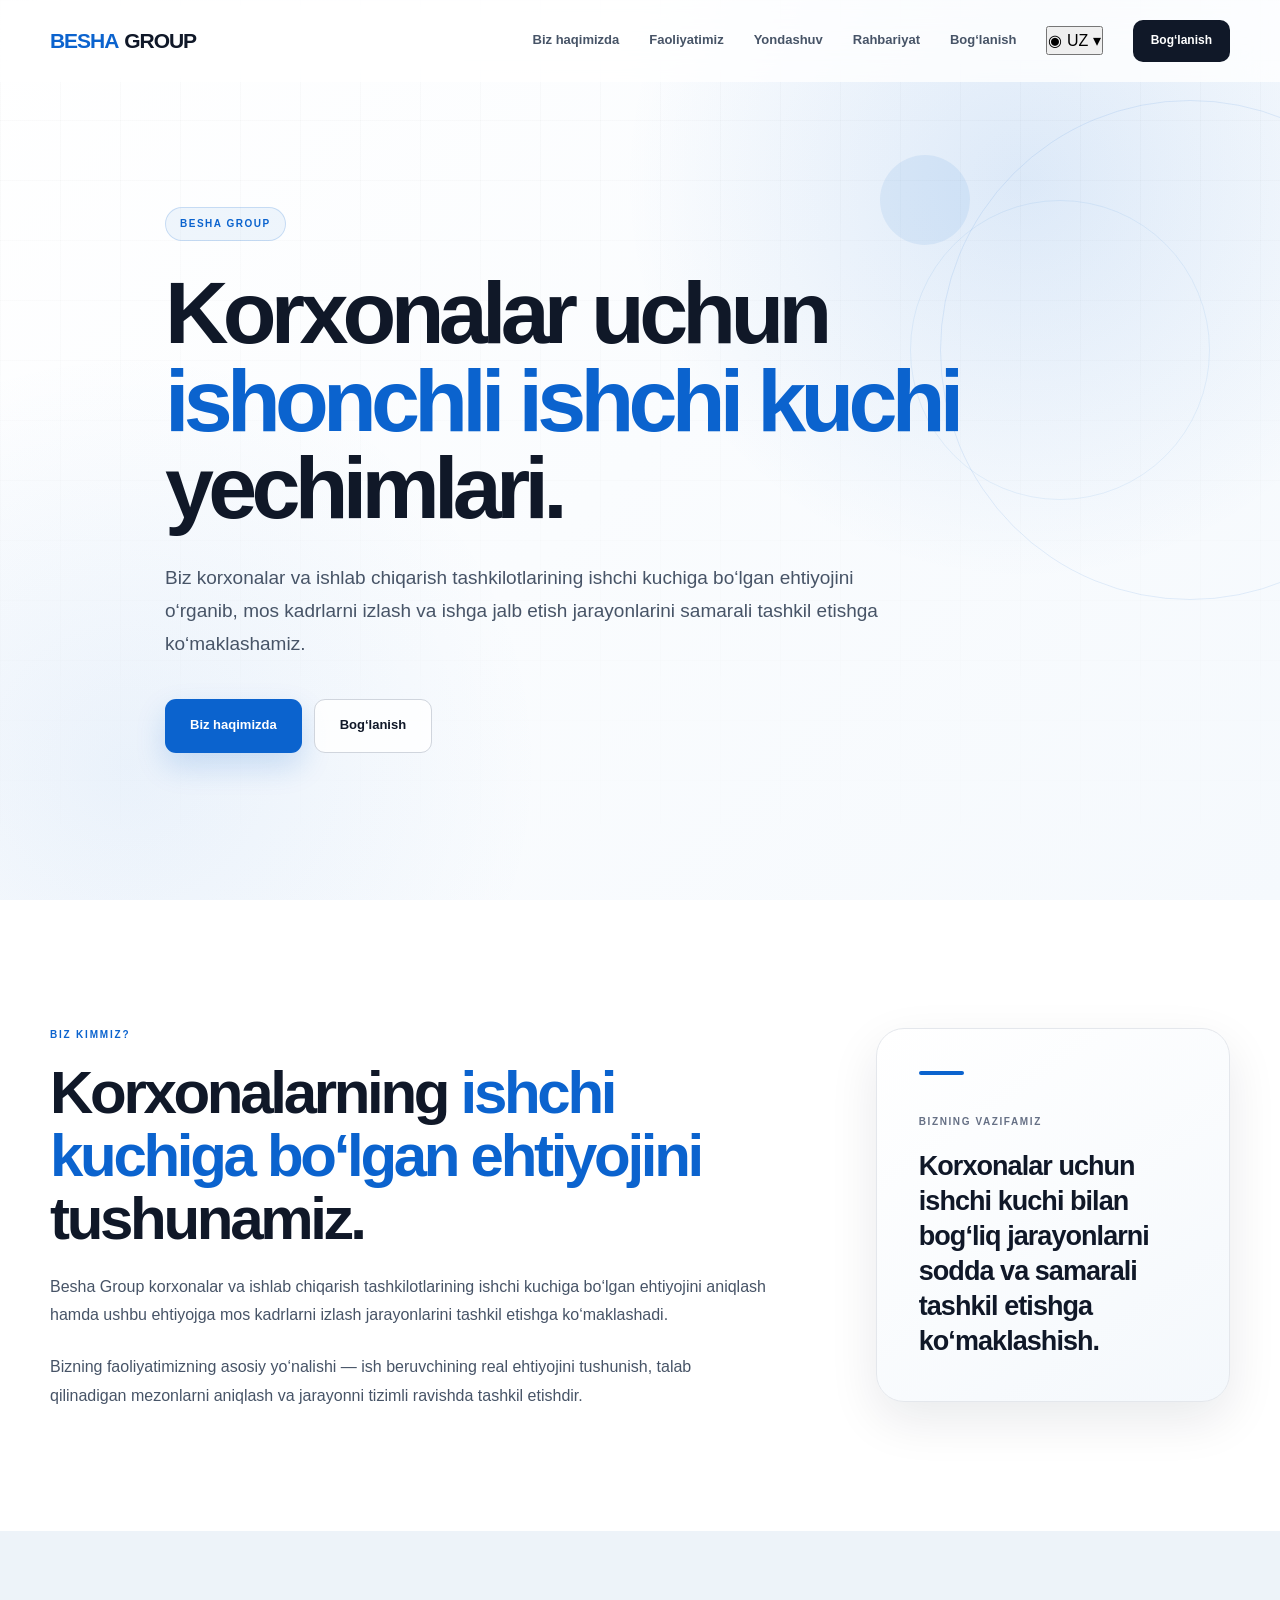
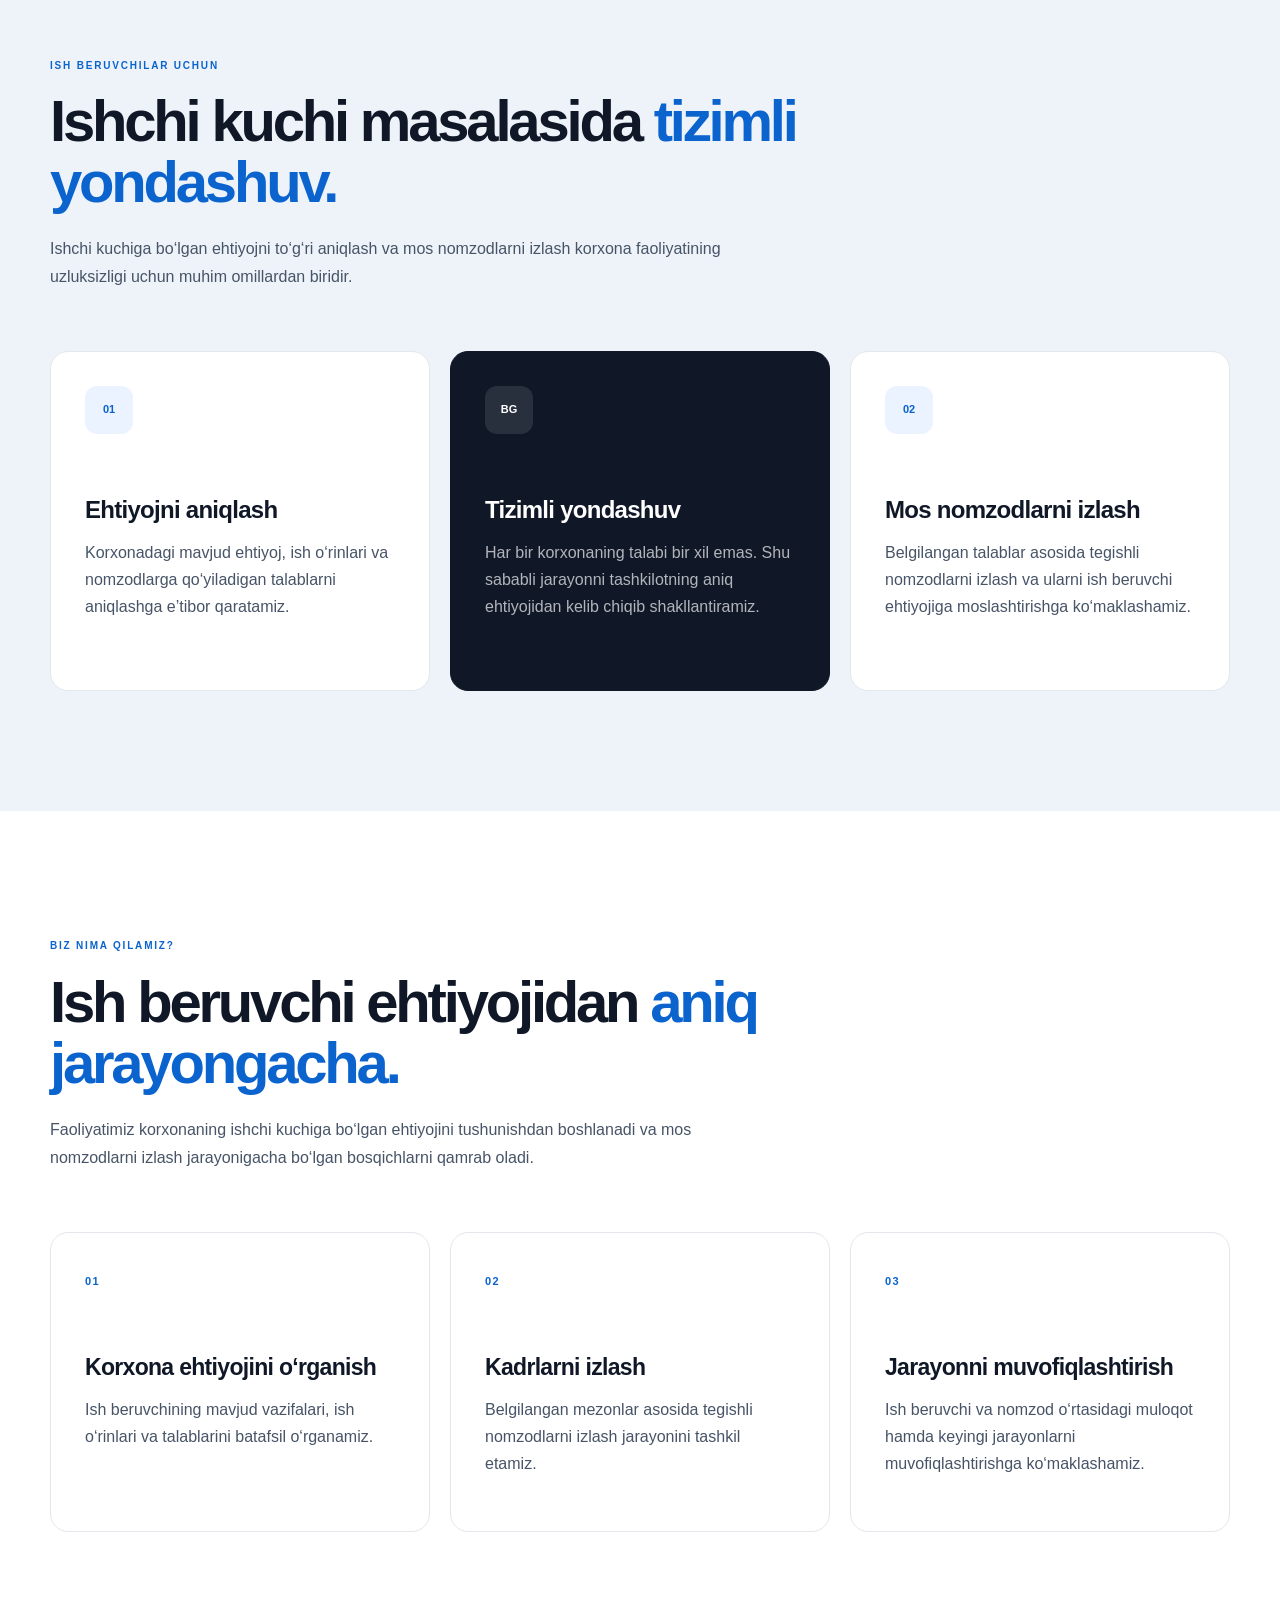
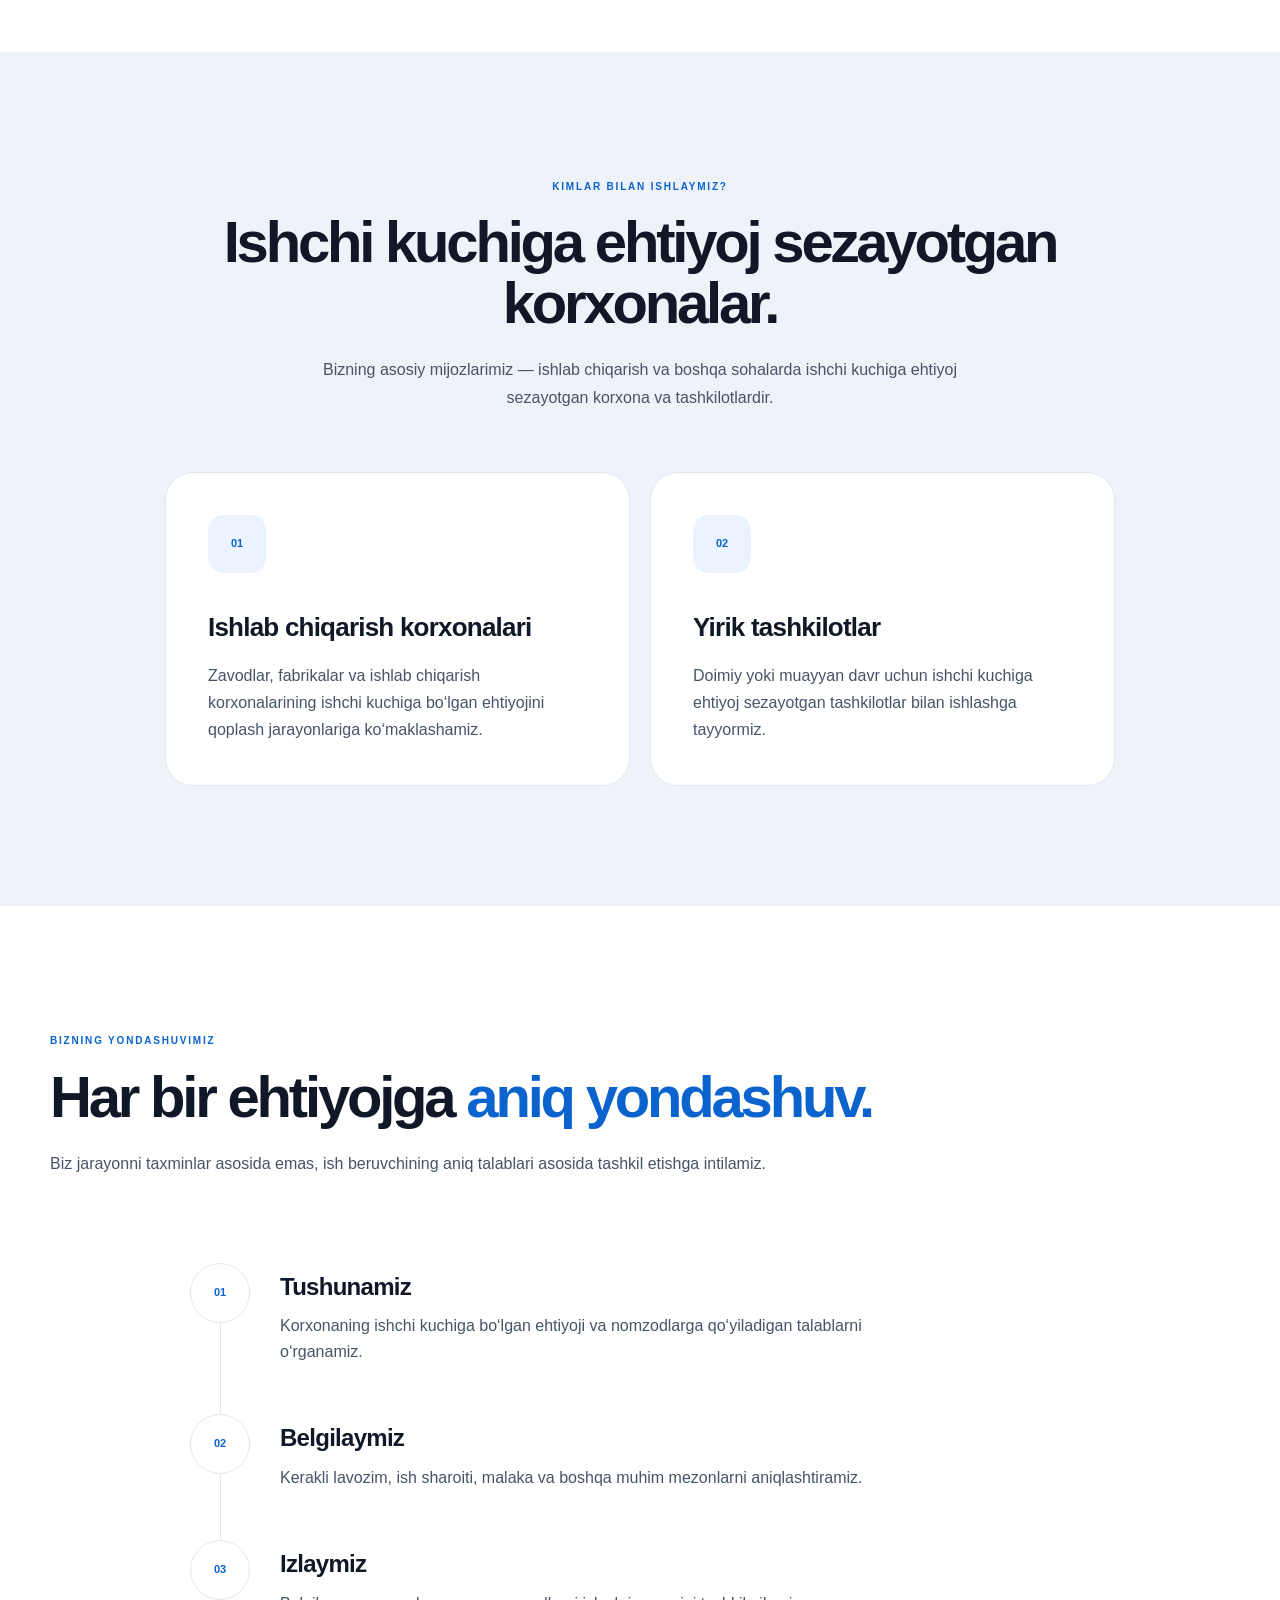
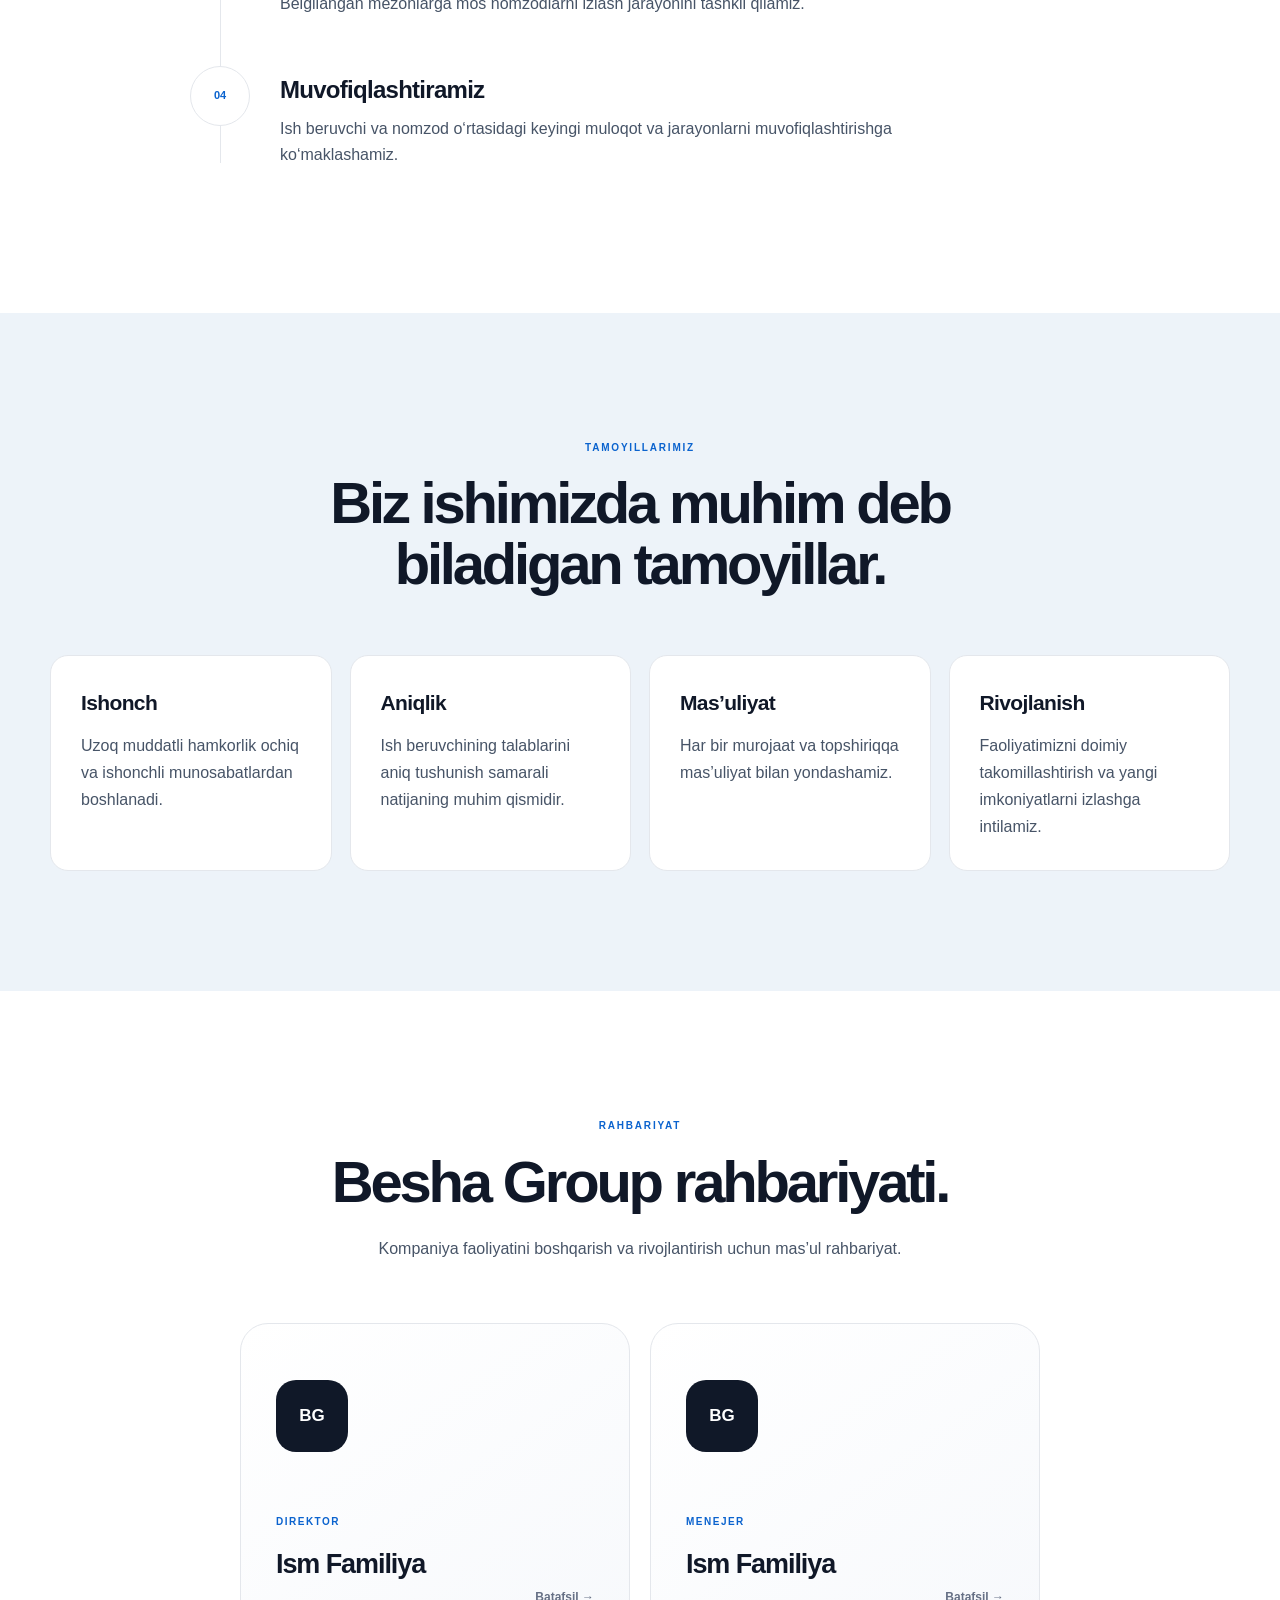
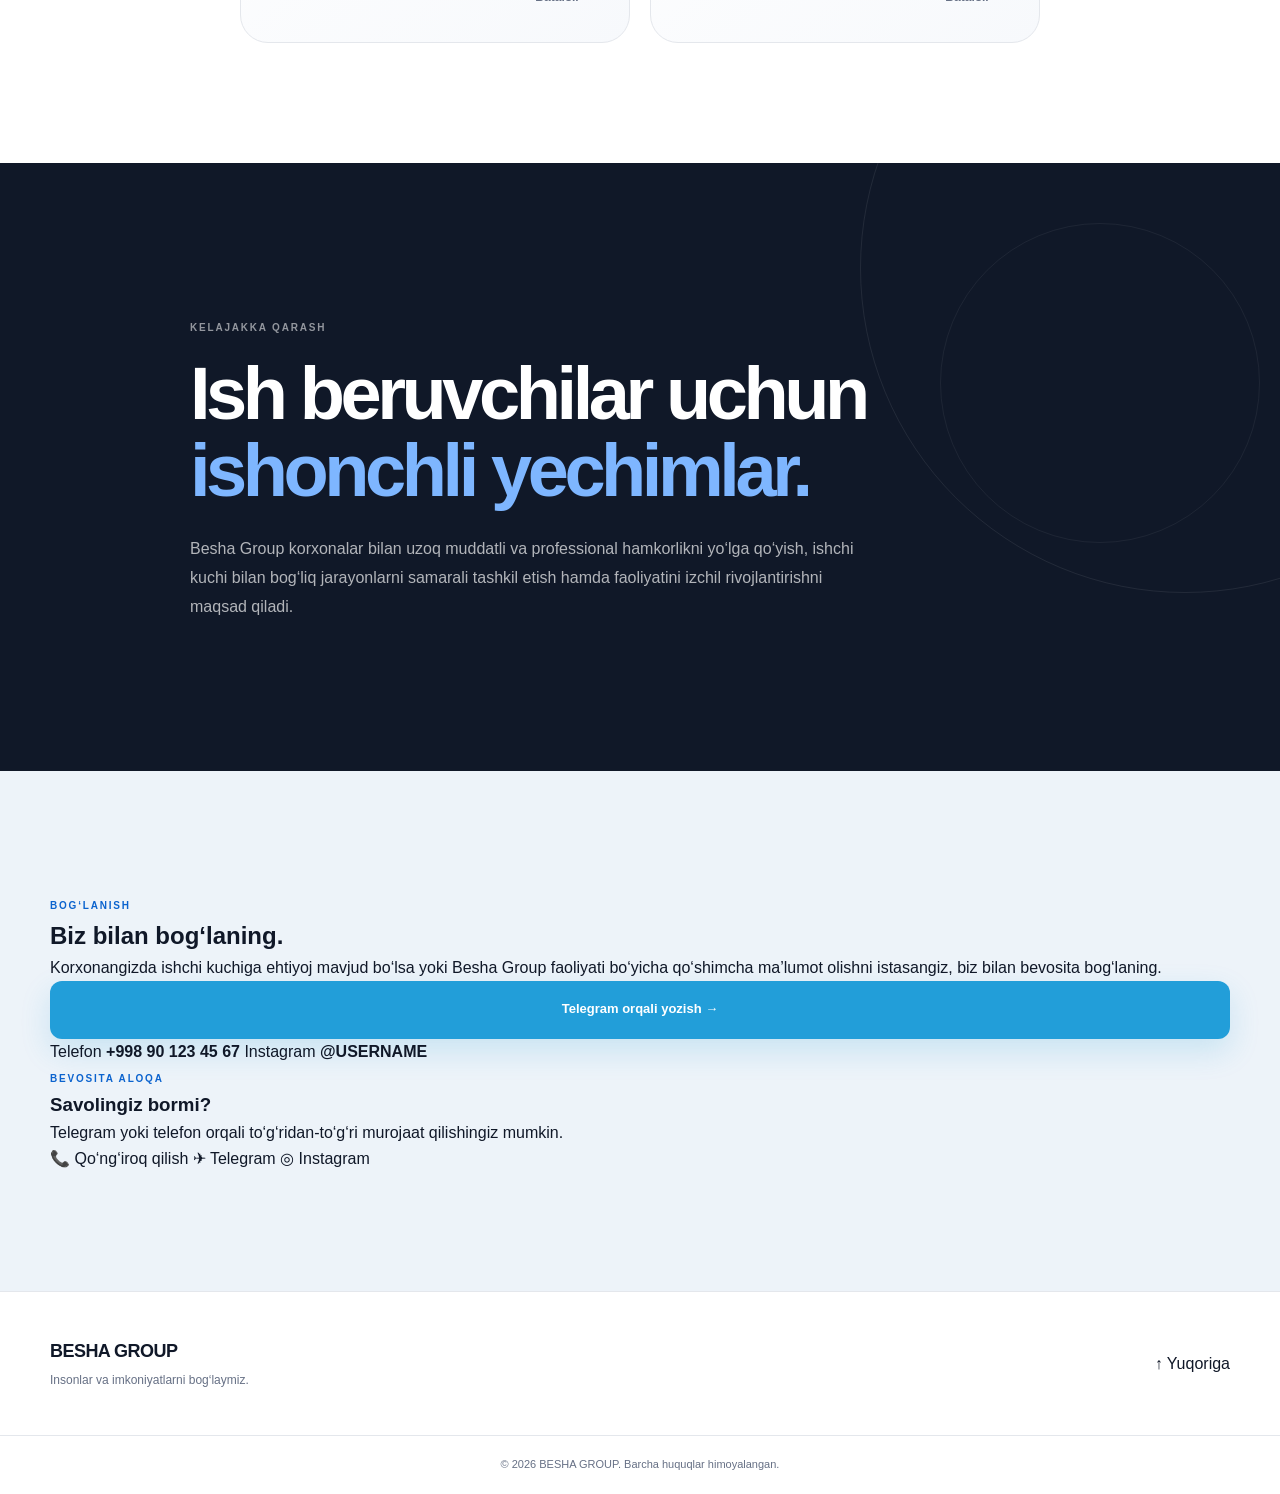
==== index.html @ d8822288 "Update index.html" ====
<!DOCTYPE html>
<html lang="uz">

<head>

    <meta charset="UTF-8">

    <meta name="viewport"
          content="width=device-width, initial-scale=1.0">

    <title>Besha Group — Insonlar va imkoniyatlarni bog‘laymiz</title>

    <meta name="description"
          content="Besha Group — korxonalar va ishlab chiqarish tashkilotlari uchun ishchi kuchi bilan ta’minlash va kadrlar bilan bog‘liq jarayonlarni samarali tashkil etishga ko‘maklashuvchi kompaniya.">

    <meta name="keywords"
          content="Besha Group, ishchi kuchi, kadrlar, korxonalar, zavodlar, ishlab chiqarish, Uzbekistan">

    <meta name="author"
          content="Besha Group">


    <!-- Open Graph -->

    <meta property="og:title"
          content="Besha Group — Insonlar va imkoniyatlarni bog‘laymiz">

    <meta property="og:description"
          content="Korxonalar uchun ishchi kuchi va kadrlar bilan bog‘liq jarayonlarni samarali tashkil etishga ko‘maklashamiz.">

    <meta property="og:type"
          content="website">


    <!-- CSS -->

    <link rel="stylesheet"
          href="style.css">


</head>


<body>


<!-- =========================================================
     INTRO
========================================================= -->

<div class="intro"
     id="intro">

    <div class="intro-content">

        <div class="intro-logo">

            <span>BESHA</span>

            <strong>GROUP</strong>

        </div>

        <p>
            INSONLAR VA IMKONIYATLARNI BOG‘LAYMIZ
        </p>

    </div>

</div>



<!-- =========================================================
     HEADER
========================================================= -->

<header class="header">

    <div class="container nav">


        <!-- LOGO -->

        <a href="#home"
           class="logo"
           aria-label="Besha Group">

            <span>BESHA</span>

            GROUP

        </a>



        <!-- NAVIGATION -->

        <nav class="menu"
             id="menu"
             aria-label="Asosiy menyu">

            <a href="#about"
               data-lang="nav.about">

                Biz haqimizda

            </a>

            <a href="#services"
               data-lang="nav.services">

                Faoliyatimiz

            </a>

            <a href="#approach"
               data-lang="nav.approach">

                Yondashuv

            </a>

            <a href="#team"
               data-lang="nav.team">

                Rahbariyat

            </a>

            <a href="#contact"
               data-lang="nav.contact">

                Bog‘lanish

            </a>

        </nav>



        <!-- LANGUAGE -->

        <div class="language-selector">

            <button
                type="button"
                class="language-btn"
                aria-label="Tilni tanlash">

                ◉

                <span data-current-language>
                    UZ
                </span>

                <span>
                    ▾
                </span>

            </button>


            <div class="language-dropdown">

                <button
                    type="button"
                    data-language="uz">

                    O‘zbekcha

                    <strong>
                        UZ
                    </strong>

                </button>


                <button
                    type="button"
                    data-language="en">

                    English

                    <strong>
                        EN
                    </strong>

                </button>


                <button
                    type="button"
                    data-language="ru">

                    Русский

                    <strong>
                        RU
                    </strong>

                </button>

            </div>

        </div>



        <!-- HEADER CONTACT -->

        <a href="#contact"
           class="nav-btn"
           data-lang="button.contact">

            Bog‘lanish

        </a>



        <!-- MOBILE MENU -->

        <button
            type="button"
            class="menu-btn"
            onclick="toggleMenu()"
            aria-label="Menyuni ochish">

            ☰

        </button>


    </div>

</header>



<main>


<!-- =========================================================
     HERO
========================================================= -->

<section class="hero"
         id="home">


    <div class="hero-shape shape-1"></div>

    <div class="hero-shape shape-2"></div>

    <div class="hero-shape shape-3"></div>


    <div class="container hero-content">


        <div class="hero-tag">

            BESHA GROUP

        </div>


        <h1>

            Korxonalar uchun

            <span>
                ishonchli ishchi kuchi
            </span>

            yechimlari.

        </h1>


        <p>

            Biz korxonalar va ishlab chiqarish tashkilotlarining
            ishchi kuchiga bo‘lgan ehtiyojini o‘rganib,
            mos kadrlarni izlash va ishga jalb etish jarayonlarini
            samarali tashkil etishga ko‘maklashamiz.

        </p>


        <div class="hero-actions">


            <a href="#about"
               class="primary-btn">

                Biz haqimizda

            </a>


            <a href="#contact"
               class="secondary-btn">

                Bog‘lanish

            </a>


        </div>


    </div>

</section>



<!-- =========================================================
     ABOUT
========================================================= -->

<section class="section about"
         id="about">


    <div class="container about-grid">


        <div class="reveal">


            <span class="section-label">

                BIZ KIMMIZ?

            </span>


            <h2>

                Korxonalarning

                <span>
                    ishchi kuchiga bo‘lgan
                    ehtiyojini
                </span>

                tushunamiz.

            </h2>


            <p>

                Besha Group korxonalar va ishlab chiqarish
                tashkilotlarining ishchi kuchiga bo‘lgan
                ehtiyojini aniqlash hamda ushbu ehtiyojga
                mos kadrlarni izlash jarayonlarini tashkil
                etishga ko‘maklashadi.

            </p>


            <p>

                Bizning faoliyatimizning asosiy yo‘nalishi —
                ish beruvchining real ehtiyojini tushunish,
                talab qilinadigan mezonlarni aniqlash va
                jarayonni tizimli ravishda tashkil etishdir.

            </p>


        </div>



        <div class="about-highlight reveal">


            <div class="highlight-line"></div>


            <span>
                BIZNING VAZIFAMIZ
            </span>


            <h3>

                Korxonalar uchun
                ishchi kuchi bilan
                bog‘liq jarayonlarni
                sodda va samarali
                tashkil etishga
                ko‘maklashish.

            </h3>


        </div>


    </div>

</section>



<!-- =========================================================
     WHY BESHA
========================================================= -->

<section class="section problem-section">


    <div class="container">


        <div class="section-heading reveal">


            <span class="section-label">

                ISH BERUVCHILAR UCHUN

            </span>


            <h2>

                Ishchi kuchi masalasida

                <span>
                    tizimli yondashuv.
                </span>

            </h2>


            <p>

                Ishchi kuchiga bo‘lgan ehtiyojni to‘g‘ri
                aniqlash va mos nomzodlarni izlash korxona
                faoliyatining uzluksizligi uchun muhim
                omillardan biridir.

            </p>


        </div>



        <div class="problem-grid">


            <div class="problem-card reveal">


                <div class="card-number">
                    01
                </div>


                <h3>

                    Ehtiyojni aniqlash

                </h3>


                <p>

                    Korxonadagi mavjud ehtiyoj,
                    ish o‘rinlari va nomzodlarga
                    qo‘yiladigan talablarni
                    aniqlashga e’tibor qaratamiz.

                </p>


            </div>



            <div class="solution-card reveal">


                <div class="card-number">
                    BG
                </div>


                <h3>

                    Tizimli yondashuv

                </h3>


                <p>

                    Har bir korxonaning talabi
                    bir xil emas. Shu sababli
                    jarayonni tashkilotning
                    aniq ehtiyojidan kelib
                    chiqib shakllantiramiz.

                </p>


            </div>



            <div class="problem-card reveal">


                <div class="card-number">
                    02
                </div>


                <h3>

                    Mos nomzodlarni izlash

                </h3>


                <p>

                    Belgilangan talablar asosida
                    tegishli nomzodlarni izlash
                    va ularni ish beruvchi
                    ehtiyojiga moslashtirishga
                    ko‘maklashamiz.

                </p>


            </div>


        </div>


    </div>

</section>



<!-- =========================================================
     SERVICES
========================================================= -->

<section class="section services"
         id="services">


    <div class="container">


        <div class="section-heading reveal">


            <span class="section-label">

                BIZ NIMA QILAMIZ?

            </span>


            <h2>

                Ish beruvchi ehtiyojidan

                <span>
                    aniq jarayongacha.
                </span>

            </h2>


            <p>

                Faoliyatimiz korxonaning ishchi kuchiga
                bo‘lgan ehtiyojini tushunishdan boshlanadi
                va mos nomzodlarni izlash jarayonigacha
                bo‘lgan bosqichlarni qamrab oladi.

            </p>


        </div>



        <div class="service-grid">


            <article class="service-card reveal">


                <span>
                    01
                </span>


                <h3>

                    Korxona ehtiyojini o‘rganish

                </h3>


                <p>

                    Ish beruvchining mavjud vazifalari,
                    ish o‘rinlari va talablarini
                    batafsil o‘rganamiz.

                </p>


            </article>



            <article class="service-card reveal">


                <span>
                    02
                </span>


                <h3>

                    Kadrlarni izlash

                </h3>


                <p>

                    Belgilangan mezonlar asosida
                    tegishli nomzodlarni izlash
                    jarayonini tashkil etamiz.

                </p>


            </article>



            <article class="service-card reveal">


                <span>
                    03
                </span>


                <h3>

                    Jarayonni muvofiqlashtirish

                </h3>


                <p>

                    Ish beruvchi va nomzod o‘rtasidagi
                    muloqot hamda keyingi jarayonlarni
                    muvofiqlashtirishga ko‘maklashamiz.

                </p>


            </article>


        </div>


    </div>

</section>



<!-- =========================================================
     FOR WHOM
========================================================= -->

<section class="section audience">


    <div class="container">


        <div class="section-heading center reveal">


            <span class="section-label">

                KIMLAR BILAN ISHLAYMIZ?

            </span>


            <h2>

                Ishchi kuchiga ehtiyoj
                sezayotgan korxonalar.

            </h2>


            <p>

                Bizning asosiy mijozlarimiz —
                ishlab chiqarish va boshqa sohalarda
                ishchi kuchiga ehtiyoj sezayotgan
                korxona va tashkilotlardir.

            </p>


        </div>



        <div class="audience-grid">


            <div class="audience-card reveal">


                <div class="audience-icon">
                    01
                </div>


                <h3>

                    Ishlab chiqarish korxonalari

                </h3>


                <p>

                    Zavodlar, fabrikalar va ishlab chiqarish
                    korxonalarining ishchi kuchiga bo‘lgan
                    ehtiyojini qoplash jarayonlariga
                    ko‘maklashamiz.

                </p>


            </div>



            <div class="audience-card reveal">


                <div class="audience-icon">
                    02
                </div>


                <h3>

                    Yirik tashkilotlar

                </h3>


                <p>

                    Doimiy yoki muayyan davr uchun
                    ishchi kuchiga ehtiyoj sezayotgan
                    tashkilotlar bilan ishlashga tayyormiz.

                </p>


            </div>


        </div>


    </div>

</section>



<!-- =========================================================
     APPROACH
========================================================= -->

<section class="section approach"
         id="approach">


    <div class="container">


        <div class="section-heading reveal">


            <span class="section-label">

                BIZNING YONDASHUVIMIZ

            </span>


            <h2>

                Har bir ehtiyojga

                <span>
                    aniq yondashuv.
                </span>

            </h2>


            <p>

                Biz jarayonni taxminlar asosida emas,
                ish beruvchining aniq talablari asosida
                tashkil etishga intilamiz.

            </p>


        </div>



        <div class="process">


            <div class="process-item reveal">


                <span>
                    01
                </span>


                <div>

                    <h3>
                        Tushunamiz
                    </h3>


                    <p>

                        Korxonaning ishchi kuchiga bo‘lgan
                        ehtiyoji va nomzodlarga qo‘yiladigan
                        talablarni o‘rganamiz.

                    </p>

                </div>


            </div>



            <div class="process-item reveal">


                <span>
                    02
                </span>


                <div>

                    <h3>
                        Belgilaymiz
                    </h3>


                    <p>

                        Kerakli lavozim, ish sharoiti,
                        malaka va boshqa muhim mezonlarni
                        aniqlashtiramiz.

                    </p>

                </div>


            </div>



            <div class="process-item reveal">


                <span>
                    03
                </span>


                <div>

                    <h3>
                        Izlaymiz
                    </h3>


                    <p>

                        Belgilangan mezonlarga mos
                        nomzodlarni izlash jarayonini
                        tashkil qilamiz.

                    </p>

                </div>


            </div>



            <div class="process-item reveal">


                <span>
                    04
                </span>


                <div>

                    <h3>
                        Muvofiqlashtiramiz
                    </h3>


                    <p>

                        Ish beruvchi va nomzod o‘rtasidagi
                        keyingi muloqot va jarayonlarni
                        muvofiqlashtirishga ko‘maklashamiz.

                    </p>

                </div>


            </div>


        </div>


    </div>

</section>



<!-- =========================================================
     VALUES
========================================================= -->

<section class="section values">


    <div class="container">


        <div class="section-heading center reveal">


            <span class="section-label">

                TAMOYILLARIMIZ

            </span>


            <h2>

                Biz ishimizda
                muhim deb biladigan
                tamoyillar.

            </h2>


        </div>



        <div class="values-grid">


            <div class="value reveal">


                <h3>
                    Ishonch
                </h3>


                <p>

                    Uzoq muddatli hamkorlik ochiq
                    va ishonchli munosabatlardan
                    boshlanadi.

                </p>


            </div>



            <div class="value reveal">


                <h3>
                    Aniqlik
                </h3>


                <p>

                    Ish beruvchining talablarini
                    aniq tushunish samarali
                    natijaning muhim qismidir.

                </p>


            </div>



            <div class="value reveal">


                <h3>
                    Mas’uliyat
                </h3>


                <p>

                    Har bir murojaat va topshiriqqa
                    mas’uliyat bilan yondashamiz.

                </p>


            </div>



            <div class="value reveal">


                <h3>
                    Rivojlanish
                </h3>


                <p>

                    Faoliyatimizni doimiy takomillashtirish
                    va yangi imkoniyatlarni izlashga
                    intilamiz.

                </p>


            </div>


        </div>


    </div>

</section>



<!-- =========================================================
     MANAGEMENT
========================================================= -->

<section class="section team"
         id="team">


    <div class="container">


        <div class="section-heading center reveal">


            <span class="section-label">

                RAHBARIYAT

            </span>


            <h2>

                Besha Group
                rahbariyati.

            </h2>


            <p>

                Kompaniya faoliyatini boshqarish va
                rivojlantirish uchun mas’ul rahbariyat.

            </p>


        </div>



        <div class="team-grid">


            <button
                type="button"
                class="person-card reveal"
                onclick="openPerson('director')">


                <div class="person-icon">

                    BG

                </div>


                <span class="person-role">

                    DIREKTOR

                </span>


                <h3>

                    Ism Familiya

                </h3>


                <span class="person-more">

                    Batafsil →

                </span>


            </button>



            <button
                type="button"
                class="person-card reveal"
                onclick="openPerson('manager')">


                <div class="person-icon">

                    BG

                </div>


                <span class="person-role">

                    MENEJER

                </span>


                <h3>

                    Ism Familiya

                </h3>


                <span class="person-more">

                    Batafsil →

                </span>


            </button>


        </div>


    </div>

</section>



<!-- =========================================================
     FUTURE
========================================================= -->

<section class="future">


    <div class="container future-content reveal">


        <span>

            KELAJAKKA QARASH

        </span>


        <h2>

            Ish beruvchilar uchun

            <br>

            <strong>
                ishonchli yechimlar.
            </strong>

        </h2>


        <p>

            Besha Group korxonalar bilan uzoq muddatli
            va professional hamkorlikni yo‘lga qo‘yish,
            ishchi kuchi bilan bog‘liq jarayonlarni
            samarali tashkil etish hamda faoliyatini
            izchil rivojlantirishni maqsad qiladi.

        </p>


    </div>

</section>



<!-- =========================================================
     CONTACT
========================================================= -->

<section class="section contact"
         id="contact">


    <div class="container">


        <div class="contact-box reveal">


            <div>


                <span class="section-label">

                    BOG‘LANISH

                </span>


                <h2>

                    Biz bilan
                    bog‘laning.

                </h2>


                <p>

                    Korxonangizda ishchi kuchiga ehtiyoj
                    mavjud bo‘lsa yoki Besha Group faoliyati
                    bo‘yicha qo‘shimcha ma’lumot olishni
                    istasangiz, biz bilan bevosita bog‘laning.

                </p>


            </div>



            <div class="contact-actions">


                <!-- TELEGRAM -->

                <a
                    href="https://t.me/USERNAME"
                    target="_blank"
                    rel="noopener noreferrer"
                    class="telegram-btn">


                    Telegram orqali yozish →

                </a>


                <!-- PHONE -->

                <a
                    href="tel:+998901234567"
                    class="contact-phone">


                    <span>
                        Telefon
                    </span>


                    <strong>
                        +998 90 123 45 67
                    </strong>


                </a>


                <!-- INSTAGRAM -->

                <a
                    href="https://instagram.com/USERNAME"
                    target="_blank"
                    rel="noopener noreferrer"
                    class="contact-instagram">


                    <span>
                        Instagram
                    </span>


                    <strong>
                        @USERNAME
                    </strong>


                </a>


            </div>


        </div>



        <!-- DIRECT CONTACT -->

        <div class="contact-direct reveal">


            <div>


                <span class="section-label">

                    BEVOSITA ALOQA

                </span>


                <h3>

                    Savolingiz bormi?

                </h3>


                <p>

                    Telegram yoki telefon orqali
                    to‘g‘ridan-to‘g‘ri murojaat qilishingiz
                    mumkin.

                </p>


            </div>



            <div class="direct-links">


                <a
                    href="tel:+998901234567">


                    📞

                    <span>

                        Qo‘ng‘iroq qilish

                    </span>


                </a>



                <a
                    href="https://t.me/USERNAME"
                    target="_blank"
                    rel="noopener noreferrer">


                    ✈

                    <span>

                        Telegram

                    </span>


                </a>



                <a
                    href="https://instagram.com/USERNAME"
                    target="_blank"
                    rel="noopener noreferrer">


                    ◎

                    <span>

                        Instagram

                    </span>


                </a>


            </div>


        </div>


    </div>

</section>



</main>



<!-- =========================================================
     PERSON MODAL
========================================================= -->

<div
    class="person-modal"
    id="personModal"
    aria-hidden="true">


    <div class="person-modal-box">


        <button
            type="button"
            class="person-close"
            onclick="closePerson()"
            aria-label="Yopish">

            ×

        </button>



        <div class="person-modal-content">


            <span
                class="modal-role"
                id="personModalRole">

                DIREKTOR

            </span>


            <h2
                id="personModalName">

                Ism Familiya

            </h2>


            <div class="person-line"></div>


            <p
                id="personModalText">

                Bu yerda rahbariyat a’zosi haqida
                batafsil ma’lumot beriladi.

            </p>


            <div class="person-details">


                <div>


                    <span>
                        Lavozimi
                    </span>


                    <strong
                        id="personModalPosition">

                        Direktor

                    </strong>


                </div>


            </div>


        </div>


    </div>

</div>



<!-- =========================================================
     FOOTER
========================================================= -->

<footer>


    <div class="container footer">


        <div>


            <h3>
                BESHA GROUP
            </h3>


            <p>
                Insonlar va imkoniyatlarni bog‘laymiz.
            </p>


        </div>


        <a href="#home">

            ↑ Yuqoriga

        </a>


    </div>



    <div class="copyright">

        © 2026 BESHA GROUP.
        Barcha huquqlar himoyalangan.

    </div>


</footer>



<!-- =========================================================
     JAVASCRIPT
========================================================= -->

<script src="script.js"></script>


</body>

</html>
---- style.css ----
/* ============================================================
   BESHA GROUP
   CORPORATE WEBSITE
   STYLE.CSS
   Version 2.0
============================================================ */


/* ============================================================
   ROOT
============================================================ */

:root {

    --bg: #f5f8fc;
    --white: #ffffff;
    --soft: #edf3f9;

    --text: #101828;
    --text-soft: #475467;
    --muted: #667085;

    --primary: #0b63ce;
    --primary-dark: #084b9b;
    --primary-light: #eaf3ff;

    --telegram: #229ed9;
    --instagram: #d62976;

    --border: #e4e7ec;
    --border-dark: #d0d5dd;

    --success: #067647;
    --danger: #b42318;

    --shadow-sm:
        0 5px 20px rgba(16, 24, 40, 0.06);

    --shadow:
        0 18px 50px rgba(16, 24, 40, 0.09);

    --shadow-lg:
        0 30px 90px rgba(16, 24, 40, 0.16);

    --radius-sm: 10px;
    --radius: 18px;
    --radius-lg: 28px;

    --container: 1180px;

    --header-height: 82px;

    --transition:
        .3s cubic-bezier(.4, 0, .2, 1);

}


/* ============================================================
   RESET
============================================================ */

*,
*::before,
*::after {

    box-sizing: border-box;

    margin: 0;
    padding: 0;

}


html {

    scroll-behavior: smooth;

    scroll-padding-top: 100px;

}


body {

    font-family:
        Inter,
        -apple-system,
        BlinkMacSystemFont,
        "Segoe UI",
        Roboto,
        Helvetica,
        Arial,
        sans-serif;

    background:
        var(--bg);

    color:
        var(--text);

    line-height:
        1.6;

    overflow-x:
        hidden;

    -webkit-font-smoothing:
        antialiased;

}


body.modal-open {

    overflow:
        hidden;

}


a {

    color:
        inherit;

    text-decoration:
        none;

}


button,
input,
textarea,
select {

    font:
        inherit;

}


button {

    cursor:
        pointer;

}


img {

    max-width:
        100%;

    display:
        block;

}


::selection {

    background:
        rgba(11, 99, 206, .18);

    color:
        var(--text);

}


/* ============================================================
   CONTAINER
============================================================ */

.container {

    width:
        min(
            calc(100% - 48px),
            var(--container)
        );

    margin:
        0 auto;

}


/* ============================================================
   INTRO
============================================================ */

.intro {

    position:
        fixed;

    inset:
        0;

    z-index:
        9999;

    display:
        flex;

    align-items:
        center;

    justify-content:
        center;

    background:

        radial-gradient(
            circle at 50% 45%,
            rgba(11, 99, 206, .12),
            transparent 35%
        ),

        #ffffff;

    transition:
        opacity .8s ease,
        visibility .8s ease;

}


.intro-hidden {

    opacity:
        0;

    visibility:
        hidden;

    pointer-events:
        none;

}


.intro-content {

    text-align:
        center;

    animation:
        introContent
        1s
        cubic-bezier(.16, 1, .3, 1)
        forwards;

}


.intro-logo {

    display:
        flex;

    align-items:
        center;

    justify-content:
        center;

    gap:
        8px;

    font-size:
        clamp(42px, 7vw, 82px);

    font-weight:
        800;

    letter-spacing:
        -.06em;

    line-height:
        1;

}


.intro-logo span {

    color:
        var(--text);

}


.intro-logo strong {

    color:
        var(--primary);

    font-weight:
        800;

}


.intro-content > p {

    margin-top:
        18px;

    color:
        var(--muted);

    font-size:
        11px;

    font-weight:
        800;

    letter-spacing:
        .2em;

}


@keyframes introContent {

    0% {

        opacity:
            0;

        transform:
            translateY(25px)
            scale(.96);

    }

    100% {

        opacity:
            1;

        transform:
            translateY(0)
            scale(1);

    }

}


/* ============================================================
   HEADER
============================================================ */

.header {

    position:
        fixed;

    top:
        0;

    left:
        0;

    right:
        0;

    z-index:
        1000;

    height:
        var(--header-height);

    background:
        rgba(255, 255, 255, .78);

    backdrop-filter:
        blur(20px);

    -webkit-backdrop-filter:
        blur(20px);

    border-bottom:
        1px solid transparent;

    transition:
        background var(--transition),
        border-color var(--transition),
        box-shadow var(--transition);

}


.header.scrolled {

    background:
        rgba(255, 255, 255, .96);

    border-color:
        var(--border);

    box-shadow:
        0 8px 35px rgba(16, 24, 40, .06);

}


.nav {

    height:
        100%;

    display:
        flex;

    align-items:
        center;

    gap:
        30px;

}


.logo {

    display:
        inline-flex;

    align-items:
        center;

    gap:
        6px;

    flex-shrink:
        0;

    color:
        var(--text);

    font-size:
        21px;

    font-weight:
        800;

    letter-spacing:
        -.05em;

}


.logo span {

    color:
        var(--primary);

}


.logo strong {

    font-weight:
        800;

}


/* ============================================================
   NAVIGATION
============================================================ */

.menu {

    display:
        flex;

    align-items:
        center;

    gap:
        30px;

    margin-left:
        auto;

}


.menu a {

    position:
        relative;

    color:
        var(--text-soft);

    font-size:
        13px;

    font-weight:
        650;

    transition:
        color var(--transition);

}


.menu a::after {

    content:
        "";

    position:
        absolute;

    left:
        0;

    bottom:
        -9px;

    width:
        0;

    height:
        2px;

    border-radius:
        5px;

    background:
        var(--primary);

    transition:
        width var(--transition);

}


.menu a:hover,
.menu a.active {

    color:
        var(--primary);

}


.menu a:hover::after,
.menu a.active::after {

    width:
        100%;

}


/* ============================================================
   NAV RIGHT
============================================================ */

.nav-right {

    display:
        flex;

    align-items:
        center;

    gap:
        12px;

}


/* ============================================================
   LANGUAGE SELECTOR
============================================================ */

.language-selector {

    position:
        relative;

}


.language-button {

    display:
        flex;

    align-items:
        center;

    justify-content:
        center;

    gap:
        7px;

    min-width:
        62px;

    height:
        42px;

    padding:
        0 12px;

    border:
        1px solid var(--border);

    border-radius:
        10px;

    background:
        rgba(255,255,255,.9);

    color:
        var(--text);

    font-size:
        12px;

    font-weight:
        800;

    transition:
        border-color var(--transition),
        background var(--transition),
        box-shadow var(--transition);

}


.language-button:hover {

    border-color:
        rgba(11,99,206,.3);

    background:
        var(--primary-light);

}


.language-arrow {

    font-size:
        12px;

    transition:
        transform var(--transition);

}


.language-selector.open
.language-arrow {

    transform:
        rotate(180deg);

}


.language-dropdown {

    position:
        absolute;

    top:
        calc(100% + 10px);

    right:
        0;

    width:
        190px;

    padding:
        7px;

    border:
        1px solid var(--border);

    border-radius:
        14px;

    background:
        rgba(255,255,255,.98);

    box-shadow:
        var(--shadow);

    opacity:
        0;

    visibility:
        hidden;

    pointer-events:
        none;

    transform:
        translateY(-8px);

    transition:
        opacity var(--transition),
        visibility var(--transition),
        transform var(--transition);

}


.language-selector.open
.language-dropdown {

    opacity:
        1;

    visibility:
        visible;

    pointer-events:
        auto;

    transform:
        translateY(0);

}


.language-dropdown button {

    width:
        100%;

    display:
        flex;

    align-items:
        center;

    justify-content:
        space-between;

    padding:
        11px 12px;

    border:
        0;

    border-radius:
        9px;

    background:
        transparent;

    color:
        var(--text-soft);

    text-align:
        left;

    font-size:
        13px;

    transition:
        background var(--transition),
        color var(--transition);

}


.language-dropdown button:hover {

    background:
        var(--primary-light);

    color:
        var(--primary);

}


.language-dropdown button strong {

    color:
        var(--muted);

    font-size:
        11px;

}


.language-dropdown button.active {

    background:
        var(--primary-light);

    color:
        var(--primary);

}


/* ============================================================
   HEADER BUTTON
============================================================ */

.nav-btn {

    min-height:
        42px;

    display:
        inline-flex;

    align-items:
        center;

    justify-content:
        center;

    padding:
        0 18px;

    border-radius:
        10px;

    background:
        var(--text);

    color:
        #ffffff;

    font-size:
        12px;

    font-weight:
        800;

    transition:
        transform var(--transition),
        background var(--transition),
        box-shadow var(--transition);

}


.nav-btn:hover {

    transform:
        translateY(-2px);

    background:
        var(--primary);

    box-shadow:
        0 10px 25px rgba(11,99,206,.18);

}


/* ============================================================
   MOBILE MENU BUTTON
============================================================ */

.menu-btn {

    display:
        none;

    width:
        43px;

    height:
        43px;

    border:
        1px solid var(--border);

    border-radius:
        10px;

    background:
        #ffffff;

    align-items:
        center;

    justify-content:
        center;

    flex-direction:
        column;

    gap:
        5px;

}


.menu-btn span {

    width:
        19px;

    height:
        2px;

    border-radius:
        4px;

    background:
        var(--text);

    transition:
        transform var(--transition),
        opacity var(--transition);

}


.menu-btn.open span:nth-child(1) {

    transform:
        translateY(7px)
        rotate(45deg);

}


.menu-btn.open span:nth-child(2) {

    opacity:
        0;

}


.menu-btn.open span:nth-child(3) {

    transform:
        translateY(-7px)
        rotate(-45deg);

}


/* ============================================================
   HERO
============================================================ */

.hero {

    position:
        relative;

    min-height:
        min(900px, 100vh);

    display:
        flex;

    align-items:
        center;

    overflow:
        hidden;

    padding:
        170px 0 110px;

    background:

        radial-gradient(
            circle at 80% 20%,
            rgba(11,99,206,.12),
            transparent 32%
        ),

        radial-gradient(
            circle at 10% 85%,
            rgba(11,99,206,.07),
            transparent 30%
        ),

        linear-gradient(
            135deg,
            #ffffff 0%,
            #f5f9fd 100%
        );

}


.hero::before {

    content:
        "";

    position:
        absolute;

    inset:
        0;

    pointer-events:
        none;

    background-image:

        linear-gradient(
            rgba(16,24,40,.025) 1px,
            transparent 1px
        ),

        linear-gradient(
            90deg,
            rgba(16,24,40,.025) 1px,
            transparent 1px
        );

    background-size:
        60px 60px;

    mask-image:
        linear-gradient(
            to bottom,
            black,
            transparent
        );

}


.hero-content {

    position:
        relative;

    z-index:
        2;

    max-width:
        950px;

}


.hero-tag {

    display:
        inline-flex;

    align-items:
        center;

    min-height:
        34px;

    padding:
        0 14px;

    border:
        1px solid rgba(11,99,206,.18);

    border-radius:
        999px;

    background:
        rgba(11,99,206,.06);

    color:
        var(--primary);

    font-size:
        10px;

    font-weight:
        850;

    letter-spacing:
        .15em;

}


.hero h1 {

    max-width:
        920px;

    margin-top:
        28px;

    font-size:
        clamp(50px, 7vw, 88px);

    font-weight:
        800;

    line-height:
        .99;

    letter-spacing:
        -.065em;

}


.hero h1 span {

    color:
        var(--primary);

}


.hero p {

    max-width:
        750px;

    margin-top:
        30px;

    color:
        var(--text-soft);

    font-size:
        clamp(16px, 2vw, 19px);

    line-height:
        1.75;

}


.hero-actions {

    display:
        flex;

    align-items:
        center;

    flex-wrap:
        wrap;

    gap:
        12px;

    margin-top:
        38px;

}


.primary-btn,
.secondary-btn {

    min-height:
        54px;

    display:
        inline-flex;

    align-items:
        center;

    justify-content:
        center;

    padding:
        0 25px;

    border-radius:
        11px;

    font-size:
        13px;

    font-weight:
        800;

    transition:
        transform var(--transition),
        background var(--transition),
        border-color var(--transition),
        box-shadow var(--transition);

}


.primary-btn {

    background:
        var(--primary);

    color:
        #ffffff;

    box-shadow:
        0 13px 30px rgba(11,99,206,.18);

}


.primary-btn:hover {

    transform:
        translateY(-3px);

    background:
        var(--primary-dark);

    box-shadow:
        0 18px 38px rgba(11,99,206,.25);

}


.secondary-btn {

    border:
        1px solid var(--border-dark);

    background:
        rgba(255,255,255,.85);

    color:
        var(--text);

}


.secondary-btn:hover {

    transform:
        translateY(-3px);

    border-color:
        var(--primary);

    color:
        var(--primary);

}


.hero-contact-mini {

    display:
        flex;

    align-items:
        center;

    gap:
        10px;

    margin-top:
        28px;

    color:
        var(--muted);

    font-size:
        12px;

}


.hero-contact-mini a {

    color:
        var(--text);

    font-weight:
        800;

}


.hero-contact-mini a:hover {

    color:
        var(--primary);

}


/* ============================================================
   HERO SHAPES
============================================================ */

.hero-shape {

    position:
        absolute;

    border-radius:
        50%;

    pointer-events:
        none;

}


.shape-1 {

    width:
        500px;

    height:
        500px;

    right:
        -160px;

    top:
        100px;

    border:
        1px solid rgba(11,99,206,.10);

    animation:
        floatShape 9s ease-in-out infinite;

}


.shape-2 {

    width:
        300px;

    height:
        300px;

    right:
        70px;

    top:
        200px;

    border:
        1px solid rgba(11,99,206,.08);

    animation:
        floatShape 7s ease-in-out infinite reverse;

}


.shape-3 {

    width:
        90px;

    height:
        90px;

    right:
        310px;

    top:
        155px;

    background:
        rgba(11,99,206,.08);

    animation:
        floatShape 6s ease-in-out infinite;

}


@keyframes floatShape {

    0%,
    100% {

        transform:
            translateY(0)
            rotate(0);

    }

    50% {

        transform:
            translateY(-20px)
            rotate(5deg);

    }

}


/* ============================================================
   SECTION
============================================================ */

.section {

    position:
        relative;

    padding:
        120px 0;

}


.section-label {

    display:
        inline-block;

    color:
        var(--primary);

    font-size:
        10px;

    font-weight:
        850;

    letter-spacing:
        .18em;

}


.section-heading {

    max-width:
        850px;

    margin-bottom:
        60px;

}


.section-heading.center {

    margin-left:
        auto;

    margin-right:
        auto;

    text-align:
        center;

}


.section-heading h2 {

    margin-top:
        15px;

    font-size:
        clamp(35px, 5vw, 58px);

    font-weight:
        800;

    line-height:
        1.05;

    letter-spacing:
        -.055em;

}


.section-heading h2 span {

    color:
        var(--primary);

}


.section-heading p {

    max-width:
        720px;

    margin-top:
        22px;

    color:
        var(--text-soft);

    font-size:
        16px;

    line-height:
        1.75;

}


.section-heading.center p {

    margin-left:
        auto;

    margin-right:
        auto;

}


/* ============================================================
   ABOUT
============================================================ */

.about {

    background:
        #ffffff;

}


.about-grid {

    display:
        grid;

    grid-template-columns:
        minmax(0,1.35fr)
        minmax(300px,.65fr);

    gap:
        90px;

    align-items:
        center;

}


.about .reveal > h2 {

    max-width:
        760px;

    margin-top:
        15px;

    font-size:
        clamp(38px,5vw,60px);

    line-height:
        1.05;

    letter-spacing:
        -.055em;

}


.about .reveal > h2 span {

    color:
        var(--primary);

}


.about .reveal > p {

    max-width:
        720px;

    margin-top:
        23px;

    color:
        var(--text-soft);

    font-size:
        16px;

    line-height:
        1.8;

}


.about-highlight {

    padding:
        42px;

    border:
        1px solid var(--border);

    border-radius:
        var(--radius-lg);

    background:
        linear-gradient(
            145deg,
            #ffffff,
            #f4f8fc
        );

    box-shadow:
        var(--shadow);

}


.highlight-line {

    width:
        45px;

    height:
        4px;

    margin-bottom:
        32px;

    border-radius:
        4px;

    background:
        var(--primary);

}


.about-highlight > span {

    color:
        var(--muted);

    font-size:
        10px;

    font-weight:
        850;

    letter-spacing:
        .16em;

}


.about-highlight h3 {

    margin-top:
        16px;

    font-size:
        27px;

    line-height:
        1.3;

    letter-spacing:
        -.035em;

}


/* ============================================================
   PROBLEM / WHY
============================================================ */

.problem-section {

    background:
        var(--soft);

}


.problem-grid {

    display:
        grid;

    grid-template-columns:
        repeat(3,1fr);

    gap:
        20px;

}


.problem-card,
.solution-card {

    min-height:
        340px;

    padding:
        34px;

    border:
        1px solid var(--border);

    border-radius:
        var(--radius);

    background:
        #ffffff;

    transition:
        transform var(--transition),
        box-shadow var(--transition),
        border-color var(--transition);

}


.problem-card:hover,
.solution-card:hover {

    transform:
        translateY(-7px);

    box-shadow:
        var(--shadow);

}


.solution-card {

    background:
        var(--text);

    border-color:
        var(--text);

    color:
        #ffffff;

}


.card-number {

    width:
        48px;

    height:
        48px;

    display:
        flex;

    align-items:
        center;

    justify-content:
        center;

    margin-bottom:
        62px;

    border-radius:
        12px;

    background:
        var(--primary-light);

    color:
        var(--primary);

    font-size:
        11px;

    font-weight:
        850;

}


.solution-card .card-number {

    background:
        rgba(255,255,255,.1);

    color:
        #ffffff;

}


.problem-card h3,
.solution-card h3 {

    font-size:
        24px;

    line-height:
        1.2;

    letter-spacing:
        -.03em;

}


.problem-card p,
.solution-card p {

    margin-top:
        14px;

    color:
        var(--text-soft);

    line-height:
        1.7;

}


.solution-card p {

    color:
        rgba(255,255,255,.68);

}


/* ============================================================
   SERVICES
============================================================ */

.services {

    background:
        #ffffff;

}


.service-grid {

    display:
        grid;

    grid-template-columns:
        repeat(3,1fr);

    gap:
        20px;

}


.service-card {

    position:
        relative;

    min-height:
        300px;

    padding:
        34px;

    border:
        1px solid var(--border);

    border-radius:
        var(--radius);

    background:
        #ffffff;

    overflow:
        hidden;

    transition:
        transform var(--transition),
        box-shadow var(--transition),
        border-color var(--transition);

}


.service-card::before {

    content:
        "";

    position:
        absolute;

    top:
        0;

    left:
        0;

    width:
        100%;

    height:
        3px;

    background:
        var(--primary);

    transform:
        scaleX(0);

    transform-origin:
        left;

    transition:
        transform var(--transition);

}


.service-card:hover {

    transform:
        translateY(-7px);

    border-color:
        rgba(11,99,206,.2);

    box-shadow:
        var(--shadow);

}


.service-card:hover::before {

    transform:
        scaleX(1);

}


.service-card > span {

    color:
        var(--primary);

    font-size:
        11px;

    font-weight:
        850;

    letter-spacing:
        .12em;

}


.service-card h3 {

    margin-top:
        62px;

    font-size:
        23px;

    line-height:
        1.2;

    letter-spacing:
        -.03em;

}


.service-card p {

    margin-top:
        14px;

    color:
        var(--text-soft);

    line-height:
        1.7;

}


/* ============================================================
   AUDIENCE
============================================================ */

.audience {

    background:
        var(--soft);

}


.audience-grid {

    display:
        grid;

    grid-template-columns:
        repeat(2,1fr);

    gap:
        20px;

    max-width:
        950px;

    margin:
        0 auto;

}


.audience-card {

    padding:
        42px;

    border:
        1px solid var(--border);

    border-radius:
        var(--radius-lg);

    background:
        #ffffff;

    transition:
        transform var(--transition),
        box-shadow var(--transition);

}


.audience-card:hover {

    transform:
        translateY(-7px);

    box-shadow:
        var(--shadow);

}


.audience-icon {

    width:
        58px;

    height:
        58px;

    display:
        flex;

    align-items:
        center;

    justify-content:
        center;

    border-radius:
        15px;

    background:
        var(--primary-light);

    color:
        var(--primary);

    font-size:
        11px;

    font-weight:
        850;

}


.audience-card h3 {

    margin-top:
        34px;

    font-size:
        26px;

    letter-spacing:
        -.03em;

}


.audience-card p {

    margin-top:
        13px;

    color:
        var(--text-soft);

    line-height:
        1.7;

}


/* ============================================================
   APPROACH
============================================================ */

.approach {

    background:
        #ffffff;

}


.process {

    position:
        relative;

    max-width:
        900px;

    margin:
        0 auto;

}


.process::before {

    content:
        "";

    position:
        absolute;

    left:
        30px;

    top:
        30px;

    bottom:
        30px;

    width:
        1px;

    background:
        var(--border);

}


.process-item {

    position:
        relative;

    display:
        grid;

    grid-template-columns:
        62px 1fr;

    gap:
        28px;

    padding:
        25px 0;

}


.process-item > span {

    position:
        relative;

    z-index:
        2;

    width:
        60px;

    height:
        60px;

    display:
        flex;

    align-items:
        center;

    justify-content:
        center;

    border:
        1px solid var(--border);

    border-radius:
        50%;

    background:
        #ffffff;

    color:
        var(--primary);

    font-size:
        11px;

    font-weight:
        850;

}


.process-item h3 {

    padding-top:
        5px;

    font-size:
        24px;

    letter-spacing:
        -.03em;

}


.process-item p {

    max-width:
        650px;

    margin-top:
        7px;

    color:
        var(--text-soft);

}


/* ============================================================
   VALUES
============================================================ */

.values {

    background:
        var(--soft);

}


.values-grid {

    display:
        grid;

    grid-template-columns:
        repeat(4,1fr);

    gap:
        18px;

}


.value {

    padding:
        30px;

    border:
        1px solid var(--border);

    border-radius:
        var(--radius);

    background:
        #ffffff;

    transition:
        transform var(--transition),
        box-shadow var(--transition);

}


.value:hover {

    transform:
        translateY(-6px);

    box-shadow:
        var(--shadow-sm);

}


.value h3 {

    font-size:
        21px;

    letter-spacing:
        -.03em;

}


.value p {

    margin-top:
        12px;

    color:
        var(--text-soft);

    line-height:
        1.7;

}


/* ============================================================
   TEAM
============================================================ */

.team {

    background:
        #ffffff;

}


.team-grid {

    display:
        grid;

    grid-template-columns:
        repeat(2,1fr);

    gap:
        20px;

    max-width:
        800px;

    margin:
        0 auto;

}


.person-card {

    position:
        relative;

    min-height:
        320px;

    padding:
        35px;

    text-align:
        left;

    border:
        1px solid var(--border);

    border-radius:
        var(--radius-lg);

    background:
        linear-gradient(
            145deg,
            #ffffff,
            #f7f9fc
        );

    color:
        var(--text);

    transition:
        transform var(--transition),
        box-shadow var(--transition),
        border-color var(--transition);

}


.person-card:hover {

    transform:
        translateY(-7px);

    border-color:
        rgba(11,99,206,.2);

    box-shadow:
        var(--shadow);

}


.person-icon {

    width:
        72px;

    height:
        72px;

    display:
        flex;

    align-items:
        center;

    justify-content:
        center;

    margin-bottom:
        55px;

    border-radius:
        20px;

    background:
        var(--text);

    color:
        #ffffff;

    font-size:
        17px;

    font-weight:
        850;

}


.person-role {

    color:
        var(--primary);

    font-size:
        10px;

    font-weight:
        850;

    letter-spacing:
        .15em;

}


.person-card h3 {

    margin-top:
        10px;

    font-size:
        27px;

    letter-spacing:
        -.04em;

}


.person-more {

    position:
        absolute;

    right:
        35px;

    bottom:
        35px;

    color:
        var(--muted);

    font-size:
        12px;

    font-weight:
        750;

}


.person-card:hover .person-more {

    color:
        var(--primary);

}


/* ============================================================
   FUTURE
============================================================ */

.future {

    position:
        relative;

    overflow:
        hidden;

    padding:
        150px 0;

    background:
        var(--text);

    color:
        #ffffff;

}


.future::before {

    content:
        "";

    position:
        absolute;

    width:
        650px;

    height:
        650px;

    right:
        -230px;

    top:
        -220px;

    border:
        1px solid rgba(255,255,255,.08);

    border-radius:
        50%;

}


.future::after {

    content:
        "";

    position:
        absolute;

    width:
        320px;

    height:
        320px;

    right:
        20px;

    top:
        60px;

    border:
        1px solid rgba(255,255,255,.06);

    border-radius:
        50%;

}


.future-content {

    position:
        relative;

    z-index:
        2;

    max-width:
        900px;

}


.future-content > span {

    color:
        rgba(255,255,255,.55);

    font-size:
        10px;

    font-weight:
        850;

    letter-spacing:
        .18em;

}


.future h2 {

    margin-top:
        18px;

    font-size:
        clamp(42px,6vw,74px);

    line-height:
        1.03;

    letter-spacing:
        -.06em;

}


.future h2 strong {

    color:
        #7eb6ff;

    font-weight:
        800;

}


.future p {

    max-width:
        680px;

    margin-top:
        26px;

    color:
        rgba(255,255,255,.68);

    font-size:
        16px;

    line-height:
        1.8;

}


/* ============================================================
   CONTACT
============================================================ */

.contact {

    background:
        var(--soft);

}


.contact-grid {

    display:
        grid;

    grid-template-columns:
        repeat(3,1fr);

    gap:
        18px;

}


.contact-card {

    position:
        relative;

    display:
        block;

    min-height:
        260px;

    padding:
        32px;

    border:
        1px solid var(--border);

    border-radius:
        var(--radius-lg);

    background:
        #ffffff;

    overflow:
        hidden;

    transition:
        transform var(--transition),
        box-shadow var(--transition),
        border-color var(--transition);

}


.contact-card::before {

    content:
        "";

    position:
        absolute;

    top:
        0;

    left:
        0;

    width:
        100%;

    height:
        4px;

    background:
        var(--primary);

    transform:
        scaleX(0);

    transform-origin:
        left;

    transition:
        transform var(--transition);

}


.contact-card:hover {

    transform:
        translateY(-7px);

    box-shadow:
        var(--shadow);

}


.contact-card:hover::before {

    transform:
        scaleX(1);

}


.contact-card-icon {

    width:
        52px;

    height:
        52px;

    display:
        flex;

    align-items:
        center;

    justify-content:
        center;

    margin-bottom:
        35px;

    border-radius:
        14px;

    background:
        var(--primary-light);

    color:
        var(--primary);

    font-size:
        13px;

    font-weight:
        850;

}


.contact-card > span {

    color:
        var(--primary);

    font-size:
        10px;

    font-weight:
        850;

    letter-spacing:
        .14em;

}


.contact-card h3 {

    margin-top:
        10px;

    font-size:
        22px;

    letter-spacing:
        -.025em;

}


.contact-card p {

    margin-top:
        10px;

    color:
        var(--muted);

    font-size:
        13px;

}


.telegram-contact:hover {

    border-color:
        rgba(34,158,217,.35);

}


.telegram-contact .contact-card-icon {

    background:
        rgba(34,158,217,.1);

    color:
        var(--telegram);

}


.instagram-contact:hover {

    border-color:
        rgba(214,41,118,.25);

}


.instagram-contact .contact-card-icon {

    background:
        rgba(214,41,118,.08);

    color:
        var(--instagram);

}


/* ============================================================
   FINAL CONTACT
============================================================ */

.contact-final {

    display:
        grid;

    grid-template-columns:
        minmax(0,1fr)
        280px;

    gap:
        50px;

    align-items:
        center;

    margin-top:
        22px;

    padding:
        45px;

    border:
        1px solid var(--border);

    border-radius:
        var(--radius-lg);

    background:
        var(--text);

    color:
        #ffffff;

}


.contact-final > div > span {

    color:
        #7eb6ff;

    font-size:
        10px;

    font-weight:
        850;

    letter-spacing:
        .16em;

}


.contact-final h3 {

    max-width:
        700px;

    margin-top:
        12px;

    font-size:
        clamp(28px,4vw,42px);

    line-height:
        1.08;

    letter-spacing:
        -.045em;

}


.contact-final p {

    max-width:
        650px;

    margin-top:
        15px;

    color:
        rgba(255,255,255,.65);

    line-height:
        1.7;

}


.telegram-btn {

    min-height:
        58px;

    display:
        flex;

    align-items:
        center;

    justify-content:
        center;

    padding:
        0 24px;

    border-radius:
        12px;

    background:
        var(--telegram);

    color:
        #ffffff;

    font-size:
        13px;

    font-weight:
        850;

    text-align:
        center;

    box-shadow:
        0 12px 30px rgba(34,158,217,.18);

    transition:
        transform var(--transition),
        box-shadow var(--transition);

}


.telegram-btn:hover {

    transform:
        translateY(-3px);

    box-shadow:
        0 18px 38px rgba(34,158,217,.27);

}


/* ============================================================
   PERSON MODAL
============================================================ */

.person-modal {

    position:
        fixed;

    inset:
        0;

    z-index:
        3000;

    display:
        flex;

    align-items:
        center;

    justify-content:
        center;

    padding:
        20px;

    background:
        rgba(16,24,40,.58);

    backdrop-filter:
        blur(8px);

    -webkit-backdrop-filter:
        blur(8px);

    opacity:
        0;

    visibility:
        hidden;

    pointer-events:
        none;

    transition:
        opacity var(--transition),
        visibility var(--transition);

}


.person-modal.open {

    opacity:
        1;

    visibility:
        visible;

    pointer-events:
        auto;

}


.person-modal-box {

    position:
        relative;

    width:
        min(600px,100%);

    max-height:
        calc(100vh - 40px);

    overflow-y:
        auto;

    border-radius:
        var(--radius-lg);

    background:
        #ffffff;

    box-shadow:
        var(--shadow-lg);

    transform:
        translateY(25px)
        scale(.97);

    transition:
        transform var(--transition);

}


.person-modal.open
.person-modal-box {

    transform:
        translateY(0)
        scale(1);

}


.person-close {

    position:
        absolute;

    top:
        18px;

    right:
        18px;

    width:
        42px;

    height:
        42px;

    display:
        flex;

    align-items:
        center;

    justify-content:
        center;

    border:
        1px solid var(--border);

    border-radius:
        10px;

    background:
        #ffffff;

    color:
        var(--text);

    font-size:
        25px;

}


.person-close:hover {

    background:
        var(--text);

    color:
        #ffffff;

}


.person-modal-content {

    padding:
        55px;

}


.modal-role {

    color:
        var(--primary);

    font-size:
        10px;

    font-weight:
        850;

    letter-spacing:
        .16em;

}


.person-modal-content h2 {

    margin-top:
        12px;

    font-size:
        clamp(34px,5vw,48px);

    line-height:
        1.05;

    letter-spacing:
        -.05em;

}


.person-line {

    width:
        50px;

    height:
        3px;

    margin:
        25px 0;

    border-radius:
        3px;

    background:
        var(--primary);

}


.person-modal-content > p {

    color:
        var(--text-soft);

    font-size:
        15px;

    line-height:
        1.8;

}


.person-details {

    margin-top:
        35px;

    padding-top:
        25px;

    border-top:
        1px solid var(--border);

}


.person-details span {

    display:
        block;

    color:
        var(--muted);

    font-size:
        10px;

    font-weight:
        750;

    text-transform:
        uppercase;

    letter-spacing:
        .08em;

}


.person-details strong {

    display:
        block;

    margin-top:
        5px;

    font-size:
        16px;

}


/* ============================================================
   FOOTER
============================================================ */

footer {

    background:
        #ffffff;

    border-top:
        1px solid var(--border);

}


.footer {

    display:
        flex;

    align-items:
        center;

    justify-content:
        space-between;

    gap:
        30px;

    padding:
        45px 0;

}


.footer h3 {

    font-size:
        18px;

    letter-spacing:
        -.03em;

}


.footer p {

    margin-top:
        5px;

    color:
        var(--muted);

    font-size:
        12px;

}


.footer-links {

    display:
        flex;

    align-items:
        center;

    gap:
        25px;

}


.footer-links a,
.footer-top {

    color:
        var(--text-soft);

    font-size:
        12px;

    font-weight:
        700;

    transition:
        color var(--transition);

}


.footer-links a:hover,
.footer-top:hover {

    color:
        var(--primary);

}


.copyright {

    padding:
        20px 24px;

    border-top:
        1px solid var(--border);

    color:
        var(--muted);

    font-size:
        11px;

    text-align:
        center;

}


/* ============================================================
   REVEAL
============================================================ */

.reveal {

    opacity:
        0;

    transform:
        translateY(28px);

    transition:
        opacity .8s ease,
        transform .8s cubic-bezier(.16,1,.3,1);

}


.reveal.visible {

    opacity:
        1;

    transform:
        translateY(0);

}


/* ============================================================
   STAGGER
============================================================ */

.problem-card:nth-child(2),
.service-card:nth-child(2),
.audience-card:nth-child(2),
.value:nth-child(2),
.person-card:nth-child(2),
.contact-card:nth-child(2) {

    transition-delay:
        .08s;

}


.problem-card:nth-child(3),
.service-card:nth-child(3),
.value:nth-child(3),
.contact-card:nth-child(3) {

    transition-delay:
        .16s;

}


.service-card:nth-child(4),
.value:nth-child(4) {

    transition-delay:
        .24s;

}


/* ============================================================
   SCROLLBAR
============================================================ */

::-webkit-scrollbar {

    width:
        9px;

}


::-webkit-scrollbar-track {

    background:
        #f1f3f5;

}


::-webkit-scrollbar-thumb {

    background:
        #c8ced6;

    border-radius:
        20px;

}


::-webkit-scrollbar-thumb:hover {

    background:
        #aeb6c1;

}


/* ============================================================
   TABLET
============================================================ */

@media (max-width: 1050px) {

    :root {

        --header-height:
            76px;

    }


    .menu {

        gap:
            18px;

    }


    .menu a {

        font-size:
            12px;

    }


    .about-grid {

        gap:
            55px;

    }


    .values-grid {

        grid-template-columns:
            repeat(2,1fr);

    }


    .contact-final {

        grid-template-columns:
            1fr 240px;

    }

}


/* ============================================================
   MOBILE NAV
============================================================ */

@media (max-width: 900px) {

    .menu-btn {

        display:
            flex;

    }


    .nav-btn {

        display:
            none;

    }


    .menu {

        position:
            absolute;

        top:
            calc(100% + 8px);

        left:
            24px;

        right:
            24px;

        display:
            flex;

        flex-direction:
            column;

        gap:
            2px;

        padding:
            9px;

        border:
            1px solid var(--border);

        border-radius:
            16px;

        background:
            rgba(255,255,255,.98);

        box-shadow:
            var(--shadow);

        opacity:
            0;

        visibility:
            hidden;

        pointer-events:
            none;

        transform:
            translateY(-10px);

        transition:
            opacity var(--transition),
            visibility var(--transition),
            transform var(--transition);

    }


    .menu.open {

        opacity:
            1;

        visibility:
            visible;

        pointer-events:
            auto;

        transform:
            translateY(0);

    }


    .menu a {

        padding:
            13px;

        border-radius:
            9px;

    }


    .menu a:hover {

        background:
            var(--primary-light);

    }


    .menu a::after {

        display:
            none;

    }


    .about-grid {

        grid-template-columns:
            1fr;

    }


    .problem-grid,
    .service-grid {

        grid-template-columns:
            1fr 1fr;

    }


    .contact-grid {

        grid-template-columns:
            1fr 1fr;

    }


    .contact-card:last-child {

        grid-column:
            1 / -1;

    }


    .contact-final {

        grid-template-columns:
            1fr;

    }

}


/* ============================================================
   MOBILE
============================================================ */

@media (max-width: 650px) {

    :root {

        --header-height:
            70px;

    }


    .container {

        width:
            min(
                calc(100% - 32px),
                var(--container)
            );

    }


    .section {

        padding:
            85px 0;

    }


    .hero {

        min-height:
            auto;

        padding:
            140px 0 90px;

    }


    .hero h1 {

        font-size:
            clamp(42px,13vw,64px);

    }


    .hero p {

        margin-top:
            24px;

        font-size:
            15px;

    }


    .hero-actions {

        flex-direction:
            column;

        align-items:
            stretch;

    }


    .primary-btn,
    .secondary-btn {

        width:
            100%;

    }


    .hero-contact-mini {

        flex-wrap:
            wrap;

    }


    .shape-1 {

        width:
            320px;

        height:
            320px;

        right:
            -180px;

    }


    .shape-2 {

        width:
            200px;

        height:
            200px;

        right:
            -50px;

    }


    .shape-3 {

        display:
            none;

    }


    .section-heading {

        margin-bottom:
            40px;

    }


    .section-heading h2 {

        font-size:
            clamp(33px,10vw,48px);

    }


    .about .reveal > h2 {

        font-size:
            clamp(35px,10vw,49px);

    }


    .about-highlight {

        padding:
            30px;

    }


    .about-highlight h3 {

        font-size:
            24px;

    }


    .problem-grid,
    .service-grid,
    .contact-grid {

        grid-template-columns:
            1fr;

    }


    .contact-card:last-child {

        grid-column:
            auto;

    }


    .problem-card,
    .solution-card,
    .service-card {

        min-height:
            auto;

        padding:
            28px;

    }


    .card-number {

        margin-bottom:
            45px;

    }


    .audience-grid {

        grid-template-columns:
            1fr;

    }


    .audience-card {

        padding:
            30px;

    }


    .process::before {

        left:
            25px;

    }


    .process-item {

        grid-template-columns:
            50px 1fr;

        gap:
            20px;

    }


    .process-item > span {

        width:
            50px;

        height:
            50px;

    }


    .process-item h3 {

        font-size:
            21px;

    }


    .values-grid {

        grid-template-columns:
            1fr;

    }


    .team-grid {

        grid-template-columns:
            1fr;

    }


    .person-card {

        min-height:
            290px;

    }


    .future {

        padding:
            100px 0;

    }


    .future h2 {

        font-size:
            clamp(38px,11vw,55px);

    }


    .future p {

        font-size:
            15px;

    }


    .contact-final {

        padding:
            32px 25px;

    }


    .telegram-btn {

        width:
            100%;

    }


    .person-modal {

        padding:
            15px;

    }


    .person-modal-content {

        padding:
            40px 25px;

    }


    .footer {

        flex-direction:
            column;

        align-items:
            flex-start;

        padding:
            35px 0;

    }


    .footer-links {

        flex-wrap:
            wrap;

        gap:
            15px 20px;

    }

}


/* ============================================================
   SMALL MOBILE
============================================================ */

@media (max-width: 400px) {

    .container {

        width:
            calc(100% - 26px);

    }


    .logo {

        font-size:
            18px;

    }


    .language-button {

        min-width:
            55px;

        padding:
            0 9px;

    }


    .language-dropdown {

        right:
            -10px;

    }


    .menu {

        left:
            13px;

        right:
            13px;

    }


    .hero {

        padding-top:
            125px;

    }


    .hero h1 {

        font-size:
            40px;

    }


    .hero-tag {

        font-size:
            9px;

    }


    .section-heading h2 {

        font-size:
            33px;

    }


    .contact-card {

        padding:
            27px;

    }


    .contact-final {

        padding:
            28px 20px;

    }

}


/* ============================================================
   REDUCED MOTION
============================================================ */

@media (prefers-reduced-motion: reduce) {

    html {

        scroll-behavior:
            auto;

    }


    *,
    *::before,
    *::after {

        animation-duration:
            .01ms !important;

        animation-iteration-count:
            1 !important;

        transition-duration:
            .01ms !important;

        scroll-behavior:
            auto !important;

    }


    .reveal {

        opacity:
            1;

        transform:
            none;

    }

}


/* ============================================================
   PRINT
============================================================ */

@media print {

    .header,
    .intro,
    .menu-btn,
    .language-selector,
    .nav-btn,
    .hero-actions,
    .person-modal,
    .telegram-btn {

        display:
            none !important;

    }


    body {

        background:
            #ffffff;

        color:
            #000000;

    }


    .section,
    .hero,
    .future {

        padding:
            30px 0;

        background:
            #ffffff;

    }


    .reveal {

        opacity:
            1;

        transform:
            none;

    }

}/* ============================================================
   BESHA GROUP
   CORPORATE WEBSITE
   STYLE.CSS
   Version 2.0
============================================================ */


/* ============================================================
   ROOT
============================================================ */

:root {

    --bg: #f5f8fc;
    --white: #ffffff;
    --soft: #edf3f9;

    --text: #101828;
    --text-soft: #475467;
    --muted: #667085;

    --primary: #0b63ce;
    --primary-dark: #084b9b;
    --primary-light: #eaf3ff;

    --telegram: #229ed9;
    --instagram: #d62976;

    --border: #e4e7ec;
    --border-dark: #d0d5dd;

    --success: #067647;
    --danger: #b42318;

    --shadow-sm:
        0 5px 20px rgba(16, 24, 40, 0.06);

    --shadow:
        0 18px 50px rgba(16, 24, 40, 0.09);

    --shadow-lg:
        0 30px 90px rgba(16, 24, 40, 0.16);

    --radius-sm: 10px;
    --radius: 18px;
    --radius-lg: 28px;

    --container: 1180px;

    --header-height: 82px;

    --transition:
        .3s cubic-bezier(.4, 0, .2, 1);

}


/* ============================================================
   RESET
============================================================ */

*,
*::before,
*::after {

    box-sizing: border-box;

    margin: 0;
    padding: 0;

}


html {

    scroll-behavior: smooth;

    scroll-padding-top: 100px;

}


body {

    font-family:
        Inter,
        -apple-system,
        BlinkMacSystemFont,
        "Segoe UI",
        Roboto,
        Helvetica,
        Arial,
        sans-serif;

    background:
        var(--bg);

    color:
        var(--text);

    line-height:
        1.6;

    overflow-x:
        hidden;

    -webkit-font-smoothing:
        antialiased;

}


body.modal-open {

    overflow:
        hidden;

}


a {

    color:
        inherit;

    text-decoration:
        none;

}


button,
input,
textarea,
select {

    font:
        inherit;

}


button {

    cursor:
        pointer;

}


img {

    max-width:
        100%;

    display:
        block;

}


::selection {

    background:
        rgba(11, 99, 206, .18);

    color:
        var(--text);

}


/* ============================================================
   CONTAINER
============================================================ */

.container {

    width:
        min(
            calc(100% - 48px),
            var(--container)
        );

    margin:
        0 auto;

}


/* ============================================================
   INTRO
============================================================ */

.intro {

    position:
        fixed;

    inset:
        0;

    z-index:
        9999;

    display:
        flex;

    align-items:
        center;

    justify-content:
        center;

    background:

        radial-gradient(
            circle at 50% 45%,
            rgba(11, 99, 206, .12),
            transparent 35%
        ),

        #ffffff;

    transition:
        opacity .8s ease,
        visibility .8s ease;

}


.intro-hidden {

    opacity:
        0;

    visibility:
        hidden;

    pointer-events:
        none;

}


.intro-content {

    text-align:
        center;

    animation:
        introContent
        1s
        cubic-bezier(.16, 1, .3, 1)
        forwards;

}


.intro-logo {

    display:
        flex;

    align-items:
        center;

    justify-content:
        center;

    gap:
        8px;

    font-size:
        clamp(42px, 7vw, 82px);

    font-weight:
        800;

    letter-spacing:
        -.06em;

    line-height:
        1;

}


.intro-logo span {

    color:
        var(--text);

}


.intro-logo strong {

    color:
        var(--primary);

    font-weight:
        800;

}


.intro-content > p {

    margin-top:
        18px;

    color:
        var(--muted);

    font-size:
        11px;

    font-weight:
        800;

    letter-spacing:
        .2em;

}


@keyframes introContent {

    0% {

        opacity:
            0;

        transform:
            translateY(25px)
            scale(.96);

    }

    100% {

        opacity:
            1;

        transform:
            translateY(0)
            scale(1);

    }

}


/* ============================================================
   HEADER
============================================================ */

.header {

    position:
        fixed;

    top:
        0;

    left:
        0;

    right:
        0;

    z-index:
        1000;

    height:
        var(--header-height);

    background:
        rgba(255, 255, 255, .78);

    backdrop-filter:
        blur(20px);

    -webkit-backdrop-filter:
        blur(20px);

    border-bottom:
        1px solid transparent;

    transition:
        background var(--transition),
        border-color var(--transition),
        box-shadow var(--transition);

}


.header.scrolled {

    background:
        rgba(255, 255, 255, .96);

    border-color:
        var(--border);

    box-shadow:
        0 8px 35px rgba(16, 24, 40, .06);

}


.nav {

    height:
        100%;

    display:
        flex;

    align-items:
        center;

    gap:
        30px;

}


.logo {

    display:
        inline-flex;

    align-items:
        center;

    gap:
        6px;

    flex-shrink:
        0;

    color:
        var(--text);

    font-size:
        21px;

    font-weight:
        800;

    letter-spacing:
        -.05em;

}


.logo span {

    color:
        var(--primary);

}


.logo strong {

    font-weight:
        800;

}


/* ============================================================
   NAVIGATION
============================================================ */

.menu {

    display:
        flex;

    align-items:
        center;

    gap:
        30px;

    margin-left:
        auto;

}


.menu a {

    position:
        relative;

    color:
        var(--text-soft);

    font-size:
        13px;

    font-weight:
        650;

    transition:
        color var(--transition);

}


.menu a::after {

    content:
        "";

    position:
        absolute;

    left:
        0;

    bottom:
        -9px;

    width:
        0;

    height:
        2px;

    border-radius:
        5px;

    background:
        var(--primary);

    transition:
        width var(--transition);

}


.menu a:hover,
.menu a.active {

    color:
        var(--primary);

}


.menu a:hover::after,
.menu a.active::after {

    width:
        100%;

}


/* ============================================================
   NAV RIGHT
============================================================ */

.nav-right {

    display:
        flex;

    align-items:
        center;

    gap:
        12px;

}


/* ============================================================
   LANGUAGE SELECTOR
============================================================ */

.language-selector {

    position:
        relative;

}


.language-button {

    display:
        flex;

    align-items:
        center;

    justify-content:
        center;

    gap:
        7px;

    min-width:
        62px;

    height:
        42px;

    padding:
        0 12px;

    border:
        1px solid var(--border);

    border-radius:
        10px;

    background:
        rgba(255,255,255,.9);

    color:
        var(--text);

    font-size:
        12px;

    font-weight:
        800;

    transition:
        border-color var(--transition),
        background var(--transition),
        box-shadow var(--transition);

}


.language-button:hover {

    border-color:
        rgba(11,99,206,.3);

    background:
        var(--primary-light);

}


.language-arrow {

    font-size:
        12px;

    transition:
        transform var(--transition);

}


.language-selector.open
.language-arrow {

    transform:
        rotate(180deg);

}


.language-dropdown {

    position:
        absolute;

    top:
        calc(100% + 10px);

    right:
        0;

    width:
        190px;

    padding:
        7px;

    border:
        1px solid var(--border);

    border-radius:
        14px;

    background:
        rgba(255,255,255,.98);

    box-shadow:
        var(--shadow);

    opacity:
        0;

    visibility:
        hidden;

    pointer-events:
        none;

    transform:
        translateY(-8px);

    transition:
        opacity var(--transition),
        visibility var(--transition),
        transform var(--transition);

}


.language-selector.open
.language-dropdown {

    opacity:
        1;

    visibility:
        visible;

    pointer-events:
        auto;

    transform:
        translateY(0);

}


.language-dropdown button {

    width:
        100%;

    display:
        flex;

    align-items:
        center;

    justify-content:
        space-between;

    padding:
        11px 12px;

    border:
        0;

    border-radius:
        9px;

    background:
        transparent;

    color:
        var(--text-soft);

    text-align:
        left;

    font-size:
        13px;

    transition:
        background var(--transition),
        color var(--transition);

}


.language-dropdown button:hover {

    background:
        var(--primary-light);

    color:
        var(--primary);

}


.language-dropdown button strong {

    color:
        var(--muted);

    font-size:
        11px;

}


.language-dropdown button.active {

    background:
        var(--primary-light);

    color:
        var(--primary);

}


/* ============================================================
   HEADER BUTTON
============================================================ */

.nav-btn {

    min-height:
        42px;

    display:
        inline-flex;

    align-items:
        center;

    justify-content:
        center;

    padding:
        0 18px;

    border-radius:
        10px;

    background:
        var(--text);

    color:
        #ffffff;

    font-size:
        12px;

    font-weight:
        800;

    transition:
        transform var(--transition),
        background var(--transition),
        box-shadow var(--transition);

}


.nav-btn:hover {

    transform:
        translateY(-2px);

    background:
        var(--primary);

    box-shadow:
        0 10px 25px rgba(11,99,206,.18);

}


/* ============================================================
   MOBILE MENU BUTTON
============================================================ */

.menu-btn {

    display:
        none;

    width:
        43px;

    height:
        43px;

    border:
        1px solid var(--border);

    border-radius:
        10px;

    background:
        #ffffff;

    align-items:
        center;

    justify-content:
        center;

    flex-direction:
        column;

    gap:
        5px;

}


.menu-btn span {

    width:
        19px;

    height:
        2px;

    border-radius:
        4px;

    background:
        var(--text);

    transition:
        transform var(--transition),
        opacity var(--transition);

}


.menu-btn.open span:nth-child(1) {

    transform:
        translateY(7px)
        rotate(45deg);

}


.menu-btn.open span:nth-child(2) {

    opacity:
        0;

}


.menu-btn.open span:nth-child(3) {

    transform:
        translateY(-7px)
        rotate(-45deg);

}


/* ============================================================
   HERO
============================================================ */

.hero {

    position:
        relative;

    min-height:
        min(900px, 100vh);

    display:
        flex;

    align-items:
        center;

    overflow:
        hidden;

    padding:
        170px 0 110px;

    background:

        radial-gradient(
            circle at 80% 20%,
            rgba(11,99,206,.12),
            transparent 32%
        ),

        radial-gradient(
            circle at 10% 85%,
            rgba(11,99,206,.07),
            transparent 30%
        ),

        linear-gradient(
            135deg,
            #ffffff 0%,
            #f5f9fd 100%
        );

}


.hero::before {

    content:
        "";

    position:
        absolute;

    inset:
        0;

    pointer-events:
        none;

    background-image:

        linear-gradient(
            rgba(16,24,40,.025) 1px,
            transparent 1px
        ),

        linear-gradient(
            90deg,
            rgba(16,24,40,.025) 1px,
            transparent 1px
        );

    background-size:
        60px 60px;

    mask-image:
        linear-gradient(
            to bottom,
            black,
            transparent
        );

}


.hero-content {

    position:
        relative;

    z-index:
        2;

    max-width:
        950px;

}


.hero-tag {

    display:
        inline-flex;

    align-items:
        center;

    min-height:
        34px;

    padding:
        0 14px;

    border:
        1px solid rgba(11,99,206,.18);

    border-radius:
        999px;

    background:
        rgba(11,99,206,.06);

    color:
        var(--primary);

    font-size:
        10px;

    font-weight:
        850;

    letter-spacing:
        .15em;

}


.hero h1 {

    max-width:
        920px;

    margin-top:
        28px;

    font-size:
        clamp(50px, 7vw, 88px);

    font-weight:
        800;

    line-height:
        .99;

    letter-spacing:
        -.065em;

}


.hero h1 span {

    color:
        var(--primary);

}


.hero p {

    max-width:
        750px;

    margin-top:
        30px;

    color:
        var(--text-soft);

    font-size:
        clamp(16px, 2vw, 19px);

    line-height:
        1.75;

}


.hero-actions {

    display:
        flex;

    align-items:
        center;

    flex-wrap:
        wrap;

    gap:
        12px;

    margin-top:
        38px;

}


.primary-btn,
.secondary-btn {

    min-height:
        54px;

    display:
        inline-flex;

    align-items:
        center;

    justify-content:
        center;

    padding:
        0 25px;

    border-radius:
        11px;

    font-size:
        13px;

    font-weight:
        800;

    transition:
        transform var(--transition),
        background var(--transition),
        border-color var(--transition),
        box-shadow var(--transition);

}


.primary-btn {

    background:
        var(--primary);

    color:
        #ffffff;

    box-shadow:
        0 13px 30px rgba(11,99,206,.18);

}


.primary-btn:hover {

    transform:
        translateY(-3px);

    background:
        var(--primary-dark);

    box-shadow:
        0 18px 38px rgba(11,99,206,.25);

}


.secondary-btn {

    border:
        1px solid var(--border-dark);

    background:
        rgba(255,255,255,.85);

    color:
        var(--text);

}


.secondary-btn:hover {

    transform:
        translateY(-3px);

    border-color:
        var(--primary);

    color:
        var(--primary);

}


.hero-contact-mini {

    display:
        flex;

    align-items:
        center;

    gap:
        10px;

    margin-top:
        28px;

    color:
        var(--muted);

    font-size:
        12px;

}


.hero-contact-mini a {

    color:
        var(--text);

    font-weight:
        800;

}


.hero-contact-mini a:hover {

    color:
        var(--primary);

}


/* ============================================================
   HERO SHAPES
============================================================ */

.hero-shape {

    position:
        absolute;

    border-radius:
        50%;

    pointer-events:
        none;

}


.shape-1 {

    width:
        500px;

    height:
        500px;

    right:
        -160px;

    top:
        100px;

    border:
        1px solid rgba(11,99,206,.10);

    animation:
        floatShape 9s ease-in-out infinite;

}


.shape-2 {

    width:
        300px;

    height:
        300px;

    right:
        70px;

    top:
        200px;

    border:
        1px solid rgba(11,99,206,.08);

    animation:
        floatShape 7s ease-in-out infinite reverse;

}


.shape-3 {

    width:
        90px;

    height:
        90px;

    right:
        310px;

    top:
        155px;

    background:
        rgba(11,99,206,.08);

    animation:
        floatShape 6s ease-in-out infinite;

}


@keyframes floatShape {

    0%,
    100% {

        transform:
            translateY(0)
            rotate(0);

    }

    50% {

        transform:
            translateY(-20px)
            rotate(5deg);

    }

}


/* ============================================================
   SECTION
============================================================ */

.section {

    position:
        relative;

    padding:
        120px 0;

}


.section-label {

    display:
        inline-block;

    color:
        var(--primary);

    font-size:
        10px;

    font-weight:
        850;

    letter-spacing:
        .18em;

}


.section-heading {

    max-width:
        850px;

    margin-bottom:
        60px;

}


.section-heading.center {

    margin-left:
        auto;

    margin-right:
        auto;

    text-align:
        center;

}


.section-heading h2 {

    margin-top:
        15px;

    font-size:
        clamp(35px, 5vw, 58px);

    font-weight:
        800;

    line-height:
        1.05;

    letter-spacing:
        -.055em;

}


.section-heading h2 span {

    color:
        var(--primary);

}


.section-heading p {

    max-width:
        720px;

    margin-top:
        22px;

    color:
        var(--text-soft);

    font-size:
        16px;

    line-height:
        1.75;

}


.section-heading.center p {

    margin-left:
        auto;

    margin-right:
        auto;

}


/* ============================================================
   ABOUT
============================================================ */

.about {

    background:
        #ffffff;

}


.about-grid {

    display:
        grid;

    grid-template-columns:
        minmax(0,1.35fr)
        minmax(300px,.65fr);

    gap:
        90px;

    align-items:
        center;

}


.about .reveal > h2 {

    max-width:
        760px;

    margin-top:
        15px;

    font-size:
        clamp(38px,5vw,60px);

    line-height:
        1.05;

    letter-spacing:
        -.055em;

}


.about .reveal > h2 span {

    color:
        var(--primary);

}


.about .reveal > p {

    max-width:
        720px;

    margin-top:
        23px;

    color:
        var(--text-soft);

    font-size:
        16px;

    line-height:
        1.8;

}


.about-highlight {

    padding:
        42px;

    border:
        1px solid var(--border);

    border-radius:
        var(--radius-lg);

    background:
        linear-gradient(
            145deg,
            #ffffff,
            #f4f8fc
        );

    box-shadow:
        var(--shadow);

}


.highlight-line {

    width:
        45px;

    height:
        4px;

    margin-bottom:
        32px;

    border-radius:
        4px;

    background:
        var(--primary);

}


.about-highlight > span {

    color:
        var(--muted);

    font-size:
        10px;

    font-weight:
        850;

    letter-spacing:
        .16em;

}


.about-highlight h3 {

    margin-top:
        16px;

    font-size:
        27px;

    line-height:
        1.3;

    letter-spacing:
        -.035em;

}


/* ============================================================
   PROBLEM / WHY
============================================================ */

.problem-section {

    background:
        var(--soft);

}


.problem-grid {

    display:
        grid;

    grid-template-columns:
        repeat(3,1fr);

    gap:
        20px;

}


.problem-card,
.solution-card {

    min-height:
        340px;

    padding:
        34px;

    border:
        1px solid var(--border);

    border-radius:
        var(--radius);

    background:
        #ffffff;

    transition:
        transform var(--transition),
        box-shadow var(--transition),
        border-color var(--transition);

}


.problem-card:hover,
.solution-card:hover {

    transform:
        translateY(-7px);

    box-shadow:
        var(--shadow);

}


.solution-card {

    background:
        var(--text);

    border-color:
        var(--text);

    color:
        #ffffff;

}


.card-number {

    width:
        48px;

    height:
        48px;

    display:
        flex;

    align-items:
        center;

    justify-content:
        center;

    margin-bottom:
        62px;

    border-radius:
        12px;

    background:
        var(--primary-light);

    color:
        var(--primary);

    font-size:
        11px;

    font-weight:
        850;

}


.solution-card .card-number {

    background:
        rgba(255,255,255,.1);

    color:
        #ffffff;

}


.problem-card h3,
.solution-card h3 {

    font-size:
        24px;

    line-height:
        1.2;

    letter-spacing:
        -.03em;

}


.problem-card p,
.solution-card p {

    margin-top:
        14px;

    color:
        var(--text-soft);

    line-height:
        1.7;

}


.solution-card p {

    color:
        rgba(255,255,255,.68);

}


/* ============================================================
   SERVICES
============================================================ */

.services {

    background:
        #ffffff;

}


.service-grid {

    display:
        grid;

    grid-template-columns:
        repeat(3,1fr);

    gap:
        20px;

}


.service-card {

    position:
        relative;

    min-height:
        300px;

    padding:
        34px;

    border:
        1px solid var(--border);

    border-radius:
        var(--radius);

    background:
        #ffffff;

    overflow:
        hidden;

    transition:
        transform var(--transition),
        box-shadow var(--transition),
        border-color var(--transition);

}


.service-card::before {

    content:
        "";

    position:
        absolute;

    top:
        0;

    left:
        0;

    width:
        100%;

    height:
        3px;

    background:
        var(--primary);

    transform:
        scaleX(0);

    transform-origin:
        left;

    transition:
        transform var(--transition);

}


.service-card:hover {

    transform:
        translateY(-7px);

    border-color:
        rgba(11,99,206,.2);

    box-shadow:
        var(--shadow);

}


.service-card:hover::before {

    transform:
        scaleX(1);

}


.service-card > span {

    color:
        var(--primary);

    font-size:
        11px;

    font-weight:
        850;

    letter-spacing:
        .12em;

}


.service-card h3 {

    margin-top:
        62px;

    font-size:
        23px;

    line-height:
        1.2;

    letter-spacing:
        -.03em;

}


.service-card p {

    margin-top:
        14px;

    color:
        var(--text-soft);

    line-height:
        1.7;

}


/* ============================================================
   AUDIENCE
============================================================ */

.audience {

    background:
        var(--soft);

}


.audience-grid {

    display:
        grid;

    grid-template-columns:
        repeat(2,1fr);

    gap:
        20px;

    max-width:
        950px;

    margin:
        0 auto;

}


.audience-card {

    padding:
        42px;

    border:
        1px solid var(--border);

    border-radius:
        var(--radius-lg);

    background:
        #ffffff;

    transition:
        transform var(--transition),
        box-shadow var(--transition);

}


.audience-card:hover {

    transform:
        translateY(-7px);

    box-shadow:
        var(--shadow);

}


.audience-icon {

    width:
        58px;

    height:
        58px;

    display:
        flex;

    align-items:
        center;

    justify-content:
        center;

    border-radius:
        15px;

    background:
        var(--primary-light);

    color:
        var(--primary);

    font-size:
        11px;

    font-weight:
        850;

}


.audience-card h3 {

    margin-top:
        34px;

    font-size:
        26px;

    letter-spacing:
        -.03em;

}


.audience-card p {

    margin-top:
        13px;

    color:
        var(--text-soft);

    line-height:
        1.7;

}


/* ============================================================
   APPROACH
============================================================ */

.approach {

    background:
        #ffffff;

}


.process {

    position:
        relative;

    max-width:
        900px;

    margin:
        0 auto;

}


.process::before {

    content:
        "";

    position:
        absolute;

    left:
        30px;

    top:
        30px;

    bottom:
        30px;

    width:
        1px;

    background:
        var(--border);

}


.process-item {

    position:
        relative;

    display:
        grid;

    grid-template-columns:
        62px 1fr;

    gap:
        28px;

    padding:
        25px 0;

}


.process-item > span {

    position:
        relative;

    z-index:
        2;

    width:
        60px;

    height:
        60px;

    display:
        flex;

    align-items:
        center;

    justify-content:
        center;

    border:
        1px solid var(--border);

    border-radius:
        50%;

    background:
        #ffffff;

    color:
        var(--primary);

    font-size:
        11px;

    font-weight:
        850;

}


.process-item h3 {

    padding-top:
        5px;

    font-size:
        24px;

    letter-spacing:
        -.03em;

}


.process-item p {

    max-width:
        650px;

    margin-top:
        7px;

    color:
        var(--text-soft);

}


/* ============================================================
   VALUES
============================================================ */

.values {

    background:
        var(--soft);

}


.values-grid {

    display:
        grid;

    grid-template-columns:
        repeat(4,1fr);

    gap:
        18px;

}


.value {

    padding:
        30px;

    border:
        1px solid var(--border);

    border-radius:
        var(--radius);

    background:
        #ffffff;

    transition:
        transform var(--transition),
        box-shadow var(--transition);

}


.value:hover {

    transform:
        translateY(-6px);

    box-shadow:
        var(--shadow-sm);

}


.value h3 {

    font-size:
        21px;

    letter-spacing:
        -.03em;

}


.value p {

    margin-top:
        12px;

    color:
        var(--text-soft);

    line-height:
        1.7;

}


/* ============================================================
   TEAM
============================================================ */

.team {

    background:
        #ffffff;

}


.team-grid {

    display:
        grid;

    grid-template-columns:
        repeat(2,1fr);

    gap:
        20px;

    max-width:
        800px;

    margin:
        0 auto;

}


.person-card {

    position:
        relative;

    min-height:
        320px;

    padding:
        35px;

    text-align:
        left;

    border:
        1px solid var(--border);

    border-radius:
        var(--radius-lg);

    background:
        linear-gradient(
            145deg,
            #ffffff,
            #f7f9fc
        );

    color:
        var(--text);

    transition:
        transform var(--transition),
        box-shadow var(--transition),
        border-color var(--transition);

}


.person-card:hover {

    transform:
        translateY(-7px);

    border-color:
        rgba(11,99,206,.2);

    box-shadow:
        var(--shadow);

}


.person-icon {

    width:
        72px;

    height:
        72px;

    display:
        flex;

    align-items:
        center;

    justify-content:
        center;

    margin-bottom:
        55px;

    border-radius:
        20px;

    background:
        var(--text);

    color:
        #ffffff;

    font-size:
        17px;

    font-weight:
        850;

}


.person-role {

    color:
        var(--primary);

    font-size:
        10px;

    font-weight:
        850;

    letter-spacing:
        .15em;

}


.person-card h3 {

    margin-top:
        10px;

    font-size:
        27px;

    letter-spacing:
        -.04em;

}


.person-more {

    position:
        absolute;

    right:
        35px;

    bottom:
        35px;

    color:
        var(--muted);

    font-size:
        12px;

    font-weight:
        750;

}


.person-card:hover .person-more {

    color:
        var(--primary);

}


/* ============================================================
   FUTURE
============================================================ */

.future {

    position:
        relative;

    overflow:
        hidden;

    padding:
        150px 0;

    background:
        var(--text);

    color:
        #ffffff;

}


.future::before {

    content:
        "";

    position:
        absolute;

    width:
        650px;

    height:
        650px;

    right:
        -230px;

    top:
        -220px;

    border:
        1px solid rgba(255,255,255,.08);

    border-radius:
        50%;

}


.future::after {

    content:
        "";

    position:
        absolute;

    width:
        320px;

    height:
        320px;

    right:
        20px;

    top:
        60px;

    border:
        1px solid rgba(255,255,255,.06);

    border-radius:
        50%;

}


.future-content {

    position:
        relative;

    z-index:
        2;

    max-width:
        900px;

}


.future-content > span {

    color:
        rgba(255,255,255,.55);

    font-size:
        10px;

    font-weight:
        850;

    letter-spacing:
        .18em;

}


.future h2 {

    margin-top:
        18px;

    font-size:
        clamp(42px,6vw,74px);

    line-height:
        1.03;

    letter-spacing:
        -.06em;

}


.future h2 strong {

    color:
        #7eb6ff;

    font-weight:
        800;

}


.future p {

    max-width:
        680px;

    margin-top:
        26px;

    color:
        rgba(255,255,255,.68);

    font-size:
        16px;

    line-height:
        1.8;

}


/* ============================================================
   CONTACT
============================================================ */

.contact {

    background:
        var(--soft);

}


.contact-grid {

    display:
        grid;

    grid-template-columns:
        repeat(3,1fr);

    gap:
        18px;

}


.contact-card {

    position:
        relative;

    display:
        block;

    min-height:
        260px;

    padding:
        32px;

    border:
        1px solid var(--border);

    border-radius:
        var(--radius-lg);

    background:
        #ffffff;

    overflow:
        hidden;

    transition:
        transform var(--transition),
        box-shadow var(--transition),
        border-color var(--transition);

}


.contact-card::before {

    content:
        "";

    position:
        absolute;

    top:
        0;

    left:
        0;

    width:
        100%;

    height:
        4px;

    background:
        var(--primary);

    transform:
        scaleX(0);

    transform-origin:
        left;

    transition:
        transform var(--transition);

}


.contact-card:hover {

    transform:
        translateY(-7px);

    box-shadow:
        var(--shadow);

}


.contact-card:hover::before {

    transform:
        scaleX(1);

}


.contact-card-icon {

    width:
        52px;

    height:
        52px;

    display:
        flex;

    align-items:
        center;

    justify-content:
        center;

    margin-bottom:
        35px;

    border-radius:
        14px;

    background:
        var(--primary-light);

    color:
        var(--primary);

    font-size:
        13px;

    font-weight:
        850;

}


.contact-card > span {

    color:
        var(--primary);

    font-size:
        10px;

    font-weight:
        850;

    letter-spacing:
        .14em;

}


.contact-card h3 {

    margin-top:
        10px;

    font-size:
        22px;

    letter-spacing:
        -.025em;

}


.contact-card p {

    margin-top:
        10px;

    color:
        var(--muted);

    font-size:
        13px;

}


.telegram-contact:hover {

    border-color:
        rgba(34,158,217,.35);

}


.telegram-contact .contact-card-icon {

    background:
        rgba(34,158,217,.1);

    color:
        var(--telegram);

}


.instagram-contact:hover {

    border-color:
        rgba(214,41,118,.25);

}


.instagram-contact .contact-card-icon {

    background:
        rgba(214,41,118,.08);

    color:
        var(--instagram);

}


/* ============================================================
   FINAL CONTACT
============================================================ */

.contact-final {

    display:
        grid;

    grid-template-columns:
        minmax(0,1fr)
        280px;

    gap:
        50px;

    align-items:
        center;

    margin-top:
        22px;

    padding:
        45px;

    border:
        1px solid var(--border);

    border-radius:
        var(--radius-lg);

    background:
        var(--text);

    color:
        #ffffff;

}


.contact-final > div > span {

    color:
        #7eb6ff;

    font-size:
        10px;

    font-weight:
        850;

    letter-spacing:
        .16em;

}


.contact-final h3 {

    max-width:
        700px;

    margin-top:
        12px;

    font-size:
        clamp(28px,4vw,42px);

    line-height:
        1.08;

    letter-spacing:
        -.045em;

}


.contact-final p {

    max-width:
        650px;

    margin-top:
        15px;

    color:
        rgba(255,255,255,.65);

    line-height:
        1.7;

}


.telegram-btn {

    min-height:
        58px;

    display:
        flex;

    align-items:
        center;

    justify-content:
        center;

    padding:
        0 24px;

    border-radius:
        12px;

    background:
        var(--telegram);

    color:
        #ffffff;

    font-size:
        13px;

    font-weight:
        850;

    text-align:
        center;

    box-shadow:
        0 12px 30px rgba(34,158,217,.18);

    transition:
        transform var(--transition),
        box-shadow var(--transition);

}


.telegram-btn:hover {

    transform:
        translateY(-3px);

    box-shadow:
        0 18px 38px rgba(34,158,217,.27);

}


/* ============================================================
   PERSON MODAL
============================================================ */

.person-modal {

    position:
        fixed;

    inset:
        0;

    z-index:
        3000;

    display:
        flex;

    align-items:
        center;

    justify-content:
        center;

    padding:
        20px;

    background:
        rgba(16,24,40,.58);

    backdrop-filter:
        blur(8px);

    -webkit-backdrop-filter:
        blur(8px);

    opacity:
        0;

    visibility:
        hidden;

    pointer-events:
        none;

    transition:
        opacity var(--transition),
        visibility var(--transition);

}


.person-modal.open {

    opacity:
        1;

    visibility:
        visible;

    pointer-events:
        auto;

}


.person-modal-box {

    position:
        relative;

    width:
        min(600px,100%);

    max-height:
        calc(100vh - 40px);

    overflow-y:
        auto;

    border-radius:
        var(--radius-lg);

    background:
        #ffffff;

    box-shadow:
        var(--shadow-lg);

    transform:
        translateY(25px)
        scale(.97);

    transition:
        transform var(--transition);

}


.person-modal.open
.person-modal-box {

    transform:
        translateY(0)
        scale(1);

}


.person-close {

    position:
        absolute;

    top:
        18px;

    right:
        18px;

    width:
        42px;

    height:
        42px;

    display:
        flex;

    align-items:
        center;

    justify-content:
        center;

    border:
        1px solid var(--border);

    border-radius:
        10px;

    background:
        #ffffff;

    color:
        var(--text);

    font-size:
        25px;

}


.person-close:hover {

    background:
        var(--text);

    color:
        #ffffff;

}


.person-modal-content {

    padding:
        55px;

}


.modal-role {

    color:
        var(--primary);

    font-size:
        10px;

    font-weight:
        850;

    letter-spacing:
        .16em;

}


.person-modal-content h2 {

    margin-top:
        12px;

    font-size:
        clamp(34px,5vw,48px);

    line-height:
        1.05;

    letter-spacing:
        -.05em;

}


.person-line {

    width:
        50px;

    height:
        3px;

    margin:
        25px 0;

    border-radius:
        3px;

    background:
        var(--primary);

}


.person-modal-content > p {

    color:
        var(--text-soft);

    font-size:
        15px;

    line-height:
        1.8;

}


.person-details {

    margin-top:
        35px;

    padding-top:
        25px;

    border-top:
        1px solid var(--border);

}


.person-details span {

    display:
        block;

    color:
        var(--muted);

    font-size:
        10px;

    font-weight:
        750;

    text-transform:
        uppercase;

    letter-spacing:
        .08em;

}


.person-details strong {

    display:
        block;

    margin-top:
        5px;

    font-size:
        16px;

}


/* ============================================================
   FOOTER
============================================================ */

footer {

    background:
        #ffffff;

    border-top:
        1px solid var(--border);

}


.footer {

    display:
        flex;

    align-items:
        center;

    justify-content:
        space-between;

    gap:
        30px;

    padding:
        45px 0;

}


.footer h3 {

    font-size:
        18px;

    letter-spacing:
        -.03em;

}


.footer p {

    margin-top:
        5px;

    color:
        var(--muted);

    font-size:
        12px;

}


.footer-links {

    display:
        flex;

    align-items:
        center;

    gap:
        25px;

}


.footer-links a,
.footer-top {

    color:
        var(--text-soft);

    font-size:
        12px;

    font-weight:
        700;

    transition:
        color var(--transition);

}


.footer-links a:hover,
.footer-top:hover {

    color:
        var(--primary);

}


.copyright {

    padding:
        20px 24px;

    border-top:
        1px solid var(--border);

    color:
        var(--muted);

    font-size:
        11px;

    text-align:
        center;

}


/* ============================================================
   REVEAL
============================================================ */

.reveal {

    opacity:
        0;

    transform:
        translateY(28px);

    transition:
        opacity .8s ease,
        transform .8s cubic-bezier(.16,1,.3,1);

}


.reveal.visible {

    opacity:
        1;

    transform:
        translateY(0);

}


/* ============================================================
   STAGGER
============================================================ */

.problem-card:nth-child(2),
.service-card:nth-child(2),
.audience-card:nth-child(2),
.value:nth-child(2),
.person-card:nth-child(2),
.contact-card:nth-child(2) {

    transition-delay:
        .08s;

}


.problem-card:nth-child(3),
.service-card:nth-child(3),
.value:nth-child(3),
.contact-card:nth-child(3) {

    transition-delay:
        .16s;

}


.service-card:nth-child(4),
.value:nth-child(4) {

    transition-delay:
        .24s;

}


/* ============================================================
   SCROLLBAR
============================================================ */

::-webkit-scrollbar {

    width:
        9px;

}


::-webkit-scrollbar-track {

    background:
        #f1f3f5;

}


::-webkit-scrollbar-thumb {

    background:
        #c8ced6;

    border-radius:
        20px;

}


::-webkit-scrollbar-thumb:hover {

    background:
        #aeb6c1;

}


/* ============================================================
   TABLET
============================================================ */

@media (max-width: 1050px) {

    :root {

        --header-height:
            76px;

    }


    .menu {

        gap:
            18px;

    }


    .menu a {

        font-size:
            12px;

    }


    .about-grid {

        gap:
            55px;

    }


    .values-grid {

        grid-template-columns:
            repeat(2,1fr);

    }


    .contact-final {

        grid-template-columns:
            1fr 240px;

    }

}


/* ============================================================
   MOBILE NAV
============================================================ */

@media (max-width: 900px) {

    .menu-btn {

        display:
            flex;

    }


    .nav-btn {

        display:
            none;

    }


    .menu {

        position:
            absolute;

        top:
            calc(100% + 8px);

        left:
            24px;

        right:
            24px;

        display:
            flex;

        flex-direction:
            column;

        gap:
            2px;

        padding:
            9px;

        border:
            1px solid var(--border);

        border-radius:
            16px;

        background:
            rgba(255,255,255,.98);

        box-shadow:
            var(--shadow);

        opacity:
            0;

        visibility:
            hidden;

        pointer-events:
            none;

        transform:
            translateY(-10px);

        transition:
            opacity var(--transition),
            visibility var(--transition),
            transform var(--transition);

    }


    .menu.open {

        opacity:
            1;

        visibility:
            visible;

        pointer-events:
            auto;

        transform:
            translateY(0);

    }


    .menu a {

        padding:
            13px;

        border-radius:
            9px;

    }


    .menu a:hover {

        background:
            var(--primary-light);

    }


    .menu a::after {

        display:
            none;

    }


    .about-grid {

        grid-template-columns:
            1fr;

    }


    .problem-grid,
    .service-grid {

        grid-template-columns:
            1fr 1fr;

    }


    .contact-grid {

        grid-template-columns:
            1fr 1fr;

    }


    .contact-card:last-child {

        grid-column:
            1 / -1;

    }


    .contact-final {

        grid-template-columns:
            1fr;

    }

}


/* ============================================================
   MOBILE
============================================================ */

@media (max-width: 650px) {

    :root {

        --header-height:
            70px;

    }


    .container {

        width:
            min(
                calc(100% - 32px),
                var(--container)
            );

    }


    .section {

        padding:
            85px 0;

    }


    .hero {

        min-height:
            auto;

        padding:
            140px 0 90px;

    }


    .hero h1 {

        font-size:
            clamp(42px,13vw,64px);

    }


    .hero p {

        margin-top:
            24px;

        font-size:
            15px;

    }


    .hero-actions {

        flex-direction:
            column;

        align-items:
            stretch;

    }


    .primary-btn,
    .secondary-btn {

        width:
            100%;

    }


    .hero-contact-mini {

        flex-wrap:
            wrap;

    }


    .shape-1 {

        width:
            320px;

        height:
            320px;

        right:
            -180px;

    }


    .shape-2 {

        width:
            200px;

        height:
            200px;

        right:
            -50px;

    }


    .shape-3 {

        display:
            none;

    }


    .section-heading {

        margin-bottom:
            40px;

    }


    .section-heading h2 {

        font-size:
            clamp(33px,10vw,48px);

    }


    .about .reveal > h2 {

        font-size:
            clamp(35px,10vw,49px);

    }


    .about-highlight {

        padding:
            30px;

    }


    .about-highlight h3 {

        font-size:
            24px;

    }


    .problem-grid,
    .service-grid,
    .contact-grid {

        grid-template-columns:
            1fr;

    }


    .contact-card:last-child {

        grid-column:
            auto;

    }


    .problem-card,
    .solution-card,
    .service-card {

        min-height:
            auto;

        padding:
            28px;

    }


    .card-number {

        margin-bottom:
            45px;

    }


    .audience-grid {

        grid-template-columns:
            1fr;

    }


    .audience-card {

        padding:
            30px;

    }


    .process::before {

        left:
            25px;

    }


    .process-item {

        grid-template-columns:
            50px 1fr;

        gap:
            20px;

    }


    .process-item > span {

        width:
            50px;

        height:
            50px;

    }


    .process-item h3 {

        font-size:
            21px;

    }


    .values-grid {

        grid-template-columns:
            1fr;

    }


    .team-grid {

        grid-template-columns:
            1fr;

    }


    .person-card {

        min-height:
            290px;

    }


    .future {

        padding:
            100px 0;

    }


    .future h2 {

        font-size:
            clamp(38px,11vw,55px);

    }


    .future p {

        font-size:
            15px;

    }


    .contact-final {

        padding:
            32px 25px;

    }


    .telegram-btn {

        width:
            100%;

    }


    .person-modal {

        padding:
            15px;

    }


    .person-modal-content {

        padding:
            40px 25px;

    }


    .footer {

        flex-direction:
            column;

        align-items:
            flex-start;

        padding:
            35px 0;

    }


    .footer-links {

        flex-wrap:
            wrap;

        gap:
            15px 20px;

    }

}


/* ============================================================
   SMALL MOBILE
============================================================ */

@media (max-width: 400px) {

    .container {

        width:
            calc(100% - 26px);

    }


    .logo {

        font-size:
            18px;

    }


    .language-button {

        min-width:
            55px;

        padding:
            0 9px;

    }


    .language-dropdown {

        right:
            -10px;

    }


    .menu {

        left:
            13px;

        right:
            13px;

    }


    .hero {

        padding-top:
            125px;

    }


    .hero h1 {

        font-size:
            40px;

    }


    .hero-tag {

        font-size:
            9px;

    }


    .section-heading h2 {

        font-size:
            33px;

    }


    .contact-card {

        padding:
            27px;

    }


    .contact-final {

        padding:
            28px 20px;

    }

}


/* ============================================================
   REDUCED MOTION
============================================================ */

@media (prefers-reduced-motion: reduce) {

    html {

        scroll-behavior:
            auto;

    }


    *,
    *::before,
    *::after {

        animation-duration:
            .01ms !important;

        animation-iteration-count:
            1 !important;

        transition-duration:
            .01ms !important;

        scroll-behavior:
            auto !important;

    }


    .reveal {

        opacity:
            1;

        transform:
            none;

    }

}


/* ============================================================
   PRINT
============================================================ */

@media print {

    .header,
    .intro,
    .menu-btn,
    .language-selector,
    .nav-btn,
    .hero-actions,
    .person-modal,
    .telegram-btn {

        display:
            none !important;

    }


    body {

        background:
            #ffffff;

        color:
            #000000;

    }


    .section,
    .hero,
    .future {

        padding:
            30px 0;

        background:
            #ffffff;

    }


    .reveal {

        opacity:
            1;

        transform:
            none;

    }

}
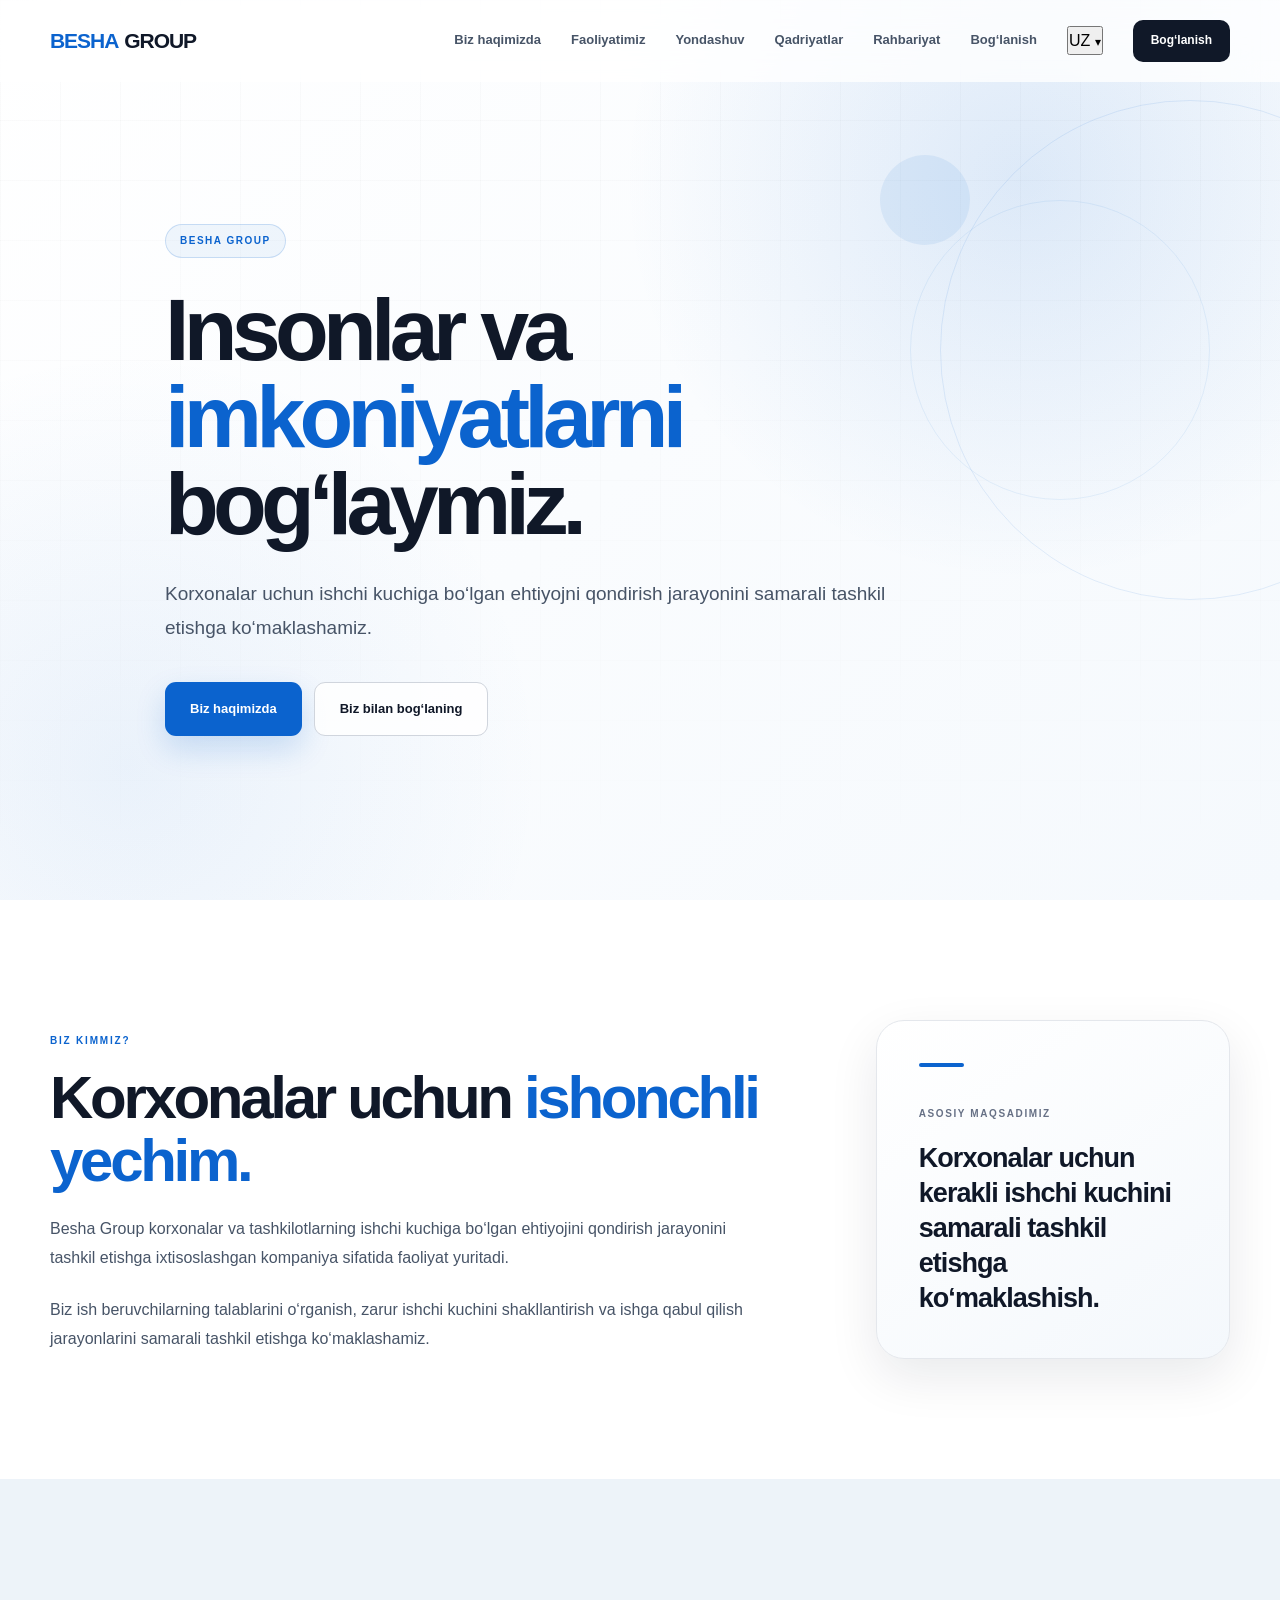
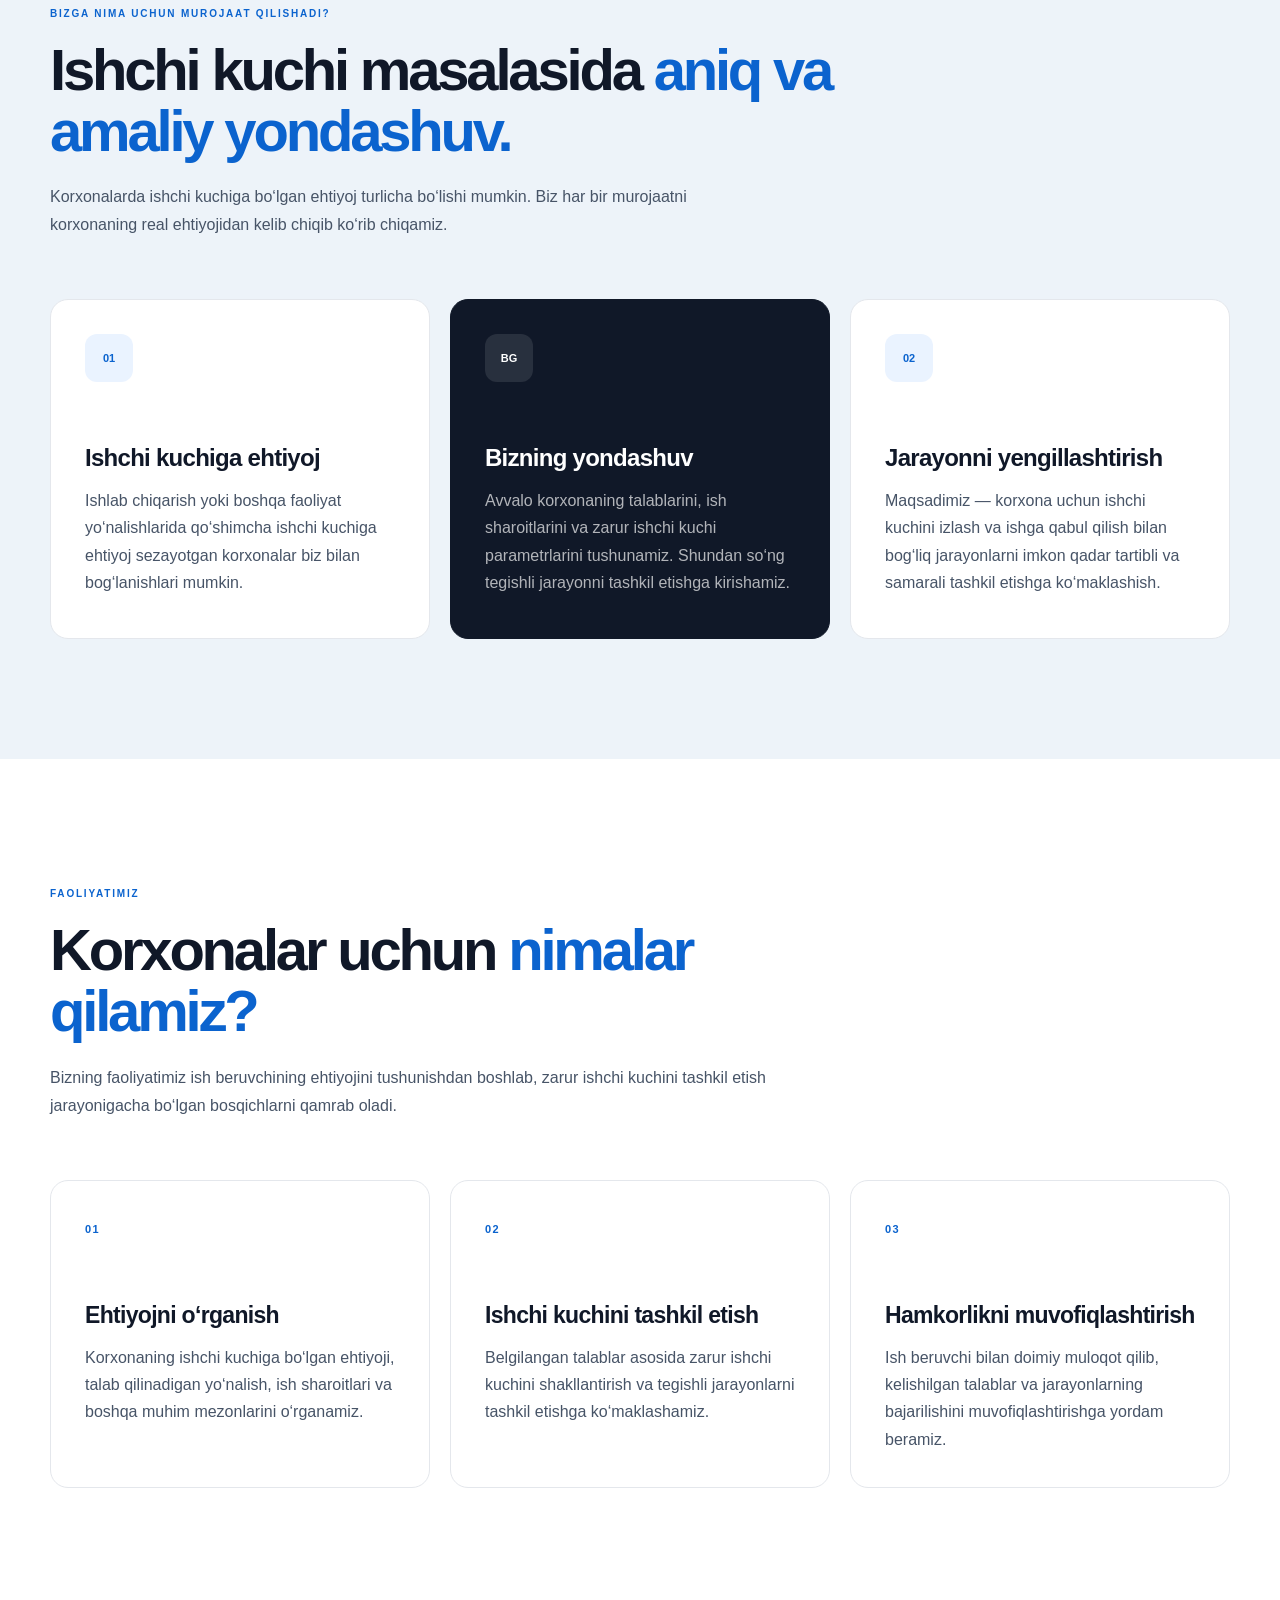
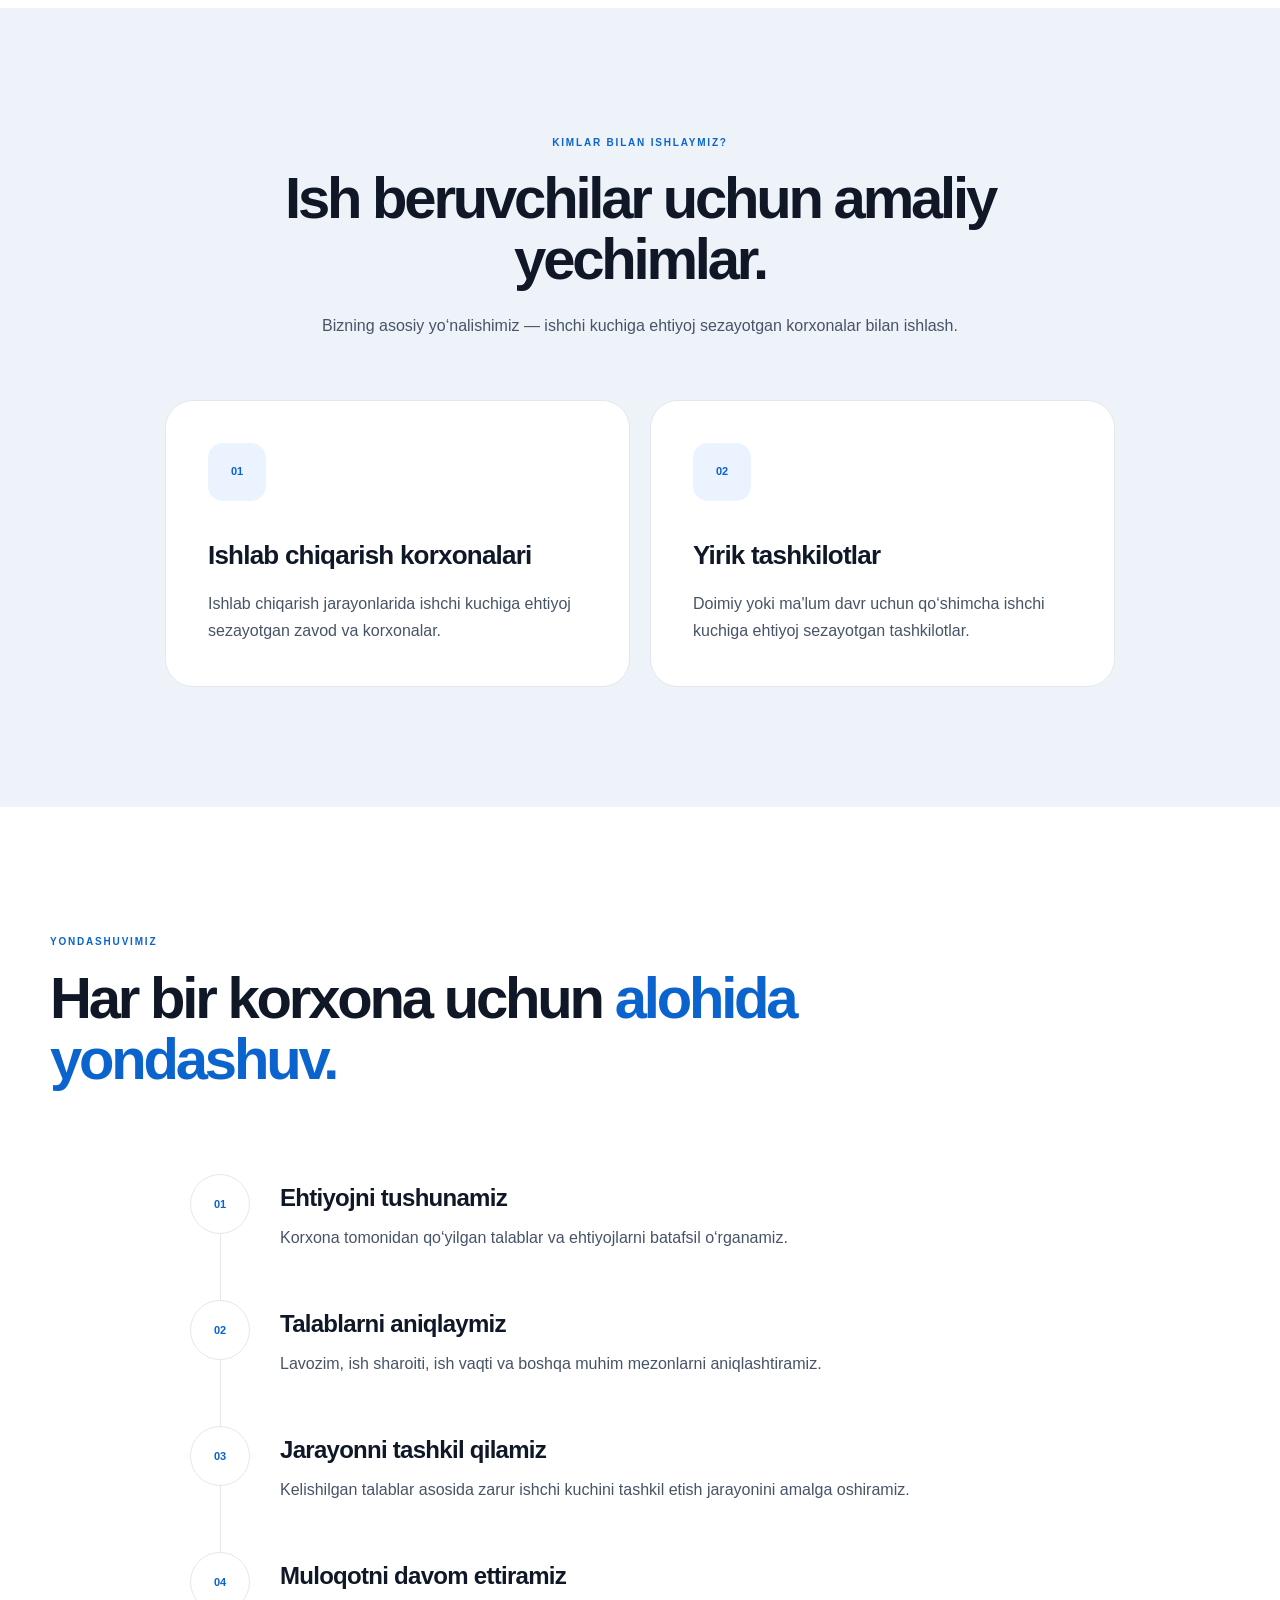
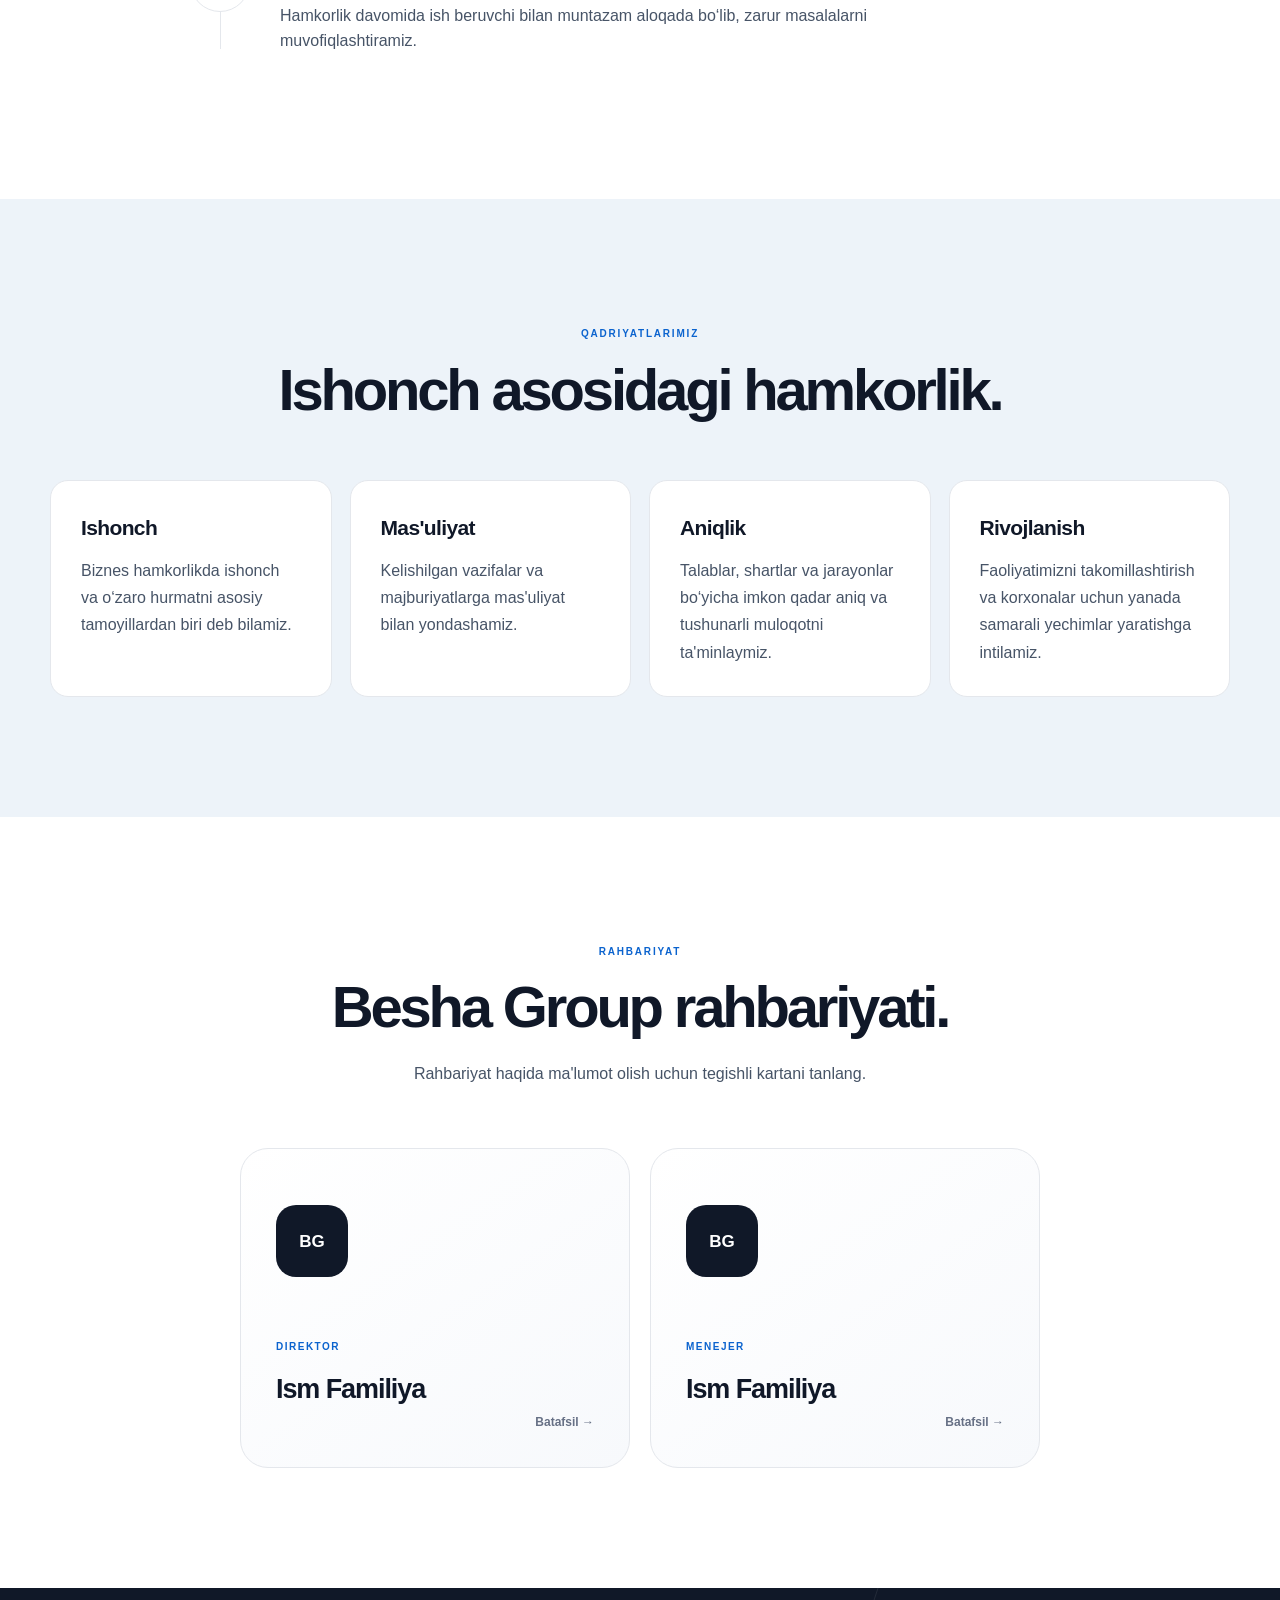
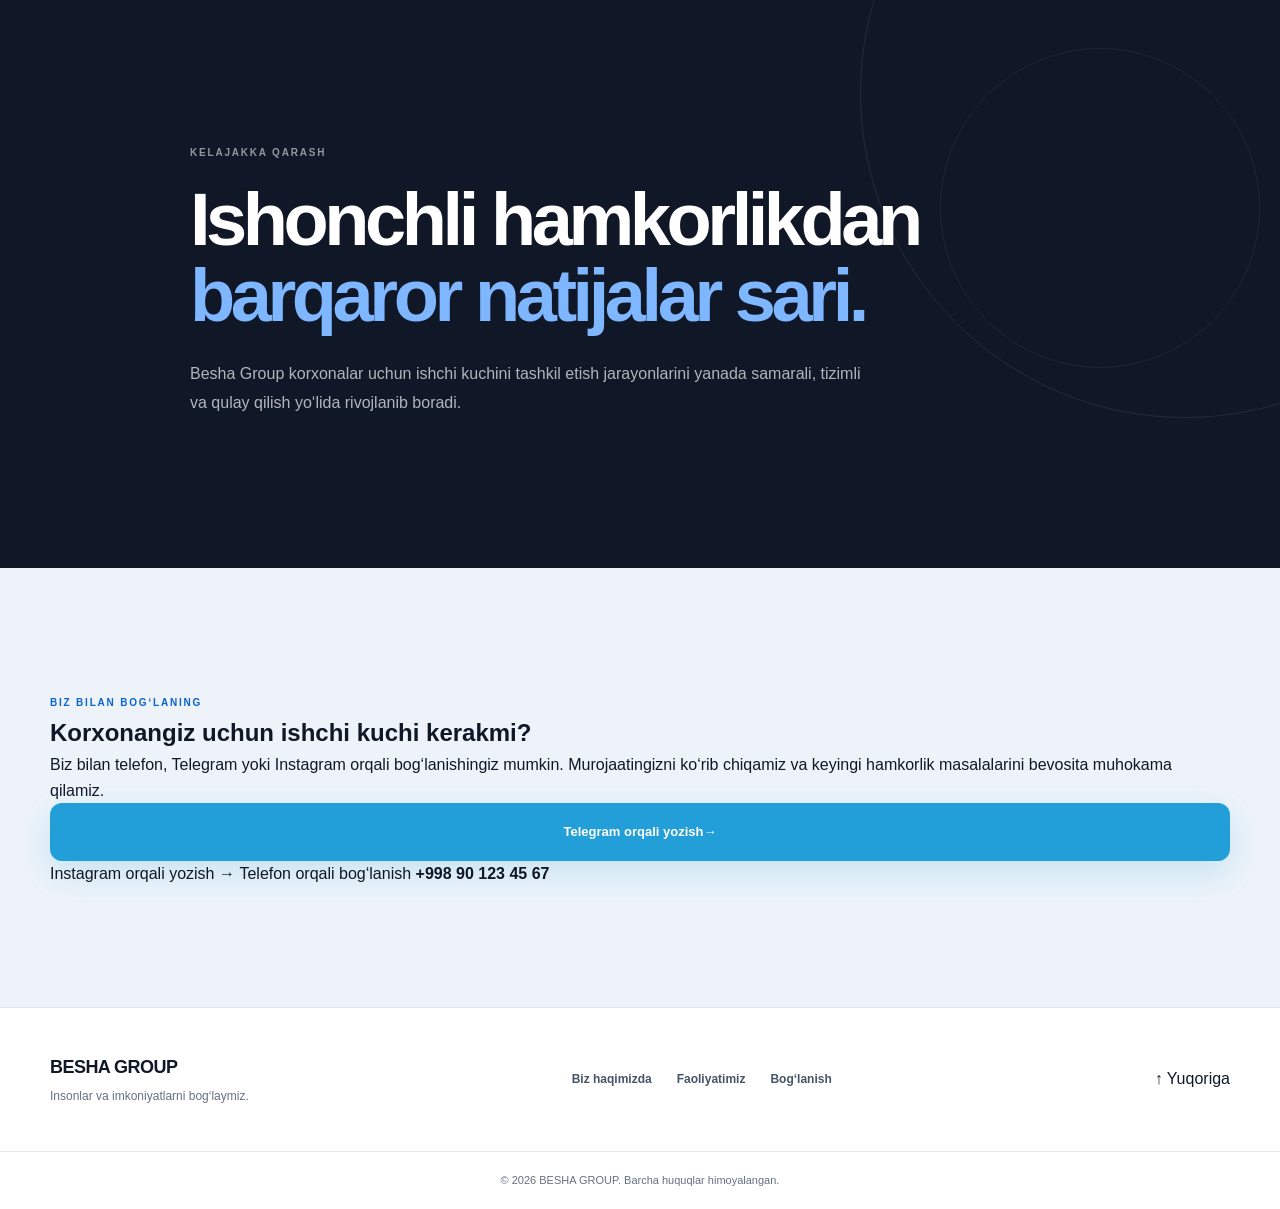
==== commit 75d3ea81: "Update index.html" ====
--- a/index.html
+++ b/index.html
@@ -2,1653 +2,1353 @@
 <html lang="uz">
 
 <head>
-
     <meta charset="UTF-8">
-
-    <meta name="viewport"
-          content="width=device-width, initial-scale=1.0">
+    <meta name="viewport" content="width=device-width, initial-scale=1.0">
 
     <title>Besha Group — Insonlar va imkoniyatlarni bog‘laymiz</title>
 
     <meta name="description"
-          content="Besha Group — korxonalar va ishlab chiqarish tashkilotlari uchun ishchi kuchi bilan ta’minlash va kadrlar bilan bog‘liq jarayonlarni samarali tashkil etishga ko‘maklashuvchi kompaniya.">
+        content="Besha Group — korxonalar uchun ishchi kuchi bilan ta'minlash va ishga qabul qilish jarayonlarini tashkil etishga ko‘maklashuvchi kompaniya.">
 
     <meta name="keywords"
-          content="Besha Group, ishchi kuchi, kadrlar, korxonalar, zavodlar, ishlab chiqarish, Uzbekistan">
-
-    <meta name="author"
-          content="Besha Group">
-
-
-    <!-- Open Graph -->
-
-    <meta property="og:title"
-          content="Besha Group — Insonlar va imkoniyatlarni bog‘laymiz">
-
-    <meta property="og:description"
-          content="Korxonalar uchun ishchi kuchi va kadrlar bilan bog‘liq jarayonlarni samarali tashkil etishga ko‘maklashamiz.">
-
-    <meta property="og:type"
-          content="website">
-
-
-    <!-- CSS -->
-
-    <link rel="stylesheet"
-          href="style.css">
-
-
+        content="Besha Group, ishchi kuchi, recruitment, staffing, Uzbekistan, factory workers">
+
+    <meta name="author" content="Besha Group">
+
+    <link rel="stylesheet" href="style.css">
 </head>
 
-
 <body>
 
-
-<!-- =========================================================
-     INTRO
-========================================================= -->
-
-<div class="intro"
-     id="intro">
-
-    <div class="intro-content">
-
-        <div class="intro-logo">
-
-            <span>BESHA</span>
-
-            <strong>GROUP</strong>
+    <!-- =====================================================
+         INTRO
+    ====================================================== -->
+
+    <div class="intro" id="intro">
+
+        <div class="intro-content">
+
+            <div class="intro-logo">
+                <span>BESHA</span>
+                <strong>GROUP</strong>
+            </div>
+
+            <p>INSONLAR VA IMKONIYATLARNI BOG‘LAYMIZ</p>
 
         </div>
 
-        <p>
-            INSONLAR VA IMKONIYATLARNI BOG‘LAYMIZ
-        </p>
-
     </div>
 
-</div>
-
-
-
-<!-- =========================================================
-     HEADER
-========================================================= -->
-
-<header class="header">
-
-    <div class="container nav">
-
-
-        <!-- LOGO -->
-
-        <a href="#home"
-           class="logo"
-           aria-label="Besha Group">
-
-            <span>BESHA</span>
-
-            GROUP
-
-        </a>
-
-
-
-        <!-- NAVIGATION -->
-
-        <nav class="menu"
-             id="menu"
-             aria-label="Asosiy menyu">
-
-            <a href="#about"
-               data-lang="nav.about">
-
-                Biz haqimizda
-
+
+    <!-- =====================================================
+         HEADER
+    ====================================================== -->
+
+    <header class="header">
+
+        <div class="container nav">
+
+            <!-- LOGO -->
+
+            <a href="#home" class="logo">
+                <span>BESHA</span> GROUP
             </a>
 
-            <a href="#services"
-               data-lang="nav.services">
-
-                Faoliyatimiz
+
+            <!-- NAVIGATION -->
+
+            <nav class="menu" id="menu">
+
+                <a href="#about">
+                    Biz haqimizda
+                </a>
+
+                <a href="#services">
+                    Faoliyatimiz
+                </a>
+
+                <a href="#approach">
+                    Yondashuv
+                </a>
+
+                <a href="#values">
+                    Qadriyatlar
+                </a>
+
+                <a href="#team">
+                    Rahbariyat
+                </a>
+
+                <a href="#contact">
+                    Bog‘lanish
+                </a>
+
+            </nav>
+
+
+            <!-- LANGUAGE -->
+
+            <div class="language-switcher">
+
+                <button
+                    type="button"
+                    class="language-current"
+                    id="languageButton"
+                    aria-expanded="false"
+                    aria-haspopup="true">
+
+                    <span id="currentLanguage">
+                        UZ
+                    </span>
+
+                    <span class="language-arrow">
+                        ▾
+                    </span>
+
+                </button>
+
+
+                <div
+                    class="language-dropdown"
+                    id="languageDropdown">
+
+                    <button
+                        type="button"
+                        class="language-option active"
+                        data-lang="uz">
+
+                        <span>
+                            O‘zbekcha
+                        </span>
+
+                        <strong>
+                            UZ
+                        </strong>
+
+                    </button>
+
+
+                    <button
+                        type="button"
+                        class="language-option"
+                        data-lang="en">
+
+                        <span>
+                            English
+                        </span>
+
+                        <strong>
+                            EN
+                        </strong>
+
+                    </button>
+
+
+                    <button
+                        type="button"
+                        class="language-option"
+                        data-lang="ru">
+
+                        <span>
+                            Русский
+                        </span>
+
+                        <strong>
+                            RU
+                        </strong>
+
+                    </button>
+
+                </div>
+
+            </div>
+
+
+            <!-- HEADER BUTTON -->
+
+            <a
+                href="#contact"
+                class="nav-btn">
+
+                Bog‘lanish
 
             </a>
 
-            <a href="#approach"
-               data-lang="nav.approach">
-
-                Yondashuv
-
-            </a>
-
-            <a href="#team"
-               data-lang="nav.team">
-
-                Rahbariyat
-
-            </a>
-
-            <a href="#contact"
-               data-lang="nav.contact">
-
-                Bog‘lanish
-
-            </a>
-
-        </nav>
-
-
-
-        <!-- LANGUAGE -->
-
-        <div class="language-selector">
+
+            <!-- MOBILE MENU -->
 
             <button
                 type="button"
-                class="language-btn"
-                aria-label="Tilni tanlash">
-
-                ◉
-
-                <span data-current-language>
-                    UZ
+                class="menu-btn"
+                id="menuButton"
+                aria-label="Menyu">
+
+                <span></span>
+                <span></span>
+                <span></span>
+
+            </button>
+
+        </div>
+
+    </header>
+
+
+    <!-- =====================================================
+         MAIN
+    ====================================================== -->
+
+    <main>
+
+
+        <!-- =================================================
+             HERO
+        ================================================== -->
+
+        <section
+            class="hero"
+            id="home">
+
+            <div class="hero-shape shape-1"></div>
+            <div class="hero-shape shape-2"></div>
+            <div class="hero-shape shape-3"></div>
+
+
+            <div class="container hero-content">
+
+                <div class="hero-tag">
+                    BESHA GROUP
+                </div>
+
+
+                <h1>
+
+                    Insonlar va
+                    <span>imkoniyatlarni</span>
+                    bog‘laymiz.
+
+                </h1>
+
+
+                <p>
+
+                    Korxonalar uchun ishchi kuchiga bo‘lgan
+                    ehtiyojni qondirish jarayonini samarali
+                    tashkil etishga ko‘maklashamiz.
+
+                </p>
+
+
+                <div class="hero-actions">
+
+                    <a
+                        href="#about"
+                        class="primary-btn">
+
+                        Biz haqimizda
+
+                    </a>
+
+
+                    <a
+                        href="#contact"
+                        class="secondary-btn">
+
+                        Biz bilan bog‘laning
+
+                    </a>
+
+                </div>
+
+            </div>
+
+        </section>
+
+
+
+        <!-- =================================================
+             ABOUT
+        ================================================== -->
+
+        <section
+            class="section about"
+            id="about">
+
+            <div class="container about-grid">
+
+
+                <div class="reveal">
+
+                    <span class="section-label">
+                        BIZ KIMMIZ?
+                    </span>
+
+
+                    <h2>
+
+                        Korxonalar uchun
+                        <span>ishonchli yechim.</span>
+
+                    </h2>
+
+
+                    <p>
+
+                        Besha Group korxonalar va tashkilotlarning
+                        ishchi kuchiga bo‘lgan ehtiyojini qondirish
+                        jarayonini tashkil etishga ixtisoslashgan
+                        kompaniya sifatida faoliyat yuritadi.
+
+                    </p>
+
+
+                    <p>
+
+                        Biz ish beruvchilarning talablarini o‘rganish,
+                        zarur ishchi kuchini shakllantirish va
+                        ishga qabul qilish jarayonlarini samarali
+                        tashkil etishga ko‘maklashamiz.
+
+                    </p>
+
+                </div>
+
+
+                <div
+                    class="about-highlight reveal">
+
+                    <div class="highlight-line"></div>
+
+
+                    <span>
+                        ASOSIY MAQSADIMIZ
+                    </span>
+
+
+                    <h3>
+
+                        Korxonalar uchun
+                        kerakli ishchi kuchini
+                        samarali tashkil etishga
+                        ko‘maklashish.
+
+                    </h3>
+
+                </div>
+
+            </div>
+
+        </section>
+
+
+
+        <!-- =================================================
+             WHY BESHA
+        ================================================== -->
+
+        <section
+            class="section problem-section">
+
+            <div class="container">
+
+
+                <div class="section-heading reveal">
+
+                    <span class="section-label">
+                        BIZGA NIMA UCHUN MUROJAAT QILISHADI?
+                    </span>
+
+
+                    <h2>
+
+                        Ishchi kuchi masalasida
+                        <span>aniq va amaliy yondashuv.</span>
+
+                    </h2>
+
+
+                    <p>
+
+                        Korxonalarda ishchi kuchiga bo‘lgan ehtiyoj
+                        turlicha bo‘lishi mumkin. Biz har bir
+                        murojaatni korxonaning real ehtiyojidan
+                        kelib chiqib ko‘rib chiqamiz.
+
+                    </p>
+
+                </div>
+
+
+
+                <div class="problem-grid">
+
+
+                    <div class="problem-card reveal">
+
+                        <div class="card-number">
+                            01
+                        </div>
+
+
+                        <h3>
+                            Ishchi kuchiga ehtiyoj
+                        </h3>
+
+
+                        <p>
+
+                            Ishlab chiqarish yoki boshqa faoliyat
+                            yo‘nalishlarida qo‘shimcha ishchi kuchiga
+                            ehtiyoj sezayotgan korxonalar biz bilan
+                            bog‘lanishlari mumkin.
+
+                        </p>
+
+                    </div>
+
+
+
+                    <div class="solution-card reveal">
+
+                        <div class="card-number">
+                            BG
+                        </div>
+
+
+                        <h3>
+                            Bizning yondashuv
+                        </h3>
+
+
+                        <p>
+
+                            Avvalo korxonaning talablarini,
+                            ish sharoitlarini va zarur ishchi
+                            kuchi parametrlarini tushunamiz.
+                            Shundan so‘ng tegishli jarayonni
+                            tashkil etishga kirishamiz.
+
+                        </p>
+
+                    </div>
+
+
+
+                    <div class="problem-card reveal">
+
+                        <div class="card-number">
+                            02
+                        </div>
+
+
+                        <h3>
+                            Jarayonni yengillashtirish
+                        </h3>
+
+
+                        <p>
+
+                            Maqsadimiz — korxona uchun ishchi
+                            kuchini izlash va ishga qabul qilish
+                            bilan bog‘liq jarayonlarni imkon qadar
+                            tartibli va samarali tashkil etishga
+                            ko‘maklashish.
+
+                        </p>
+
+                    </div>
+
+                </div>
+
+            </div>
+
+        </section>
+
+
+
+        <!-- =================================================
+             SERVICES
+        ================================================== -->
+
+        <section
+            class="section services"
+            id="services">
+
+            <div class="container">
+
+
+                <div class="section-heading reveal">
+
+                    <span class="section-label">
+                        FAOLIYATIMIZ
+                    </span>
+
+
+                    <h2>
+
+                        Korxonalar uchun
+                        <span>nimalar qilamiz?</span>
+
+                    </h2>
+
+
+                    <p>
+
+                        Bizning faoliyatimiz ish beruvchining
+                        ehtiyojini tushunishdan boshlab, zarur
+                        ishchi kuchini tashkil etish jarayonigacha
+                        bo‘lgan bosqichlarni qamrab oladi.
+
+                    </p>
+
+                </div>
+
+
+
+                <div class="service-grid">
+
+
+                    <article
+                        class="service-card reveal">
+
+                        <span>
+                            01
+                        </span>
+
+
+                        <h3>
+                            Ehtiyojni o‘rganish
+                        </h3>
+
+
+                        <p>
+
+                            Korxonaning ishchi kuchiga bo‘lgan
+                            ehtiyoji, talab qilinadigan yo‘nalish,
+                            ish sharoitlari va boshqa muhim
+                            mezonlarini o‘rganamiz.
+
+                        </p>
+
+                    </article>
+
+
+
+                    <article
+                        class="service-card reveal">
+
+                        <span>
+                            02
+                        </span>
+
+
+                        <h3>
+                            Ishchi kuchini tashkil etish
+                        </h3>
+
+
+                        <p>
+
+                            Belgilangan talablar asosida zarur
+                            ishchi kuchini shakllantirish va
+                            tegishli jarayonlarni tashkil etishga
+                            ko‘maklashamiz.
+
+                        </p>
+
+                    </article>
+
+
+
+                    <article
+                        class="service-card reveal">
+
+                        <span>
+                            03
+                        </span>
+
+
+                        <h3>
+                            Hamkorlikni muvofiqlashtirish
+                        </h3>
+
+
+                        <p>
+
+                            Ish beruvchi bilan doimiy muloqot
+                            qilib, kelishilgan talablar va
+                            jarayonlarning bajarilishini
+                            muvofiqlashtirishga yordam beramiz.
+
+                        </p>
+
+                    </article>
+
+                </div>
+
+            </div>
+
+        </section>
+
+
+
+        <!-- =================================================
+             WHO WE WORK WITH
+        ================================================== -->
+
+        <section class="section audience">
+
+            <div class="container">
+
+
+                <div
+                    class="section-heading center reveal">
+
+                    <span class="section-label">
+                        KIMLAR BILAN ISHLAYMIZ?
+                    </span>
+
+
+                    <h2>
+
+                        Ish beruvchilar uchun
+                        amaliy yechimlar.
+
+                    </h2>
+
+
+                    <p>
+
+                        Bizning asosiy yo‘nalishimiz —
+                        ishchi kuchiga ehtiyoj sezayotgan
+                        korxonalar bilan ishlash.
+
+                    </p>
+
+                </div>
+
+
+
+                <div class="audience-grid">
+
+
+                    <div class="audience-card reveal">
+
+                        <div class="audience-icon">
+                            01
+                        </div>
+
+
+                        <h3>
+                            Ishlab chiqarish korxonalari
+                        </h3>
+
+
+                        <p>
+
+                            Ishlab chiqarish jarayonlarida
+                            ishchi kuchiga ehtiyoj sezayotgan
+                            zavod va korxonalar.
+
+                        </p>
+
+                    </div>
+
+
+
+                    <div class="audience-card reveal">
+
+                        <div class="audience-icon">
+                            02
+                        </div>
+
+
+                        <h3>
+                            Yirik tashkilotlar
+                        </h3>
+
+
+                        <p>
+
+                            Doimiy yoki ma'lum davr uchun
+                            qo‘shimcha ishchi kuchiga ehtiyoj
+                            sezayotgan tashkilotlar.
+
+                        </p>
+
+                    </div>
+
+                </div>
+
+            </div>
+
+        </section>
+
+
+
+        <!-- =================================================
+             APPROACH
+        ================================================== -->
+
+        <section
+            class="section approach"
+            id="approach">
+
+            <div class="container">
+
+
+                <div class="section-heading reveal">
+
+                    <span class="section-label">
+                        YONDASHUVIMIZ
+                    </span>
+
+
+                    <h2>
+
+                        Har bir korxona uchun
+                        <span>alohida yondashuv.</span>
+
+                    </h2>
+
+                </div>
+
+
+
+                <div class="process">
+
+
+                    <div class="process-item reveal">
+
+                        <span>
+                            01
+                        </span>
+
+
+                        <div>
+
+                            <h3>
+                                Ehtiyojni tushunamiz
+                            </h3>
+
+
+                            <p>
+
+                                Korxona tomonidan qo‘yilgan
+                                talablar va ehtiyojlarni
+                                batafsil o‘rganamiz.
+
+                            </p>
+
+                        </div>
+
+                    </div>
+
+
+
+                    <div class="process-item reveal">
+
+                        <span>
+                            02
+                        </span>
+
+
+                        <div>
+
+                            <h3>
+                                Talablarni aniqlaymiz
+                            </h3>
+
+
+                            <p>
+
+                                Lavozim, ish sharoiti, ish vaqti
+                                va boshqa muhim mezonlarni
+                                aniqlashtiramiz.
+
+                            </p>
+
+                        </div>
+
+                    </div>
+
+
+
+                    <div class="process-item reveal">
+
+                        <span>
+                            03
+                        </span>
+
+
+                        <div>
+
+                            <h3>
+                                Jarayonni tashkil qilamiz
+                            </h3>
+
+
+                            <p>
+
+                                Kelishilgan talablar asosida
+                                zarur ishchi kuchini tashkil
+                                etish jarayonini amalga oshiramiz.
+
+                            </p>
+
+                        </div>
+
+                    </div>
+
+
+
+                    <div class="process-item reveal">
+
+                        <span>
+                            04
+                        </span>
+
+
+                        <div>
+
+                            <h3>
+                                Muloqotni davom ettiramiz
+                            </h3>
+
+
+                            <p>
+
+                                Hamkorlik davomida ish beruvchi
+                                bilan muntazam aloqada bo‘lib,
+                                zarur masalalarni muvofiqlashtiramiz.
+
+                            </p>
+
+                        </div>
+
+                    </div>
+
+                </div>
+
+            </div>
+
+        </section>
+
+
+
+        <!-- =================================================
+             VALUES
+        ================================================== -->
+
+        <section
+            class="section values"
+            id="values">
+
+            <div class="container">
+
+
+                <div
+                    class="section-heading center reveal">
+
+                    <span class="section-label">
+                        QADRIYATLARIMIZ
+                    </span>
+
+
+                    <h2>
+                        Ishonch asosidagi hamkorlik.
+                    </h2>
+
+                </div>
+
+
+
+                <div class="values-grid">
+
+
+                    <div class="value reveal">
+
+                        <h3>
+                            Ishonch
+                        </h3>
+
+
+                        <p>
+
+                            Biznes hamkorlikda ishonch va
+                            o‘zaro hurmatni asosiy tamoyillardan
+                            biri deb bilamiz.
+
+                        </p>
+
+                    </div>
+
+
+
+                    <div class="value reveal">
+
+                        <h3>
+                            Mas'uliyat
+                        </h3>
+
+
+                        <p>
+
+                            Kelishilgan vazifalar va
+                            majburiyatlarga mas'uliyat bilan
+                            yondashamiz.
+
+                        </p>
+
+                    </div>
+
+
+
+                    <div class="value reveal">
+
+                        <h3>
+                            Aniqlik
+                        </h3>
+
+
+                        <p>
+
+                            Talablar, shartlar va jarayonlar
+                            bo‘yicha imkon qadar aniq va
+                            tushunarli muloqotni ta'minlaymiz.
+
+                        </p>
+
+                    </div>
+
+
+
+                    <div class="value reveal">
+
+                        <h3>
+                            Rivojlanish
+                        </h3>
+
+
+                        <p>
+
+                            Faoliyatimizni takomillashtirish
+                            va korxonalar uchun yanada samarali
+                            yechimlar yaratishga intilamiz.
+
+                        </p>
+
+                    </div>
+
+                </div>
+
+            </div>
+
+        </section>
+
+
+
+        <!-- =================================================
+             MANAGEMENT
+        ================================================== -->
+
+        <section
+            class="section team"
+            id="team">
+
+            <div class="container">
+
+
+                <div
+                    class="section-heading center reveal">
+
+                    <span class="section-label">
+                        RAHBARIYAT
+                    </span>
+
+
+                    <h2>
+                        Besha Group rahbariyati.
+                    </h2>
+
+
+                    <p>
+
+                        Rahbariyat haqida ma'lumot olish
+                        uchun tegishli kartani tanlang.
+
+                    </p>
+
+                </div>
+
+
+
+                <div class="team-grid">
+
+
+                    <button
+                        type="button"
+                        class="person-card reveal"
+                        onclick="openPerson('director')">
+
+
+                        <div class="person-icon">
+                            BG
+                        </div>
+
+
+                        <span class="person-role">
+                            DIREKTOR
+                        </span>
+
+
+                        <h3>
+                            Ism Familiya
+                        </h3>
+
+
+                        <span class="person-more">
+                            Batafsil →
+                        </span>
+
+                    </button>
+
+
+
+                    <button
+                        type="button"
+                        class="person-card reveal"
+                        onclick="openPerson('manager')">
+
+
+                        <div class="person-icon">
+                            BG
+                        </div>
+
+
+                        <span class="person-role">
+                            MENEJER
+                        </span>
+
+
+                        <h3>
+                            Ism Familiya
+                        </h3>
+
+
+                        <span class="person-more">
+                            Batafsil →
+                        </span>
+
+                    </button>
+
+                </div>
+
+            </div>
+
+        </section>
+
+
+
+        <!-- =================================================
+             FUTURE
+        ================================================== -->
+
+        <section class="future">
+
+            <div
+                class="container future-content reveal">
+
+
+                <span>
+                    KELAJAKKA QARASH
                 </span>
 
-                <span>
-                    ▾
-                </span>
-
-            </button>
-
-
-            <div class="language-dropdown">
-
-                <button
-                    type="button"
-                    data-language="uz">
-
-                    O‘zbekcha
+
+                <h2>
+
+                    Ishonchli hamkorlikdan
+                    <br>
 
                     <strong>
-                        UZ
+                        barqaror natijalar sari.
                     </strong>
 
-                </button>
-
-
-                <button
-                    type="button"
-                    data-language="en">
-
-                    English
-
-                    <strong>
-                        EN
-                    </strong>
-
-                </button>
-
-
-                <button
-                    type="button"
-                    data-language="ru">
-
-                    Русский
-
-                    <strong>
-                        RU
-                    </strong>
-
-                </button>
-
-            </div>
-
-        </div>
-
-
-
-        <!-- HEADER CONTACT -->
-
-        <a href="#contact"
-           class="nav-btn"
-           data-lang="button.contact">
-
-            Bog‘lanish
-
-        </a>
-
-
-
-        <!-- MOBILE MENU -->
-
-        <button
-            type="button"
-            class="menu-btn"
-            onclick="toggleMenu()"
-            aria-label="Menyuni ochish">
-
-            ☰
-
-        </button>
-
-
-    </div>
-
-</header>
-
-
-
-<main>
-
-
-<!-- =========================================================
-     HERO
-========================================================= -->
-
-<section class="hero"
-         id="home">
-
-
-    <div class="hero-shape shape-1"></div>
-
-    <div class="hero-shape shape-2"></div>
-
-    <div class="hero-shape shape-3"></div>
-
-
-    <div class="container hero-content">
-
-
-        <div class="hero-tag">
-
-            BESHA GROUP
-
-        </div>
-
-
-        <h1>
-
-            Korxonalar uchun
-
-            <span>
-                ishonchli ishchi kuchi
-            </span>
-
-            yechimlari.
-
-        </h1>
-
-
-        <p>
-
-            Biz korxonalar va ishlab chiqarish tashkilotlarining
-            ishchi kuchiga bo‘lgan ehtiyojini o‘rganib,
-            mos kadrlarni izlash va ishga jalb etish jarayonlarini
-            samarali tashkil etishga ko‘maklashamiz.
-
-        </p>
-
-
-        <div class="hero-actions">
-
-
-            <a href="#about"
-               class="primary-btn">
-
-                Biz haqimizda
-
-            </a>
-
-
-            <a href="#contact"
-               class="secondary-btn">
-
-                Bog‘lanish
-
-            </a>
-
-
-        </div>
-
-
-    </div>
-
-</section>
-
-
-
-<!-- =========================================================
-     ABOUT
-========================================================= -->
-
-<section class="section about"
-         id="about">
-
-
-    <div class="container about-grid">
-
-
-        <div class="reveal">
-
-
-            <span class="section-label">
-
-                BIZ KIMMIZ?
-
-            </span>
-
-
-            <h2>
-
-                Korxonalarning
-
-                <span>
-                    ishchi kuchiga bo‘lgan
-                    ehtiyojini
-                </span>
-
-                tushunamiz.
-
-            </h2>
-
-
-            <p>
-
-                Besha Group korxonalar va ishlab chiqarish
-                tashkilotlarining ishchi kuchiga bo‘lgan
-                ehtiyojini aniqlash hamda ushbu ehtiyojga
-                mos kadrlarni izlash jarayonlarini tashkil
-                etishga ko‘maklashadi.
-
-            </p>
-
-
-            <p>
-
-                Bizning faoliyatimizning asosiy yo‘nalishi —
-                ish beruvchining real ehtiyojini tushunish,
-                talab qilinadigan mezonlarni aniqlash va
-                jarayonni tizimli ravishda tashkil etishdir.
-
-            </p>
-
-
-        </div>
-
-
-
-        <div class="about-highlight reveal">
-
-
-            <div class="highlight-line"></div>
-
-
-            <span>
-                BIZNING VAZIFAMIZ
-            </span>
-
-
-            <h3>
-
-                Korxonalar uchun
-                ishchi kuchi bilan
-                bog‘liq jarayonlarni
-                sodda va samarali
-                tashkil etishga
-                ko‘maklashish.
-
-            </h3>
-
-
-        </div>
-
-
-    </div>
-
-</section>
-
-
-
-<!-- =========================================================
-     WHY BESHA
-========================================================= -->
-
-<section class="section problem-section">
-
-
-    <div class="container">
-
-
-        <div class="section-heading reveal">
-
-
-            <span class="section-label">
-
-                ISH BERUVCHILAR UCHUN
-
-            </span>
-
-
-            <h2>
-
-                Ishchi kuchi masalasida
-
-                <span>
-                    tizimli yondashuv.
-                </span>
-
-            </h2>
-
-
-            <p>
-
-                Ishchi kuchiga bo‘lgan ehtiyojni to‘g‘ri
-                aniqlash va mos nomzodlarni izlash korxona
-                faoliyatining uzluksizligi uchun muhim
-                omillardan biridir.
-
-            </p>
-
-
-        </div>
-
-
-
-        <div class="problem-grid">
-
-
-            <div class="problem-card reveal">
-
-
-                <div class="card-number">
-                    01
-                </div>
-
-
-                <h3>
-
-                    Ehtiyojni aniqlash
-
-                </h3>
+                </h2>
 
 
                 <p>
 
-                    Korxonadagi mavjud ehtiyoj,
-                    ish o‘rinlari va nomzodlarga
-                    qo‘yiladigan talablarni
-                    aniqlashga e’tibor qaratamiz.
+                    Besha Group korxonalar uchun ishchi
+                    kuchini tashkil etish jarayonlarini
+                    yanada samarali, tizimli va qulay
+                    qilish yo‘lida rivojlanib boradi.
 
                 </p>
 
-
-            </div>
-
-
-
-            <div class="solution-card reveal">
-
-
-                <div class="card-number">
-                    BG
-                </div>
-
-
-                <h3>
-
-                    Tizimli yondashuv
-
-                </h3>
-
-
-                <p>
-
-                    Har bir korxonaning talabi
-                    bir xil emas. Shu sababli
-                    jarayonni tashkilotning
-                    aniq ehtiyojidan kelib
-                    chiqib shakllantiramiz.
-
-                </p>
-
-
-            </div>
-
-
-
-            <div class="problem-card reveal">
-
-
-                <div class="card-number">
-                    02
-                </div>
-
-
-                <h3>
-
-                    Mos nomzodlarni izlash
-
-                </h3>
-
-
-                <p>
-
-                    Belgilangan talablar asosida
-                    tegishli nomzodlarni izlash
-                    va ularni ish beruvchi
-                    ehtiyojiga moslashtirishga
-                    ko‘maklashamiz.
-
-                </p>
-
-
-            </div>
-
-
-        </div>
-
-
-    </div>
-
-</section>
-
-
-
-<!-- =========================================================
-     SERVICES
-========================================================= -->
-
-<section class="section services"
-         id="services">
-
-
-    <div class="container">
-
-
-        <div class="section-heading reveal">
-
-
-            <span class="section-label">
-
-                BIZ NIMA QILAMIZ?
-
-            </span>
-
-
-            <h2>
-
-                Ish beruvchi ehtiyojidan
-
-                <span>
-                    aniq jarayongacha.
-                </span>
-
-            </h2>
-
-
-            <p>
-
-                Faoliyatimiz korxonaning ishchi kuchiga
-                bo‘lgan ehtiyojini tushunishdan boshlanadi
-                va mos nomzodlarni izlash jarayonigacha
-                bo‘lgan bosqichlarni qamrab oladi.
-
-            </p>
-
-
-        </div>
-
-
-
-        <div class="service-grid">
-
-
-            <article class="service-card reveal">
-
-
-                <span>
-                    01
-                </span>
-
-
-                <h3>
-
-                    Korxona ehtiyojini o‘rganish
-
-                </h3>
-
-
-                <p>
-
-                    Ish beruvchining mavjud vazifalari,
-                    ish o‘rinlari va talablarini
-                    batafsil o‘rganamiz.
-
-                </p>
-
-
-            </article>
-
-
-
-            <article class="service-card reveal">
-
-
-                <span>
-                    02
-                </span>
-
-
-                <h3>
-
-                    Kadrlarni izlash
-
-                </h3>
-
-
-                <p>
-
-                    Belgilangan mezonlar asosida
-                    tegishli nomzodlarni izlash
-                    jarayonini tashkil etamiz.
-
-                </p>
-
-
-            </article>
-
-
-
-            <article class="service-card reveal">
-
-
-                <span>
-                    03
-                </span>
-
-
-                <h3>
-
-                    Jarayonni muvofiqlashtirish
-
-                </h3>
-
-
-                <p>
-
-                    Ish beruvchi va nomzod o‘rtasidagi
-                    muloqot hamda keyingi jarayonlarni
-                    muvofiqlashtirishga ko‘maklashamiz.
-
-                </p>
-
-
-            </article>
-
-
-        </div>
-
-
-    </div>
-
-</section>
-
-
-
-<!-- =========================================================
-     FOR WHOM
-========================================================= -->
-
-<section class="section audience">
-
-
-    <div class="container">
-
-
-        <div class="section-heading center reveal">
-
-
-            <span class="section-label">
-
-                KIMLAR BILAN ISHLAYMIZ?
-
-            </span>
-
-
-            <h2>
-
-                Ishchi kuchiga ehtiyoj
-                sezayotgan korxonalar.
-
-            </h2>
-
-
-            <p>
-
-                Bizning asosiy mijozlarimiz —
-                ishlab chiqarish va boshqa sohalarda
-                ishchi kuchiga ehtiyoj sezayotgan
-                korxona va tashkilotlardir.
-
-            </p>
-
-
-        </div>
-
-
-
-        <div class="audience-grid">
-
-
-            <div class="audience-card reveal">
-
-
-                <div class="audience-icon">
-                    01
-                </div>
-
-
-                <h3>
-
-                    Ishlab chiqarish korxonalari
-
-                </h3>
-
-
-                <p>
-
-                    Zavodlar, fabrikalar va ishlab chiqarish
-                    korxonalarining ishchi kuchiga bo‘lgan
-                    ehtiyojini qoplash jarayonlariga
-                    ko‘maklashamiz.
-
-                </p>
-
-
-            </div>
-
-
-
-            <div class="audience-card reveal">
-
-
-                <div class="audience-icon">
-                    02
-                </div>
-
-
-                <h3>
-
-                    Yirik tashkilotlar
-
-                </h3>
-
-
-                <p>
-
-                    Doimiy yoki muayyan davr uchun
-                    ishchi kuchiga ehtiyoj sezayotgan
-                    tashkilotlar bilan ishlashga tayyormiz.
-
-                </p>
-
-
-            </div>
-
-
-        </div>
-
-
-    </div>
-
-</section>
-
-
-
-<!-- =========================================================
-     APPROACH
-========================================================= -->
-
-<section class="section approach"
-         id="approach">
-
-
-    <div class="container">
-
-
-        <div class="section-heading reveal">
-
-
-            <span class="section-label">
-
-                BIZNING YONDASHUVIMIZ
-
-            </span>
-
-
-            <h2>
-
-                Har bir ehtiyojga
-
-                <span>
-                    aniq yondashuv.
-                </span>
-
-            </h2>
-
-
-            <p>
-
-                Biz jarayonni taxminlar asosida emas,
-                ish beruvchining aniq talablari asosida
-                tashkil etishga intilamiz.
-
-            </p>
-
-
-        </div>
-
-
-
-        <div class="process">
-
-
-            <div class="process-item reveal">
-
-
-                <span>
-                    01
-                </span>
-
-
-                <div>
-
-                    <h3>
-                        Tushunamiz
-                    </h3>
-
-
-                    <p>
-
-                        Korxonaning ishchi kuchiga bo‘lgan
-                        ehtiyoji va nomzodlarga qo‘yiladigan
-                        talablarni o‘rganamiz.
-
-                    </p>
-
-                </div>
-
-
-            </div>
-
-
-
-            <div class="process-item reveal">
-
-
-                <span>
-                    02
-                </span>
-
-
-                <div>
-
-                    <h3>
-                        Belgilaymiz
-                    </h3>
-
-
-                    <p>
-
-                        Kerakli lavozim, ish sharoiti,
-                        malaka va boshqa muhim mezonlarni
-                        aniqlashtiramiz.
-
-                    </p>
-
-                </div>
-
-
-            </div>
-
-
-
-            <div class="process-item reveal">
-
-
-                <span>
-                    03
-                </span>
-
-
-                <div>
-
-                    <h3>
-                        Izlaymiz
-                    </h3>
-
-
-                    <p>
-
-                        Belgilangan mezonlarga mos
-                        nomzodlarni izlash jarayonini
-                        tashkil qilamiz.
-
-                    </p>
-
-                </div>
-
-
-            </div>
-
-
-
-            <div class="process-item reveal">
-
-
-                <span>
-                    04
-                </span>
-
-
-                <div>
-
-                    <h3>
-                        Muvofiqlashtiramiz
-                    </h3>
-
-
-                    <p>
-
-                        Ish beruvchi va nomzod o‘rtasidagi
-                        keyingi muloqot va jarayonlarni
-                        muvofiqlashtirishga ko‘maklashamiz.
-
-                    </p>
-
-                </div>
-
-
-            </div>
-
-
-        </div>
-
-
-    </div>
-
-</section>
-
-
-
-<!-- =========================================================
-     VALUES
-========================================================= -->
-
-<section class="section values">
-
-
-    <div class="container">
-
-
-        <div class="section-heading center reveal">
-
-
-            <span class="section-label">
-
-                TAMOYILLARIMIZ
-
-            </span>
-
-
-            <h2>
-
-                Biz ishimizda
-                muhim deb biladigan
-                tamoyillar.
-
-            </h2>
-
-
-        </div>
-
-
-
-        <div class="values-grid">
-
-
-            <div class="value reveal">
-
-
-                <h3>
-                    Ishonch
-                </h3>
-
-
-                <p>
-
-                    Uzoq muddatli hamkorlik ochiq
-                    va ishonchli munosabatlardan
-                    boshlanadi.
-
-                </p>
-
-
-            </div>
-
-
-
-            <div class="value reveal">
-
-
-                <h3>
-                    Aniqlik
-                </h3>
-
-
-                <p>
-
-                    Ish beruvchining talablarini
-                    aniq tushunish samarali
-                    natijaning muhim qismidir.
-
-                </p>
-
-
-            </div>
-
-
-
-            <div class="value reveal">
-
-
-                <h3>
-                    Mas’uliyat
-                </h3>
-
-
-                <p>
-
-                    Har bir murojaat va topshiriqqa
-                    mas’uliyat bilan yondashamiz.
-
-                </p>
-
-
-            </div>
-
-
-
-            <div class="value reveal">
-
-
-                <h3>
-                    Rivojlanish
-                </h3>
-
-
-                <p>
-
-                    Faoliyatimizni doimiy takomillashtirish
-                    va yangi imkoniyatlarni izlashga
-                    intilamiz.
-
-                </p>
-
-
-            </div>
-
-
-        </div>
-
-
-    </div>
-
-</section>
-
-
-
-<!-- =========================================================
-     MANAGEMENT
-========================================================= -->
-
-<section class="section team"
-         id="team">
-
-
-    <div class="container">
-
-
-        <div class="section-heading center reveal">
-
-
-            <span class="section-label">
-
-                RAHBARIYAT
-
-            </span>
-
-
-            <h2>
-
-                Besha Group
-                rahbariyati.
-
-            </h2>
-
-
-            <p>
-
-                Kompaniya faoliyatini boshqarish va
-                rivojlantirish uchun mas’ul rahbariyat.
-
-            </p>
-
-
-        </div>
-
-
-
-        <div class="team-grid">
+            </div>
+
+        </section>
+
+
+
+        <!-- =================================================
+             CONTACT
+        ================================================== -->
+
+        <section
+            class="section contact"
+            id="contact">
+
+            <div class="container">
+
+
+                <div class="contact-box reveal">
+
+
+                    <div>
+
+                        <span class="section-label">
+                            BIZ BILAN BOG‘LANING
+                        </span>
+
+
+                        <h2>
+                            Korxonangiz uchun
+                            ishchi kuchi kerakmi?
+                        </h2>
+
+
+                        <p>
+
+                            Biz bilan telefon, Telegram yoki
+                            Instagram orqali bog‘lanishingiz mumkin.
+                            Murojaatingizni ko‘rib chiqamiz va
+                            keyingi hamkorlik masalalarini
+                            bevosita muhokama qilamiz.
+
+                        </p>
+
+                    </div>
+
+
+                    <div class="contact-actions">
+
+
+                        <!-- TELEGRAM -->
+
+                        <a
+                            href="https://t.me/USERNAME?text=Assalomu%20alaykum.%20Siz%20bilan%20ishlamoqchimiz.%20Bizga%20telefon%20qiling."
+                            target="_blank"
+                            rel="noopener noreferrer"
+                            class="telegram-btn">
+
+                            <span>
+                                Telegram orqali yozish
+                            </span>
+
+                            <strong>
+                                →
+                            </strong>
+
+                        </a>
+
+
+                        <!-- INSTAGRAM -->
+
+                        <a
+                            href="https://instagram.com/USERNAME"
+                            target="_blank"
+                            rel="noopener noreferrer"
+                            class="instagram-btn">
+
+                            <span>
+                                Instagram orqali yozish
+                            </span>
+
+                            <strong>
+                                →
+                            </strong>
+
+                        </a>
+
+
+                        <!-- PHONE -->
+
+                        <a
+                            href="tel:+998901234567"
+                            class="phone-btn">
+
+                            <span>
+                                Telefon orqali bog‘lanish
+                            </span>
+
+                            <strong>
+                                +998 90 123 45 67
+                            </strong>
+
+                        </a>
+
+                    </div>
+
+                </div>
+
+            </div>
+
+        </section>
+
+    </main>
+
+
+
+    <!-- =====================================================
+         PERSON MODAL
+    ====================================================== -->
+
+    <div
+        class="person-modal"
+        id="personModal"
+        aria-hidden="true">
+
+
+        <div class="person-modal-box">
 
 
             <button
                 type="button"
-                class="person-card reveal"
-                onclick="openPerson('director')">
-
-
-                <div class="person-icon">
-
-                    BG
-
-                </div>
-
-
-                <span class="person-role">
+                class="person-close"
+                onclick="closePerson()"
+                aria-label="Yopish">
+
+                ×
+
+            </button>
+
+
+            <div class="person-modal-content">
+
+
+                <span
+                    class="modal-role"
+                    id="personModalRole">
 
                     DIREKTOR
 
                 </span>
 
 
+                <h2 id="personModalName">
+
+                    Ism Familiya
+
+                </h2>
+
+
+                <div class="person-line"></div>
+
+
+                <p id="personModalText">
+
+                    Rahbariyat a'zosi haqida
+                    batafsil ma'lumot.
+
+                </p>
+
+
+                <div class="person-details">
+
+
+                    <div>
+
+                        <span>
+                            Lavozimi
+                        </span>
+
+
+                        <strong
+                            id="personModalPosition">
+
+                            Direktor
+
+                        </strong>
+
+                    </div>
+
+                </div>
+
+            </div>
+
+        </div>
+
+    </div>
+
+
+
+    <!-- =====================================================
+         FOOTER
+    ====================================================== -->
+
+    <footer>
+
+        <div class="container footer">
+
+
+            <div>
+
                 <h3>
-
-                    Ism Familiya
-
+                    BESHA GROUP
                 </h3>
 
 
-                <span class="person-more">
-
-                    Batafsil →
-
-                </span>
-
-
-            </button>
-
-
-
-            <button
-                type="button"
-                class="person-card reveal"
-                onclick="openPerson('manager')">
-
-
-                <div class="person-icon">
-
-                    BG
-
-                </div>
-
-
-                <span class="person-role">
-
-                    MENEJER
-
-                </span>
-
-
-                <h3>
-
-                    Ism Familiya
-
-                </h3>
-
-
-                <span class="person-more">
-
-                    Batafsil →
-
-                </span>
-
-
-            </button>
-
+                <p>
+                    Insonlar va imkoniyatlarni bog‘laymiz.
+                </p>
+
+            </div>
+
+
+            <div class="footer-links">
+
+                <a href="#about">
+                    Biz haqimizda
+                </a>
+
+
+                <a href="#services">
+                    Faoliyatimiz
+                </a>
+
+
+                <a href="#contact">
+                    Bog‘lanish
+                </a>
+
+            </div>
+
+
+            <a href="#home">
+                ↑ Yuqoriga
+            </a>
 
         </div>
 
 
-    </div>
-
-</section>
-
-
-
-<!-- =========================================================
-     FUTURE
-========================================================= -->
-
-<section class="future">
-
-
-    <div class="container future-content reveal">
-
-
-        <span>
-
-            KELAJAKKA QARASH
-
-        </span>
-
-
-        <h2>
-
-            Ish beruvchilar uchun
-
-            <br>
-
-            <strong>
-                ishonchli yechimlar.
-            </strong>
-
-        </h2>
-
-
-        <p>
-
-            Besha Group korxonalar bilan uzoq muddatli
-            va professional hamkorlikni yo‘lga qo‘yish,
-            ishchi kuchi bilan bog‘liq jarayonlarni
-            samarali tashkil etish hamda faoliyatini
-            izchil rivojlantirishni maqsad qiladi.
-
-        </p>
-
-
-    </div>
-
-</section>
-
-
-
-<!-- =========================================================
-     CONTACT
-========================================================= -->
-
-<section class="section contact"
-         id="contact">
-
-
-    <div class="container">
-
-
-        <div class="contact-box reveal">
-
-
-            <div>
-
-
-                <span class="section-label">
-
-                    BOG‘LANISH
-
-                </span>
-
-
-                <h2>
-
-                    Biz bilan
-                    bog‘laning.
-
-                </h2>
-
-
-                <p>
-
-                    Korxonangizda ishchi kuchiga ehtiyoj
-                    mavjud bo‘lsa yoki Besha Group faoliyati
-                    bo‘yicha qo‘shimcha ma’lumot olishni
-                    istasangiz, biz bilan bevosita bog‘laning.
-
-                </p>
-
-
-            </div>
-
-
-
-            <div class="contact-actions">
-
-
-                <!-- TELEGRAM -->
-
-                <a
-                    href="https://t.me/USERNAME"
-                    target="_blank"
-                    rel="noopener noreferrer"
-                    class="telegram-btn">
-
-
-                    Telegram orqali yozish →
-
-                </a>
-
-
-                <!-- PHONE -->
-
-                <a
-                    href="tel:+998901234567"
-                    class="contact-phone">
-
-
-                    <span>
-                        Telefon
-                    </span>
-
-
-                    <strong>
-                        +998 90 123 45 67
-                    </strong>
-
-
-                </a>
-
-
-                <!-- INSTAGRAM -->
-
-                <a
-                    href="https://instagram.com/USERNAME"
-                    target="_blank"
-                    rel="noopener noreferrer"
-                    class="contact-instagram">
-
-
-                    <span>
-                        Instagram
-                    </span>
-
-
-                    <strong>
-                        @USERNAME
-                    </strong>
-
-
-                </a>
-
-
-            </div>
-
+        <div class="copyright">
+
+            © 2026 BESHA GROUP.
+            Barcha huquqlar himoyalangan.
 
         </div>
 
-
-
-        <!-- DIRECT CONTACT -->
-
-        <div class="contact-direct reveal">
-
-
-            <div>
-
-
-                <span class="section-label">
-
-                    BEVOSITA ALOQA
-
-                </span>
-
-
-                <h3>
-
-                    Savolingiz bormi?
-
-                </h3>
-
-
-                <p>
-
-                    Telegram yoki telefon orqali
-                    to‘g‘ridan-to‘g‘ri murojaat qilishingiz
-                    mumkin.
-
-                </p>
-
-
-            </div>
-
-
-
-            <div class="direct-links">
-
-
-                <a
-                    href="tel:+998901234567">
-
-
-                    📞
-
-                    <span>
-
-                        Qo‘ng‘iroq qilish
-
-                    </span>
-
-
-                </a>
-
-
-
-                <a
-                    href="https://t.me/USERNAME"
-                    target="_blank"
-                    rel="noopener noreferrer">
-
-
-                    ✈
-
-                    <span>
-
-                        Telegram
-
-                    </span>
-
-
-                </a>
-
-
-
-                <a
-                    href="https://instagram.com/USERNAME"
-                    target="_blank"
-                    rel="noopener noreferrer">
-
-
-                    ◎
-
-                    <span>
-
-                        Instagram
-
-                    </span>
-
-
-                </a>
-
-
-            </div>
-
-
-        </div>
-
-
-    </div>
-
-</section>
-
-
-
-</main>
-
-
-
-<!-- =========================================================
-     PERSON MODAL
-========================================================= -->
-
-<div
-    class="person-modal"
-    id="personModal"
-    aria-hidden="true">
-
-
-    <div class="person-modal-box">
-
-
-        <button
-            type="button"
-            class="person-close"
-            onclick="closePerson()"
-            aria-label="Yopish">
-
-            ×
-
-        </button>
-
-
-
-        <div class="person-modal-content">
-
-
-            <span
-                class="modal-role"
-                id="personModalRole">
-
-                DIREKTOR
-
-            </span>
-
-
-            <h2
-                id="personModalName">
-
-                Ism Familiya
-
-            </h2>
-
-
-            <div class="person-line"></div>
-
-
-            <p
-                id="personModalText">
-
-                Bu yerda rahbariyat a’zosi haqida
-                batafsil ma’lumot beriladi.
-
-            </p>
-
-
-            <div class="person-details">
-
-
-                <div>
-
-
-                    <span>
-                        Lavozimi
-                    </span>
-
-
-                    <strong
-                        id="personModalPosition">
-
-                        Direktor
-
-                    </strong>
-
-
-                </div>
-
-
-            </div>
-
-
-        </div>
-
-
-    </div>
-
-</div>
-
-
-
-<!-- =========================================================
-     FOOTER
-========================================================= -->
-
-<footer>
-
-
-    <div class="container footer">
-
-
-        <div>
-
-
-            <h3>
-                BESHA GROUP
-            </h3>
-
-
-            <p>
-                Insonlar va imkoniyatlarni bog‘laymiz.
-            </p>
-
-
-        </div>
-
-
-        <a href="#home">
-
-            ↑ Yuqoriga
-
-        </a>
-
-
-    </div>
-
-
-
-    <div class="copyright">
-
-        © 2026 BESHA GROUP.
-        Barcha huquqlar himoyalangan.
-
-    </div>
-
-
-</footer>
-
-
-
-<!-- =========================================================
-     JAVASCRIPT
-========================================================= -->
-
-<script src="script.js"></script>
-
+    </footer>
+
+
+
+    <!-- =====================================================
+         SCRIPT
+    ====================================================== -->
+
+    <script src="script.js"></script>
 
 </body>
 
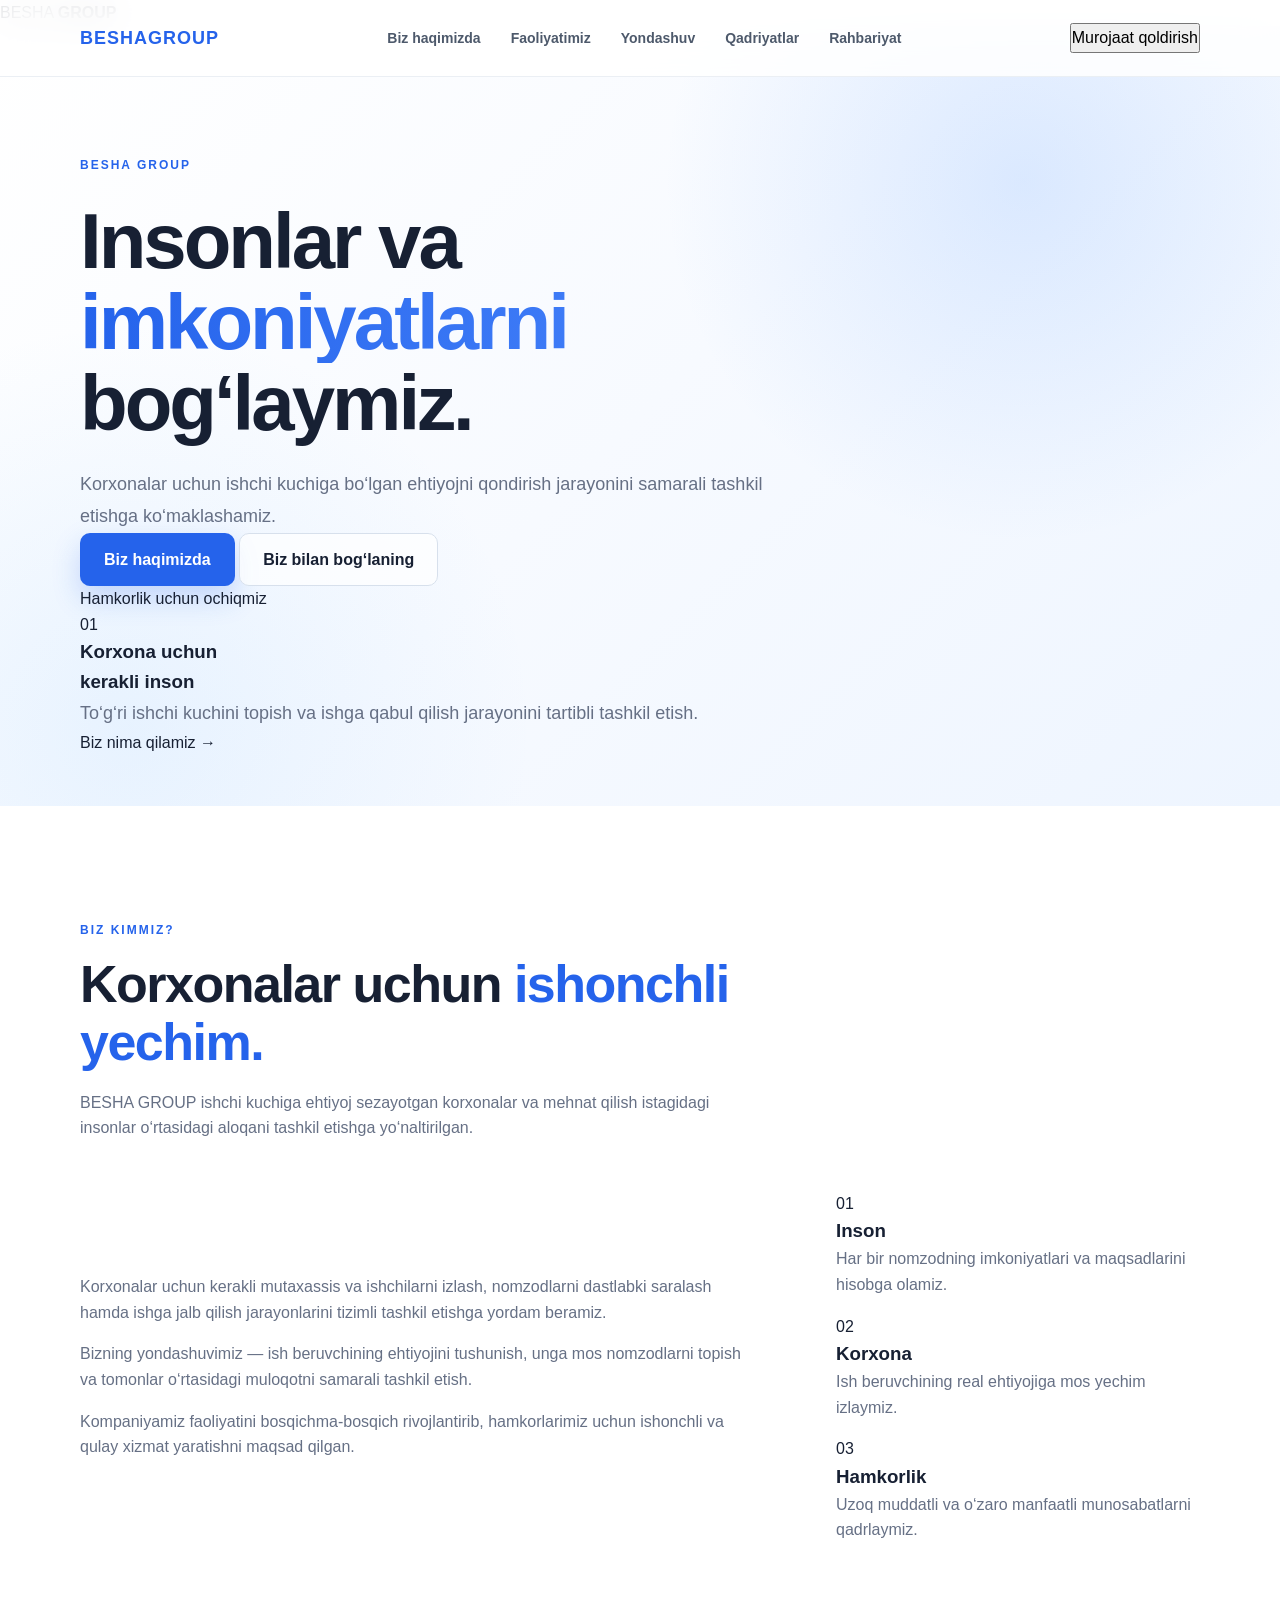
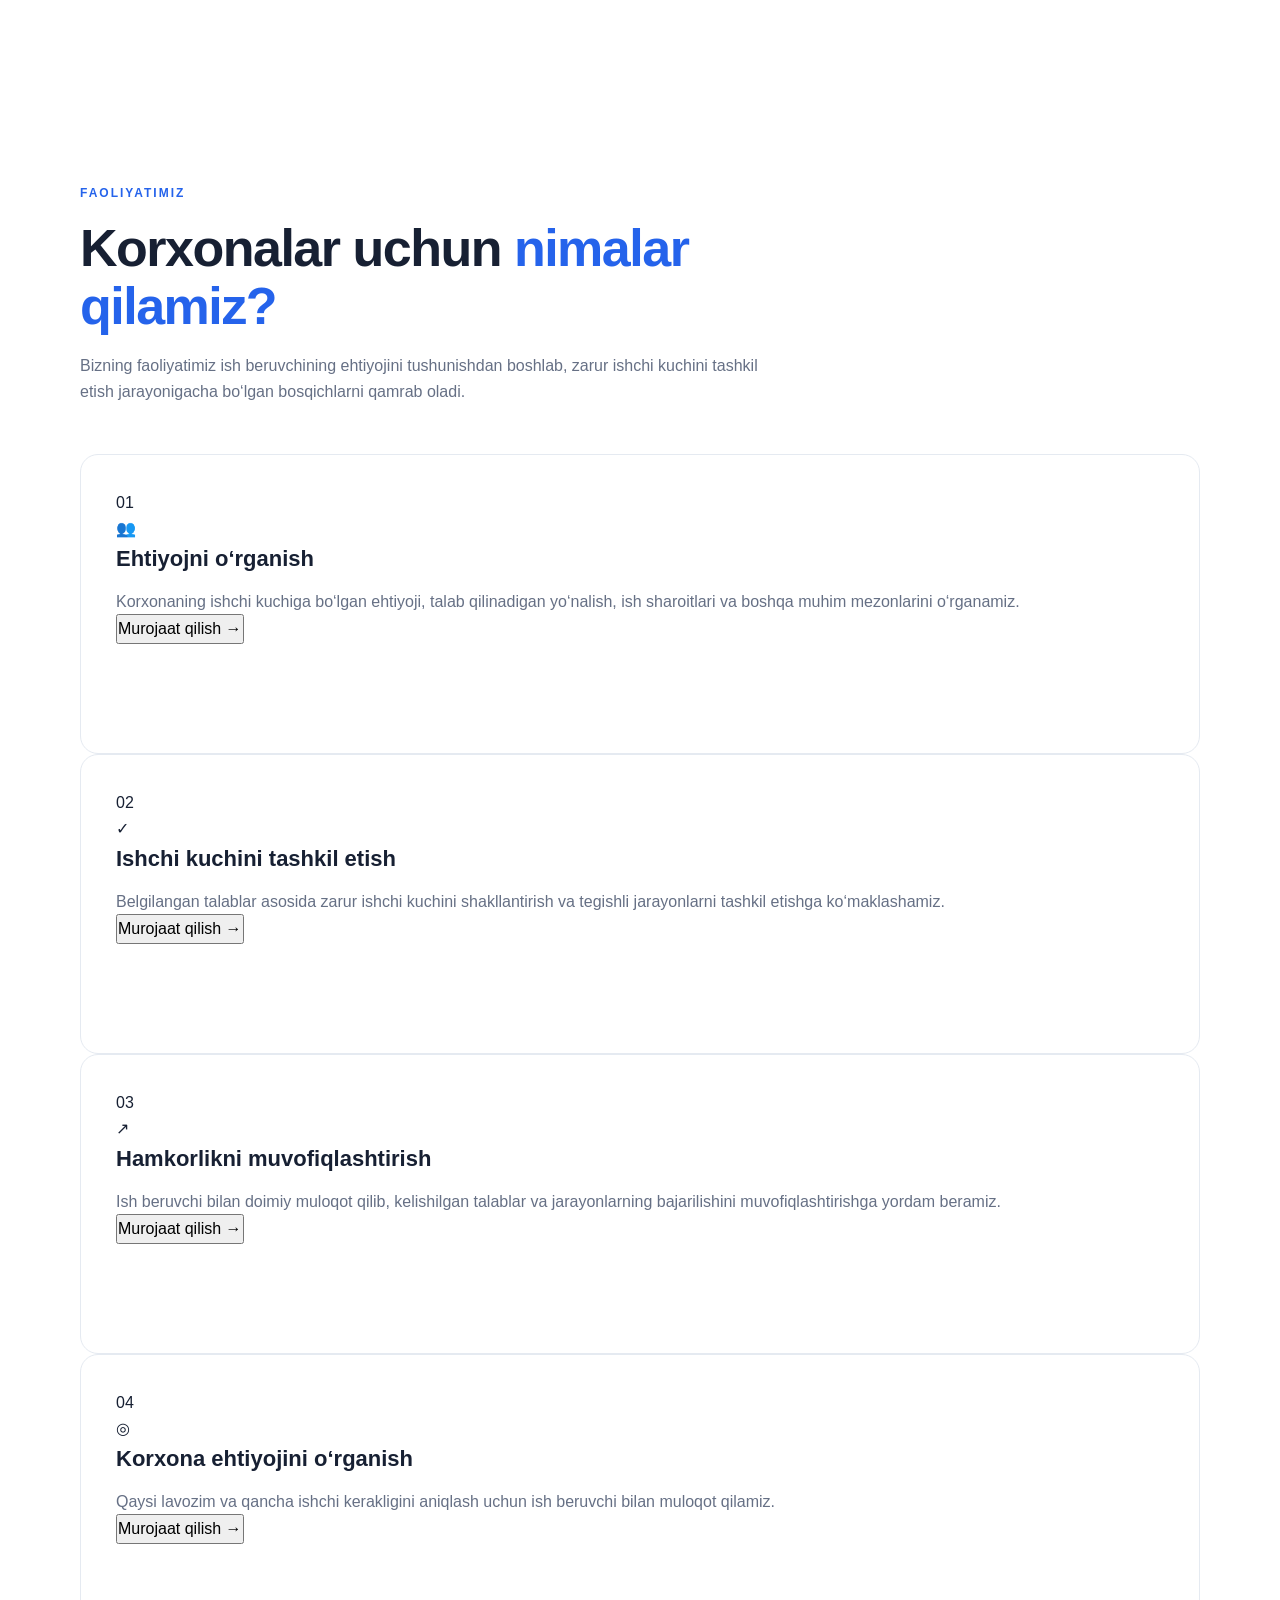
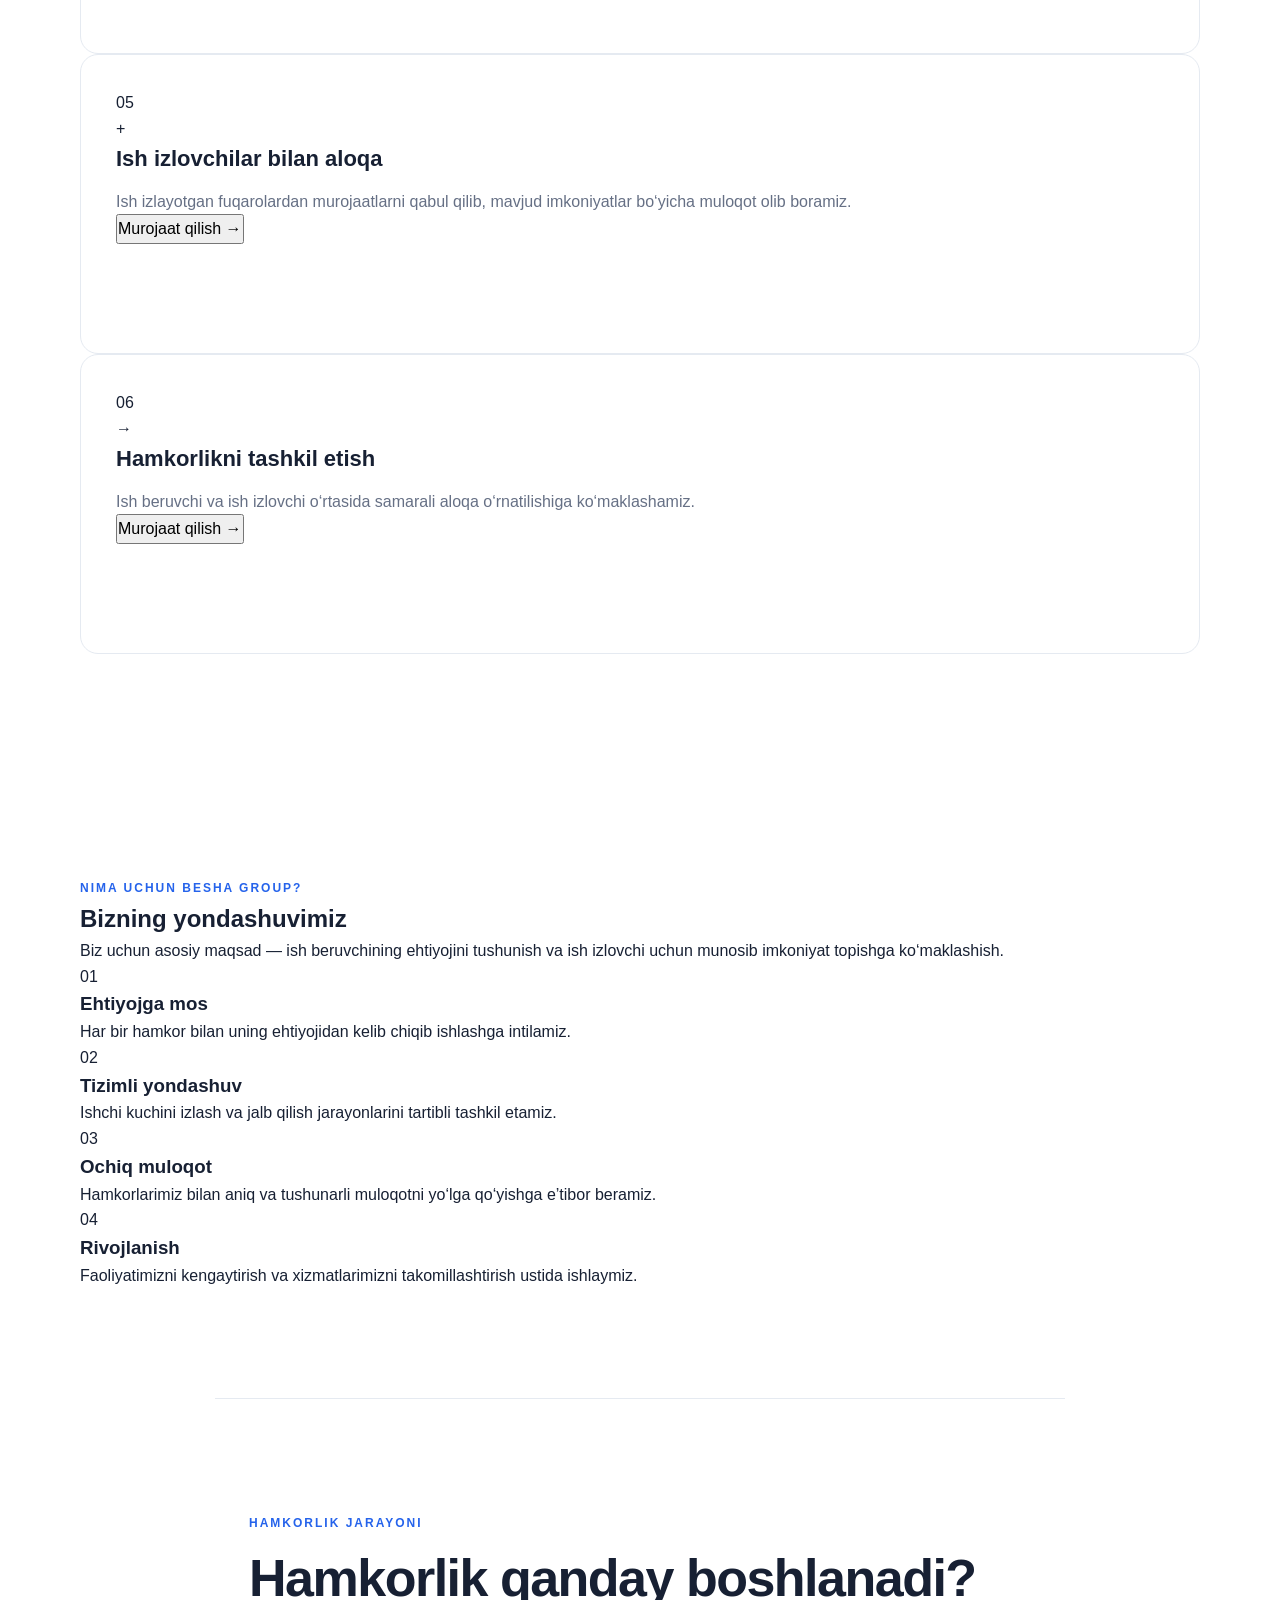
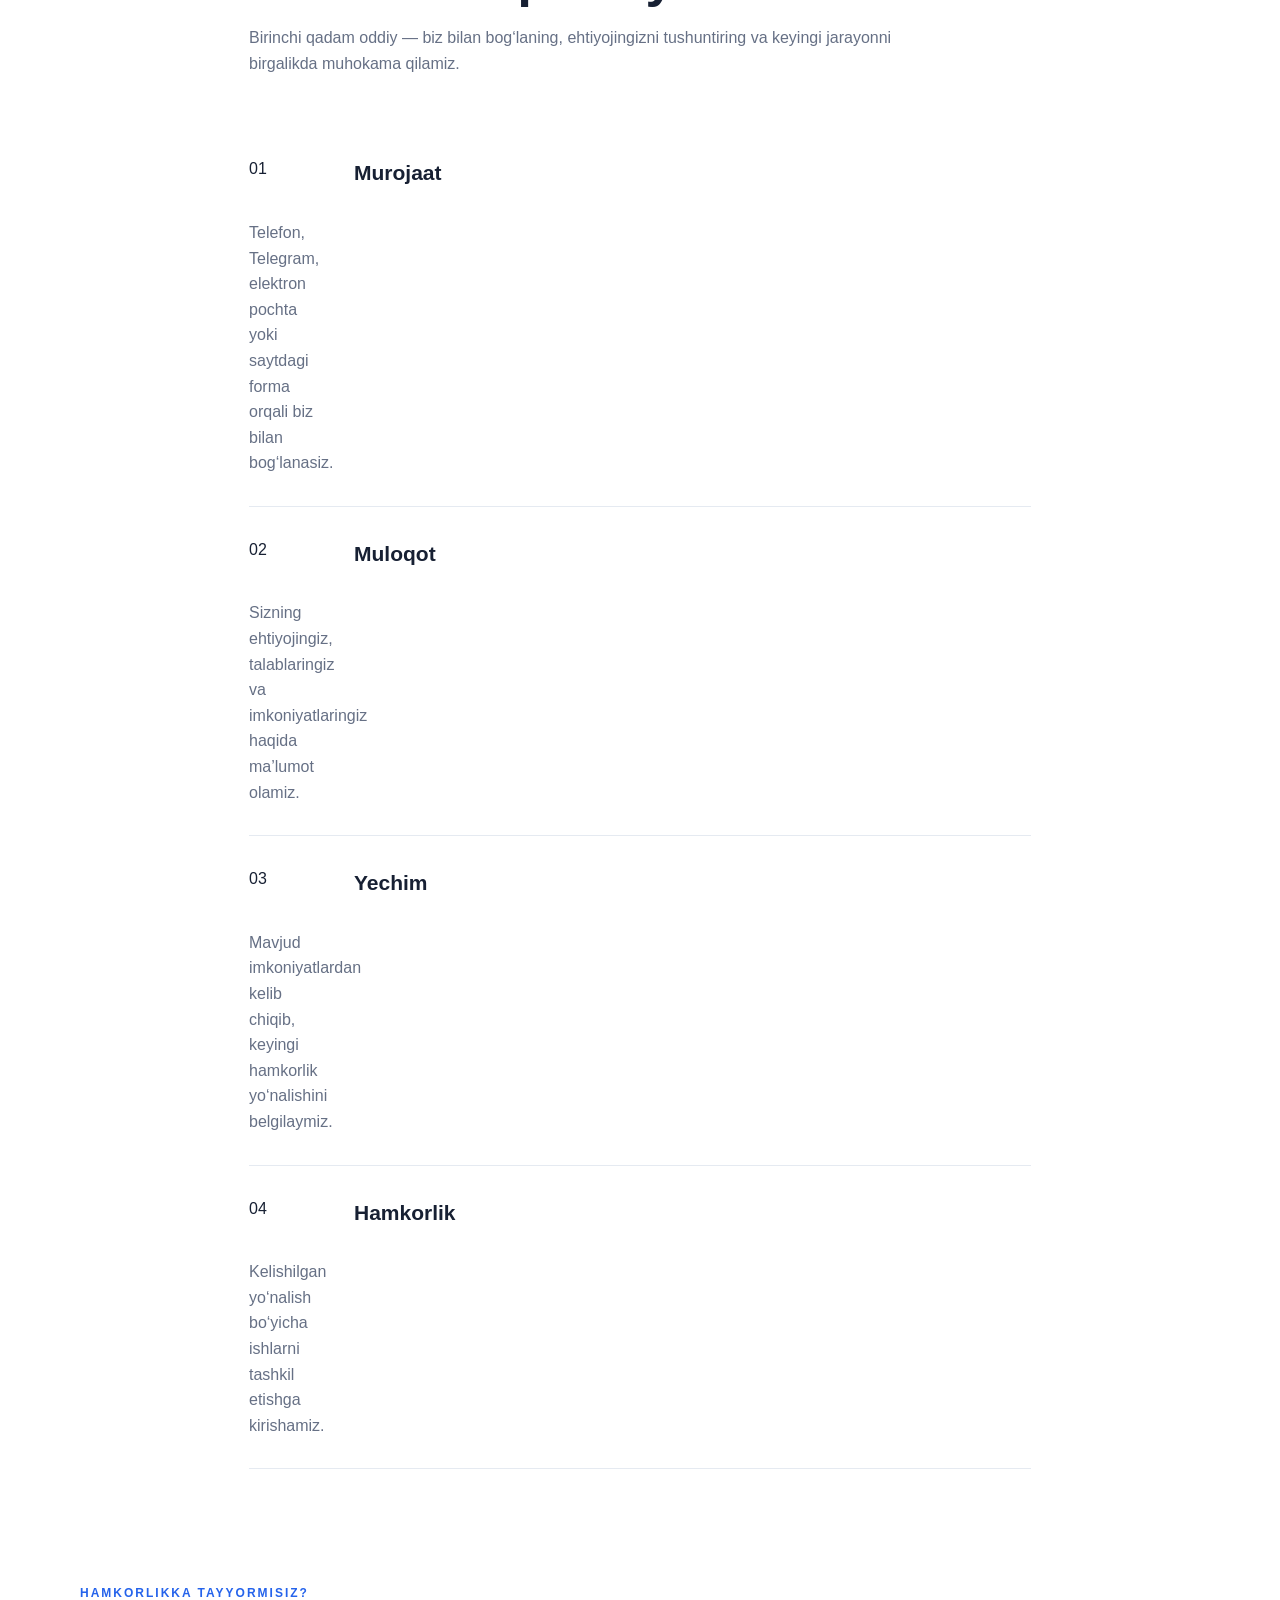
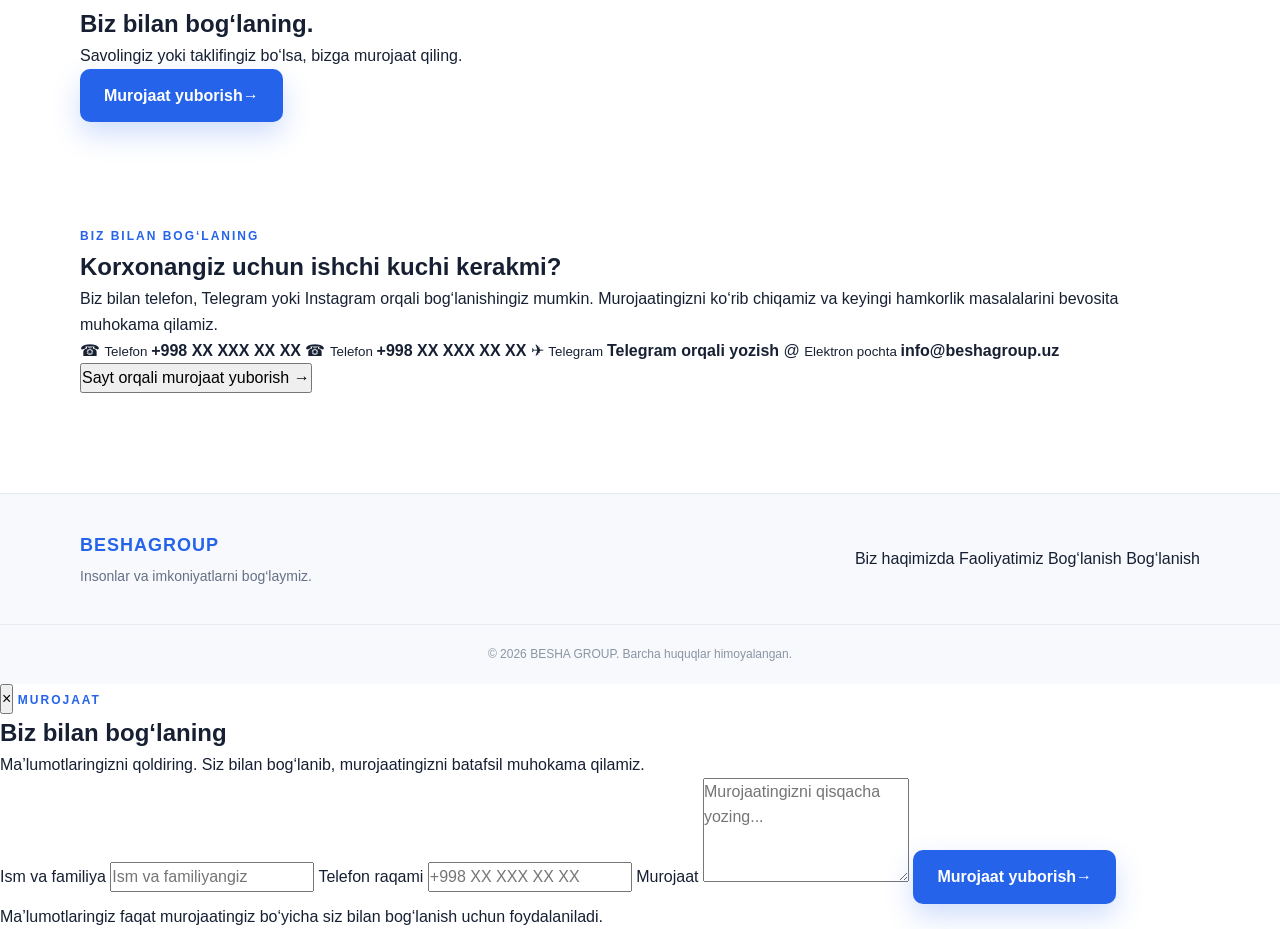
==== commit 8e0ce75e: "Update print statement from 'Hello' to 'Goodbye'" ====
--- a/index.html
+++ b/index.html
@@ -1,1355 +1,1075 @@
 <!DOCTYPE html>
 <html lang="uz">
-
 <head>
     <meta charset="UTF-8">
     <meta name="viewport" content="width=device-width, initial-scale=1.0">
 
-    <title>Besha Group — Insonlar va imkoniyatlarni bog‘laymiz</title>
-
-    <meta name="description"
-        content="Besha Group — korxonalar uchun ishchi kuchi bilan ta'minlash va ishga qabul qilish jarayonlarini tashkil etishga ko‘maklashuvchi kompaniya.">
-
-    <meta name="keywords"
-        content="Besha Group, ishchi kuchi, recruitment, staffing, Uzbekistan, factory workers">
-
-    <meta name="author" content="Besha Group">
+    <title>BESHA GROUP — Ishchi kuchi va hamkorlik</title>
+
+    <meta
+        name="description"
+        content="BESHA GROUP — korxonalar uchun ishchi kuchini tanlash, jalb qilish va ishga qabul qilish jarayonlarini tashkil etishga ko‘maklashuvchi kompaniya."
+    >
+
+    <meta name="theme-color" content="#ffffff">
 
     <link rel="stylesheet" href="style.css">
 </head>
 
 <body>
 
-    <!-- =====================================================
-         INTRO
-    ====================================================== -->
-
-    <div class="intro" id="intro">
-
-        <div class="intro-content">
-
-            <div class="intro-logo">
-                <span>BESHA</span>
-                <strong>GROUP</strong>
-            </div>
-
-            <p>INSONLAR VA IMKONIYATLARNI BOG‘LAYMIZ</p>
-
-        </div>
-
-    </div>
-
-
-    <!-- =====================================================
-         HEADER
-    ====================================================== -->
-
-    <header class="header">
-
-        <div class="container nav">
-
-            <!-- LOGO -->
-
-            <a href="#home" class="logo">
-                <span>BESHA</span> GROUP
-            </a>
-
-
-            <!-- NAVIGATION -->
-
-            <nav class="menu" id="menu">
-
-                <a href="#about">
-                    Biz haqimizda
-                </a>
-
-                <a href="#services">
-                    Faoliyatimiz
-                </a>
-
-                <a href="#approach">
-                    Yondashuv
-                </a>
-
-                <a href="#values">
-                    Qadriyatlar
-                </a>
-
-                <a href="#team">
-                    Rahbariyat
-                </a>
-
-                <a href="#contact">
-                    Bog‘lanish
-                </a>
-
-            </nav>
-
-
-            <!-- LANGUAGE -->
-
-            <div class="language-switcher">
-
-                <button
-                    type="button"
-                    class="language-current"
-                    id="languageButton"
-                    aria-expanded="false"
-                    aria-haspopup="true">
-
-                    <span id="currentLanguage">
-                        UZ
-                    </span>
-
-                    <span class="language-arrow">
-                        ▾
-                    </span>
-
-                </button>
-
-
-                <div
-                    class="language-dropdown"
-                    id="languageDropdown">
-
-                    <button
-                        type="button"
-                        class="language-option active"
-                        data-lang="uz">
-
-                        <span>
-                            O‘zbekcha
-                        </span>
-
-                        <strong>
-                            UZ
-                        </strong>
-
-                    </button>
-
-
-                    <button
-                        type="button"
-                        class="language-option"
-                        data-lang="en">
-
-                        <span>
-                            English
-                        </span>
-
-                        <strong>
-                            EN
-                        </strong>
-
-                    </button>
-
-
-                    <button
-                        type="button"
-                        class="language-option"
-                        data-lang="ru">
-
-                        <span>
-                            Русский
-                        </span>
-
-                        <strong>
-                            RU
-                        </strong>
-
-                    </button>
-
-                </div>
-
-            </div>
-
-
-            <!-- HEADER BUTTON -->
-
-            <a
-                href="#contact"
-                class="nav-btn">
-
-                Bog‘lanish
-
-            </a>
-
-
-            <!-- MOBILE MENU -->
+<!-- =========================
+     PAGE LOADER
+========================= -->
+
+<div class="page-loader" id="pageLoader">
+    <div class="loader-logo">
+        <span>BESHA</span>
+        <strong>GROUP</strong>
+    </div>
+
+    <div class="loader-line">
+        <span></span>
+    </div>
+</div>
+
+
+<!-- =========================
+     HEADER
+========================= -->
+
+<header class="header" id="header">
+
+    <div class="container nav">
+
+        <a href="#home" class="logo">
+            <span class="logo-main">BESHA</span>
+            <span class="logo-sub">GROUP</span>
+        </a>
+
+
+        <nav class="menu" id="mainMenu">
+
+            <a href="#home">Bosh sahifa</a>
+
+            <a href="#about">Biz haqimizda</a>
+
+            <a href="#services">Xizmatlar</a>
+
+            <a href="#why-us">Nega biz?</a>
+
+            <a href="#contact">Bog‘lanish</a>
+
+        </nav>
+
+
+        <div class="nav-actions">
+
+            <button
+                type="button"
+                class="nav-contact"
+                onclick="openForm()"
+            >
+                Murojaat qoldirish
+            </button>
 
             <button
                 type="button"
                 class="menu-btn"
-                id="menuButton"
-                aria-label="Menyu">
-
-                <span></span>
-                <span></span>
-                <span></span>
-
+                id="menuBtn"
+                aria-label="Menyuni ochish"
+                aria-expanded="false"
+            >
+                ☰
             </button>
 
         </div>
 
-    </header>
-
-
-    <!-- =====================================================
-         MAIN
-    ====================================================== -->
-
-    <main>
-
-
-        <!-- =================================================
-             HERO
-        ================================================== -->
-
-        <section
-            class="hero"
-            id="home">
-
-            <div class="hero-shape shape-1"></div>
-            <div class="hero-shape shape-2"></div>
-            <div class="hero-shape shape-3"></div>
-
-
-            <div class="container hero-content">
-
-                <div class="hero-tag">
-                    BESHA GROUP
-                </div>
-
-
-                <h1>
-
-                    Insonlar va
-                    <span>imkoniyatlarni</span>
-                    bog‘laymiz.
-
-                </h1>
-
-
-                <p>
-
-                    Korxonalar uchun ishchi kuchiga bo‘lgan
-                    ehtiyojni qondirish jarayonini samarali
-                    tashkil etishga ko‘maklashamiz.
-
-                </p>
-
-
-                <div class="hero-actions">
-
-                    <a
-                        href="#about"
-                        class="primary-btn">
-
-                        Biz haqimizda
-
-                    </a>
-
-
-                    <a
-                        href="#contact"
-                        class="secondary-btn">
-
-                        Biz bilan bog‘laning
-
-                    </a>
-
-                </div>
-
-            </div>
-
-        </section>
-
-
-
-        <!-- =================================================
-             ABOUT
-        ================================================== -->
-
-        <section
-            class="section about"
-            id="about">
-
-            <div class="container about-grid">
-
-
-                <div class="reveal">
-
-                    <span class="section-label">
-                        BIZ KIMMIZ?
+    </div>
+
+</header>
+
+
+<!-- =========================
+     HERO
+========================= -->
+
+<main>
+
+<section class="hero" id="home">
+
+    <div class="hero-shape hero-shape-one"></div>
+    <div class="hero-shape hero-shape-two"></div>
+
+    <div class="container hero-container">
+
+        <div class="hero-content">
+
+            <div class="section-label">
+                BESHA GROUP
+            </div>
+
+            <h1>
+                Insonlar va
+                <span>imkoniyatlarni</span>
+                bog‘laymiz
+            </h1>
+
+            <p>
+                Biz korxonalar ehtiyojiga mos ishchi kuchini
+                izlash, tanlash va ishga jalb qilish jarayonlarini
+                tashkil etishga ko‘maklashamiz.
+            </p>
+
+            <div class="hero-buttons">
+
+                <button
+                    type="button"
+                    class="primary-btn"
+                    onclick="openForm()"
+                >
+                    Biz bilan bog‘lanish
+                    <span>→</span>
+                </button>
+
+                <a href="#about" class="secondary-btn">
+                    Biz haqimizda
+                    <span>↓</span>
+                </a>
+
+            </div>
+
+            <div class="hero-note">
+                <span class="note-dot"></span>
+                Hamkorlik uchun ochiqmiz
+            </div>
+
+        </div>
+
+
+        <div class="hero-card">
+
+            <div class="hero-card-top">
+
+                <span class="hero-card-number">
+                    01
+                </span>
+
+                <span class="hero-card-line"></span>
+
+            </div>
+
+            <h3>
+                Korxona uchun
+                <br>
+                kerakli inson
+            </h3>
+
+            <p>
+                To‘g‘ri ishchi kuchini topish va ishga
+                qabul qilish jarayonini tartibli tashkil etish.
+            </p>
+
+            <a href="#services">
+                Biz nima qilamiz →
+            </a>
+
+        </div>
+
+    </div>
+
+</section>
+
+
+<!-- =========================
+     ABOUT
+========================= -->
+
+<section class="section about" id="about">
+
+    <div class="container">
+
+        <div class="section-heading">
+
+            <div>
+                <span class="section-label">
+                    BIZ HAQIMIZDA
+                </span>
+
+                <h2>
+                    Ish beruvchi va
+                    ish izlovchini
+                    bog‘laymiz
+                </h2>
+            </div>
+
+            <p>
+                BESHA GROUP ishchi kuchiga ehtiyoj sezayotgan
+                korxonalar va mehnat qilish istagidagi insonlar
+                o‘rtasidagi aloqani tashkil etishga yo‘naltirilgan.
+            </p>
+
+        </div>
+
+
+        <div class="about-grid">
+
+            <div class="about-main">
+
+                <p>
+                    Korxonalar uchun kerakli mutaxassis va
+                    ishchilarni izlash, nomzodlarni dastlabki
+                    saralash hamda ishga jalb qilish jarayonlarini
+                    tizimli tashkil etishga yordam beramiz.
+                </p>
+
+                <p>
+                    Bizning yondashuvimiz — ish beruvchining
+                    ehtiyojini tushunish, unga mos nomzodlarni
+                    topish va tomonlar o‘rtasidagi muloqotni
+                    samarali tashkil etish.
+                </p>
+
+                <p>
+                    Kompaniyamiz faoliyatini bosqichma-bosqich
+                    rivojlantirib, hamkorlarimiz uchun ishonchli
+                    va qulay xizmat yaratishni maqsad qilgan.
+                </p>
+
+            </div>
+
+
+            <div class="about-info">
+
+                <div class="info-item">
+                    <span>01</span>
+
+                    <div>
+                        <h3>Inson</h3>
+                        <p>
+                            Har bir nomzodning imkoniyatlari
+                            va maqsadlarini hisobga olamiz.
+                        </p>
+                    </div>
+                </div>
+
+
+                <div class="info-item">
+                    <span>02</span>
+
+                    <div>
+                        <h3>Korxona</h3>
+                        <p>
+                            Ish beruvchining real ehtiyojiga
+                            mos yechim izlaymiz.
+                        </p>
+                    </div>
+                </div>
+
+
+                <div class="info-item">
+                    <span>03</span>
+
+                    <div>
+                        <h3>Hamkorlik</h3>
+                        <p>
+                            Uzoq muddatli va o‘zaro manfaatli
+                            munosabatlarni qadrlaymiz.
+                        </p>
+                    </div>
+                </div>
+
+            </div>
+
+        </div>
+
+    </div>
+
+</section>
+
+
+<!-- =========================
+     SERVICES
+========================= -->
+
+<section class="section services" id="services">
+
+    <div class="container">
+
+        <div class="section-heading">
+
+            <div>
+
+                <span class="section-label">
+                    XIZMATLAR
+                </span>
+
+                <h2>
+                    Biz nimalar
+                    qila olamiz?
+                </h2>
+
+            </div>
+
+            <p>
+                Korxonaning ishchi kuchiga bo‘lgan ehtiyojidan
+                kelib chiqib, ishga jalb qilish jarayonini
+                tashkil etishga ko‘maklashamiz.
+            </p>
+
+        </div>
+
+
+        <div class="services-grid">
+
+
+            <article class="service-card">
+
+                <div class="service-number">
+                    01
+                </div>
+
+                <div class="service-icon">
+                    👥
+                </div>
+
+                <h3>
+                    Ishchi kuchini izlash
+                </h3>
+
+                <p>
+                    Korxona uchun zarur bo‘lgan ishchi va
+                    nomzodlarni izlash jarayonini tashkil qilamiz.
+                </p>
+
+                <button
+                    type="button"
+                    onclick="openForm()"
+                >
+                    Murojaat qilish →
+                </button>
+
+            </article>
+
+
+            <article class="service-card">
+
+                <div class="service-number">
+                    02
+                </div>
+
+                <div class="service-icon">
+                    ✓
+                </div>
+
+                <h3>
+                    Nomzodlarni tanlash
+                </h3>
+
+                <p>
+                    Ish o‘rnining talablari va korxona ehtiyojidan
+                    kelib chiqib, mos nomzodlarni aniqlashga
+                    ko‘maklashamiz.
+                </p>
+
+                <button
+                    type="button"
+                    onclick="openForm()"
+                >
+                    Murojaat qilish →
+                </button>
+
+            </article>
+
+
+            <article class="service-card">
+
+                <div class="service-number">
+                    03
+                </div>
+
+                <div class="service-icon">
+                    ↗
+                </div>
+
+                <h3>
+                    Ishga jalb qilish
+                </h3>
+
+                <p>
+                    Nomzod va ish beruvchi o‘rtasidagi
+                    bog‘lanish hamda keyingi jarayonlarni
+                    tashkil etishga yordam beramiz.
+                </p>
+
+                <button
+                    type="button"
+                    onclick="openForm()"
+                >
+                    Murojaat qilish →
+                </button>
+
+            </article>
+
+
+            <article class="service-card">
+
+                <div class="service-number">
+                    04
+                </div>
+
+                <div class="service-icon">
+                    ◎
+                </div>
+
+                <h3>
+                    Korxona ehtiyojini o‘rganish
+                </h3>
+
+                <p>
+                    Qaysi lavozim va qancha ishchi kerakligini
+                    aniqlash uchun ish beruvchi bilan
+                    muloqot qilamiz.
+                </p>
+
+                <button
+                    type="button"
+                    onclick="openForm()"
+                >
+                    Murojaat qilish →
+                </button>
+
+            </article>
+
+
+            <article class="service-card">
+
+                <div class="service-number">
+                    05
+                </div>
+
+                <div class="service-icon">
+                    +
+                </div>
+
+                <h3>
+                    Ish izlovchilar bilan aloqa
+                </h3>
+
+                <p>
+                    Ish izlayotgan fuqarolardan murojaatlarni
+                    qabul qilib, mavjud imkoniyatlar bo‘yicha
+                    muloqot olib boramiz.
+                </p>
+
+                <button
+                    type="button"
+                    onclick="openForm()"
+                >
+                    Murojaat qilish →
+                </button>
+
+            </article>
+
+
+            <article class="service-card">
+
+                <div class="service-number">
+                    06
+                </div>
+
+                <div class="service-icon">
+                    →
+                </div>
+
+                <h3>
+                    Hamkorlikni tashkil etish
+                </h3>
+
+                <p>
+                    Ish beruvchi va ish izlovchi o‘rtasida
+                    samarali aloqa o‘rnatilishiga
+                    ko‘maklashamiz.
+                </p>
+
+                <button
+                    type="button"
+                    onclick="openForm()"
+                >
+                    Murojaat qilish →
+                </button>
+
+            </article>
+
+        </div>
+
+    </div>
+
+</section>
+
+
+<!-- =========================
+     WHY US
+========================= -->
+
+<section class="section why-us" id="why-us">
+
+    <div class="container">
+
+        <div class="center-heading">
+
+            <span class="section-label">
+                NIMA UCHUN BESHA GROUP?
+            </span>
+
+            <h2>
+                Bizning yondashuvimiz
+            </h2>
+
+            <p>
+                Biz uchun asosiy maqsad — ish beruvchining
+                ehtiyojini tushunish va ish izlovchi uchun
+                munosib imkoniyat topishga ko‘maklashish.
+            </p>
+
+        </div>
+
+
+        <div class="advantages">
+
+
+            <div class="advantage">
+
+                <span>01</span>
+
+                <h3>
+                    Ehtiyojga mos
+                </h3>
+
+                <p>
+                    Har bir hamkor bilan uning ehtiyojidan
+                    kelib chiqib ishlashga intilamiz.
+                </p>
+
+            </div>
+
+
+            <div class="advantage">
+
+                <span>02</span>
+
+                <h3>
+                    Tizimli yondashuv
+                </h3>
+
+                <p>
+                    Ishchi kuchini izlash va jalb qilish
+                    jarayonlarini tartibli tashkil etamiz.
+                </p>
+
+            </div>
+
+
+            <div class="advantage">
+
+                <span>03</span>
+
+                <h3>
+                    Ochiq muloqot
+                </h3>
+
+                <p>
+                    Hamkorlarimiz bilan aniq va tushunarli
+                    muloqotni yo‘lga qo‘yishga e’tibor beramiz.
+                </p>
+
+            </div>
+
+
+            <div class="advantage">
+
+                <span>04</span>
+
+                <h3>
+                    Rivojlanish
+                </h3>
+
+                <p>
+                    Faoliyatimizni kengaytirish va xizmatlarimizni
+                    takomillashtirish ustida ishlaymiz.
+                </p>
+
+            </div>
+
+        </div>
+
+    </div>
+
+</section>
+
+
+<!-- =========================
+     HOW IT WORKS
+========================= -->
+
+<section class="section process">
+
+    <div class="container">
+
+        <div class="section-heading">
+
+            <div>
+
+                <span class="section-label">
+                    HAMKORLIK JARAYONI
+                </span>
+
+                <h2>
+                    Hamkorlik qanday
+                    boshlanadi?
+                </h2>
+
+            </div>
+
+            <p>
+                Birinchi qadam oddiy — biz bilan bog‘laning,
+                ehtiyojingizni tushuntiring va keyingi
+                jarayonni birgalikda muhokama qilamiz.
+            </p>
+
+        </div>
+
+
+        <div class="process-grid">
+
+
+            <div class="process-item">
+
+                <div class="process-number">
+                    01
+                </div>
+
+                <h3>
+                    Murojaat
+                </h3>
+
+                <p>
+                    Telefon, Telegram, elektron pochta yoki
+                    saytdagi forma orqali biz bilan bog‘lanasiz.
+                </p>
+
+            </div>
+
+
+            <div class="process-item">
+
+                <div class="process-number">
+                    02
+                </div>
+
+                <h3>
+                    Muloqot
+                </h3>
+
+                <p>
+                    Sizning ehtiyojingiz, talablaringiz va
+                    imkoniyatlaringiz haqida ma’lumot olamiz.
+                </p>
+
+            </div>
+
+
+            <div class="process-item">
+
+                <div class="process-number">
+                    03
+                </div>
+
+                <h3>
+                    Yechim
+                </h3>
+
+                <p>
+                    Mavjud imkoniyatlardan kelib chiqib,
+                    keyingi hamkorlik yo‘nalishini belgilaymiz.
+                </p>
+
+            </div>
+
+
+            <div class="process-item">
+
+                <div class="process-number">
+                    04
+                </div>
+
+                <h3>
+                    Hamkorlik
+                </h3>
+
+                <p>
+                    Kelishilgan yo‘nalish bo‘yicha ishlarni
+                    tashkil etishga kirishamiz.
+                </p>
+
+            </div>
+
+        </div>
+
+    </div>
+
+</section>
+
+
+<!-- =========================
+     CTA
+========================= -->
+
+<section class="cta">
+
+    <div class="container cta-box">
+
+        <div>
+
+            <span class="section-label">
+                HAMKORLIKKA TAYYORMISIZ?
+            </span>
+
+            <h2>
+                Biz bilan bog‘laning.
+            </h2>
+
+            <p>
+                Savolingiz yoki taklifingiz bo‘lsa,
+                bizga murojaat qiling.
+            </p>
+
+        </div>
+
+
+        <button
+            type="button"
+            class="primary-btn light-btn"
+            onclick="openForm()"
+        >
+            Murojaat yuborish
+            <span>→</span>
+        </button>
+
+    </div>
+
+</section>
+
+
+<!-- =========================
+     CONTACT
+========================= -->
+
+<section class="section contact" id="contact">
+
+    <div class="container">
+
+        <div class="contact-grid">
+
+
+            <div class="contact-content">
+
+                <span class="section-label">
+                    BOG‘LANISH
+                </span>
+
+                <h2>
+                    Keling,
+                    suhbatlashamiz.
+                </h2>
+
+                <p>
+                    Hamkorlik, ishchi kuchi yoki kompaniyamiz
+                    faoliyati bo‘yicha savollaringiz bo‘lsa,
+                    biz bilan qulay usulda bog‘lanishingiz mumkin.
+                </p>
+
+            </div>
+
+
+            <div class="contact-list">
+
+
+                <a
+                    href="tel:+998XXXXXXXXX"
+                    class="contact-item"
+                >
+
+                    <span class="contact-icon">
+                        ☎
                     </span>
 
-
-                    <h2>
-
-                        Korxonalar uchun
-                        <span>ishonchli yechim.</span>
-
-                    </h2>
-
-
-                    <p>
-
-                        Besha Group korxonalar va tashkilotlarning
-                        ishchi kuchiga bo‘lgan ehtiyojini qondirish
-                        jarayonini tashkil etishga ixtisoslashgan
-                        kompaniya sifatida faoliyat yuritadi.
-
-                    </p>
-
-
-                    <p>
-
-                        Biz ish beruvchilarning talablarini o‘rganish,
-                        zarur ishchi kuchini shakllantirish va
-                        ishga qabul qilish jarayonlarini samarali
-                        tashkil etishga ko‘maklashamiz.
-
-                    </p>
-
-                </div>
-
-
-                <div
-                    class="about-highlight reveal">
-
-                    <div class="highlight-line"></div>
-
-
                     <span>
-                        ASOSIY MAQSADIMIZ
+                        <small>
+                            Telefon
+                        </small>
+
+                        <strong>
+                            +998 XX XXX XX XX
+                        </strong>
                     </span>
 
-
-                    <h3>
-
-                        Korxonalar uchun
-                        kerakli ishchi kuchini
-                        samarali tashkil etishga
-                        ko‘maklashish.
-
-                    </h3>
-
-                </div>
-
-            </div>
-
-        </section>
-
-
-
-        <!-- =================================================
-             WHY BESHA
-        ================================================== -->
-
-        <section
-            class="section problem-section">
-
-            <div class="container">
-
-
-                <div class="section-heading reveal">
-
-                    <span class="section-label">
-                        BIZGA NIMA UCHUN MUROJAAT QILISHADI?
+                </a>
+
+
+                <a
+                    href="tel:+998XXXXXXXXX"
+                    class="contact-item"
+                >
+
+                    <span class="contact-icon">
+                        ☎
                     </span>
 
-
-                    <h2>
-
-                        Ishchi kuchi masalasida
-                        <span>aniq va amaliy yondashuv.</span>
-
-                    </h2>
-
-
-                    <p>
-
-                        Korxonalarda ishchi kuchiga bo‘lgan ehtiyoj
-                        turlicha bo‘lishi mumkin. Biz har bir
-                        murojaatni korxonaning real ehtiyojidan
-                        kelib chiqib ko‘rib chiqamiz.
-
-                    </p>
-
-                </div>
-
-
-
-                <div class="problem-grid">
-
-
-                    <div class="problem-card reveal">
-
-                        <div class="card-number">
-                            01
-                        </div>
-
-
-                        <h3>
-                            Ishchi kuchiga ehtiyoj
-                        </h3>
-
-
-                        <p>
-
-                            Ishlab chiqarish yoki boshqa faoliyat
-                            yo‘nalishlarida qo‘shimcha ishchi kuchiga
-                            ehtiyoj sezayotgan korxonalar biz bilan
-                            bog‘lanishlari mumkin.
-
-                        </p>
-
-                    </div>
-
-
-
-                    <div class="solution-card reveal">
-
-                        <div class="card-number">
-                            BG
-                        </div>
-
-
-                        <h3>
-                            Bizning yondashuv
-                        </h3>
-
-
-                        <p>
-
-                            Avvalo korxonaning talablarini,
-                            ish sharoitlarini va zarur ishchi
-                            kuchi parametrlarini tushunamiz.
-                            Shundan so‘ng tegishli jarayonni
-                            tashkil etishga kirishamiz.
-
-                        </p>
-
-                    </div>
-
-
-
-                    <div class="problem-card reveal">
-
-                        <div class="card-number">
-                            02
-                        </div>
-
-
-                        <h3>
-                            Jarayonni yengillashtirish
-                        </h3>
-
-
-                        <p>
-
-                            Maqsadimiz — korxona uchun ishchi
-                            kuchini izlash va ishga qabul qilish
-                            bilan bog‘liq jarayonlarni imkon qadar
-                            tartibli va samarali tashkil etishga
-                            ko‘maklashish.
-
-                        </p>
-
-                    </div>
-
-                </div>
-
-            </div>
-
-        </section>
-
-
-
-        <!-- =================================================
-             SERVICES
-        ================================================== -->
-
-        <section
-            class="section services"
-            id="services">
-
-            <div class="container">
-
-
-                <div class="section-heading reveal">
-
-                    <span class="section-label">
-                        FAOLIYATIMIZ
+                    <span>
+                        <small>
+                            Telefon
+                        </small>
+
+                        <strong>
+                            +998 XX XXX XX XX
+                        </strong>
                     </span>
 
-
-                    <h2>
-
-                        Korxonalar uchun
-                        <span>nimalar qilamiz?</span>
-
-                    </h2>
-
-
-                    <p>
-
-                        Bizning faoliyatimiz ish beruvchining
-                        ehtiyojini tushunishdan boshlab, zarur
-                        ishchi kuchini tashkil etish jarayonigacha
-                        bo‘lgan bosqichlarni qamrab oladi.
-
-                    </p>
-
-                </div>
-
-
-
-                <div class="service-grid">
-
-
-                    <article
-                        class="service-card reveal">
-
-                        <span>
-                            01
-                        </span>
-
-
-                        <h3>
-                            Ehtiyojni o‘rganish
-                        </h3>
-
-
-                        <p>
-
-                            Korxonaning ishchi kuchiga bo‘lgan
-                            ehtiyoji, talab qilinadigan yo‘nalish,
-                            ish sharoitlari va boshqa muhim
-                            mezonlarini o‘rganamiz.
-
-                        </p>
-
-                    </article>
-
-
-
-                    <article
-                        class="service-card reveal">
-
-                        <span>
-                            02
-                        </span>
-
-
-                        <h3>
-                            Ishchi kuchini tashkil etish
-                        </h3>
-
-
-                        <p>
-
-                            Belgilangan talablar asosida zarur
-                            ishchi kuchini shakllantirish va
-                            tegishli jarayonlarni tashkil etishga
-                            ko‘maklashamiz.
-
-                        </p>
-
-                    </article>
-
-
-
-                    <article
-                        class="service-card reveal">
-
-                        <span>
-                            03
-                        </span>
-
-
-                        <h3>
-                            Hamkorlikni muvofiqlashtirish
-                        </h3>
-
-
-                        <p>
-
-                            Ish beruvchi bilan doimiy muloqot
-                            qilib, kelishilgan talablar va
-                            jarayonlarning bajarilishini
-                            muvofiqlashtirishga yordam beramiz.
-
-                        </p>
-
-                    </article>
-
-                </div>
-
-            </div>
-
-        </section>
-
-
-
-        <!-- =================================================
-             WHO WE WORK WITH
-        ================================================== -->
-
-        <section class="section audience">
-
-            <div class="container">
-
-
-                <div
-                    class="section-heading center reveal">
-
-                    <span class="section-label">
-                        KIMLAR BILAN ISHLAYMIZ?
+                </a>
+
+
+                <a
+                    href="https://t.me/YOUR_USERNAME"
+                    target="_blank"
+                    rel="noopener noreferrer"
+                    class="contact-item"
+                >
+
+                    <span class="contact-icon">
+                        ✈
                     </span>
 
-
-                    <h2>
-
-                        Ish beruvchilar uchun
-                        amaliy yechimlar.
-
-                    </h2>
-
-
-                    <p>
-
-                        Bizning asosiy yo‘nalishimiz —
-                        ishchi kuchiga ehtiyoj sezayotgan
-                        korxonalar bilan ishlash.
-
-                    </p>
-
-                </div>
-
-
-
-                <div class="audience-grid">
-
-
-                    <div class="audience-card reveal">
-
-                        <div class="audience-icon">
-                            01
-                        </div>
-
-
-                        <h3>
-                            Ishlab chiqarish korxonalari
-                        </h3>
-
-
-                        <p>
-
-                            Ishlab chiqarish jarayonlarida
-                            ishchi kuchiga ehtiyoj sezayotgan
-                            zavod va korxonalar.
-
-                        </p>
-
-                    </div>
-
-
-
-                    <div class="audience-card reveal">
-
-                        <div class="audience-icon">
-                            02
-                        </div>
-
-
-                        <h3>
-                            Yirik tashkilotlar
-                        </h3>
-
-
-                        <p>
-
-                            Doimiy yoki ma'lum davr uchun
-                            qo‘shimcha ishchi kuchiga ehtiyoj
-                            sezayotgan tashkilotlar.
-
-                        </p>
-
-                    </div>
-
-                </div>
-
-            </div>
-
-        </section>
-
-
-
-        <!-- =================================================
-             APPROACH
-        ================================================== -->
-
-        <section
-            class="section approach"
-            id="approach">
-
-            <div class="container">
-
-
-                <div class="section-heading reveal">
-
-                    <span class="section-label">
-                        YONDASHUVIMIZ
+                    <span>
+                        <small>
+                            Telegram
+                        </small>
+
+                        <strong>
+                            Telegram orqali yozish
+                        </strong>
                     </span>
 
-
-                    <h2>
-
-                        Har bir korxona uchun
-                        <span>alohida yondashuv.</span>
-
-                    </h2>
-
-                </div>
-
-
-
-                <div class="process">
-
-
-                    <div class="process-item reveal">
-
-                        <span>
-                            01
-                        </span>
-
-
-                        <div>
-
-                            <h3>
-                                Ehtiyojni tushunamiz
-                            </h3>
-
-
-                            <p>
-
-                                Korxona tomonidan qo‘yilgan
-                                talablar va ehtiyojlarni
-                                batafsil o‘rganamiz.
-
-                            </p>
-
-                        </div>
-
-                    </div>
-
-
-
-                    <div class="process-item reveal">
-
-                        <span>
-                            02
-                        </span>
-
-
-                        <div>
-
-                            <h3>
-                                Talablarni aniqlaymiz
-                            </h3>
-
-
-                            <p>
-
-                                Lavozim, ish sharoiti, ish vaqti
-                                va boshqa muhim mezonlarni
-                                aniqlashtiramiz.
-
-                            </p>
-
-                        </div>
-
-                    </div>
-
-
-
-                    <div class="process-item reveal">
-
-                        <span>
-                            03
-                        </span>
-
-
-                        <div>
-
-                            <h3>
-                                Jarayonni tashkil qilamiz
-                            </h3>
-
-
-                            <p>
-
-                                Kelishilgan talablar asosida
-                                zarur ishchi kuchini tashkil
-                                etish jarayonini amalga oshiramiz.
-
-                            </p>
-
-                        </div>
-
-                    </div>
-
-
-
-                    <div class="process-item reveal">
-
-                        <span>
-                            04
-                        </span>
-
-
-                        <div>
-
-                            <h3>
-                                Muloqotni davom ettiramiz
-                            </h3>
-
-
-                            <p>
-
-                                Hamkorlik davomida ish beruvchi
-                                bilan muntazam aloqada bo‘lib,
-                                zarur masalalarni muvofiqlashtiramiz.
-
-                            </p>
-
-                        </div>
-
-                    </div>
-
-                </div>
-
-            </div>
-
-        </section>
-
-
-
-        <!-- =================================================
-             VALUES
-        ================================================== -->
-
-        <section
-            class="section values"
-            id="values">
-
-            <div class="container">
-
-
-                <div
-                    class="section-heading center reveal">
-
-                    <span class="section-label">
-                        QADRIYATLARIMIZ
+                </a>
+
+
+                <a
+                    href="mailto:info@beshagroup.uz"
+                    class="contact-item"
+                >
+
+                    <span class="contact-icon">
+                        @
                     </span>
 
-
-                    <h2>
-                        Ishonch asosidagi hamkorlik.
-                    </h2>
-
-                </div>
-
-
-
-                <div class="values-grid">
-
-
-                    <div class="value reveal">
-
-                        <h3>
-                            Ishonch
-                        </h3>
-
-
-                        <p>
-
-                            Biznes hamkorlikda ishonch va
-                            o‘zaro hurmatni asosiy tamoyillardan
-                            biri deb bilamiz.
-
-                        </p>
-
-                    </div>
-
-
-
-                    <div class="value reveal">
-
-                        <h3>
-                            Mas'uliyat
-                        </h3>
-
-
-                        <p>
-
-                            Kelishilgan vazifalar va
-                            majburiyatlarga mas'uliyat bilan
-                            yondashamiz.
-
-                        </p>
-
-                    </div>
-
-
-
-                    <div class="value reveal">
-
-                        <h3>
-                            Aniqlik
-                        </h3>
-
-
-                        <p>
-
-                            Talablar, shartlar va jarayonlar
-                            bo‘yicha imkon qadar aniq va
-                            tushunarli muloqotni ta'minlaymiz.
-
-                        </p>
-
-                    </div>
-
-
-
-                    <div class="value reveal">
-
-                        <h3>
-                            Rivojlanish
-                        </h3>
-
-
-                        <p>
-
-                            Faoliyatimizni takomillashtirish
-                            va korxonalar uchun yanada samarali
-                            yechimlar yaratishga intilamiz.
-
-                        </p>
-
-                    </div>
-
-                </div>
-
-            </div>
-
-        </section>
-
-
-
-        <!-- =================================================
-             MANAGEMENT
-        ================================================== -->
-
-        <section
-            class="section team"
-            id="team">
-
-            <div class="container">
-
-
-                <div
-                    class="section-heading center reveal">
-
-                    <span class="section-label">
-                        RAHBARIYAT
+                    <span>
+                        <small>
+                            Elektron pochta
+                        </small>
+
+                        <strong>
+                            info@beshagroup.uz
+                        </strong>
                     </span>
 
-
-                    <h2>
-                        Besha Group rahbariyati.
-                    </h2>
-
-
-                    <p>
-
-                        Rahbariyat haqida ma'lumot olish
-                        uchun tegishli kartani tanlang.
-
-                    </p>
-
-                </div>
-
-
-
-                <div class="team-grid">
-
-
-                    <button
-                        type="button"
-                        class="person-card reveal"
-                        onclick="openPerson('director')">
-
-
-                        <div class="person-icon">
-                            BG
-                        </div>
-
-
-                        <span class="person-role">
-                            DIREKTOR
-                        </span>
-
-
-                        <h3>
-                            Ism Familiya
-                        </h3>
-
-
-                        <span class="person-more">
-                            Batafsil →
-                        </span>
-
-                    </button>
-
-
-
-                    <button
-                        type="button"
-                        class="person-card reveal"
-                        onclick="openPerson('manager')">
-
-
-                        <div class="person-icon">
-                            BG
-                        </div>
-
-
-                        <span class="person-role">
-                            MENEJER
-                        </span>
-
-
-                        <h3>
-                            Ism Familiya
-                        </h3>
-
-
-                        <span class="person-more">
-                            Batafsil →
-                        </span>
-
-                    </button>
-
-                </div>
-
-            </div>
-
-        </section>
-
-
-
-        <!-- =================================================
-             FUTURE
-        ================================================== -->
-
-        <section class="future">
-
-            <div
-                class="container future-content reveal">
-
-
-                <span>
-                    KELAJAKKA QARASH
-                </span>
-
-
-                <h2>
-
-                    Ishonchli hamkorlikdan
-                    <br>
-
-                    <strong>
-                        barqaror natijalar sari.
-                    </strong>
-
-                </h2>
-
-
-                <p>
-
-                    Besha Group korxonalar uchun ishchi
-                    kuchini tashkil etish jarayonlarini
-                    yanada samarali, tizimli va qulay
-                    qilish yo‘lida rivojlanib boradi.
-
-                </p>
-
-            </div>
-
-        </section>
-
-
-
-        <!-- =================================================
-             CONTACT
-        ================================================== -->
-
-        <section
-            class="section contact"
-            id="contact">
-
-            <div class="container">
-
-
-                <div class="contact-box reveal">
-
-
-                    <div>
-
-                        <span class="section-label">
-                            BIZ BILAN BOG‘LANING
-                        </span>
-
-
-                        <h2>
-                            Korxonangiz uchun
-                            ishchi kuchi kerakmi?
-                        </h2>
-
-
-                        <p>
-
-                            Biz bilan telefon, Telegram yoki
-                            Instagram orqali bog‘lanishingiz mumkin.
-                            Murojaatingizni ko‘rib chiqamiz va
-                            keyingi hamkorlik masalalarini
-                            bevosita muhokama qilamiz.
-
-                        </p>
-
-                    </div>
-
-
-                    <div class="contact-actions">
-
-
-                        <!-- TELEGRAM -->
-
-                        <a
-                            href="https://t.me/USERNAME?text=Assalomu%20alaykum.%20Siz%20bilan%20ishlamoqchimiz.%20Bizga%20telefon%20qiling."
-                            target="_blank"
-                            rel="noopener noreferrer"
-                            class="telegram-btn">
-
-                            <span>
-                                Telegram orqali yozish
-                            </span>
-
-                            <strong>
-                                →
-                            </strong>
-
-                        </a>
-
-
-                        <!-- INSTAGRAM -->
-
-                        <a
-                            href="https://instagram.com/USERNAME"
-                            target="_blank"
-                            rel="noopener noreferrer"
-                            class="instagram-btn">
-
-                            <span>
-                                Instagram orqali yozish
-                            </span>
-
-                            <strong>
-                                →
-                            </strong>
-
-                        </a>
-
-
-                        <!-- PHONE -->
-
-                        <a
-                            href="tel:+998901234567"
-                            class="phone-btn">
-
-                            <span>
-                                Telefon orqali bog‘lanish
-                            </span>
-
-                            <strong>
-                                +998 90 123 45 67
-                            </strong>
-
-                        </a>
-
-                    </div>
-
-                </div>
-
-            </div>
-
-        </section>
-
-    </main>
-
-
-
-    <!-- =====================================================
-         PERSON MODAL
-    ====================================================== -->
-
-    <div
-        class="person-modal"
-        id="personModal"
-        aria-hidden="true">
-
-
-        <div class="person-modal-box">
+                </a>
+
+
+                <button
+                    type="button"
+                    class="contact-form-button"
+                    onclick="openForm()"
+                >
+                    Sayt orqali murojaat yuborish
+                    <span>→</span>
+                </button>
+
+
+            </div>
+
+        </div>
+
+    </div>
+
+</section>
+
+</main>
+
+
+<!-- =========================
+     FOOTER
+========================= -->
+
+<footer>
+
+    <div class="container footer">
+
+        <div class="footer-brand">
+
+            <a href="#home" class="logo footer-logo">
+                <span class="logo-main">BESHA</span>
+                <span class="logo-sub">GROUP</span>
+            </a>
+
+            <p>
+                Insonlar va imkoniyatlarni bog‘laymiz.
+            </p>
+
+        </div>
+
+
+        <div class="footer-links">
+
+            <a href="#about">
+                Biz haqimizda
+            </a>
+
+            <a href="#services">
+                Xizmatlar
+            </a>
+
+            <a href="#why-us">
+                Nega biz?
+            </a>
+
+            <a href="#contact">
+                Bog‘lanish
+            </a>
+
+        </div>
+
+    </div>
+
+
+    <div class="copyright">
+
+        <div class="container">
+
+            © <span id="currentYear"></span>
+            BESHA GROUP. Barcha huquqlar himoyalangan.
+
+        </div>
+
+    </div>
+
+</footer>
+
+
+<!-- =========================
+     CONTACT MODAL
+========================= -->
+
+<div
+    class="modal"
+    id="contactModal"
+    aria-hidden="true"
+>
+
+    <div class="modal-box">
+
+        <button
+            type="button"
+            class="close-btn"
+            onclick="closeForm()"
+            aria-label="Yopish"
+        >
+            ×
+        </button>
+
+
+        <span class="section-label">
+            MUROJAAT
+        </span>
+
+        <h2>
+            Biz bilan bog‘laning
+        </h2>
+
+        <p>
+            Ma’lumotlaringizni qoldiring.
+            Siz bilan bog‘lanib, murojaatingizni
+            batafsil muhokama qilamiz.
+        </p>
+
+
+        <form id="contactForm">
+
+            <label for="name">
+                Ism va familiya
+            </label>
+
+            <input
+                type="text"
+                id="name"
+                name="name"
+                placeholder="Ism va familiyangiz"
+                required
+            >
+
+
+            <label for="phone">
+                Telefon raqami
+            </label>
+
+            <input
+                type="tel"
+                id="phone"
+                name="phone"
+                placeholder="+998 XX XXX XX XX"
+                required
+            >
+
+
+            <label for="message">
+                Murojaat
+            </label>
+
+            <textarea
+                id="message"
+                name="message"
+                rows="4"
+                placeholder="Murojaatingizni qisqacha yozing..."
+            ></textarea>
 
 
             <button
-                type="button"
-                class="person-close"
-                onclick="closePerson()"
-                aria-label="Yopish">
-
-                ×
-
+                type="submit"
+                class="primary-btn form-submit"
+            >
+                Murojaat yuborish
+                <span>→</span>
             </button>
 
-
-            <div class="person-modal-content">
-
-
-                <span
-                    class="modal-role"
-                    id="personModalRole">
-
-                    DIREKTOR
-
-                </span>
-
-
-                <h2 id="personModalName">
-
-                    Ism Familiya
-
-                </h2>
-
-
-                <div class="person-line"></div>
-
-
-                <p id="personModalText">
-
-                    Rahbariyat a'zosi haqida
-                    batafsil ma'lumot.
-
-                </p>
-
-
-                <div class="person-details">
-
-
-                    <div>
-
-                        <span>
-                            Lavozimi
-                        </span>
-
-
-                        <strong
-                            id="personModalPosition">
-
-                            Direktor
-
-                        </strong>
-
-                    </div>
-
-                </div>
-
-            </div>
-
-        </div>
-
-    </div>
-
-
-
-    <!-- =====================================================
-         FOOTER
-    ====================================================== -->
-
-    <footer>
-
-        <div class="container footer">
-
-
-            <div>
-
-                <h3>
-                    BESHA GROUP
-                </h3>
-
-
-                <p>
-                    Insonlar va imkoniyatlarni bog‘laymiz.
-                </p>
-
-            </div>
-
-
-            <div class="footer-links">
-
-                <a href="#about">
-                    Biz haqimizda
-                </a>
-
-
-                <a href="#services">
-                    Faoliyatimiz
-                </a>
-
-
-                <a href="#contact">
-                    Bog‘lanish
-                </a>
-
-            </div>
-
-
-            <a href="#home">
-                ↑ Yuqoriga
-            </a>
-
-        </div>
-
-
-        <div class="copyright">
-
-            © 2026 BESHA GROUP.
-            Barcha huquqlar himoyalangan.
-
-        </div>
-
-    </footer>
-
-
-
-    <!-- =====================================================
-         SCRIPT
-    ====================================================== -->
-
-    <script src="script.js"></script>
+        </form>
+
+
+        <div class="form-note">
+
+            Ma’lumotlaringiz faqat murojaatingiz bo‘yicha
+            siz bilan bog‘lanish uchun foydalaniladi.
+
+        </div>
+
+    </div>
+
+</div>
+
+
+<!-- =========================
+     JAVASCRIPT
+========================= -->
+
+<script src="script.js"></script>
 
 </body>
-
 </html>
--- a/style.css
+++ b/style.css
@@ -1,8825 +1,1981 @@
-/* ============================================================
+/* =====================================================
    BESHA GROUP
-   CORPORATE WEBSITE
    STYLE.CSS
-   Version 2.0
-============================================================ */
-
-
-/* ============================================================
-   ROOT
-============================================================ */
-
-:root {
-
-    --bg: #f5f8fc;
-    --white: #ffffff;
-    --soft: #edf3f9;
-
-    --text: #101828;
-    --text-soft: #475467;
-    --muted: #667085;
-
-    --primary: #0b63ce;
-    --primary-dark: #084b9b;
-    --primary-light: #eaf3ff;
-
-    --telegram: #229ed9;
-    --instagram: #d62976;
-
-    --border: #e4e7ec;
-    --border-dark: #d0d5dd;
-
-    --success: #067647;
-    --danger: #b42318;
-
-    --shadow-sm:
-        0 5px 20px rgba(16, 24, 40, 0.06);
-
-    --shadow:
-        0 18px 50px rgba(16, 24, 40, 0.09);
-
-    --shadow-lg:
-        0 30px 90px rgba(16, 24, 40, 0.16);
-
-    --radius-sm: 10px;
-    --radius: 18px;
-    --radius-lg: 28px;
-
-    --container: 1180px;
-
-    --header-height: 82px;
-
-    --transition:
-        .3s cubic-bezier(.4, 0, .2, 1);
-
-}
-
-
-/* ============================================================
+   Clean • Light • Responsive • Professional
+===================================================== */
+
+/* =========================
    RESET
-============================================================ */
-
-*,
-*::before,
-*::after {
-
-    box-sizing: border-box;
-
+========================= */
+
+* {
     margin: 0;
     padding: 0;
-
-}
-
+    box-sizing: border-box;
+}
+
+:root {
+    --primary: #2563eb;
+    --primary-dark: #1d4ed8;
+    --primary-light: #eff6ff;
+
+    --text: #172033;
+    --text-light: #667085;
+
+    --white: #ffffff;
+    --light: #f7faff;
+    --light-blue: #eef5ff;
+
+    --border: #e5eaf1;
+
+    --radius: 18px;
+    --radius-small: 12px;
+
+    --shadow: 0 15px 50px rgba(30, 65, 120, 0.08);
+    --shadow-hover: 0 22px 60px rgba(30, 65, 120, 0.14);
+
+    --container: 1120px;
+}
 
 html {
-
     scroll-behavior: smooth;
-
-    scroll-padding-top: 100px;
-
-}
-
+}
 
 body {
-
-    font-family:
-        Inter,
-        -apple-system,
-        BlinkMacSystemFont,
-        "Segoe UI",
-        Roboto,
-        Helvetica,
-        Arial,
-        sans-serif;
-
-    background:
-        var(--bg);
-
-    color:
-        var(--text);
-
-    line-height:
-        1.6;
-
-    overflow-x:
-        hidden;
-
-    -webkit-font-smoothing:
-        antialiased;
-
-}
-
-
-body.modal-open {
-
-    overflow:
-        hidden;
-
-}
-
-
-a {
-
-    color:
-        inherit;
-
-    text-decoration:
-        none;
-
-}
-
+    font-family: Arial, Helvetica, sans-serif;
+    color: var(--text);
+    background: var(--white);
+    line-height: 1.6;
+    overflow-x: hidden;
+}
+
+body.no-scroll {
+    overflow: hidden;
+}
 
 button,
 input,
-textarea,
-select {
-
-    font:
-        inherit;
-
-}
-
+textarea {
+    font: inherit;
+}
 
 button {
-
-    cursor:
-        pointer;
-
-}
-
+    cursor: pointer;
+}
+
+a {
+    color: inherit;
+    text-decoration: none;
+}
 
 img {
-
-    max-width:
-        100%;
-
-    display:
-        block;
-
-}
-
-
-::selection {
+    max-width: 100%;
+    display: block;
+}
+
+
+/* =========================
+   CONTAINER
+========================= */
+
+.container {
+    width: min(92%, var(--container));
+    margin: 0 auto;
+}
+
+
+/* =========================
+   INTRO
+========================= */
+
+.intro {
+    position: fixed;
+    inset: 0;
+    z-index: 5000;
+
+    display: flex;
+    align-items: center;
+    justify-content: center;
 
     background:
-        rgba(11, 99, 206, .18);
-
-    color:
-        var(--text);
-
-}
-
-
-/* ============================================================
-   CONTAINER
-============================================================ */
-
-.container {
-
-    width:
-        min(
-            calc(100% - 48px),
-            var(--container)
+        radial-gradient(
+            circle at center,
+            #ffffff 0%,
+            #f4f8ff 55%,
+            #eaf2ff 100%
         );
 
-    margin:
-        0 auto;
-
-}
-
-
-/* ============================================================
-   INTRO
-============================================================ */
-
-.intro {
-
-    position:
-        fixed;
-
-    inset:
-        0;
-
-    z-index:
-        9999;
-
-    display:
-        flex;
-
-    align-items:
-        center;
-
-    justify-content:
-        center;
+    animation: introHide 0.8s ease 2.2s forwards;
+}
+
+.intro-content {
+    text-align: center;
+    animation: introContent 1.5s ease forwards;
+}
+
+.intro-logo {
+    display: flex;
+    flex-direction: column;
+    align-items: center;
+
+    color: var(--text);
+
+    letter-spacing: 5px;
+    line-height: 1;
+}
+
+.intro-logo span {
+    font-size: clamp(38px, 7vw, 70px);
+    font-weight: 800;
+
+    animation: logoGlow 1.5s ease forwards;
+}
+
+.intro-logo strong {
+    margin-top: 8px;
+
+    color: var(--primary);
+
+    font-size: clamp(18px, 3vw, 28px);
+    letter-spacing: 9px;
+
+    animation: groupReveal 1.3s ease 0.2s both;
+}
+
+.intro-content p {
+    margin-top: 28px;
+
+    color: var(--text-light);
+
+    font-size: 11px;
+    font-weight: 700;
+    letter-spacing: 3px;
+
+    animation: fadeUp 0.8s ease 0.7s both;
+}
+
+
+/* =========================
+   HEADER
+========================= */
+
+.header {
+    position: fixed;
+    top: 0;
+    left: 0;
+
+    width: 100%;
+    z-index: 1000;
+
+    background: rgba(255, 255, 255, 0.86);
+    backdrop-filter: blur(18px);
+    -webkit-backdrop-filter: blur(18px);
+
+    border-bottom: 1px solid rgba(229, 234, 241, 0.75);
+
+    transition: 0.3s ease;
+}
+
+.nav {
+    min-height: 76px;
+
+    display: flex;
+    align-items: center;
+    justify-content: space-between;
+
+    gap: 30px;
+}
+
+.logo {
+    display: flex;
+    align-items: center;
+
+    color: var(--text);
+
+    font-size: 18px;
+    font-weight: 800;
+    letter-spacing: 1px;
+
+    white-space: nowrap;
+}
+
+.logo span {
+    color: var(--primary);
+}
+
+.menu {
+    display: flex;
+    align-items: center;
+    gap: 30px;
+}
+
+.menu a {
+    position: relative;
+
+    color: #4d596b;
+
+    font-size: 14px;
+    font-weight: 600;
+
+    transition: 0.25s ease;
+}
+
+.menu a::after {
+    content: "";
+
+    position: absolute;
+    left: 0;
+    bottom: -7px;
+
+    width: 0;
+    height: 2px;
+
+    background: var(--primary);
+
+    transition: 0.25s ease;
+}
+
+.menu a:hover {
+    color: var(--primary);
+}
+
+.menu a:hover::after {
+    width: 100%;
+}
+
+.nav-btn {
+    padding: 11px 19px;
+
+    border-radius: 10px;
+
+    color: var(--white);
+    background: var(--primary);
+
+    font-size: 14px;
+    font-weight: 700;
+
+    box-shadow: 0 8px 22px rgba(37, 99, 235, 0.2);
+
+    transition: 0.25s ease;
+}
+
+.nav-btn:hover {
+    background: var(--primary-dark);
+    transform: translateY(-2px);
+}
+
+.menu-btn {
+    display: none;
+
+    width: 42px;
+    height: 42px;
+
+    border: 1px solid var(--border);
+    border-radius: 10px;
+
+    background: var(--white);
+    color: var(--text);
+
+    font-size: 22px;
+
+    transition: 0.25s ease;
+}
+
+.menu-btn:hover {
+    border-color: var(--primary);
+    color: var(--primary);
+}
+
+
+/* =========================
+   HERO
+========================= */
+
+.hero {
+    position: relative;
+
+    min-height: 780px;
+
+    display: flex;
+    align-items: center;
+
+    overflow: hidden;
 
     background:
-
-        radial-gradient(
-            circle at 50% 45%,
-            rgba(11, 99, 206, .12),
-            transparent 35%
-        ),
-
-        #ffffff;
-
-    transition:
-        opacity .8s ease,
-        visibility .8s ease;
-
-}
-
-
-.intro-hidden {
-
-    opacity:
-        0;
-
-    visibility:
-        hidden;
-
-    pointer-events:
-        none;
-
-}
-
-
-.intro-content {
-
-    text-align:
-        center;
-
-    animation:
-        introContent
-        1s
-        cubic-bezier(.16, 1, .3, 1)
-        forwards;
-
-}
-
-
-.intro-logo {
-
-    display:
-        flex;
-
-    align-items:
-        center;
-
-    justify-content:
-        center;
-
-    gap:
-        8px;
-
-    font-size:
-        clamp(42px, 7vw, 82px);
-
-    font-weight:
-        800;
-
-    letter-spacing:
-        -.06em;
-
-    line-height:
-        1;
-
-}
-
-
-.intro-logo span {
-
-    color:
-        var(--text);
-
-}
-
-
-.intro-logo strong {
-
-    color:
-        var(--primary);
-
-    font-weight:
-        800;
-
-}
-
-
-.intro-content > p {
-
-    margin-top:
-        18px;
-
-    color:
-        var(--muted);
-
-    font-size:
-        11px;
-
-    font-weight:
-        800;
-
-    letter-spacing:
-        .2em;
-
-}
-
-
-@keyframes introContent {
-
-    0% {
-
-        opacity:
-            0;
-
-        transform:
-            translateY(25px)
-            scale(.96);
-
-    }
-
-    100% {
-
-        opacity:
-            1;
-
-        transform:
-            translateY(0)
-            scale(1);
-
-    }
-
-}
-
-
-/* ============================================================
-   HEADER
-============================================================ */
-
-.header {
-
-    position:
-        fixed;
-
-    top:
-        0;
-
-    left:
-        0;
-
-    right:
-        0;
-
-    z-index:
-        1000;
-
-    height:
-        var(--header-height);
-
-    background:
-        rgba(255, 255, 255, .78);
-
-    backdrop-filter:
-        blur(20px);
-
-    -webkit-backdrop-filter:
-        blur(20px);
-
-    border-bottom:
-        1px solid transparent;
-
-    transition:
-        background var(--transition),
-        border-color var(--transition),
-        box-shadow var(--transition);
-
-}
-
-
-.header.scrolled {
-
-    background:
-        rgba(255, 255, 255, .96);
-
-    border-color:
-        var(--border);
-
-    box-shadow:
-        0 8px 35px rgba(16, 24, 40, .06);
-
-}
-
-
-.nav {
-
-    height:
-        100%;
-
-    display:
-        flex;
-
-    align-items:
-        center;
-
-    gap:
-        30px;
-
-}
-
-
-.logo {
-
-    display:
-        inline-flex;
-
-    align-items:
-        center;
-
-    gap:
-        6px;
-
-    flex-shrink:
-        0;
-
-    color:
-        var(--text);
-
-    font-size:
-        21px;
-
-    font-weight:
-        800;
-
-    letter-spacing:
-        -.05em;
-
-}
-
-
-.logo span {
-
-    color:
-        var(--primary);
-
-}
-
-
-.logo strong {
-
-    font-weight:
-        800;
-
-}
-
-
-/* ============================================================
-   NAVIGATION
-============================================================ */
-
-.menu {
-
-    display:
-        flex;
-
-    align-items:
-        center;
-
-    gap:
-        30px;
-
-    margin-left:
-        auto;
-
-}
-
-
-.menu a {
-
-    position:
-        relative;
-
-    color:
-        var(--text-soft);
-
-    font-size:
-        13px;
-
-    font-weight:
-        650;
-
-    transition:
-        color var(--transition);
-
-}
-
-
-.menu a::after {
-
-    content:
-        "";
-
-    position:
-        absolute;
-
-    left:
-        0;
-
-    bottom:
-        -9px;
-
-    width:
-        0;
-
-    height:
-        2px;
-
-    border-radius:
-        5px;
-
-    background:
-        var(--primary);
-
-    transition:
-        width var(--transition);
-
-}
-
-
-.menu a:hover,
-.menu a.active {
-
-    color:
-        var(--primary);
-
-}
-
-
-.menu a:hover::after,
-.menu a.active::after {
-
-    width:
-        100%;
-
-}
-
-
-/* ============================================================
-   NAV RIGHT
-============================================================ */
-
-.nav-right {
-
-    display:
-        flex;
-
-    align-items:
-        center;
-
-    gap:
-        12px;
-
-}
-
-
-/* ============================================================
-   LANGUAGE SELECTOR
-============================================================ */
-
-.language-selector {
-
-    position:
-        relative;
-
-}
-
-
-.language-button {
-
-    display:
-        flex;
-
-    align-items:
-        center;
-
-    justify-content:
-        center;
-
-    gap:
-        7px;
-
-    min-width:
-        62px;
-
-    height:
-        42px;
-
-    padding:
-        0 12px;
-
-    border:
-        1px solid var(--border);
-
-    border-radius:
-        10px;
-
-    background:
-        rgba(255,255,255,.9);
-
-    color:
-        var(--text);
-
-    font-size:
-        12px;
-
-    font-weight:
-        800;
-
-    transition:
-        border-color var(--transition),
-        background var(--transition),
-        box-shadow var(--transition);
-
-}
-
-
-.language-button:hover {
-
-    border-color:
-        rgba(11,99,206,.3);
-
-    background:
-        var(--primary-light);
-
-}
-
-
-.language-arrow {
-
-    font-size:
-        12px;
-
-    transition:
-        transform var(--transition);
-
-}
-
-
-.language-selector.open
-.language-arrow {
-
-    transform:
-        rotate(180deg);
-
-}
-
-
-.language-dropdown {
-
-    position:
-        absolute;
-
-    top:
-        calc(100% + 10px);
-
-    right:
-        0;
-
-    width:
-        190px;
-
-    padding:
-        7px;
-
-    border:
-        1px solid var(--border);
-
-    border-radius:
-        14px;
-
-    background:
-        rgba(255,255,255,.98);
-
-    box-shadow:
-        var(--shadow);
-
-    opacity:
-        0;
-
-    visibility:
-        hidden;
-
-    pointer-events:
-        none;
-
-    transform:
-        translateY(-8px);
-
-    transition:
-        opacity var(--transition),
-        visibility var(--transition),
-        transform var(--transition);
-
-}
-
-
-.language-selector.open
-.language-dropdown {
-
-    opacity:
-        1;
-
-    visibility:
-        visible;
-
-    pointer-events:
-        auto;
-
-    transform:
-        translateY(0);
-
-}
-
-
-.language-dropdown button {
-
-    width:
-        100%;
-
-    display:
-        flex;
-
-    align-items:
-        center;
-
-    justify-content:
-        space-between;
-
-    padding:
-        11px 12px;
-
-    border:
-        0;
-
-    border-radius:
-        9px;
-
-    background:
-        transparent;
-
-    color:
-        var(--text-soft);
-
-    text-align:
-        left;
-
-    font-size:
-        13px;
-
-    transition:
-        background var(--transition),
-        color var(--transition);
-
-}
-
-
-.language-dropdown button:hover {
-
-    background:
-        var(--primary-light);
-
-    color:
-        var(--primary);
-
-}
-
-
-.language-dropdown button strong {
-
-    color:
-        var(--muted);
-
-    font-size:
-        11px;
-
-}
-
-
-.language-dropdown button.active {
-
-    background:
-        var(--primary-light);
-
-    color:
-        var(--primary);
-
-}
-
-
-/* ============================================================
-   HEADER BUTTON
-============================================================ */
-
-.nav-btn {
-
-    min-height:
-        42px;
-
-    display:
-        inline-flex;
-
-    align-items:
-        center;
-
-    justify-content:
-        center;
-
-    padding:
-        0 18px;
-
-    border-radius:
-        10px;
-
-    background:
-        var(--text);
-
-    color:
-        #ffffff;
-
-    font-size:
-        12px;
-
-    font-weight:
-        800;
-
-    transition:
-        transform var(--transition),
-        background var(--transition),
-        box-shadow var(--transition);
-
-}
-
-
-.nav-btn:hover {
-
-    transform:
-        translateY(-2px);
-
-    background:
-        var(--primary);
-
-    box-shadow:
-        0 10px 25px rgba(11,99,206,.18);
-
-}
-
-
-/* ============================================================
-   MOBILE MENU BUTTON
-============================================================ */
-
-.menu-btn {
-
-    display:
-        none;
-
-    width:
-        43px;
-
-    height:
-        43px;
-
-    border:
-        1px solid var(--border);
-
-    border-radius:
-        10px;
-
-    background:
-        #ffffff;
-
-    align-items:
-        center;
-
-    justify-content:
-        center;
-
-    flex-direction:
-        column;
-
-    gap:
-        5px;
-
-}
-
-
-.menu-btn span {
-
-    width:
-        19px;
-
-    height:
-        2px;
-
-    border-radius:
-        4px;
-
-    background:
-        var(--text);
-
-    transition:
-        transform var(--transition),
-        opacity var(--transition);
-
-}
-
-
-.menu-btn.open span:nth-child(1) {
-
-    transform:
-        translateY(7px)
-        rotate(45deg);
-
-}
-
-
-.menu-btn.open span:nth-child(2) {
-
-    opacity:
-        0;
-
-}
-
-
-.menu-btn.open span:nth-child(3) {
-
-    transform:
-        translateY(-7px)
-        rotate(-45deg);
-
-}
-
-
-/* ============================================================
-   HERO
-============================================================ */
-
-.hero {
-
-    position:
-        relative;
-
-    min-height:
-        min(900px, 100vh);
-
-    display:
-        flex;
-
-    align-items:
-        center;
-
-    overflow:
-        hidden;
-
-    padding:
-        170px 0 110px;
-
-    background:
-
         radial-gradient(
             circle at 80% 20%,
-            rgba(11,99,206,.12),
-            transparent 32%
-        ),
-
-        radial-gradient(
-            circle at 10% 85%,
-            rgba(11,99,206,.07),
+            rgba(93, 157, 255, 0.18),
             transparent 30%
         ),
-
+        radial-gradient(
+            circle at 10% 90%,
+            rgba(105, 180, 255, 0.12),
+            transparent 30%
+        ),
         linear-gradient(
             135deg,
             #ffffff 0%,
-            #f5f9fd 100%
+            #f7faff 50%,
+            #eef5ff 100%
         );
-
-}
-
-
-.hero::before {
-
-    content:
-        "";
-
-    position:
-        absolute;
-
-    inset:
-        0;
-
-    pointer-events:
-        none;
-
-    background-image:
-
-        linear-gradient(
-            rgba(16,24,40,.025) 1px,
-            transparent 1px
-        ),
-
-        linear-gradient(
-            90deg,
-            rgba(16,24,40,.025) 1px,
-            transparent 1px
-        );
-
-    background-size:
-        60px 60px;
-
-    mask-image:
-        linear-gradient(
-            to bottom,
-            black,
-            transparent
-        );
-
-}
-
+}
 
 .hero-content {
-
-    position:
-        relative;
-
-    z-index:
-        2;
-
-    max-width:
-        950px;
-
-}
-
+    position: relative;
+    z-index: 2;
+
+    max-width: 850px;
+
+    padding-top: 75px;
+
+    animation: fadeUp 1s ease 2.3s both;
+}
 
 .hero-tag {
-
-    display:
-        inline-flex;
-
-    align-items:
-        center;
-
-    min-height:
-        34px;
-
-    padding:
-        0 14px;
-
-    border:
-        1px solid rgba(11,99,206,.18);
-
-    border-radius:
-        999px;
-
-    background:
-        rgba(11,99,206,.06);
-
-    color:
-        var(--primary);
-
-    font-size:
-        10px;
-
-    font-weight:
-        850;
-
-    letter-spacing:
-        .15em;
-
-}
-
+    display: inline-flex;
+    align-items: center;
+
+    padding: 8px 14px;
+
+    border: 1px solid #dbe8ff;
+    border-radius: 100px;
+
+    background: rgba(255, 255, 255, 0.8);
+
+    color: var(--primary);
+
+    font-size: 12px;
+    font-weight: 800;
+    letter-spacing: 2px;
+
+    box-shadow: 0 8px 25px rgba(37, 99, 235, 0.06);
+}
 
 .hero h1 {
-
-    max-width:
-        920px;
-
-    margin-top:
-        28px;
-
-    font-size:
-        clamp(50px, 7vw, 88px);
-
-    font-weight:
-        800;
-
-    line-height:
-        .99;
-
-    letter-spacing:
-        -.065em;
-
-}
-
+    max-width: 850px;
+
+    margin: 24px 0;
+
+    color: var(--text);
+
+    font-size: clamp(45px, 7vw, 78px);
+    line-height: 1.04;
+
+    letter-spacing: -3px;
+}
 
 .hero h1 span {
-
-    color:
-        var(--primary);
-
-}
-
+    display: block;
+
+    background: linear-gradient(
+        90deg,
+        var(--primary),
+        #4f8cff
+    );
+
+    -webkit-background-clip: text;
+    background-clip: text;
+
+    color: transparent;
+}
 
 .hero p {
-
-    max-width:
-        750px;
-
-    margin-top:
-        30px;
-
-    color:
-        var(--text-soft);
-
-    font-size:
-        clamp(16px, 2vw, 19px);
-
-    line-height:
-        1.75;
-
-}
-
+    max-width: 690px;
+
+    color: var(--text-light);
+
+    font-size: 18px;
+    line-height: 1.8;
+}
 
 .hero-actions {
-
-    display:
-        flex;
-
-    align-items:
-        center;
-
-    flex-wrap:
-        wrap;
-
-    gap:
-        12px;
-
-    margin-top:
-        38px;
-
-}
-
-
-.primary-btn,
+    display: flex;
+    align-items: center;
+
+    gap: 14px;
+
+    margin-top: 34px;
+}
+
+.primary-btn {
+    display: inline-flex;
+    align-items: center;
+    justify-content: center;
+
+    padding: 14px 24px;
+
+    border: 0;
+    border-radius: 10px;
+
+    background: var(--primary);
+    color: var(--white);
+
+    font-weight: 700;
+
+    box-shadow: 0 12px 28px rgba(37, 99, 235, 0.22);
+
+    transition: 0.25s ease;
+}
+
+.primary-btn:hover {
+    background: var(--primary-dark);
+    transform: translateY(-3px);
+    box-shadow: 0 17px 35px rgba(37, 99, 235, 0.28);
+}
+
 .secondary-btn {
-
-    min-height:
-        54px;
-
-    display:
-        inline-flex;
-
-    align-items:
-        center;
-
-    justify-content:
-        center;
-
-    padding:
-        0 25px;
-
-    border-radius:
-        11px;
-
-    font-size:
-        13px;
-
-    font-weight:
-        800;
-
-    transition:
-        transform var(--transition),
-        background var(--transition),
-        border-color var(--transition),
-        box-shadow var(--transition);
-
-}
-
-
-.primary-btn {
-
-    background:
-        var(--primary);
-
-    color:
-        #ffffff;
-
-    box-shadow:
-        0 13px 30px rgba(11,99,206,.18);
-
-}
-
-
-.primary-btn:hover {
-
-    transform:
-        translateY(-3px);
-
-    background:
-        var(--primary-dark);
-
-    box-shadow:
-        0 18px 38px rgba(11,99,206,.25);
-
-}
-
-
-.secondary-btn {
-
-    border:
-        1px solid var(--border-dark);
-
-    background:
-        rgba(255,255,255,.85);
-
-    color:
-        var(--text);
-
-}
-
+    display: inline-flex;
+    align-items: center;
+    justify-content: center;
+
+    padding: 13px 23px;
+
+    border: 1px solid #d7e0ec;
+    border-radius: 10px;
+
+    background: rgba(255, 255, 255, 0.7);
+    color: var(--text);
+
+    font-weight: 700;
+
+    transition: 0.25s ease;
+}
 
 .secondary-btn:hover {
-
-    transform:
-        translateY(-3px);
-
-    border-color:
-        var(--primary);
-
-    color:
-        var(--primary);
-
-}
-
-
-.hero-contact-mini {
-
-    display:
-        flex;
-
-    align-items:
-        center;
-
-    gap:
-        10px;
-
-    margin-top:
-        28px;
-
-    color:
-        var(--muted);
-
-    font-size:
-        12px;
-
-}
-
-
-.hero-contact-mini a {
-
-    color:
-        var(--text);
-
-    font-weight:
-        800;
-
-}
-
-
-.hero-contact-mini a:hover {
-
-    color:
-        var(--primary);
-
-}
-
-
-/* ============================================================
+    border-color: var(--primary);
+    color: var(--primary);
+
+    transform: translateY(-3px);
+}
+
+
+/* =========================
    HERO SHAPES
-============================================================ */
+========================= */
 
 .hero-shape {
-
-    position:
-        absolute;
-
-    border-radius:
-        50%;
-
-    pointer-events:
-        none;
-
-}
-
+    position: absolute;
+
+    border-radius: 50%;
+
+    pointer-events: none;
+
+    filter: blur(1px);
+
+    animation: floating 7s ease-in-out infinite;
+}
 
 .shape-1 {
-
-    width:
-        500px;
-
-    height:
-        500px;
-
-    right:
-        -160px;
-
-    top:
-        100px;
-
-    border:
-        1px solid rgba(11,99,206,.10);
-
-    animation:
-        floatShape 9s ease-in-out infinite;
-
-}
-
+    width: 420px;
+    height: 420px;
+
+    right: -130px;
+    top: 100px;
+
+    background: rgba(75, 143, 255, 0.09);
+}
 
 .shape-2 {
-
-    width:
-        300px;
-
-    height:
-        300px;
-
-    right:
-        70px;
-
-    top:
-        200px;
-
-    border:
-        1px solid rgba(11,99,206,.08);
-
-    animation:
-        floatShape 7s ease-in-out infinite reverse;
-
-}
-
+    width: 220px;
+    height: 220px;
+
+    right: 260px;
+    bottom: -100px;
+
+    background: rgba(91, 180, 255, 0.08);
+
+    animation-delay: -2s;
+}
 
 .shape-3 {
-
-    width:
-        90px;
-
-    height:
-        90px;
-
-    right:
-        310px;
-
-    top:
-        155px;
-
-    background:
-        rgba(11,99,206,.08);
-
-    animation:
-        floatShape 6s ease-in-out infinite;
-
-}
-
-
-@keyframes floatShape {
-
-    0%,
-    100% {
-
-        transform:
-            translateY(0)
-            rotate(0);
-
-    }
-
-    50% {
-
-        transform:
-            translateY(-20px)
-            rotate(5deg);
-
-    }
-
-}
-
-
-/* ============================================================
-   SECTION
-============================================================ */
+    width: 100px;
+    height: 100px;
+
+    left: 8%;
+    top: 20%;
+
+    background: rgba(37, 99, 235, 0.05);
+
+    animation-delay: -4s;
+}
+
+
+/* =========================
+   GENERAL SECTIONS
+========================= */
 
 .section {
-
-    position:
-        relative;
-
-    padding:
-        120px 0;
-
-}
-
+    padding: 110px 0;
+}
 
 .section-label {
-
-    display:
-        inline-block;
-
-    color:
-        var(--primary);
-
-    font-size:
-        10px;
-
-    font-weight:
-        850;
-
-    letter-spacing:
-        .18em;
-
-}
-
+    display: inline-block;
+
+    color: var(--primary);
+
+    font-size: 12px;
+    font-weight: 800;
+
+    letter-spacing: 2px;
+}
 
 .section-heading {
-
-    max-width:
-        850px;
-
-    margin-bottom:
-        60px;
-
-}
-
+    max-width: 760px;
+
+    margin-bottom: 50px;
+}
 
 .section-heading.center {
-
-    margin-left:
-        auto;
-
-    margin-right:
-        auto;
-
-    text-align:
-        center;
-
-}
-
+    margin-left: auto;
+    margin-right: auto;
+
+    text-align: center;
+}
 
 .section-heading h2 {
-
-    margin-top:
-        15px;
-
-    font-size:
-        clamp(35px, 5vw, 58px);
-
-    font-weight:
-        800;
-
-    line-height:
-        1.05;
-
-    letter-spacing:
-        -.055em;
-
-}
-
+    margin-top: 14px;
+
+    font-size: clamp(34px, 5vw, 52px);
+    line-height: 1.12;
+
+    letter-spacing: -1.5px;
+}
 
 .section-heading h2 span {
-
-    color:
-        var(--primary);
-
-}
-
+    color: var(--primary);
+}
 
 .section-heading p {
-
-    max-width:
-        720px;
-
-    margin-top:
-        22px;
-
-    color:
-        var(--text-soft);
-
-    font-size:
-        16px;
-
-    line-height:
-        1.75;
-
-}
-
-
-.section-heading.center p {
-
-    margin-left:
-        auto;
-
-    margin-right:
-        auto;
-
-}
-
-
-/* ============================================================
+    max-width: 680px;
+
+    margin-top: 18px;
+
+    color: var(--text-light);
+}
+
+
+/* =========================
    ABOUT
-============================================================ */
+========================= */
 
 .about {
-
-    background:
-        #ffffff;
-
-}
-
+    background: var(--white);
+}
 
 .about-grid {
-
-    display:
-        grid;
-
-    grid-template-columns:
-        minmax(0,1.35fr)
-        minmax(300px,.65fr);
-
-    gap:
-        90px;
-
-    align-items:
-        center;
-
-}
-
-
-.about .reveal > h2 {
-
-    max-width:
-        760px;
-
-    margin-top:
-        15px;
-
-    font-size:
-        clamp(38px,5vw,60px);
-
-    line-height:
-        1.05;
-
-    letter-spacing:
-        -.055em;
-
-}
-
-
-.about .reveal > h2 span {
-
-    color:
-        var(--primary);
-
-}
-
-
-.about .reveal > p {
-
-    max-width:
-        720px;
-
-    margin-top:
-        23px;
-
-    color:
-        var(--text-soft);
-
-    font-size:
-        16px;
-
-    line-height:
-        1.8;
-
-}
-
+    display: grid;
+    grid-template-columns: 1.3fr 0.7fr;
+
+    gap: 80px;
+
+    align-items: center;
+}
+
+.about-grid h2 {
+    max-width: 700px;
+
+    margin: 14px 0 25px;
+
+    font-size: clamp(35px, 5vw, 55px);
+    line-height: 1.1;
+
+    letter-spacing: -2px;
+}
+
+.about-grid h2 span {
+    color: var(--primary);
+}
+
+.about-grid p {
+    max-width: 700px;
+
+    margin-bottom: 16px;
+
+    color: var(--text-light);
+    font-size: 16px;
+}
 
 .about-highlight {
-
-    padding:
-        42px;
-
-    border:
-        1px solid var(--border);
-
-    border-radius:
-        var(--radius-lg);
+    padding: 45px;
+
+    border: 1px solid var(--border);
+    border-radius: var(--radius);
 
     background:
         linear-gradient(
             145deg,
             #ffffff,
-            #f4f8fc
+            #f3f8ff
         );
 
-    box-shadow:
-        var(--shadow);
-
-}
-
+    box-shadow: var(--shadow);
+}
 
 .highlight-line {
-
-    width:
-        45px;
-
-    height:
-        4px;
-
-    margin-bottom:
-        32px;
-
-    border-radius:
-        4px;
-
-    background:
-        var(--primary);
-
-}
-
+    width: 50px;
+    height: 4px;
+
+    margin-bottom: 25px;
+
+    border-radius: 10px;
+
+    background: var(--primary);
+}
 
 .about-highlight > span {
-
-    color:
-        var(--muted);
-
-    font-size:
-        10px;
-
-    font-weight:
-        850;
-
-    letter-spacing:
-        .16em;
-
-}
-
+    color: var(--text-light);
+
+    font-size: 12px;
+    font-weight: 800;
+
+    letter-spacing: 2px;
+}
 
 .about-highlight h3 {
-
-    margin-top:
-        16px;
-
-    font-size:
-        27px;
-
-    line-height:
-        1.3;
-
-    letter-spacing:
-        -.035em;
-
-}
-
-
-/* ============================================================
-   PROBLEM / WHY
-============================================================ */
+    margin-top: 15px;
+
+    font-size: 28px;
+    line-height: 1.3;
+}
+
+
+/* =========================
+   PROBLEM SECTION
+========================= */
 
 .problem-section {
-
-    background:
-        var(--soft);
-
-}
-
+    background: var(--light);
+}
 
 .problem-grid {
-
-    display:
-        grid;
-
-    grid-template-columns:
-        repeat(3,1fr);
-
-    gap:
-        20px;
-
-}
-
+    display: grid;
+    grid-template-columns: repeat(3, 1fr);
+
+    gap: 20px;
+}
 
 .problem-card,
 .solution-card {
-
-    min-height:
-        340px;
-
-    padding:
-        34px;
-
-    border:
-        1px solid var(--border);
-
-    border-radius:
-        var(--radius);
-
-    background:
-        #ffffff;
-
-    transition:
-        transform var(--transition),
-        box-shadow var(--transition),
-        border-color var(--transition);
-
-}
-
+    min-height: 290px;
+
+    padding: 35px;
+
+    border: 1px solid var(--border);
+    border-radius: var(--radius);
+
+    background: var(--white);
+
+    transition: 0.35s ease;
+}
 
 .problem-card:hover,
 .solution-card:hover {
-
-    transform:
-        translateY(-7px);
-
-    box-shadow:
-        var(--shadow);
-
-}
-
+    transform: translateY(-7px);
+
+    box-shadow: var(--shadow-hover);
+}
 
 .solution-card {
-
-    background:
-        var(--text);
-
-    border-color:
-        var(--text);
-
-    color:
-        #ffffff;
-
-}
-
-
-.card-number {
-
-    width:
-        48px;
-
-    height:
-        48px;
-
-    display:
-        flex;
-
-    align-items:
-        center;
-
-    justify-content:
-        center;
-
-    margin-bottom:
-        62px;
-
-    border-radius:
-        12px;
-
-    background:
-        var(--primary-light);
-
-    color:
-        var(--primary);
-
-    font-size:
-        11px;
-
-    font-weight:
-        850;
-
-}
-
-
-.solution-card .card-number {
-
-    background:
-        rgba(255,255,255,.1);
-
-    color:
-        #ffffff;
-
-}
-
-
-.problem-card h3,
-.solution-card h3 {
-
-    font-size:
-        24px;
-
-    line-height:
-        1.2;
-
-    letter-spacing:
-        -.03em;
-
-}
-
-
-.problem-card p,
-.solution-card p {
-
-    margin-top:
-        14px;
-
-    color:
-        var(--text-soft);
-
-    line-height:
-        1.7;
-
-}
-
-
-.solution-card p {
-
-    color:
-        rgba(255,255,255,.68);
-
-}
-
-
-/* ============================================================
-   SERVICES
-============================================================ */
-
-.services {
-
-    background:
-        #ffffff;
-
-}
-
-
-.service-grid {
-
-    display:
-        grid;
-
-    grid-template-columns:
-        repeat(3,1fr);
-
-    gap:
-        20px;
-
-}
-
-
-.service-card {
-
-    position:
-        relative;
-
-    min-height:
-        300px;
-
-    padding:
-        34px;
-
-    border:
-        1px solid var(--border);
-
-    border-radius:
-        var(--radius);
-
-    background:
-        #ffffff;
-
-    overflow:
-        hidden;
-
-    transition:
-        transform var(--transition),
-        box-shadow var(--transition),
-        border-color var(--transition);
-
-}
-
-
-.service-card::before {
-
-    content:
-        "";
-
-    position:
-        absolute;
-
-    top:
-        0;
-
-    left:
-        0;
-
-    width:
-        100%;
-
-    height:
-        3px;
-
-    background:
-        var(--primary);
-
-    transform:
-        scaleX(0);
-
-    transform-origin:
-        left;
-
-    transition:
-        transform var(--transition);
-
-}
-
-
-.service-card:hover {
-
-    transform:
-        translateY(-7px);
-
-    border-color:
-        rgba(11,99,206,.2);
-
-    box-shadow:
-        var(--shadow);
-
-}
-
-
-.service-card:hover::before {
-
-    transform:
-        scaleX(1);
-
-}
-
-
-.service-card > span {
-
-    color:
-        var(--primary);
-
-    font-size:
-        11px;
-
-    font-weight:
-        850;
-
-    letter-spacing:
-        .12em;
-
-}
-
-
-.service-card h3 {
-
-    margin-top:
-        62px;
-
-    font-size:
-        23px;
-
-    line-height:
-        1.2;
-
-    letter-spacing:
-        -.03em;
-
-}
-
-
-.service-card p {
-
-    margin-top:
-        14px;
-
-    color:
-        var(--text-soft);
-
-    line-height:
-        1.7;
-
-}
-
-
-/* ============================================================
-   AUDIENCE
-============================================================ */
-
-.audience {
-
-    background:
-        var(--soft);
-
-}
-
-
-.audience-grid {
-
-    display:
-        grid;
-
-    grid-template-columns:
-        repeat(2,1fr);
-
-    gap:
-        20px;
-
-    max-width:
-        950px;
-
-    margin:
-        0 auto;
-
-}
-
-
-.audience-card {
-
-    padding:
-        42px;
-
-    border:
-        1px solid var(--border);
-
-    border-radius:
-        var(--radius-lg);
-
-    background:
-        #ffffff;
-
-    transition:
-        transform var(--transition),
-        box-shadow var(--transition);
-
-}
-
-
-.audience-card:hover {
-
-    transform:
-        translateY(-7px);
-
-    box-shadow:
-        var(--shadow);
-
-}
-
-
-.audience-icon {
-
-    width:
-        58px;
-
-    height:
-        58px;
-
-    display:
-        flex;
-
-    align-items:
-        center;
-
-    justify-content:
-        center;
-
-    border-radius:
-        15px;
-
-    background:
-        var(--primary-light);
-
-    color:
-        var(--primary);
-
-    font-size:
-        11px;
-
-    font-weight:
-        850;
-
-}
-
-
-.audience-card h3 {
-
-    margin-top:
-        34px;
-
-    font-size:
-        26px;
-
-    letter-spacing:
-        -.03em;
-
-}
-
-
-.audience-card p {
-
-    margin-top:
-        13px;
-
-    color:
-        var(--text-soft);
-
-    line-height:
-        1.7;
-
-}
-
-
-/* ============================================================
-   APPROACH
-============================================================ */
-
-.approach {
-
-    background:
-        #ffffff;
-
-}
-
-
-.process {
-
-    position:
-        relative;
-
-    max-width:
-        900px;
-
-    margin:
-        0 auto;
-
-}
-
-
-.process::before {
-
-    content:
-        "";
-
-    position:
-        absolute;
-
-    left:
-        30px;
-
-    top:
-        30px;
-
-    bottom:
-        30px;
-
-    width:
-        1px;
-
-    background:
-        var(--border);
-
-}
-
-
-.process-item {
-
-    position:
-        relative;
-
-    display:
-        grid;
-
-    grid-template-columns:
-        62px 1fr;
-
-    gap:
-        28px;
-
-    padding:
-        25px 0;
-
-}
-
-
-.process-item > span {
-
-    position:
-        relative;
-
-    z-index:
-        2;
-
-    width:
-        60px;
-
-    height:
-        60px;
-
-    display:
-        flex;
-
-    align-items:
-        center;
-
-    justify-content:
-        center;
-
-    border:
-        1px solid var(--border);
-
-    border-radius:
-        50%;
-
-    background:
-        #ffffff;
-
-    color:
-        var(--primary);
-
-    font-size:
-        11px;
-
-    font-weight:
-        850;
-
-}
-
-
-.process-item h3 {
-
-    padding-top:
-        5px;
-
-    font-size:
-        24px;
-
-    letter-spacing:
-        -.03em;
-
-}
-
-
-.process-item p {
-
-    max-width:
-        650px;
-
-    margin-top:
-        7px;
-
-    color:
-        var(--text-soft);
-
-}
-
-
-/* ============================================================
-   VALUES
-============================================================ */
-
-.values {
-
-    background:
-        var(--soft);
-
-}
-
-
-.values-grid {
-
-    display:
-        grid;
-
-    grid-template-columns:
-        repeat(4,1fr);
-
-    gap:
-        18px;
-
-}
-
-
-.value {
-
-    padding:
-        30px;
-
-    border:
-        1px solid var(--border);
-
-    border-radius:
-        var(--radius);
-
-    background:
-        #ffffff;
-
-    transition:
-        transform var(--transition),
-        box-shadow var(--transition);
-
-}
-
-
-.value:hover {
-
-    transform:
-        translateY(-6px);
-
-    box-shadow:
-        var(--shadow-sm);
-
-}
-
-
-.value h3 {
-
-    font-size:
-        21px;
-
-    letter-spacing:
-        -.03em;
-
-}
-
-
-.value p {
-
-    margin-top:
-        12px;
-
-    color:
-        var(--text-soft);
-
-    line-height:
-        1.7;
-
-}
-
-
-/* ============================================================
-   TEAM
-============================================================ */
-
-.team {
-
-    background:
-        #ffffff;
-
-}
-
-
-.team-grid {
-
-    display:
-        grid;
-
-    grid-template-columns:
-        repeat(2,1fr);
-
-    gap:
-        20px;
-
-    max-width:
-        800px;
-
-    margin:
-        0 auto;
-
-}
-
-
-.person-card {
-
-    position:
-        relative;
-
-    min-height:
-        320px;
-
-    padding:
-        35px;
-
-    text-align:
-        left;
-
-    border:
-        1px solid var(--border);
-
-    border-radius:
-        var(--radius-lg);
+    border-color: #cfe0ff;
 
     background:
         linear-gradient(
             145deg,
-            #ffffff,
-            #f7f9fc
+            #f8fbff,
+            #edf5ff
         );
-
-    color:
-        var(--text);
+}
+
+.card-number {
+    margin-bottom: 50px;
+
+    color: var(--primary);
+
+    font-size: 12px;
+    font-weight: 800;
+
+    letter-spacing: 2px;
+}
+
+.problem-card h3,
+.solution-card h3 {
+    margin-bottom: 12px;
+
+    font-size: 22px;
+}
+
+.problem-card p,
+.solution-card p {
+    color: var(--text-light);
+}
+
+
+/* =========================
+   SERVICES
+========================= */
+
+.services {
+    background: var(--white);
+}
+
+.service-grid {
+    display: grid;
+    grid-template-columns: repeat(3, 1fr);
+
+    gap: 20px;
+}
+
+.service-card {
+    position: relative;
+
+    min-height: 300px;
+
+    padding: 35px;
+
+    border: 1px solid var(--border);
+    border-radius: var(--radius);
+
+    background: var(--white);
+
+    overflow: hidden;
+
+    transition: 0.35s ease;
+}
+
+.service-card::before {
+    content: "";
+
+    position: absolute;
+
+    left: 0;
+    top: 0;
+
+    width: 100%;
+    height: 3px;
+
+    background: linear-gradient(
+        90deg,
+        var(--primary),
+        #8bb6ff
+    );
+
+    transform: scaleX(0);
+    transform-origin: left;
+
+    transition: 0.35s ease;
+}
+
+.service-card:hover::before {
+    transform: scaleX(1);
+}
+
+.service-card:hover {
+    transform: translateY(-7px);
+
+    box-shadow: var(--shadow-hover);
+}
+
+.service-card > span {
+    display: block;
+
+    margin-bottom: 65px;
+
+    color: var(--primary);
+
+    font-size: 12px;
+    font-weight: 800;
+
+    letter-spacing: 2px;
+}
+
+.service-card h3 {
+    margin-bottom: 12px;
+
+    font-size: 22px;
+}
+
+.service-card p {
+    color: var(--text-light);
+}
+
+
+/* =========================
+   AUDIENCE
+========================= */
+
+.audience {
+    background: var(--light);
+}
+
+.audience-grid {
+    display: grid;
+    grid-template-columns: repeat(2, 1fr);
+
+    gap: 25px;
+
+    max-width: 900px;
+
+    margin: auto;
+}
+
+.audience-card {
+    padding: 40px;
+
+    border: 1px solid var(--border);
+    border-radius: var(--radius);
+
+    background: var(--white);
+
+    transition: 0.35s ease;
+}
+
+.audience-card:hover {
+    transform: translateY(-7px);
+
+    box-shadow: var(--shadow-hover);
+}
+
+.audience-icon {
+    width: 48px;
+    height: 48px;
+
+    display: grid;
+    place-items: center;
+
+    margin-bottom: 25px;
+
+    border-radius: 12px;
+
+    background: var(--primary-light);
+    color: var(--primary);
+
+    font-size: 12px;
+    font-weight: 800;
+}
+
+.audience-card h3 {
+    margin-bottom: 10px;
+
+    font-size: 23px;
+}
+
+.audience-card p {
+    color: var(--text-light);
+}
+
+
+/* =========================
+   APPROACH
+========================= */
+
+.approach {
+    background: var(--white);
+}
+
+.process {
+    max-width: 850px;
+
+    margin: auto;
+
+    border-top: 1px solid var(--border);
+}
+
+.process-item {
+    display: grid;
+    grid-template-columns: 80px 1fr;
+
+    gap: 25px;
+
+    padding: 30px 0;
+
+    border-bottom: 1px solid var(--border);
+
+    transition: 0.3s ease;
+}
+
+.process-item:hover {
+    padding-left: 10px;
+}
+
+.process-item > span {
+    color: var(--primary);
+
+    font-size: 13px;
+    font-weight: 800;
+
+    letter-spacing: 2px;
+}
+
+.process-item h3 {
+    margin-bottom: 5px;
+
+    font-size: 21px;
+}
+
+.process-item p {
+    color: var(--text-light);
+}
+
+
+/* =========================
+   VALUES
+========================= */
+
+.values {
+    background: var(--light);
+}
+
+.values-grid {
+    display: grid;
+    grid-template-columns: repeat(4, 1fr);
+
+    border-top: 1px solid var(--border);
+    border-bottom: 1px solid var(--border);
+}
+
+.value {
+    padding: 35px 25px;
+
+    border-right: 1px solid var(--border);
+
+    transition: 0.3s ease;
+}
+
+.value:last-child {
+    border-right: 0;
+}
+
+.value:hover {
+    background: rgba(255, 255, 255, 0.65);
+}
+
+.value h3 {
+    margin-bottom: 10px;
+
+    font-size: 20px;
+}
+
+.value p {
+    color: var(--text-light);
+
+    font-size: 14px;
+}
+
+
+/* =========================
+   TEAM
+========================= */
+
+.team {
+    background: var(--white);
+}
+
+.team-grid {
+    display: grid;
+    grid-template-columns: repeat(2, minmax(250px, 330px));
+
+    justify-content: center;
+
+    gap: 25px;
+}
+
+.person-card {
+    min-height: 280px;
+
+    padding: 35px;
+
+    border: 1px solid var(--border);
+    border-radius: var(--radius);
+
+    background: var(--white);
+
+    text-align: left;
+
+    transition: 0.35s ease;
+}
+
+.person-card:hover {
+    transform: translateY(-8px);
+
+    border-color: #cdddf7;
+
+    box-shadow: var(--shadow-hover);
+}
+
+.person-icon {
+    width: 65px;
+    height: 65px;
+
+    display: grid;
+    place-items: center;
+
+    margin-bottom: 45px;
+
+    border-radius: 50%;
+
+    background:
+        linear-gradient(
+            145deg,
+            #eff6ff,
+            #dbeafe
+        );
+
+    color: var(--primary);
+
+    font-size: 17px;
+    font-weight: 800;
+}
+
+.person-role {
+    color: var(--primary);
+
+    font-size: 11px;
+    font-weight: 800;
+
+    letter-spacing: 2px;
+}
+
+.person-card h3 {
+    margin-top: 8px;
+
+    font-size: 23px;
+}
+
+.person-more {
+    display: inline-block;
+
+    margin-top: 20px;
+
+    color: var(--primary);
+
+    font-size: 14px;
+    font-weight: 700;
+}
+
+
+/* =========================
+   PERSON MODAL
+========================= */
+
+.person-modal {
+    position: fixed;
+    inset: 0;
+
+    z-index: 3000;
+
+    display: none;
+
+    align-items: center;
+    justify-content: center;
+
+    padding: 20px;
+
+    background: rgba(20, 35, 55, 0.38);
+
+    backdrop-filter: blur(10px);
+    -webkit-backdrop-filter: blur(10px);
+}
+
+.person-modal.active {
+    display: flex;
+
+    animation: fadeIn 0.25s ease;
+}
+
+.person-modal-box {
+    position: relative;
+
+    width: min(650px, 100%);
+    max-height: 90vh;
+
+    overflow-y: auto;
+
+    padding: 50px;
+
+    border: 1px solid rgba(255, 255, 255, 0.8);
+    border-radius: 22px;
+
+    background: var(--white);
+
+    box-shadow: 0 30px 100px rgba(20, 45, 80, 0.2);
+
+    animation: modalIn 0.3s ease;
+}
+
+.person-close {
+    position: absolute;
+
+    top: 18px;
+    right: 18px;
+
+    width: 38px;
+    height: 38px;
+
+    border: 0;
+    border-radius: 50%;
+
+    background: var(--light);
+
+    color: var(--text);
+
+    font-size: 24px;
+
+    transition: 0.2s ease;
+}
+
+.person-close:hover {
+    background: var(--primary-light);
+    color: var(--primary);
+}
+
+.modal-role {
+    color: var(--primary);
+
+    font-size: 11px;
+    font-weight: 800;
+
+    letter-spacing: 2px;
+}
+
+.person-modal-box h2 {
+    margin: 12px 0 18px;
+
+    font-size: clamp(30px, 5vw, 42px);
+    line-height: 1.15;
+}
+
+.person-line {
+    width: 45px;
+    height: 3px;
+
+    margin-bottom: 25px;
+
+    border-radius: 5px;
+
+    background: var(--primary);
+}
+
+.person-modal-box > p {
+    color: var(--text-light);
+
+    line-height: 1.8;
+}
+
+.person-details {
+    display: grid;
+
+    gap: 15px;
+
+    margin-top: 30px;
+    padding-top: 25px;
+
+    border-top: 1px solid var(--border);
+}
+
+.person-details div {
+    display: flex;
+    justify-content: space-between;
+
+    gap: 20px;
+}
+
+.person-details span {
+    color: var(--text-light);
+
+    font-size: 14px;
+}
+
+.person-details strong {
+    font-size: 14px;
+
+    text-align: right;
+}
+
+
+/* =========================
+   FUTURE
+========================= */
+
+.future {
+    position: relative;
+
+    padding: 120px 0;
+
+    overflow: hidden;
+
+    background:
+        radial-gradient(
+            circle at 85% 20%,
+            rgba(91, 157, 255, 0.18),
+            transparent 30%
+        ),
+        linear-gradient(
+            135deg,
+            #f4f8ff,
+            #ffffff
+        );
+}
+
+.future-content {
+    max-width: 850px;
+}
+
+.future-content > span {
+    color: var(--primary);
+
+    font-size: 12px;
+    font-weight: 800;
+
+    letter-spacing: 2px;
+}
+
+.future h2 {
+    margin: 18px 0;
+
+    font-size: clamp(36px, 6vw, 62px);
+    line-height: 1.1;
+
+    letter-spacing: -2px;
+}
+
+.future h2 strong {
+    color: var(--primary);
+}
+
+.future p {
+    max-width: 650px;
+
+    color: var(--text-light);
+
+    font-size: 17px;
+}
+
+
+/* =========================
+   CONTACT
+========================= */
+
+.contact {
+    padding: 100px 0;
+
+    background: var(--white);
+}
+
+.contact-box {
+    display: flex;
+
+    align-items: center;
+    justify-content: space-between;
+
+    gap: 40px;
+
+    padding: 55px;
+
+    border: 1px solid #dce8fa;
+    border-radius: 24px;
+
+    background:
+        radial-gradient(
+            circle at 100% 0%,
+            rgba(75, 143, 255, 0.12),
+            transparent 35%
+        ),
+        #f5f9ff;
+}
+
+.contact-box h2 {
+    margin: 12px 0;
+
+    font-size: clamp(32px, 5vw, 50px);
+
+    line-height: 1.1;
+
+    letter-spacing: -1.5px;
+}
+
+.contact-box p {
+    max-width: 650px;
+
+    color: var(--text-light);
+}
+
+.telegram-btn {
+    flex-shrink: 0;
+
+    display: inline-flex;
+    align-items: center;
+    justify-content: center;
+
+    padding: 15px 25px;
+
+    border-radius: 11px;
+
+    background: var(--primary);
+    color: var(--white);
+
+    font-weight: 700;
+
+    box-shadow: 0 12px 28px rgba(37, 99, 235, 0.22);
+
+    transition: 0.25s ease;
+}
+
+.telegram-btn:hover {
+    background: var(--primary-dark);
+
+    transform: translateY(-3px);
+}
+
+
+/* =========================
+   FOOTER
+========================= */
+
+footer {
+    background: #f7f9fc;
+
+    border-top: 1px solid var(--border);
+}
+
+.footer {
+    min-height: 130px;
+
+    display: flex;
+    align-items: center;
+    justify-content: space-between;
+
+    gap: 30px;
+}
+
+.footer h3 {
+    font-size: 18px;
+
+    letter-spacing: 1px;
+}
+
+.footer p {
+    margin-top: 5px;
+
+    color: var(--text-light);
+
+    font-size: 14px;
+}
+
+.footer > a {
+    color: var(--primary);
+
+    font-size: 14px;
+    font-weight: 700;
+
+    transition: 0.2s ease;
+}
+
+.footer > a:hover {
+    transform: translateY(-2px);
+}
+
+.copyright {
+    padding: 20px;
+
+    border-top: 1px solid var(--border);
+
+    color: #8a94a4;
+
+    text-align: center;
+
+    font-size: 12px;
+}
+
+
+/* =========================
+   REVEAL ANIMATION
+========================= */
+
+.reveal {
+    opacity: 0;
+
+    transform: translateY(30px);
 
     transition:
-        transform var(--transition),
-        box-shadow var(--transition),
-        border-color var(--transition);
-
-}
-
-
-.person-card:hover {
-
-    transform:
-        translateY(-7px);
-
-    border-color:
-        rgba(11,99,206,.2);
-
-    box-shadow:
-        var(--shadow);
-
-}
-
-
-.person-icon {
-
-    width:
-        72px;
-
-    height:
-        72px;
-
-    display:
-        flex;
-
-    align-items:
-        center;
-
-    justify-content:
-        center;
-
-    margin-bottom:
-        55px;
-
-    border-radius:
-        20px;
-
-    background:
-        var(--text);
-
-    color:
-        #ffffff;
-
-    font-size:
-        17px;
-
-    font-weight:
-        850;
-
-}
-
-
-.person-role {
-
-    color:
-        var(--primary);
-
-    font-size:
-        10px;
-
-    font-weight:
-        850;
-
-    letter-spacing:
-        .15em;
-
-}
-
-
-.person-card h3 {
-
-    margin-top:
-        10px;
-
-    font-size:
-        27px;
-
-    letter-spacing:
-        -.04em;
-
-}
-
-
-.person-more {
-
-    position:
-        absolute;
-
-    right:
-        35px;
-
-    bottom:
-        35px;
-
-    color:
-        var(--muted);
-
-    font-size:
-        12px;
-
-    font-weight:
-        750;
-
-}
-
-
-.person-card:hover .person-more {
-
-    color:
-        var(--primary);
-
-}
-
-
-/* ============================================================
-   FUTURE
-============================================================ */
-
-.future {
-
-    position:
-        relative;
-
-    overflow:
-        hidden;
-
-    padding:
-        150px 0;
-
-    background:
-        var(--text);
-
-    color:
-        #ffffff;
-
-}
-
-
-.future::before {
-
-    content:
-        "";
-
-    position:
-        absolute;
-
-    width:
-        650px;
-
-    height:
-        650px;
-
-    right:
-        -230px;
-
-    top:
-        -220px;
-
-    border:
-        1px solid rgba(255,255,255,.08);
-
-    border-radius:
-        50%;
-
-}
-
-
-.future::after {
-
-    content:
-        "";
-
-    position:
-        absolute;
-
-    width:
-        320px;
-
-    height:
-        320px;
-
-    right:
-        20px;
-
-    top:
-        60px;
-
-    border:
-        1px solid rgba(255,255,255,.06);
-
-    border-radius:
-        50%;
-
-}
-
-
-.future-content {
-
-    position:
-        relative;
-
-    z-index:
-        2;
-
-    max-width:
-        900px;
-
-}
-
-
-.future-content > span {
-
-    color:
-        rgba(255,255,255,.55);
-
-    font-size:
-        10px;
-
-    font-weight:
-        850;
-
-    letter-spacing:
-        .18em;
-
-}
-
-
-.future h2 {
-
-    margin-top:
-        18px;
-
-    font-size:
-        clamp(42px,6vw,74px);
-
-    line-height:
-        1.03;
-
-    letter-spacing:
-        -.06em;
-
-}
-
-
-.future h2 strong {
-
-    color:
-        #7eb6ff;
-
-    font-weight:
-        800;
-
-}
-
-
-.future p {
-
-    max-width:
-        680px;
-
-    margin-top:
-        26px;
-
-    color:
-        rgba(255,255,255,.68);
-
-    font-size:
-        16px;
-
-    line-height:
-        1.8;
-
-}
-
-
-/* ============================================================
-   CONTACT
-============================================================ */
-
-.contact {
-
-    background:
-        var(--soft);
-
-}
-
-
-.contact-grid {
-
-    display:
-        grid;
-
-    grid-template-columns:
-        repeat(3,1fr);
-
-    gap:
-        18px;
-
-}
-
-
-.contact-card {
-
-    position:
-        relative;
-
-    display:
-        block;
-
-    min-height:
-        260px;
-
-    padding:
-        32px;
-
-    border:
-        1px solid var(--border);
-
-    border-radius:
-        var(--radius-lg);
-
-    background:
-        #ffffff;
-
-    overflow:
-        hidden;
-
-    transition:
-        transform var(--transition),
-        box-shadow var(--transition),
-        border-color var(--transition);
-
-}
-
-
-.contact-card::before {
-
-    content:
-        "";
-
-    position:
-        absolute;
-
-    top:
-        0;
-
-    left:
-        0;
-
-    width:
-        100%;
-
-    height:
-        4px;
-
-    background:
-        var(--primary);
-
-    transform:
-        scaleX(0);
-
-    transform-origin:
-        left;
-
-    transition:
-        transform var(--transition);
-
-}
-
-
-.contact-card:hover {
-
-    transform:
-        translateY(-7px);
-
-    box-shadow:
-        var(--shadow);
-
-}
-
-
-.contact-card:hover::before {
-
-    transform:
-        scaleX(1);
-
-}
-
-
-.contact-card-icon {
-
-    width:
-        52px;
-
-    height:
-        52px;
-
-    display:
-        flex;
-
-    align-items:
-        center;
-
-    justify-content:
-        center;
-
-    margin-bottom:
-        35px;
-
-    border-radius:
-        14px;
-
-    background:
-        var(--primary-light);
-
-    color:
-        var(--primary);
-
-    font-size:
-        13px;
-
-    font-weight:
-        850;
-
-}
-
-
-.contact-card > span {
-
-    color:
-        var(--primary);
-
-    font-size:
-        10px;
-
-    font-weight:
-        850;
-
-    letter-spacing:
-        .14em;
-
-}
-
-
-.contact-card h3 {
-
-    margin-top:
-        10px;
-
-    font-size:
-        22px;
-
-    letter-spacing:
-        -.025em;
-
-}
-
-
-.contact-card p {
-
-    margin-top:
-        10px;
-
-    color:
-        var(--muted);
-
-    font-size:
-        13px;
-
-}
-
-
-.telegram-contact:hover {
-
-    border-color:
-        rgba(34,158,217,.35);
-
-}
-
-
-.telegram-contact .contact-card-icon {
-
-    background:
-        rgba(34,158,217,.1);
-
-    color:
-        var(--telegram);
-
-}
-
-
-.instagram-contact:hover {
-
-    border-color:
-        rgba(214,41,118,.25);
-
-}
-
-
-.instagram-contact .contact-card-icon {
-
-    background:
-        rgba(214,41,118,.08);
-
-    color:
-        var(--instagram);
-
-}
-
-
-/* ============================================================
-   FINAL CONTACT
-============================================================ */
-
-.contact-final {
-
-    display:
-        grid;
-
-    grid-template-columns:
-        minmax(0,1fr)
-        280px;
-
-    gap:
-        50px;
-
-    align-items:
-        center;
-
-    margin-top:
-        22px;
-
-    padding:
-        45px;
-
-    border:
-        1px solid var(--border);
-
-    border-radius:
-        var(--radius-lg);
-
-    background:
-        var(--text);
-
-    color:
-        #ffffff;
-
-}
-
-
-.contact-final > div > span {
-
-    color:
-        #7eb6ff;
-
-    font-size:
-        10px;
-
-    font-weight:
-        850;
-
-    letter-spacing:
-        .16em;
-
-}
-
-
-.contact-final h3 {
-
-    max-width:
-        700px;
-
-    margin-top:
-        12px;
-
-    font-size:
-        clamp(28px,4vw,42px);
-
-    line-height:
-        1.08;
-
-    letter-spacing:
-        -.045em;
-
-}
-
-
-.contact-final p {
-
-    max-width:
-        650px;
-
-    margin-top:
-        15px;
-
-    color:
-        rgba(255,255,255,.65);
-
-    line-height:
-        1.7;
-
-}
-
-
-.telegram-btn {
-
-    min-height:
-        58px;
-
-    display:
-        flex;
-
-    align-items:
-        center;
-
-    justify-content:
-        center;
-
-    padding:
-        0 24px;
-
-    border-radius:
-        12px;
-
-    background:
-        var(--telegram);
-
-    color:
-        #ffffff;
-
-    font-size:
-        13px;
-
-    font-weight:
-        850;
-
-    text-align:
-        center;
-
-    box-shadow:
-        0 12px 30px rgba(34,158,217,.18);
-
-    transition:
-        transform var(--transition),
-        box-shadow var(--transition);
-
-}
-
-
-.telegram-btn:hover {
-
-    transform:
-        translateY(-3px);
-
-    box-shadow:
-        0 18px 38px rgba(34,158,217,.27);
-
-}
-
-
-/* ============================================================
-   PERSON MODAL
-============================================================ */
-
-.person-modal {
-
-    position:
-        fixed;
-
-    inset:
-        0;
-
-    z-index:
-        3000;
-
-    display:
-        flex;
-
-    align-items:
-        center;
-
-    justify-content:
-        center;
-
-    padding:
-        20px;
-
-    background:
-        rgba(16,24,40,.58);
-
-    backdrop-filter:
-        blur(8px);
-
-    -webkit-backdrop-filter:
-        blur(8px);
-
-    opacity:
-        0;
-
-    visibility:
-        hidden;
-
-    pointer-events:
-        none;
-
-    transition:
-        opacity var(--transition),
-        visibility var(--transition);
-
-}
-
-
-.person-modal.open {
-
-    opacity:
-        1;
-
-    visibility:
-        visible;
-
-    pointer-events:
-        auto;
-
-}
-
-
-.person-modal-box {
-
-    position:
-        relative;
-
-    width:
-        min(600px,100%);
-
-    max-height:
-        calc(100vh - 40px);
-
-    overflow-y:
-        auto;
-
-    border-radius:
-        var(--radius-lg);
-
-    background:
-        #ffffff;
-
-    box-shadow:
-        var(--shadow-lg);
-
-    transform:
-        translateY(25px)
-        scale(.97);
-
-    transition:
-        transform var(--transition);
-
-}
-
-
-.person-modal.open
-.person-modal-box {
-
-    transform:
-        translateY(0)
-        scale(1);
-
-}
-
-
-.person-close {
-
-    position:
-        absolute;
-
-    top:
-        18px;
-
-    right:
-        18px;
-
-    width:
-        42px;
-
-    height:
-        42px;
-
-    display:
-        flex;
-
-    align-items:
-        center;
-
-    justify-content:
-        center;
-
-    border:
-        1px solid var(--border);
-
-    border-radius:
-        10px;
-
-    background:
-        #ffffff;
-
-    color:
-        var(--text);
-
-    font-size:
-        25px;
-
-}
-
-
-.person-close:hover {
-
-    background:
-        var(--text);
-
-    color:
-        #ffffff;
-
-}
-
-
-.person-modal-content {
-
-    padding:
-        55px;
-
-}
-
-
-.modal-role {
-
-    color:
-        var(--primary);
-
-    font-size:
-        10px;
-
-    font-weight:
-        850;
-
-    letter-spacing:
-        .16em;
-
-}
-
-
-.person-modal-content h2 {
-
-    margin-top:
-        12px;
-
-    font-size:
-        clamp(34px,5vw,48px);
-
-    line-height:
-        1.05;
-
-    letter-spacing:
-        -.05em;
-
-}
-
-
-.person-line {
-
-    width:
-        50px;
-
-    height:
-        3px;
-
-    margin:
-        25px 0;
-
-    border-radius:
-        3px;
-
-    background:
-        var(--primary);
-
-}
-
-
-.person-modal-content > p {
-
-    color:
-        var(--text-soft);
-
-    font-size:
-        15px;
-
-    line-height:
-        1.8;
-
-}
-
-
-.person-details {
-
-    margin-top:
-        35px;
-
-    padding-top:
-        25px;
-
-    border-top:
-        1px solid var(--border);
-
-}
-
-
-.person-details span {
-
-    display:
-        block;
-
-    color:
-        var(--muted);
-
-    font-size:
-        10px;
-
-    font-weight:
-        750;
-
-    text-transform:
-        uppercase;
-
-    letter-spacing:
-        .08em;
-
-}
-
-
-.person-details strong {
-
-    display:
-        block;
-
-    margin-top:
-        5px;
-
-    font-size:
-        16px;
-
-}
-
-
-/* ============================================================
-   FOOTER
-============================================================ */
-
-footer {
-
-    background:
-        #ffffff;
-
-    border-top:
-        1px solid var(--border);
-
-}
-
-
-.footer {
-
-    display:
-        flex;
-
-    align-items:
-        center;
-
-    justify-content:
-        space-between;
-
-    gap:
-        30px;
-
-    padding:
-        45px 0;
-
-}
-
-
-.footer h3 {
-
-    font-size:
-        18px;
-
-    letter-spacing:
-        -.03em;
-
-}
-
-
-.footer p {
-
-    margin-top:
-        5px;
-
-    color:
-        var(--muted);
-
-    font-size:
-        12px;
-
-}
-
-
-.footer-links {
-
-    display:
-        flex;
-
-    align-items:
-        center;
-
-    gap:
-        25px;
-
-}
-
-
-.footer-links a,
-.footer-top {
-
-    color:
-        var(--text-soft);
-
-    font-size:
-        12px;
-
-    font-weight:
-        700;
-
-    transition:
-        color var(--transition);
-
-}
-
-
-.footer-links a:hover,
-.footer-top:hover {
-
-    color:
-        var(--primary);
-
-}
-
-
-.copyright {
-
-    padding:
-        20px 24px;
-
-    border-top:
-        1px solid var(--border);
-
-    color:
-        var(--muted);
-
-    font-size:
-        11px;
-
-    text-align:
-        center;
-
-}
-
-
-/* ============================================================
-   REVEAL
-============================================================ */
-
-.reveal {
-
-    opacity:
-        0;
-
-    transform:
-        translateY(28px);
-
-    transition:
-        opacity .8s ease,
-        transform .8s cubic-bezier(.16,1,.3,1);
-
-}
-
+        opacity 0.7s ease,
+        transform 0.7s ease;
+}
 
 .reveal.visible {
-
-    opacity:
-        1;
-
-    transform:
-        translateY(0);
-
-}
-
-
-/* ============================================================
-   STAGGER
-============================================================ */
-
-.problem-card:nth-child(2),
-.service-card:nth-child(2),
-.audience-card:nth-child(2),
-.value:nth-child(2),
-.person-card:nth-child(2),
-.contact-card:nth-child(2) {
-
-    transition-delay:
-        .08s;
-
-}
-
-
-.problem-card:nth-child(3),
-.service-card:nth-child(3),
-.value:nth-child(3),
-.contact-card:nth-child(3) {
-
-    transition-delay:
-        .16s;
-
-}
-
-
-.service-card:nth-child(4),
-.value:nth-child(4) {
-
-    transition-delay:
-        .24s;
-
-}
-
-
-/* ============================================================
-   SCROLLBAR
-============================================================ */
-
-::-webkit-scrollbar {
-
-    width:
-        9px;
-
-}
-
-
-::-webkit-scrollbar-track {
-
-    background:
-        #f1f3f5;
-
-}
-
-
-::-webkit-scrollbar-thumb {
-
-    background:
-        #c8ced6;
-
-    border-radius:
-        20px;
-
-}
-
-
-::-webkit-scrollbar-thumb:hover {
-
-    background:
-        #aeb6c1;
-
-}
-
-
-/* ============================================================
+    opacity: 1;
+
+    transform: translateY(0);
+}
+
+
+/* =========================
+   ANIMATIONS
+========================= */
+
+@keyframes introContent {
+    0% {
+        opacity: 0;
+        transform: scale(0.92);
+    }
+
+    50% {
+        opacity: 1;
+        transform: scale(1.02);
+    }
+
+    100% {
+        opacity: 1;
+        transform: scale(1);
+    }
+}
+
+@keyframes logoGlow {
+    0% {
+        opacity: 0;
+        letter-spacing: 15px;
+        filter: blur(8px);
+    }
+
+    60% {
+        opacity: 1;
+        filter: blur(0);
+    }
+
+    100% {
+        letter-spacing: 5px;
+    }
+}
+
+@keyframes groupReveal {
+    from {
+        opacity: 0;
+        transform: translateY(15px);
+        letter-spacing: 15px;
+    }
+
+    to {
+        opacity: 1;
+        transform: translateY(0);
+        letter-spacing: 9px;
+    }
+}
+
+@keyframes introHide {
+    to {
+        opacity: 0;
+        visibility: hidden;
+        pointer-events: none;
+    }
+}
+
+@keyframes fadeUp {
+    from {
+        opacity: 0;
+        transform: translateY(25px);
+    }
+
+    to {
+        opacity: 1;
+        transform: translateY(0);
+    }
+}
+
+@keyframes fadeIn {
+    from {
+        opacity: 0;
+    }
+
+    to {
+        opacity: 1;
+    }
+}
+
+@keyframes modalIn {
+    from {
+        opacity: 0;
+        transform: translateY(20px) scale(0.97);
+    }
+
+    to {
+        opacity: 1;
+        transform: translateY(0) scale(1);
+    }
+}
+
+@keyframes floating {
+    0%,
+    100% {
+        transform: translateY(0);
+    }
+
+    50% {
+        transform: translateY(-18px);
+    }
+}
+
+
+/* =========================
    TABLET
-============================================================ */
-
-@media (max-width: 1050px) {
-
-    :root {
-
-        --header-height:
-            76px;
-
-    }
-
+========================= */
+
+@media (max-width: 1000px) {
 
     .menu {
-
-        gap:
-            18px;
-
-    }
-
+        gap: 18px;
+    }
+
+    .about-grid {
+        grid-template-columns: 1fr;
+
+        gap: 45px;
+    }
+
+    .about-highlight {
+        max-width: 600px;
+    }
+
+    .problem-grid {
+        grid-template-columns: 1fr 1fr;
+    }
+
+    .problem-card:last-child {
+        grid-column: 1 / -1;
+    }
+
+    .service-grid {
+        grid-template-columns: 1fr 1fr;
+    }
+
+    .values-grid {
+        grid-template-columns: 1fr 1fr;
+    }
+
+    .value:nth-child(2) {
+        border-right: 0;
+    }
+
+    .value:nth-child(-n + 2) {
+        border-bottom: 1px solid var(--border);
+    }
+
+    .contact-box {
+        align-items: flex-start;
+    }
+}
+
+
+/* =========================
+   MOBILE
+========================= */
+
+@media (max-width: 760px) {
+
+    .container {
+        width: min(92%, 560px);
+    }
+
+    /* HEADER */
+
+    .nav {
+        min-height: 68px;
+    }
+
+    .logo {
+        font-size: 16px;
+    }
+
+    .menu {
+        position: absolute;
+
+        top: 68px;
+        left: 0;
+
+        width: 100%;
+
+        display: none;
+        flex-direction: column;
+        align-items: stretch;
+
+        gap: 0;
+
+        padding: 15px 20px 20px;
+
+        background: rgba(255, 255, 255, 0.98);
+
+        border-bottom: 1px solid var(--border);
+
+        box-shadow: 0 15px 35px rgba(30, 65, 120, 0.08);
+    }
+
+    .menu.active {
+        display: flex;
+
+        animation: fadeIn 0.2s ease;
+    }
 
     .menu a {
-
-        font-size:
-            12px;
-
-    }
-
-
-    .about-grid {
-
-        gap:
-            55px;
-
-    }
-
-
-    .values-grid {
-
-        grid-template-columns:
-            repeat(2,1fr);
-
-    }
-
-
-    .contact-final {
-
-        grid-template-columns:
-            1fr 240px;
-
-    }
-
-}
-
-
-/* ============================================================
-   MOBILE NAV
-============================================================ */
-
-@media (max-width: 900px) {
+        padding: 14px 5px;
+
+        border-bottom: 1px solid var(--border);
+    }
+
+    .menu a:last-child {
+        border-bottom: 0;
+    }
+
+    .menu a::after {
+        display: none;
+    }
+
+    .nav-btn {
+        display: none;
+    }
 
     .menu-btn {
-
-        display:
-            flex;
-
-    }
-
-
-    .nav-btn {
-
-        display:
-            none;
-
-    }
-
-
-    .menu {
-
-        position:
-            absolute;
-
-        top:
-            calc(100% + 8px);
-
-        left:
-            24px;
-
-        right:
-            24px;
-
-        display:
-            flex;
-
-        flex-direction:
-            column;
-
-        gap:
-            2px;
-
-        padding:
-            9px;
-
-        border:
-            1px solid var(--border);
-
-        border-radius:
-            16px;
-
-        background:
-            rgba(255,255,255,.98);
-
-        box-shadow:
-            var(--shadow);
-
-        opacity:
-            0;
-
-        visibility:
-            hidden;
-
-        pointer-events:
-            none;
-
-        transform:
-            translateY(-10px);
-
-        transition:
-            opacity var(--transition),
-            visibility var(--transition),
-            transform var(--transition);
-
-    }
-
-
-    .menu.open {
-
-        opacity:
-            1;
-
-        visibility:
-            visible;
-
-        pointer-events:
-            auto;
-
-        transform:
-            translateY(0);
-
-    }
-
-
-    .menu a {
-
-        padding:
-            13px;
-
-        border-radius:
-            9px;
-
-    }
-
-
-    .menu a:hover {
-
-        background:
-            var(--primary-light);
-
-    }
-
-
-    .menu a::after {
-
-        display:
-            none;
-
-    }
-
-
-    .about-grid {
-
-        grid-template-columns:
-            1fr;
-
-    }
-
-
-    .problem-grid,
-    .service-grid {
-
-        grid-template-columns:
-            1fr 1fr;
-
-    }
-
-
-    .contact-grid {
-
-        grid-template-columns:
-            1fr 1fr;
-
-    }
-
-
-    .contact-card:last-child {
-
-        grid-column:
-            1 / -1;
-
-    }
-
-
-    .contact-final {
-
-        grid-template-columns:
-            1fr;
-
-    }
-
-}
-
-
-/* ============================================================
-   MOBILE
-============================================================ */
-
-@media (max-width: 650px) {
-
-    :root {
-
-        --header-height:
-            70px;
-
-    }
-
-
-    .container {
-
-        width:
-            min(
-                calc(100% - 32px),
-                var(--container)
-            );
-
-    }
-
-
-    .section {
-
-        padding:
-            85px 0;
-
-    }
-
+        display: grid;
+        place-items: center;
+    }
+
+
+    /* HERO */
 
     .hero {
-
-        min-height:
-            auto;
-
-        padding:
-            140px 0 90px;
-
-    }
-
+        min-height: 690px;
+    }
+
+    .hero-content {
+        padding-top: 60px;
+    }
 
     .hero h1 {
-
-        font-size:
-            clamp(42px,13vw,64px);
-
-    }
-
+        font-size: clamp(40px, 12vw, 58px);
+
+        letter-spacing: -1.8px;
+    }
 
     .hero p {
-
-        margin-top:
-            24px;
-
-        font-size:
-            15px;
-
-    }
-
+        font-size: 16px;
+
+        line-height: 1.7;
+    }
 
     .hero-actions {
-
-        flex-direction:
-            column;
-
-        align-items:
-            stretch;
-
-    }
-
+        flex-direction: column;
+
+        align-items: stretch;
+
+        gap: 10px;
+    }
 
     .primary-btn,
     .secondary-btn {
-
-        width:
-            100%;
-
-    }
-
-
-    .hero-contact-mini {
-
-        flex-wrap:
-            wrap;
-
-    }
-
+        width: 100%;
+
+        text-align: center;
+    }
 
     .shape-1 {
-
-        width:
-            320px;
-
-        height:
-            320px;
-
-        right:
-            -180px;
-
-    }
-
+        width: 300px;
+        height: 300px;
+
+        right: -150px;
+    }
 
     .shape-2 {
-
-        width:
-            200px;
-
-        height:
-            200px;
-
-        right:
-            -50px;
-
-    }
-
-
-    .shape-3 {
-
-        display:
-            none;
-
-    }
-
+        width: 170px;
+        height: 170px;
+
+        right: -50px;
+    }
+
+
+    /* SECTIONS */
+
+    .section {
+        padding: 75px 0;
+    }
 
     .section-heading {
-
-        margin-bottom:
-            40px;
-
-    }
-
+        margin-bottom: 35px;
+    }
 
     .section-heading h2 {
-
-        font-size:
-            clamp(33px,10vw,48px);
-
-    }
-
-
-    .about .reveal > h2 {
-
-        font-size:
-            clamp(35px,10vw,49px);
-
-    }
-
+        font-size: clamp(32px, 9vw, 44px);
+    }
+
+
+    /* ABOUT */
+
+    .about-grid h2 {
+        font-size: clamp(34px, 10vw, 46px);
+
+        letter-spacing: -1.2px;
+    }
 
     .about-highlight {
-
-        padding:
-            30px;
-
-    }
-
+        padding: 30px;
+    }
 
     .about-highlight h3 {
-
-        font-size:
-            24px;
-
-    }
-
-
-    .problem-grid,
-    .service-grid,
-    .contact-grid {
-
-        grid-template-columns:
-            1fr;
-
-    }
-
-
-    .contact-card:last-child {
-
-        grid-column:
-            auto;
-
-    }
-
-
+        font-size: 24px;
+    }
+
+
+    /* PROBLEM */
+
+    .problem-grid {
+        grid-template-columns: 1fr;
+    }
+
+    .problem-card:last-child {
+        grid-column: auto;
+    }
+
+    .problem-card,
+    .solution-card {
+        min-height: auto;
+
+        padding: 30px;
+    }
+
+    .card-number {
+        margin-bottom: 35px;
+    }
+
+
+    /* SERVICES */
+
+    .service-grid {
+        grid-template-columns: 1fr;
+    }
+
+    .service-card {
+        min-height: auto;
+
+        padding: 30px;
+    }
+
+    .service-card > span {
+        margin-bottom: 40px;
+    }
+
+
+    /* AUDIENCE */
+
+    .audience-grid {
+        grid-template-columns: 1fr;
+    }
+
+    .audience-card {
+        padding: 30px;
+    }
+
+
+    /* APPROACH */
+
+    .process-item {
+        grid-template-columns: 45px 1fr;
+
+        gap: 15px;
+
+        padding: 25px 0;
+    }
+
+    .process-item:hover {
+        padding-left: 0;
+    }
+
+
+    /* VALUES */
+
+    .values-grid {
+        grid-template-columns: 1fr;
+    }
+
+    .value {
+        border-right: 0;
+
+        border-bottom: 1px solid var(--border);
+    }
+
+    .value:nth-child(-n + 2) {
+        border-bottom: 1px solid var(--border);
+    }
+
+    .value:last-child {
+        border-bottom: 0;
+    }
+
+
+    /* TEAM */
+
+    .team-grid {
+        grid-template-columns: 1fr;
+
+        max-width: 400px;
+    }
+
+    .person-card {
+        min-height: 250px;
+    }
+
+
+    /* PERSON MODAL */
+
+    .person-modal {
+        padding: 15px;
+    }
+
+    .person-modal-box {
+        padding: 35px 25px;
+
+        border-radius: 18px;
+    }
+
+    .person-modal-box h2 {
+        font-size: 30px;
+    }
+
+    .person-details div {
+        flex-direction: column;
+
+        gap: 3px;
+    }
+
+    .person-details strong {
+        text-align: left;
+    }
+
+
+    /* FUTURE */
+
+    .future {
+        padding: 80px 0;
+    }
+
+    .future h2 {
+        font-size: clamp(34px, 10vw, 48px);
+    }
+
+    .future p {
+        font-size: 16px;
+    }
+
+
+    /* CONTACT */
+
+    .contact {
+        padding: 75px 0;
+    }
+
+    .contact-box {
+        flex-direction: column;
+
+        padding: 35px 25px;
+
+        border-radius: 18px;
+    }
+
+    .contact-box h2 {
+        font-size: 36px;
+    }
+
+    .telegram-btn {
+        width: 100%;
+
+        text-align: center;
+    }
+
+
+    /* FOOTER */
+
+    .footer {
+        min-height: auto;
+
+        padding: 35px 0;
+
+        flex-direction: column;
+
+        align-items: flex-start;
+    }
+}
+
+
+/* =========================
+   SMALL PHONES
+========================= */
+
+@media (max-width: 400px) {
+
+    .container {
+        width: 90%;
+    }
+
+    .hero {
+        min-height: 650px;
+    }
+
+    .hero h1 {
+        font-size: 38px;
+    }
+
+    .hero-tag {
+        font-size: 10px;
+        letter-spacing: 1.5px;
+    }
+
+    .section {
+        padding: 65px 0;
+    }
+
+    .section-heading h2 {
+        font-size: 31px;
+    }
+
+    .about-grid h2 {
+        font-size: 34px;
+    }
+
+    .service-card,
     .problem-card,
     .solution-card,
-    .service-card {
-
-        min-height:
-            auto;
-
-        padding:
-            28px;
-
-    }
-
-
-    .card-number {
-
-        margin-bottom:
-            45px;
-
-    }
-
-
-    .audience-grid {
-
-        grid-template-columns:
-            1fr;
-
-    }
-
-
     .audience-card {
-
-        padding:
-            30px;
-
-    }
-
-
-    .process::before {
-
-        left:
-            25px;
-
-    }
-
-
-    .process-item {
-
-        grid-template-columns:
-            50px 1fr;
-
-        gap:
-            20px;
-
-    }
-
-
-    .process-item > span {
-
-        width:
-            50px;
-
-        height:
-            50px;
-
-    }
-
-
-    .process-item h3 {
-
-        font-size:
-            21px;
-
-    }
-
-
-    .values-grid {
-
-        grid-template-columns:
-            1fr;
-
-    }
-
-
-    .team-grid {
-
-        grid-template-columns:
-            1fr;
-
-    }
-
+        padding: 25px;
+    }
 
     .person-card {
-
-        min-height:
-            290px;
-
-    }
-
-
-    .future {
-
-        padding:
-            100px 0;
-
-    }
-
-
-    .future h2 {
-
-        font-size:
-            clamp(38px,11vw,55px);
-
-    }
-
-
-    .future p {
-
-        font-size:
-            15px;
-
-    }
-
-
-    .contact-final {
-
-        padding:
-            32px 25px;
-
-    }
-
-
-    .telegram-btn {
-
-        width:
-            100%;
-
-    }
-
-
-    .person-modal {
-
-        padding:
-            15px;
-
-    }
-
-
-    .person-modal-content {
-
-        padding:
-            40px 25px;
-
-    }
-
-
-    .footer {
-
-        flex-direction:
-            column;
-
-        align-items:
-            flex-start;
-
-        padding:
-            35px 0;
-
-    }
-
-
-    .footer-links {
-
-        flex-wrap:
-            wrap;
-
-        gap:
-            15px 20px;
-
-    }
-
-}
-
-
-/* ============================================================
-   SMALL MOBILE
-============================================================ */
-
-@media (max-width: 400px) {
-
-    .container {
-
-        width:
-            calc(100% - 26px);
-
-    }
-
-
-    .logo {
-
-        font-size:
-            18px;
-
-    }
-
-
-    .language-button {
-
-        min-width:
-            55px;
-
-        padding:
-            0 9px;
-
-    }
-
-
-    .language-dropdown {
-
-        right:
-            -10px;
-
-    }
-
-
-    .menu {
-
-        left:
-            13px;
-
-        right:
-            13px;
-
-    }
-
-
-    .hero {
-
-        padding-top:
-            125px;
-
-    }
-
-
-    .hero h1 {
-
-        font-size:
-            40px;
-
-    }
-
-
-    .hero-tag {
-
-        font-size:
-            9px;
-
-    }
-
-
-    .section-heading h2 {
-
-        font-size:
-            33px;
-
-    }
-
-
-    .contact-card {
-
-        padding:
-            27px;
-
-    }
-
-
-    .contact-final {
-
-        padding:
-            28px 20px;
-
-    }
-
-}
-
-
-/* ============================================================
+        padding: 28px;
+    }
+
+    .person-icon {
+        margin-bottom: 35px;
+    }
+
+    .contact-box h2 {
+        font-size: 32px;
+    }
+
+    .person-modal-box {
+        padding: 30px 20px;
+    }
+}
+
+
+/* =========================
    REDUCED MOTION
-============================================================ */
+========================= */
 
 @media (prefers-reduced-motion: reduce) {
 
     html {
-
-        scroll-behavior:
-            auto;
-
-    }
-
+        scroll-behavior: auto;
+    }
 
     *,
     *::before,
     *::after {
-
-        animation-duration:
-            .01ms !important;
-
-        animation-iteration-count:
-            1 !important;
-
-        transition-duration:
-            .01ms !important;
-
-        scroll-behavior:
-            auto !important;
-
-    }
-
-
-    .reveal {
-
-        opacity:
-            1;
-
-        transform:
-            none;
-
-    }
-
-}
-
-
-/* ============================================================
-   PRINT
-============================================================ */
-
-@media print {
-
-    .header,
-    .intro,
-    .menu-btn,
-    .language-selector,
-    .nav-btn,
-    .hero-actions,
-    .person-modal,
-    .telegram-btn {
-
-        display:
-            none !important;
-
-    }
-
-
-    body {
-
-        background:
-            #ffffff;
-
-        color:
-            #000000;
-
-    }
-
-
-    .section,
-    .hero,
-    .future {
-
-        padding:
-            30px 0;
-
-        background:
-            #ffffff;
-
-    }
-
-
-    .reveal {
-
-        opacity:
-            1;
-
-        transform:
-            none;
-
-    }
-
-}/* ============================================================
-   BESHA GROUP
-   CORPORATE WEBSITE
-   STYLE.CSS
-   Version 2.0
-============================================================ */
-
-
-/* ============================================================
-   ROOT
-============================================================ */
-
-:root {
-
-    --bg: #f5f8fc;
-    --white: #ffffff;
-    --soft: #edf3f9;
-
-    --text: #101828;
-    --text-soft: #475467;
-    --muted: #667085;
-
-    --primary: #0b63ce;
-    --primary-dark: #084b9b;
-    --primary-light: #eaf3ff;
-
-    --telegram: #229ed9;
-    --instagram: #d62976;
-
-    --border: #e4e7ec;
-    --border-dark: #d0d5dd;
-
-    --success: #067647;
-    --danger: #b42318;
-
-    --shadow-sm:
-        0 5px 20px rgba(16, 24, 40, 0.06);
-
-    --shadow:
-        0 18px 50px rgba(16, 24, 40, 0.09);
-
-    --shadow-lg:
-        0 30px 90px rgba(16, 24, 40, 0.16);
-
-    --radius-sm: 10px;
-    --radius: 18px;
-    --radius-lg: 28px;
-
-    --container: 1180px;
-
-    --header-height: 82px;
-
-    --transition:
-        .3s cubic-bezier(.4, 0, .2, 1);
-
-}
-
-
-/* ============================================================
-   RESET
-============================================================ */
-
-*,
-*::before,
-*::after {
-
-    box-sizing: border-box;
-
-    margin: 0;
-    padding: 0;
-
-}
-
-
-html {
-
-    scroll-behavior: smooth;
-
-    scroll-padding-top: 100px;
-
-}
-
-
-body {
-
-    font-family:
-        Inter,
-        -apple-system,
-        BlinkMacSystemFont,
-        "Segoe UI",
-        Roboto,
-        Helvetica,
-        Arial,
-        sans-serif;
-
-    background:
-        var(--bg);
-
-    color:
-        var(--text);
-
-    line-height:
-        1.6;
-
-    overflow-x:
-        hidden;
-
-    -webkit-font-smoothing:
-        antialiased;
-
-}
-
-
-body.modal-open {
-
-    overflow:
-        hidden;
-
-}
-
-
-a {
-
-    color:
-        inherit;
-
-    text-decoration:
-        none;
-
-}
-
-
-button,
-input,
-textarea,
-select {
-
-    font:
-        inherit;
-
-}
-
-
-button {
-
-    cursor:
-        pointer;
-
-}
-
-
-img {
-
-    max-width:
-        100%;
-
-    display:
-        block;
-
-}
-
-
-::selection {
-
-    background:
-        rgba(11, 99, 206, .18);
-
-    color:
-        var(--text);
-
-}
-
-
-/* ============================================================
-   CONTAINER
-============================================================ */
-
-.container {
-
-    width:
-        min(
-            calc(100% - 48px),
-            var(--container)
-        );
-
-    margin:
-        0 auto;
-
-}
-
-
-/* ============================================================
-   INTRO
-============================================================ */
-
-.intro {
-
-    position:
-        fixed;
-
-    inset:
-        0;
-
-    z-index:
-        9999;
-
-    display:
-        flex;
-
-    align-items:
-        center;
-
-    justify-content:
-        center;
-
-    background:
-
-        radial-gradient(
-            circle at 50% 45%,
-            rgba(11, 99, 206, .12),
-            transparent 35%
-        ),
-
-        #ffffff;
-
-    transition:
-        opacity .8s ease,
-        visibility .8s ease;
-
-}
-
-
-.intro-hidden {
-
-    opacity:
-        0;
-
-    visibility:
-        hidden;
-
-    pointer-events:
-        none;
-
-}
-
-
-.intro-content {
-
-    text-align:
-        center;
-
-    animation:
-        introContent
-        1s
-        cubic-bezier(.16, 1, .3, 1)
-        forwards;
-
-}
-
-
-.intro-logo {
-
-    display:
-        flex;
-
-    align-items:
-        center;
-
-    justify-content:
-        center;
-
-    gap:
-        8px;
-
-    font-size:
-        clamp(42px, 7vw, 82px);
-
-    font-weight:
-        800;
-
-    letter-spacing:
-        -.06em;
-
-    line-height:
-        1;
-
-}
-
-
-.intro-logo span {
-
-    color:
-        var(--text);
-
-}
-
-
-.intro-logo strong {
-
-    color:
-        var(--primary);
-
-    font-weight:
-        800;
-
-}
-
-
-.intro-content > p {
-
-    margin-top:
-        18px;
-
-    color:
-        var(--muted);
-
-    font-size:
-        11px;
-
-    font-weight:
-        800;
-
-    letter-spacing:
-        .2em;
-
-}
-
-
-@keyframes introContent {
-
-    0% {
-
-        opacity:
-            0;
-
-        transform:
-            translateY(25px)
-            scale(.96);
-
-    }
-
-    100% {
-
-        opacity:
-            1;
-
-        transform:
-            translateY(0)
-            scale(1);
-
-    }
-
-}
-
-
-/* ============================================================
-   HEADER
-============================================================ */
-
-.header {
-
-    position:
-        fixed;
-
-    top:
-        0;
-
-    left:
-        0;
-
-    right:
-        0;
-
-    z-index:
-        1000;
-
-    height:
-        var(--header-height);
-
-    background:
-        rgba(255, 255, 255, .78);
-
-    backdrop-filter:
-        blur(20px);
-
-    -webkit-backdrop-filter:
-        blur(20px);
-
-    border-bottom:
-        1px solid transparent;
-
-    transition:
-        background var(--transition),
-        border-color var(--transition),
-        box-shadow var(--transition);
-
-}
-
-
-.header.scrolled {
-
-    background:
-        rgba(255, 255, 255, .96);
-
-    border-color:
-        var(--border);
-
-    box-shadow:
-        0 8px 35px rgba(16, 24, 40, .06);
-
-}
-
-
-.nav {
-
-    height:
-        100%;
-
-    display:
-        flex;
-
-    align-items:
-        center;
-
-    gap:
-        30px;
-
-}
-
-
-.logo {
-
-    display:
-        inline-flex;
-
-    align-items:
-        center;
-
-    gap:
-        6px;
-
-    flex-shrink:
-        0;
-
-    color:
-        var(--text);
-
-    font-size:
-        21px;
-
-    font-weight:
-        800;
-
-    letter-spacing:
-        -.05em;
-
-}
-
-
-.logo span {
-
-    color:
-        var(--primary);
-
-}
-
-
-.logo strong {
-
-    font-weight:
-        800;
-
-}
-
-
-/* ============================================================
-   NAVIGATION
-============================================================ */
-
-.menu {
-
-    display:
-        flex;
-
-    align-items:
-        center;
-
-    gap:
-        30px;
-
-    margin-left:
-        auto;
-
-}
-
-
-.menu a {
-
-    position:
-        relative;
-
-    color:
-        var(--text-soft);
-
-    font-size:
-        13px;
-
-    font-weight:
-        650;
-
-    transition:
-        color var(--transition);
-
-}
-
-
-.menu a::after {
-
-    content:
-        "";
-
-    position:
-        absolute;
-
-    left:
-        0;
-
-    bottom:
-        -9px;
-
-    width:
-        0;
-
-    height:
-        2px;
-
-    border-radius:
-        5px;
-
-    background:
-        var(--primary);
-
-    transition:
-        width var(--transition);
-
-}
-
-
-.menu a:hover,
-.menu a.active {
-
-    color:
-        var(--primary);
-
-}
-
-
-.menu a:hover::after,
-.menu a.active::after {
-
-    width:
-        100%;
-
-}
-
-
-/* ============================================================
-   NAV RIGHT
-============================================================ */
-
-.nav-right {
-
-    display:
-        flex;
-
-    align-items:
-        center;
-
-    gap:
-        12px;
-
-}
-
-
-/* ============================================================
-   LANGUAGE SELECTOR
-============================================================ */
-
-.language-selector {
-
-    position:
-        relative;
-
-}
-
-
-.language-button {
-
-    display:
-        flex;
-
-    align-items:
-        center;
-
-    justify-content:
-        center;
-
-    gap:
-        7px;
-
-    min-width:
-        62px;
-
-    height:
-        42px;
-
-    padding:
-        0 12px;
-
-    border:
-        1px solid var(--border);
-
-    border-radius:
-        10px;
-
-    background:
-        rgba(255,255,255,.9);
-
-    color:
-        var(--text);
-
-    font-size:
-        12px;
-
-    font-weight:
-        800;
-
-    transition:
-        border-color var(--transition),
-        background var(--transition),
-        box-shadow var(--transition);
-
-}
-
-
-.language-button:hover {
-
-    border-color:
-        rgba(11,99,206,.3);
-
-    background:
-        var(--primary-light);
-
-}
-
-
-.language-arrow {
-
-    font-size:
-        12px;
-
-    transition:
-        transform var(--transition);
-
-}
-
-
-.language-selector.open
-.language-arrow {
-
-    transform:
-        rotate(180deg);
-
-}
-
-
-.language-dropdown {
-
-    position:
-        absolute;
-
-    top:
-        calc(100% + 10px);
-
-    right:
-        0;
-
-    width:
-        190px;
-
-    padding:
-        7px;
-
-    border:
-        1px solid var(--border);
-
-    border-radius:
-        14px;
-
-    background:
-        rgba(255,255,255,.98);
-
-    box-shadow:
-        var(--shadow);
-
-    opacity:
-        0;
-
-    visibility:
-        hidden;
-
-    pointer-events:
-        none;
-
-    transform:
-        translateY(-8px);
-
-    transition:
-        opacity var(--transition),
-        visibility var(--transition),
-        transform var(--transition);
-
-}
-
-
-.language-selector.open
-.language-dropdown {
-
-    opacity:
-        1;
-
-    visibility:
-        visible;
-
-    pointer-events:
-        auto;
-
-    transform:
-        translateY(0);
-
-}
-
-
-.language-dropdown button {
-
-    width:
-        100%;
-
-    display:
-        flex;
-
-    align-items:
-        center;
-
-    justify-content:
-        space-between;
-
-    padding:
-        11px 12px;
-
-    border:
-        0;
-
-    border-radius:
-        9px;
-
-    background:
-        transparent;
-
-    color:
-        var(--text-soft);
-
-    text-align:
-        left;
-
-    font-size:
-        13px;
-
-    transition:
-        background var(--transition),
-        color var(--transition);
-
-}
-
-
-.language-dropdown button:hover {
-
-    background:
-        var(--primary-light);
-
-    color:
-        var(--primary);
-
-}
-
-
-.language-dropdown button strong {
-
-    color:
-        var(--muted);
-
-    font-size:
-        11px;
-
-}
-
-
-.language-dropdown button.active {
-
-    background:
-        var(--primary-light);
-
-    color:
-        var(--primary);
-
-}
-
-
-/* ============================================================
-   HEADER BUTTON
-============================================================ */
-
-.nav-btn {
-
-    min-height:
-        42px;
-
-    display:
-        inline-flex;
-
-    align-items:
-        center;
-
-    justify-content:
-        center;
-
-    padding:
-        0 18px;
-
-    border-radius:
-        10px;
-
-    background:
-        var(--text);
-
-    color:
-        #ffffff;
-
-    font-size:
-        12px;
-
-    font-weight:
-        800;
-
-    transition:
-        transform var(--transition),
-        background var(--transition),
-        box-shadow var(--transition);
-
-}
-
-
-.nav-btn:hover {
-
-    transform:
-        translateY(-2px);
-
-    background:
-        var(--primary);
-
-    box-shadow:
-        0 10px 25px rgba(11,99,206,.18);
-
-}
-
-
-/* ============================================================
-   MOBILE MENU BUTTON
-============================================================ */
-
-.menu-btn {
-
-    display:
-        none;
-
-    width:
-        43px;
-
-    height:
-        43px;
-
-    border:
-        1px solid var(--border);
-
-    border-radius:
-        10px;
-
-    background:
-        #ffffff;
-
-    align-items:
-        center;
-
-    justify-content:
-        center;
-
-    flex-direction:
-        column;
-
-    gap:
-        5px;
-
-}
-
-
-.menu-btn span {
-
-    width:
-        19px;
-
-    height:
-        2px;
-
-    border-radius:
-        4px;
-
-    background:
-        var(--text);
-
-    transition:
-        transform var(--transition),
-        opacity var(--transition);
-
-}
-
-
-.menu-btn.open span:nth-child(1) {
-
-    transform:
-        translateY(7px)
-        rotate(45deg);
-
-}
-
-
-.menu-btn.open span:nth-child(2) {
-
-    opacity:
-        0;
-
-}
-
-
-.menu-btn.open span:nth-child(3) {
-
-    transform:
-        translateY(-7px)
-        rotate(-45deg);
-
-}
-
-
-/* ============================================================
-   HERO
-============================================================ */
-
-.hero {
-
-    position:
-        relative;
-
-    min-height:
-        min(900px, 100vh);
-
-    display:
-        flex;
-
-    align-items:
-        center;
-
-    overflow:
-        hidden;
-
-    padding:
-        170px 0 110px;
-
-    background:
-
-        radial-gradient(
-            circle at 80% 20%,
-            rgba(11,99,206,.12),
-            transparent 32%
-        ),
-
-        radial-gradient(
-            circle at 10% 85%,
-            rgba(11,99,206,.07),
-            transparent 30%
-        ),
-
-        linear-gradient(
-            135deg,
-            #ffffff 0%,
-            #f5f9fd 100%
-        );
-
-}
-
-
-.hero::before {
-
-    content:
-        "";
-
-    position:
-        absolute;
-
-    inset:
-        0;
-
-    pointer-events:
-        none;
-
-    background-image:
-
-        linear-gradient(
-            rgba(16,24,40,.025) 1px,
-            transparent 1px
-        ),
-
-        linear-gradient(
-            90deg,
-            rgba(16,24,40,.025) 1px,
-            transparent 1px
-        );
-
-    background-size:
-        60px 60px;
-
-    mask-image:
-        linear-gradient(
-            to bottom,
-            black,
-            transparent
-        );
-
-}
-
-
-.hero-content {
-
-    position:
-        relative;
-
-    z-index:
-        2;
-
-    max-width:
-        950px;
-
-}
-
-
-.hero-tag {
-
-    display:
-        inline-flex;
-
-    align-items:
-        center;
-
-    min-height:
-        34px;
-
-    padding:
-        0 14px;
-
-    border:
-        1px solid rgba(11,99,206,.18);
-
-    border-radius:
-        999px;
-
-    background:
-        rgba(11,99,206,.06);
-
-    color:
-        var(--primary);
-
-    font-size:
-        10px;
-
-    font-weight:
-        850;
-
-    letter-spacing:
-        .15em;
-
-}
-
-
-.hero h1 {
-
-    max-width:
-        920px;
-
-    margin-top:
-        28px;
-
-    font-size:
-        clamp(50px, 7vw, 88px);
-
-    font-weight:
-        800;
-
-    line-height:
-        .99;
-
-    letter-spacing:
-        -.065em;
-
-}
-
-
-.hero h1 span {
-
-    color:
-        var(--primary);
-
-}
-
-
-.hero p {
-
-    max-width:
-        750px;
-
-    margin-top:
-        30px;
-
-    color:
-        var(--text-soft);
-
-    font-size:
-        clamp(16px, 2vw, 19px);
-
-    line-height:
-        1.75;
-
-}
-
-
-.hero-actions {
-
-    display:
-        flex;
-
-    align-items:
-        center;
-
-    flex-wrap:
-        wrap;
-
-    gap:
-        12px;
-
-    margin-top:
-        38px;
-
-}
-
-
-.primary-btn,
-.secondary-btn {
-
-    min-height:
-        54px;
-
-    display:
-        inline-flex;
-
-    align-items:
-        center;
-
-    justify-content:
-        center;
-
-    padding:
-        0 25px;
-
-    border-radius:
-        11px;
-
-    font-size:
-        13px;
-
-    font-weight:
-        800;
-
-    transition:
-        transform var(--transition),
-        background var(--transition),
-        border-color var(--transition),
-        box-shadow var(--transition);
-
-}
-
-
-.primary-btn {
-
-    background:
-        var(--primary);
-
-    color:
-        #ffffff;
-
-    box-shadow:
-        0 13px 30px rgba(11,99,206,.18);
-
-}
-
-
-.primary-btn:hover {
-
-    transform:
-        translateY(-3px);
-
-    background:
-        var(--primary-dark);
-
-    box-shadow:
-        0 18px 38px rgba(11,99,206,.25);
-
-}
-
-
-.secondary-btn {
-
-    border:
-        1px solid var(--border-dark);
-
-    background:
-        rgba(255,255,255,.85);
-
-    color:
-        var(--text);
-
-}
-
-
-.secondary-btn:hover {
-
-    transform:
-        translateY(-3px);
-
-    border-color:
-        var(--primary);
-
-    color:
-        var(--primary);
-
-}
-
-
-.hero-contact-mini {
-
-    display:
-        flex;
-
-    align-items:
-        center;
-
-    gap:
-        10px;
-
-    margin-top:
-        28px;
-
-    color:
-        var(--muted);
-
-    font-size:
-        12px;
-
-}
-
-
-.hero-contact-mini a {
-
-    color:
-        var(--text);
-
-    font-weight:
-        800;
-
-}
-
-
-.hero-contact-mini a:hover {
-
-    color:
-        var(--primary);
-
-}
-
-
-/* ============================================================
-   HERO SHAPES
-============================================================ */
-
-.hero-shape {
-
-    position:
-        absolute;
-
-    border-radius:
-        50%;
-
-    pointer-events:
-        none;
-
-}
-
-
-.shape-1 {
-
-    width:
-        500px;
-
-    height:
-        500px;
-
-    right:
-        -160px;
-
-    top:
-        100px;
-
-    border:
-        1px solid rgba(11,99,206,.10);
-
-    animation:
-        floatShape 9s ease-in-out infinite;
-
-}
-
-
-.shape-2 {
-
-    width:
-        300px;
-
-    height:
-        300px;
-
-    right:
-        70px;
-
-    top:
-        200px;
-
-    border:
-        1px solid rgba(11,99,206,.08);
-
-    animation:
-        floatShape 7s ease-in-out infinite reverse;
-
-}
-
-
-.shape-3 {
-
-    width:
-        90px;
-
-    height:
-        90px;
-
-    right:
-        310px;
-
-    top:
-        155px;
-
-    background:
-        rgba(11,99,206,.08);
-
-    animation:
-        floatShape 6s ease-in-out infinite;
-
-}
-
-
-@keyframes floatShape {
-
-    0%,
-    100% {
-
-        transform:
-            translateY(0)
-            rotate(0);
-
-    }
-
-    50% {
-
-        transform:
-            translateY(-20px)
-            rotate(5deg);
-
-    }
-
-}
-
-
-/* ============================================================
-   SECTION
-============================================================ */
-
-.section {
-
-    position:
-        relative;
-
-    padding:
-        120px 0;
-
-}
-
-
-.section-label {
-
-    display:
-        inline-block;
-
-    color:
-        var(--primary);
-
-    font-size:
-        10px;
-
-    font-weight:
-        850;
-
-    letter-spacing:
-        .18em;
-
-}
-
-
-.section-heading {
-
-    max-width:
-        850px;
-
-    margin-bottom:
-        60px;
-
-}
-
-
-.section-heading.center {
-
-    margin-left:
-        auto;
-
-    margin-right:
-        auto;
-
-    text-align:
-        center;
-
-}
-
-
-.section-heading h2 {
-
-    margin-top:
-        15px;
-
-    font-size:
-        clamp(35px, 5vw, 58px);
-
-    font-weight:
-        800;
-
-    line-height:
-        1.05;
-
-    letter-spacing:
-        -.055em;
-
-}
-
-
-.section-heading h2 span {
-
-    color:
-        var(--primary);
-
-}
-
-
-.section-heading p {
-
-    max-width:
-        720px;
-
-    margin-top:
-        22px;
-
-    color:
-        var(--text-soft);
-
-    font-size:
-        16px;
-
-    line-height:
-        1.75;
-
-}
-
-
-.section-heading.center p {
-
-    margin-left:
-        auto;
-
-    margin-right:
-        auto;
-
-}
-
-
-/* ============================================================
-   ABOUT
-============================================================ */
-
-.about {
-
-    background:
-        #ffffff;
-
-}
-
-
-.about-grid {
-
-    display:
-        grid;
-
-    grid-template-columns:
-        minmax(0,1.35fr)
-        minmax(300px,.65fr);
-
-    gap:
-        90px;
-
-    align-items:
-        center;
-
-}
-
-
-.about .reveal > h2 {
-
-    max-width:
-        760px;
-
-    margin-top:
-        15px;
-
-    font-size:
-        clamp(38px,5vw,60px);
-
-    line-height:
-        1.05;
-
-    letter-spacing:
-        -.055em;
-
-}
-
-
-.about .reveal > h2 span {
-
-    color:
-        var(--primary);
-
-}
-
-
-.about .reveal > p {
-
-    max-width:
-        720px;
-
-    margin-top:
-        23px;
-
-    color:
-        var(--text-soft);
-
-    font-size:
-        16px;
-
-    line-height:
-        1.8;
-
-}
-
-
-.about-highlight {
-
-    padding:
-        42px;
-
-    border:
-        1px solid var(--border);
-
-    border-radius:
-        var(--radius-lg);
-
-    background:
-        linear-gradient(
-            145deg,
-            #ffffff,
-            #f4f8fc
-        );
-
-    box-shadow:
-        var(--shadow);
-
-}
-
-
-.highlight-line {
-
-    width:
-        45px;
-
-    height:
-        4px;
-
-    margin-bottom:
-        32px;
-
-    border-radius:
-        4px;
-
-    background:
-        var(--primary);
-
-}
-
-
-.about-highlight > span {
-
-    color:
-        var(--muted);
-
-    font-size:
-        10px;
-
-    font-weight:
-        850;
-
-    letter-spacing:
-        .16em;
-
-}
-
-
-.about-highlight h3 {
-
-    margin-top:
-        16px;
-
-    font-size:
-        27px;
-
-    line-height:
-        1.3;
-
-    letter-spacing:
-        -.035em;
-
-}
-
-
-/* ============================================================
-   PROBLEM / WHY
-============================================================ */
-
-.problem-section {
-
-    background:
-        var(--soft);
-
-}
-
-
-.problem-grid {
-
-    display:
-        grid;
-
-    grid-template-columns:
-        repeat(3,1fr);
-
-    gap:
-        20px;
-
-}
-
-
-.problem-card,
-.solution-card {
-
-    min-height:
-        340px;
-
-    padding:
-        34px;
-
-    border:
-        1px solid var(--border);
-
-    border-radius:
-        var(--radius);
-
-    background:
-        #ffffff;
-
-    transition:
-        transform var(--transition),
-        box-shadow var(--transition),
-        border-color var(--transition);
-
-}
-
-
-.problem-card:hover,
-.solution-card:hover {
-
-    transform:
-        translateY(-7px);
-
-    box-shadow:
-        var(--shadow);
-
-}
-
-
-.solution-card {
-
-    background:
-        var(--text);
-
-    border-color:
-        var(--text);
-
-    color:
-        #ffffff;
-
-}
-
-
-.card-number {
-
-    width:
-        48px;
-
-    height:
-        48px;
-
-    display:
-        flex;
-
-    align-items:
-        center;
-
-    justify-content:
-        center;
-
-    margin-bottom:
-        62px;
-
-    border-radius:
-        12px;
-
-    background:
-        var(--primary-light);
-
-    color:
-        var(--primary);
-
-    font-size:
-        11px;
-
-    font-weight:
-        850;
-
-}
-
-
-.solution-card .card-number {
-
-    background:
-        rgba(255,255,255,.1);
-
-    color:
-        #ffffff;
-
-}
-
-
-.problem-card h3,
-.solution-card h3 {
-
-    font-size:
-        24px;
-
-    line-height:
-        1.2;
-
-    letter-spacing:
-        -.03em;
-
-}
-
-
-.problem-card p,
-.solution-card p {
-
-    margin-top:
-        14px;
-
-    color:
-        var(--text-soft);
-
-    line-height:
-        1.7;
-
-}
-
-
-.solution-card p {
-
-    color:
-        rgba(255,255,255,.68);
-
-}
-
-
-/* ============================================================
-   SERVICES
-============================================================ */
-
-.services {
-
-    background:
-        #ffffff;
-
-}
-
-
-.service-grid {
-
-    display:
-        grid;
-
-    grid-template-columns:
-        repeat(3,1fr);
-
-    gap:
-        20px;
-
-}
-
-
-.service-card {
-
-    position:
-        relative;
-
-    min-height:
-        300px;
-
-    padding:
-        34px;
-
-    border:
-        1px solid var(--border);
-
-    border-radius:
-        var(--radius);
-
-    background:
-        #ffffff;
-
-    overflow:
-        hidden;
-
-    transition:
-        transform var(--transition),
-        box-shadow var(--transition),
-        border-color var(--transition);
-
-}
-
-
-.service-card::before {
-
-    content:
-        "";
-
-    position:
-        absolute;
-
-    top:
-        0;
-
-    left:
-        0;
-
-    width:
-        100%;
-
-    height:
-        3px;
-
-    background:
-        var(--primary);
-
-    transform:
-        scaleX(0);
-
-    transform-origin:
-        left;
-
-    transition:
-        transform var(--transition);
-
-}
-
-
-.service-card:hover {
-
-    transform:
-        translateY(-7px);
-
-    border-color:
-        rgba(11,99,206,.2);
-
-    box-shadow:
-        var(--shadow);
-
-}
-
-
-.service-card:hover::before {
-
-    transform:
-        scaleX(1);
-
-}
-
-
-.service-card > span {
-
-    color:
-        var(--primary);
-
-    font-size:
-        11px;
-
-    font-weight:
-        850;
-
-    letter-spacing:
-        .12em;
-
-}
-
-
-.service-card h3 {
-
-    margin-top:
-        62px;
-
-    font-size:
-        23px;
-
-    line-height:
-        1.2;
-
-    letter-spacing:
-        -.03em;
-
-}
-
-
-.service-card p {
-
-    margin-top:
-        14px;
-
-    color:
-        var(--text-soft);
-
-    line-height:
-        1.7;
-
-}
-
-
-/* ============================================================
-   AUDIENCE
-============================================================ */
-
-.audience {
-
-    background:
-        var(--soft);
-
-}
-
-
-.audience-grid {
-
-    display:
-        grid;
-
-    grid-template-columns:
-        repeat(2,1fr);
-
-    gap:
-        20px;
-
-    max-width:
-        950px;
-
-    margin:
-        0 auto;
-
-}
-
-
-.audience-card {
-
-    padding:
-        42px;
-
-    border:
-        1px solid var(--border);
-
-    border-radius:
-        var(--radius-lg);
-
-    background:
-        #ffffff;
-
-    transition:
-        transform var(--transition),
-        box-shadow var(--transition);
-
-}
-
-
-.audience-card:hover {
-
-    transform:
-        translateY(-7px);
-
-    box-shadow:
-        var(--shadow);
-
-}
-
-
-.audience-icon {
-
-    width:
-        58px;
-
-    height:
-        58px;
-
-    display:
-        flex;
-
-    align-items:
-        center;
-
-    justify-content:
-        center;
-
-    border-radius:
-        15px;
-
-    background:
-        var(--primary-light);
-
-    color:
-        var(--primary);
-
-    font-size:
-        11px;
-
-    font-weight:
-        850;
-
-}
-
-
-.audience-card h3 {
-
-    margin-top:
-        34px;
-
-    font-size:
-        26px;
-
-    letter-spacing:
-        -.03em;
-
-}
-
-
-.audience-card p {
-
-    margin-top:
-        13px;
-
-    color:
-        var(--text-soft);
-
-    line-height:
-        1.7;
-
-}
-
-
-/* ============================================================
-   APPROACH
-============================================================ */
-
-.approach {
-
-    background:
-        #ffffff;
-
-}
-
-
-.process {
-
-    position:
-        relative;
-
-    max-width:
-        900px;
-
-    margin:
-        0 auto;
-
-}
-
-
-.process::before {
-
-    content:
-        "";
-
-    position:
-        absolute;
-
-    left:
-        30px;
-
-    top:
-        30px;
-
-    bottom:
-        30px;
-
-    width:
-        1px;
-
-    background:
-        var(--border);
-
-}
-
-
-.process-item {
-
-    position:
-        relative;
-
-    display:
-        grid;
-
-    grid-template-columns:
-        62px 1fr;
-
-    gap:
-        28px;
-
-    padding:
-        25px 0;
-
-}
-
-
-.process-item > span {
-
-    position:
-        relative;
-
-    z-index:
-        2;
-
-    width:
-        60px;
-
-    height:
-        60px;
-
-    display:
-        flex;
-
-    align-items:
-        center;
-
-    justify-content:
-        center;
-
-    border:
-        1px solid var(--border);
-
-    border-radius:
-        50%;
-
-    background:
-        #ffffff;
-
-    color:
-        var(--primary);
-
-    font-size:
-        11px;
-
-    font-weight:
-        850;
-
-}
-
-
-.process-item h3 {
-
-    padding-top:
-        5px;
-
-    font-size:
-        24px;
-
-    letter-spacing:
-        -.03em;
-
-}
-
-
-.process-item p {
-
-    max-width:
-        650px;
-
-    margin-top:
-        7px;
-
-    color:
-        var(--text-soft);
-
-}
-
-
-/* ============================================================
-   VALUES
-============================================================ */
-
-.values {
-
-    background:
-        var(--soft);
-
-}
-
-
-.values-grid {
-
-    display:
-        grid;
-
-    grid-template-columns:
-        repeat(4,1fr);
-
-    gap:
-        18px;
-
-}
-
-
-.value {
-
-    padding:
-        30px;
-
-    border:
-        1px solid var(--border);
-
-    border-radius:
-        var(--radius);
-
-    background:
-        #ffffff;
-
-    transition:
-        transform var(--transition),
-        box-shadow var(--transition);
-
-}
-
-
-.value:hover {
-
-    transform:
-        translateY(-6px);
-
-    box-shadow:
-        var(--shadow-sm);
-
-}
-
-
-.value h3 {
-
-    font-size:
-        21px;
-
-    letter-spacing:
-        -.03em;
-
-}
-
-
-.value p {
-
-    margin-top:
-        12px;
-
-    color:
-        var(--text-soft);
-
-    line-height:
-        1.7;
-
-}
-
-
-/* ============================================================
-   TEAM
-============================================================ */
-
-.team {
-
-    background:
-        #ffffff;
-
-}
-
-
-.team-grid {
-
-    display:
-        grid;
-
-    grid-template-columns:
-        repeat(2,1fr);
-
-    gap:
-        20px;
-
-    max-width:
-        800px;
-
-    margin:
-        0 auto;
-
-}
-
-
-.person-card {
-
-    position:
-        relative;
-
-    min-height:
-        320px;
-
-    padding:
-        35px;
-
-    text-align:
-        left;
-
-    border:
-        1px solid var(--border);
-
-    border-radius:
-        var(--radius-lg);
-
-    background:
-        linear-gradient(
-            145deg,
-            #ffffff,
-            #f7f9fc
-        );
-
-    color:
-        var(--text);
-
-    transition:
-        transform var(--transition),
-        box-shadow var(--transition),
-        border-color var(--transition);
-
-}
-
-
-.person-card:hover {
-
-    transform:
-        translateY(-7px);
-
-    border-color:
-        rgba(11,99,206,.2);
-
-    box-shadow:
-        var(--shadow);
-
-}
-
-
-.person-icon {
-
-    width:
-        72px;
-
-    height:
-        72px;
-
-    display:
-        flex;
-
-    align-items:
-        center;
-
-    justify-content:
-        center;
-
-    margin-bottom:
-        55px;
-
-    border-radius:
-        20px;
-
-    background:
-        var(--text);
-
-    color:
-        #ffffff;
-
-    font-size:
-        17px;
-
-    font-weight:
-        850;
-
-}
-
-
-.person-role {
-
-    color:
-        var(--primary);
-
-    font-size:
-        10px;
-
-    font-weight:
-        850;
-
-    letter-spacing:
-        .15em;
-
-}
-
-
-.person-card h3 {
-
-    margin-top:
-        10px;
-
-    font-size:
-        27px;
-
-    letter-spacing:
-        -.04em;
-
-}
-
-
-.person-more {
-
-    position:
-        absolute;
-
-    right:
-        35px;
-
-    bottom:
-        35px;
-
-    color:
-        var(--muted);
-
-    font-size:
-        12px;
-
-    font-weight:
-        750;
-
-}
-
-
-.person-card:hover .person-more {
-
-    color:
-        var(--primary);
-
-}
-
-
-/* ============================================================
-   FUTURE
-============================================================ */
-
-.future {
-
-    position:
-        relative;
-
-    overflow:
-        hidden;
-
-    padding:
-        150px 0;
-
-    background:
-        var(--text);
-
-    color:
-        #ffffff;
-
-}
-
-
-.future::before {
-
-    content:
-        "";
-
-    position:
-        absolute;
-
-    width:
-        650px;
-
-    height:
-        650px;
-
-    right:
-        -230px;
-
-    top:
-        -220px;
-
-    border:
-        1px solid rgba(255,255,255,.08);
-
-    border-radius:
-        50%;
-
-}
-
-
-.future::after {
-
-    content:
-        "";
-
-    position:
-        absolute;
-
-    width:
-        320px;
-
-    height:
-        320px;
-
-    right:
-        20px;
-
-    top:
-        60px;
-
-    border:
-        1px solid rgba(255,255,255,.06);
-
-    border-radius:
-        50%;
-
-}
-
-
-.future-content {
-
-    position:
-        relative;
-
-    z-index:
-        2;
-
-    max-width:
-        900px;
-
-}
-
-
-.future-content > span {
-
-    color:
-        rgba(255,255,255,.55);
-
-    font-size:
-        10px;
-
-    font-weight:
-        850;
-
-    letter-spacing:
-        .18em;
-
-}
-
-
-.future h2 {
-
-    margin-top:
-        18px;
-
-    font-size:
-        clamp(42px,6vw,74px);
-
-    line-height:
-        1.03;
-
-    letter-spacing:
-        -.06em;
-
-}
-
-
-.future h2 strong {
-
-    color:
-        #7eb6ff;
-
-    font-weight:
-        800;
-
-}
-
-
-.future p {
-
-    max-width:
-        680px;
-
-    margin-top:
-        26px;
-
-    color:
-        rgba(255,255,255,.68);
-
-    font-size:
-        16px;
-
-    line-height:
-        1.8;
-
-}
-
-
-/* ============================================================
-   CONTACT
-============================================================ */
-
-.contact {
-
-    background:
-        var(--soft);
-
-}
-
-
-.contact-grid {
-
-    display:
-        grid;
-
-    grid-template-columns:
-        repeat(3,1fr);
-
-    gap:
-        18px;
-
-}
-
-
-.contact-card {
-
-    position:
-        relative;
-
-    display:
-        block;
-
-    min-height:
-        260px;
-
-    padding:
-        32px;
-
-    border:
-        1px solid var(--border);
-
-    border-radius:
-        var(--radius-lg);
-
-    background:
-        #ffffff;
-
-    overflow:
-        hidden;
-
-    transition:
-        transform var(--transition),
-        box-shadow var(--transition),
-        border-color var(--transition);
-
-}
-
-
-.contact-card::before {
-
-    content:
-        "";
-
-    position:
-        absolute;
-
-    top:
-        0;
-
-    left:
-        0;
-
-    width:
-        100%;
-
-    height:
-        4px;
-
-    background:
-        var(--primary);
-
-    transform:
-        scaleX(0);
-
-    transform-origin:
-        left;
-
-    transition:
-        transform var(--transition);
-
-}
-
-
-.contact-card:hover {
-
-    transform:
-        translateY(-7px);
-
-    box-shadow:
-        var(--shadow);
-
-}
-
-
-.contact-card:hover::before {
-
-    transform:
-        scaleX(1);
-
-}
-
-
-.contact-card-icon {
-
-    width:
-        52px;
-
-    height:
-        52px;
-
-    display:
-        flex;
-
-    align-items:
-        center;
-
-    justify-content:
-        center;
-
-    margin-bottom:
-        35px;
-
-    border-radius:
-        14px;
-
-    background:
-        var(--primary-light);
-
-    color:
-        var(--primary);
-
-    font-size:
-        13px;
-
-    font-weight:
-        850;
-
-}
-
-
-.contact-card > span {
-
-    color:
-        var(--primary);
-
-    font-size:
-        10px;
-
-    font-weight:
-        850;
-
-    letter-spacing:
-        .14em;
-
-}
-
-
-.contact-card h3 {
-
-    margin-top:
-        10px;
-
-    font-size:
-        22px;
-
-    letter-spacing:
-        -.025em;
-
-}
-
-
-.contact-card p {
-
-    margin-top:
-        10px;
-
-    color:
-        var(--muted);
-
-    font-size:
-        13px;
-
-}
-
-
-.telegram-contact:hover {
-
-    border-color:
-        rgba(34,158,217,.35);
-
-}
-
-
-.telegram-contact .contact-card-icon {
-
-    background:
-        rgba(34,158,217,.1);
-
-    color:
-        var(--telegram);
-
-}
-
-
-.instagram-contact:hover {
-
-    border-color:
-        rgba(214,41,118,.25);
-
-}
-
-
-.instagram-contact .contact-card-icon {
-
-    background:
-        rgba(214,41,118,.08);
-
-    color:
-        var(--instagram);
-
-}
-
-
-/* ============================================================
-   FINAL CONTACT
-============================================================ */
-
-.contact-final {
-
-    display:
-        grid;
-
-    grid-template-columns:
-        minmax(0,1fr)
-        280px;
-
-    gap:
-        50px;
-
-    align-items:
-        center;
-
-    margin-top:
-        22px;
-
-    padding:
-        45px;
-
-    border:
-        1px solid var(--border);
-
-    border-radius:
-        var(--radius-lg);
-
-    background:
-        var(--text);
-
-    color:
-        #ffffff;
-
-}
-
-
-.contact-final > div > span {
-
-    color:
-        #7eb6ff;
-
-    font-size:
-        10px;
-
-    font-weight:
-        850;
-
-    letter-spacing:
-        .16em;
-
-}
-
-
-.contact-final h3 {
-
-    max-width:
-        700px;
-
-    margin-top:
-        12px;
-
-    font-size:
-        clamp(28px,4vw,42px);
-
-    line-height:
-        1.08;
-
-    letter-spacing:
-        -.045em;
-
-}
-
-
-.contact-final p {
-
-    max-width:
-        650px;
-
-    margin-top:
-        15px;
-
-    color:
-        rgba(255,255,255,.65);
-
-    line-height:
-        1.7;
-
-}
-
-
-.telegram-btn {
-
-    min-height:
-        58px;
-
-    display:
-        flex;
-
-    align-items:
-        center;
-
-    justify-content:
-        center;
-
-    padding:
-        0 24px;
-
-    border-radius:
-        12px;
-
-    background:
-        var(--telegram);
-
-    color:
-        #ffffff;
-
-    font-size:
-        13px;
-
-    font-weight:
-        850;
-
-    text-align:
-        center;
-
-    box-shadow:
-        0 12px 30px rgba(34,158,217,.18);
-
-    transition:
-        transform var(--transition),
-        box-shadow var(--transition);
-
-}
-
-
-.telegram-btn:hover {
-
-    transform:
-        translateY(-3px);
-
-    box-shadow:
-        0 18px 38px rgba(34,158,217,.27);
-
-}
-
-
-/* ============================================================
-   PERSON MODAL
-============================================================ */
-
-.person-modal {
-
-    position:
-        fixed;
-
-    inset:
-        0;
-
-    z-index:
-        3000;
-
-    display:
-        flex;
-
-    align-items:
-        center;
-
-    justify-content:
-        center;
-
-    padding:
-        20px;
-
-    background:
-        rgba(16,24,40,.58);
-
-    backdrop-filter:
-        blur(8px);
-
-    -webkit-backdrop-filter:
-        blur(8px);
-
-    opacity:
-        0;
-
-    visibility:
-        hidden;
-
-    pointer-events:
-        none;
-
-    transition:
-        opacity var(--transition),
-        visibility var(--transition);
-
-}
-
-
-.person-modal.open {
-
-    opacity:
-        1;
-
-    visibility:
-        visible;
-
-    pointer-events:
-        auto;
-
-}
-
-
-.person-modal-box {
-
-    position:
-        relative;
-
-    width:
-        min(600px,100%);
-
-    max-height:
-        calc(100vh - 40px);
-
-    overflow-y:
-        auto;
-
-    border-radius:
-        var(--radius-lg);
-
-    background:
-        #ffffff;
-
-    box-shadow:
-        var(--shadow-lg);
-
-    transform:
-        translateY(25px)
-        scale(.97);
-
-    transition:
-        transform var(--transition);
-
-}
-
-
-.person-modal.open
-.person-modal-box {
-
-    transform:
-        translateY(0)
-        scale(1);
-
-}
-
-
-.person-close {
-
-    position:
-        absolute;
-
-    top:
-        18px;
-
-    right:
-        18px;
-
-    width:
-        42px;
-
-    height:
-        42px;
-
-    display:
-        flex;
-
-    align-items:
-        center;
-
-    justify-content:
-        center;
-
-    border:
-        1px solid var(--border);
-
-    border-radius:
-        10px;
-
-    background:
-        #ffffff;
-
-    color:
-        var(--text);
-
-    font-size:
-        25px;
-
-}
-
-
-.person-close:hover {
-
-    background:
-        var(--text);
-
-    color:
-        #ffffff;
-
-}
-
-
-.person-modal-content {
-
-    padding:
-        55px;
-
-}
-
-
-.modal-role {
-
-    color:
-        var(--primary);
-
-    font-size:
-        10px;
-
-    font-weight:
-        850;
-
-    letter-spacing:
-        .16em;
-
-}
-
-
-.person-modal-content h2 {
-
-    margin-top:
-        12px;
-
-    font-size:
-        clamp(34px,5vw,48px);
-
-    line-height:
-        1.05;
-
-    letter-spacing:
-        -.05em;
-
-}
-
-
-.person-line {
-
-    width:
-        50px;
-
-    height:
-        3px;
-
-    margin:
-        25px 0;
-
-    border-radius:
-        3px;
-
-    background:
-        var(--primary);
-
-}
-
-
-.person-modal-content > p {
-
-    color:
-        var(--text-soft);
-
-    font-size:
-        15px;
-
-    line-height:
-        1.8;
-
-}
-
-
-.person-details {
-
-    margin-top:
-        35px;
-
-    padding-top:
-        25px;
-
-    border-top:
-        1px solid var(--border);
-
-}
-
-
-.person-details span {
-
-    display:
-        block;
-
-    color:
-        var(--muted);
-
-    font-size:
-        10px;
-
-    font-weight:
-        750;
-
-    text-transform:
-        uppercase;
-
-    letter-spacing:
-        .08em;
-
-}
-
-
-.person-details strong {
-
-    display:
-        block;
-
-    margin-top:
-        5px;
-
-    font-size:
-        16px;
-
-}
-
-
-/* ============================================================
-   FOOTER
-============================================================ */
-
-footer {
-
-    background:
-        #ffffff;
-
-    border-top:
-        1px solid var(--border);
-
-}
-
-
-.footer {
-
-    display:
-        flex;
-
-    align-items:
-        center;
-
-    justify-content:
-        space-between;
-
-    gap:
-        30px;
-
-    padding:
-        45px 0;
-
-}
-
-
-.footer h3 {
-
-    font-size:
-        18px;
-
-    letter-spacing:
-        -.03em;
-
-}
-
-
-.footer p {
-
-    margin-top:
-        5px;
-
-    color:
-        var(--muted);
-
-    font-size:
-        12px;
-
-}
-
-
-.footer-links {
-
-    display:
-        flex;
-
-    align-items:
-        center;
-
-    gap:
-        25px;
-
-}
-
-
-.footer-links a,
-.footer-top {
-
-    color:
-        var(--text-soft);
-
-    font-size:
-        12px;
-
-    font-weight:
-        700;
-
-    transition:
-        color var(--transition);
-
-}
-
-
-.footer-links a:hover,
-.footer-top:hover {
-
-    color:
-        var(--primary);
-
-}
-
-
-.copyright {
-
-    padding:
-        20px 24px;
-
-    border-top:
-        1px solid var(--border);
-
-    color:
-        var(--muted);
-
-    font-size:
-        11px;
-
-    text-align:
-        center;
-
-}
-
-
-/* ============================================================
-   REVEAL
-============================================================ */
-
-.reveal {
-
-    opacity:
-        0;
-
-    transform:
-        translateY(28px);
-
-    transition:
-        opacity .8s ease,
-        transform .8s cubic-bezier(.16,1,.3,1);
-
-}
-
-
-.reveal.visible {
-
-    opacity:
-        1;
-
-    transform:
-        translateY(0);
-
-}
-
-
-/* ============================================================
-   STAGGER
-============================================================ */
-
-.problem-card:nth-child(2),
-.service-card:nth-child(2),
-.audience-card:nth-child(2),
-.value:nth-child(2),
-.person-card:nth-child(2),
-.contact-card:nth-child(2) {
-
-    transition-delay:
-        .08s;
-
-}
-
-
-.problem-card:nth-child(3),
-.service-card:nth-child(3),
-.value:nth-child(3),
-.contact-card:nth-child(3) {
-
-    transition-delay:
-        .16s;
-
-}
-
-
-.service-card:nth-child(4),
-.value:nth-child(4) {
-
-    transition-delay:
-        .24s;
-
-}
-
-
-/* ============================================================
-   SCROLLBAR
-============================================================ */
-
-::-webkit-scrollbar {
-
-    width:
-        9px;
-
-}
-
-
-::-webkit-scrollbar-track {
-
-    background:
-        #f1f3f5;
-
-}
-
-
-::-webkit-scrollbar-thumb {
-
-    background:
-        #c8ced6;
-
-    border-radius:
-        20px;
-
-}
-
-
-::-webkit-scrollbar-thumb:hover {
-
-    background:
-        #aeb6c1;
-
-}
-
-
-/* ============================================================
-   TABLET
-============================================================ */
-
-@media (max-width: 1050px) {
-
-    :root {
-
-        --header-height:
-            76px;
-
-    }
-
-
-    .menu {
-
-        gap:
-            18px;
-
-    }
-
-
-    .menu a {
-
-        font-size:
-            12px;
-
-    }
-
-
-    .about-grid {
-
-        gap:
-            55px;
-
-    }
-
-
-    .values-grid {
-
-        grid-template-columns:
-            repeat(2,1fr);
-
-    }
-
-
-    .contact-final {
-
-        grid-template-columns:
-            1fr 240px;
-
-    }
-
-}
-
-
-/* ============================================================
-   MOBILE NAV
-============================================================ */
-
-@media (max-width: 900px) {
-
-    .menu-btn {
-
-        display:
-            flex;
-
-    }
-
-
-    .nav-btn {
-
-        display:
-            none;
-
-    }
-
-
-    .menu {
-
-        position:
-            absolute;
-
-        top:
-            calc(100% + 8px);
-
-        left:
-            24px;
-
-        right:
-            24px;
-
-        display:
-            flex;
-
-        flex-direction:
-            column;
-
-        gap:
-            2px;
-
-        padding:
-            9px;
-
-        border:
-            1px solid var(--border);
-
-        border-radius:
-            16px;
-
-        background:
-            rgba(255,255,255,.98);
-
-        box-shadow:
-            var(--shadow);
-
-        opacity:
-            0;
-
-        visibility:
-            hidden;
-
-        pointer-events:
-            none;
-
-        transform:
-            translateY(-10px);
-
-        transition:
-            opacity var(--transition),
-            visibility var(--transition),
-            transform var(--transition);
-
-    }
-
-
-    .menu.open {
-
-        opacity:
-            1;
-
-        visibility:
-            visible;
-
-        pointer-events:
-            auto;
-
-        transform:
-            translateY(0);
-
-    }
-
-
-    .menu a {
-
-        padding:
-            13px;
-
-        border-radius:
-            9px;
-
-    }
-
-
-    .menu a:hover {
-
-        background:
-            var(--primary-light);
-
-    }
-
-
-    .menu a::after {
-
-        display:
-            none;
-
-    }
-
-
-    .about-grid {
-
-        grid-template-columns:
-            1fr;
-
-    }
-
-
-    .problem-grid,
-    .service-grid {
-
-        grid-template-columns:
-            1fr 1fr;
-
-    }
-
-
-    .contact-grid {
-
-        grid-template-columns:
-            1fr 1fr;
-
-    }
-
-
-    .contact-card:last-child {
-
-        grid-column:
-            1 / -1;
-
-    }
-
-
-    .contact-final {
-
-        grid-template-columns:
-            1fr;
-
-    }
-
-}
-
-
-/* ============================================================
-   MOBILE
-============================================================ */
-
-@media (max-width: 650px) {
-
-    :root {
-
-        --header-height:
-            70px;
-
-    }
-
-
-    .container {
-
-        width:
-            min(
-                calc(100% - 32px),
-                var(--container)
-            );
-
-    }
-
-
-    .section {
-
-        padding:
-            85px 0;
-
-    }
-
-
-    .hero {
-
-        min-height:
-            auto;
-
-        padding:
-            140px 0 90px;
-
-    }
-
-
-    .hero h1 {
-
-        font-size:
-            clamp(42px,13vw,64px);
-
-    }
-
-
-    .hero p {
-
-        margin-top:
-            24px;
-
-        font-size:
-            15px;
-
-    }
-
-
-    .hero-actions {
-
-        flex-direction:
-            column;
-
-        align-items:
-            stretch;
-
-    }
-
-
-    .primary-btn,
-    .secondary-btn {
-
-        width:
-            100%;
-
-    }
-
-
-    .hero-contact-mini {
-
-        flex-wrap:
-            wrap;
-
-    }
-
-
-    .shape-1 {
-
-        width:
-            320px;
-
-        height:
-            320px;
-
-        right:
-            -180px;
-
-    }
-
-
-    .shape-2 {
-
-        width:
-            200px;
-
-        height:
-            200px;
-
-        right:
-            -50px;
-
-    }
-
-
-    .shape-3 {
-
-        display:
-            none;
-
-    }
-
-
-    .section-heading {
-
-        margin-bottom:
-            40px;
-
-    }
-
-
-    .section-heading h2 {
-
-        font-size:
-            clamp(33px,10vw,48px);
-
-    }
-
-
-    .about .reveal > h2 {
-
-        font-size:
-            clamp(35px,10vw,49px);
-
-    }
-
-
-    .about-highlight {
-
-        padding:
-            30px;
-
-    }
-
-
-    .about-highlight h3 {
-
-        font-size:
-            24px;
-
-    }
-
-
-    .problem-grid,
-    .service-grid,
-    .contact-grid {
-
-        grid-template-columns:
-            1fr;
-
-    }
-
-
-    .contact-card:last-child {
-
-        grid-column:
-            auto;
-
-    }
-
-
-    .problem-card,
-    .solution-card,
-    .service-card {
-
-        min-height:
-            auto;
-
-        padding:
-            28px;
-
-    }
-
-
-    .card-number {
-
-        margin-bottom:
-            45px;
-
-    }
-
-
-    .audience-grid {
-
-        grid-template-columns:
-            1fr;
-
-    }
-
-
-    .audience-card {
-
-        padding:
-            30px;
-
-    }
-
-
-    .process::before {
-
-        left:
-            25px;
-
-    }
-
-
-    .process-item {
-
-        grid-template-columns:
-            50px 1fr;
-
-        gap:
-            20px;
-
-    }
-
-
-    .process-item > span {
-
-        width:
-            50px;
-
-        height:
-            50px;
-
-    }
-
-
-    .process-item h3 {
-
-        font-size:
-            21px;
-
-    }
-
-
-    .values-grid {
-
-        grid-template-columns:
-            1fr;
-
-    }
-
-
-    .team-grid {
-
-        grid-template-columns:
-            1fr;
-
-    }
-
-
-    .person-card {
-
-        min-height:
-            290px;
-
-    }
-
-
-    .future {
-
-        padding:
-            100px 0;
-
-    }
-
-
-    .future h2 {
-
-        font-size:
-            clamp(38px,11vw,55px);
-
-    }
-
-
-    .future p {
-
-        font-size:
-            15px;
-
-    }
-
-
-    .contact-final {
-
-        padding:
-            32px 25px;
-
-    }
-
-
-    .telegram-btn {
-
-        width:
-            100%;
-
-    }
-
-
-    .person-modal {
-
-        padding:
-            15px;
-
-    }
-
-
-    .person-modal-content {
-
-        padding:
-            40px 25px;
-
-    }
-
-
-    .footer {
-
-        flex-direction:
-            column;
-
-        align-items:
-            flex-start;
-
-        padding:
-            35px 0;
-
-    }
-
-
-    .footer-links {
-
-        flex-wrap:
-            wrap;
-
-        gap:
-            15px 20px;
-
-    }
-
-}
-
-
-/* ============================================================
-   SMALL MOBILE
-============================================================ */
-
-@media (max-width: 400px) {
-
-    .container {
-
-        width:
-            calc(100% - 26px);
-
-    }
-
-
-    .logo {
-
-        font-size:
-            18px;
-
-    }
-
-
-    .language-button {
-
-        min-width:
-            55px;
-
-        padding:
-            0 9px;
-
-    }
-
-
-    .language-dropdown {
-
-        right:
-            -10px;
-
-    }
-
-
-    .menu {
-
-        left:
-            13px;
-
-        right:
-            13px;
-
-    }
-
-
-    .hero {
-
-        padding-top:
-            125px;
-
-    }
-
-
-    .hero h1 {
-
-        font-size:
-            40px;
-
-    }
-
-
-    .hero-tag {
-
-        font-size:
-            9px;
-
-    }
-
-
-    .section-heading h2 {
-
-        font-size:
-            33px;
-
-    }
-
-
-    .contact-card {
-
-        padding:
-            27px;
-
-    }
-
-
-    .contact-final {
-
-        padding:
-            28px 20px;
-
-    }
-
-}
-
-
-/* ============================================================
-   REDUCED MOTION
-============================================================ */
-
-@media (prefers-reduced-motion: reduce) {
-
-    html {
-
-        scroll-behavior:
-            auto;
-
-    }
-
-
-    *,
-    *::before,
-    *::after {
-
-        animation-duration:
-            .01ms !important;
-
-        animation-iteration-count:
-            1 !important;
-
-        transition-duration:
-            .01ms !important;
-
-        scroll-behavior:
-            auto !important;
-
-    }
-
-
-    .reveal {
-
-        opacity:
-            1;
-
-        transform:
-            none;
-
-    }
-
-}
-
-
-/* ============================================================
-   PRINT
-============================================================ */
-
-@media print {
-
-    .header,
-    .intro,
-    .menu-btn,
-    .language-selector,
-    .nav-btn,
-    .hero-actions,
-    .person-modal,
-    .telegram-btn {
-
-        display:
-            none !important;
-
-    }
-
-
-    body {
-
-        background:
-            #ffffff;
-
-        color:
-            #000000;
-
-    }
-
-
-    .section,
-    .hero,
-    .future {
-
-        padding:
-            30px 0;
-
-        background:
-            #ffffff;
-
-    }
-
-
-    .reveal {
-
-        opacity:
-            1;
-
-        transform:
-            none;
-
-    }
-
-}
+        animation-duration: 0.01ms !important;
+        animation-iteration-count: 1 !important;
+        transition-duration: 0.01ms !important;
+    }
+}
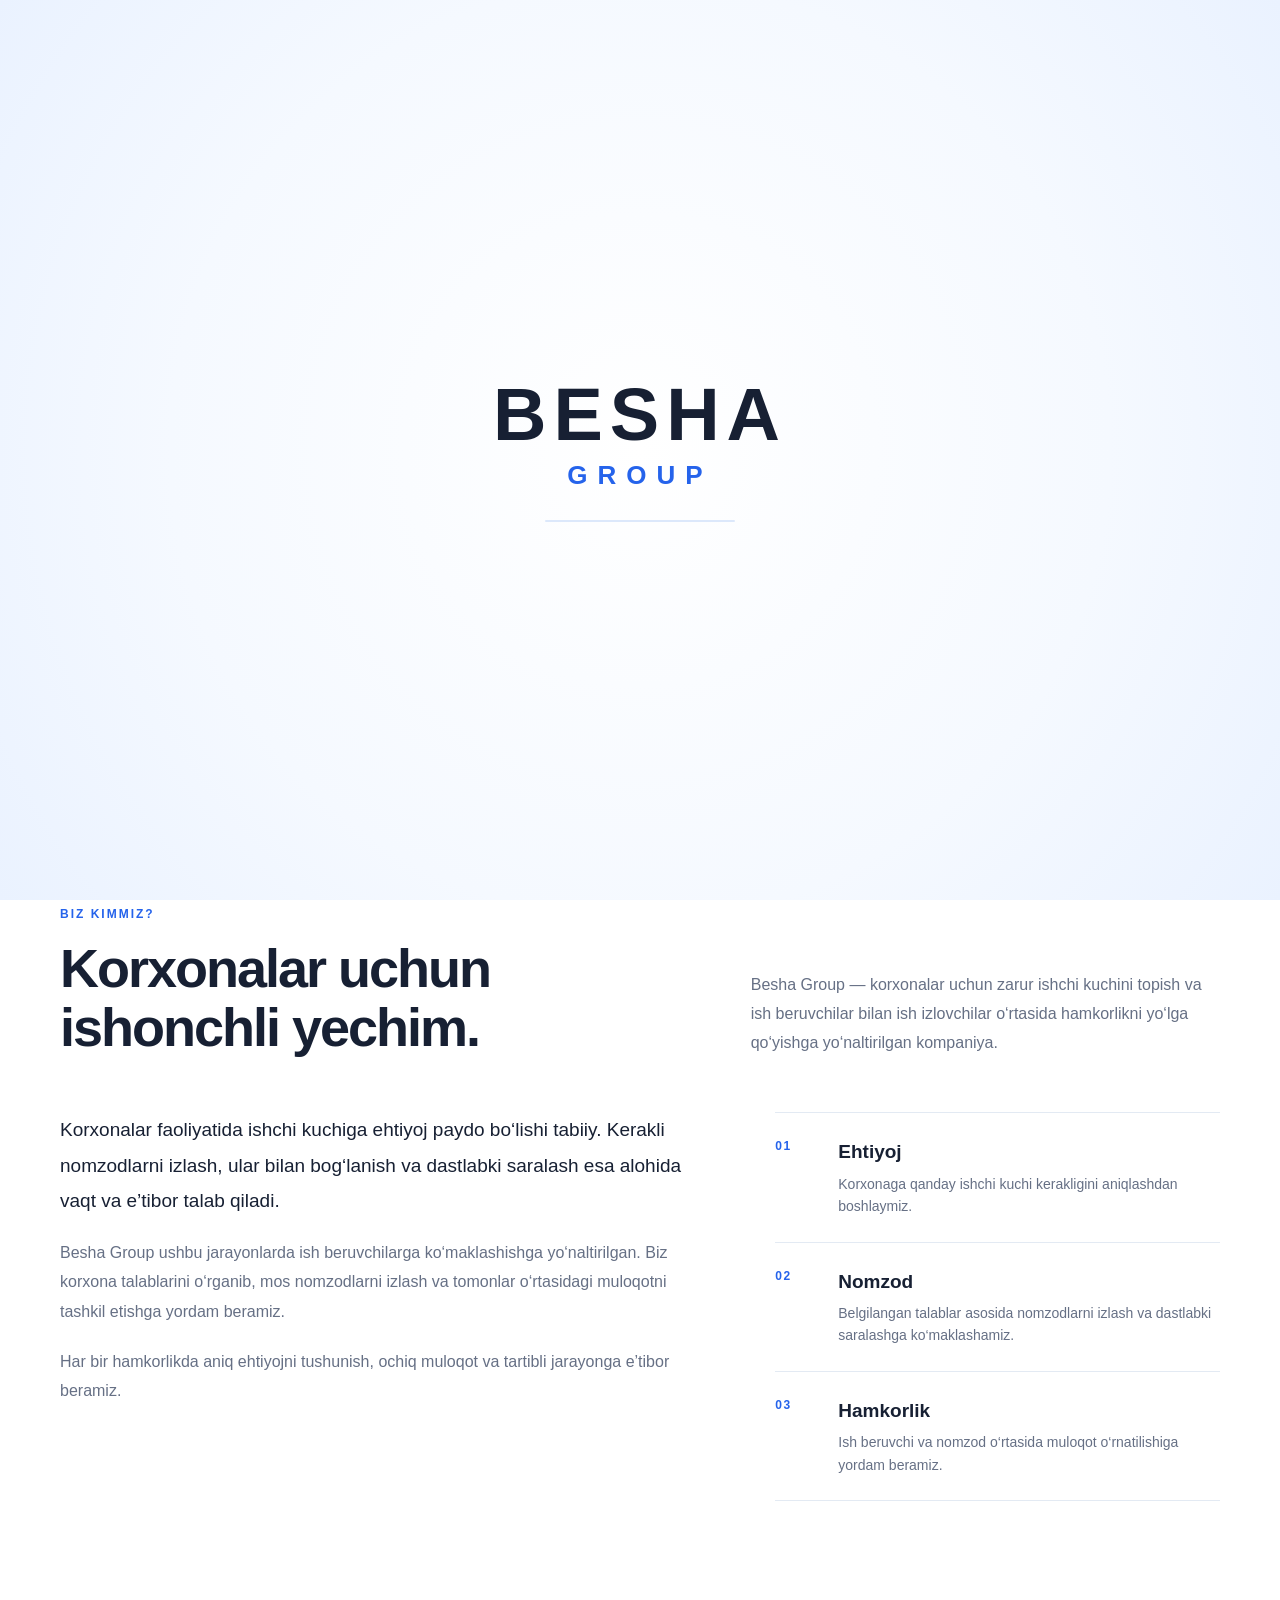
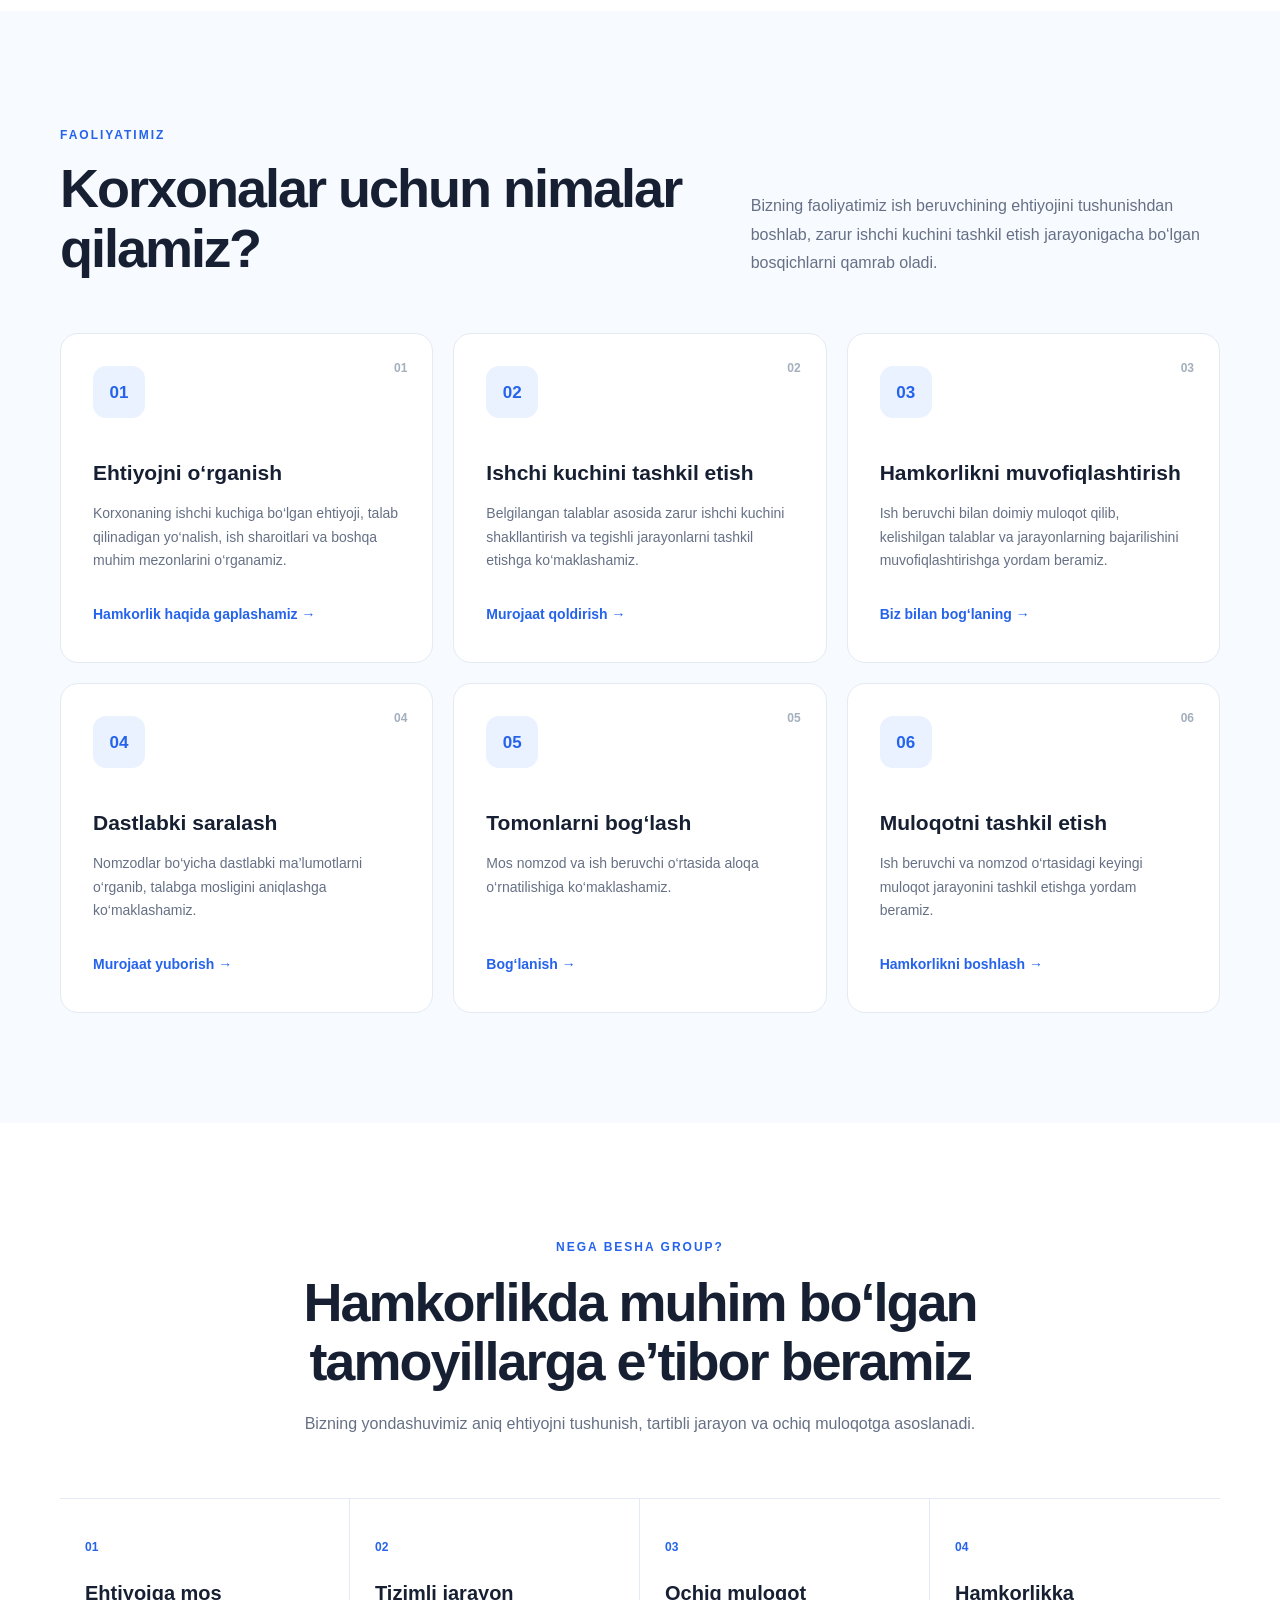
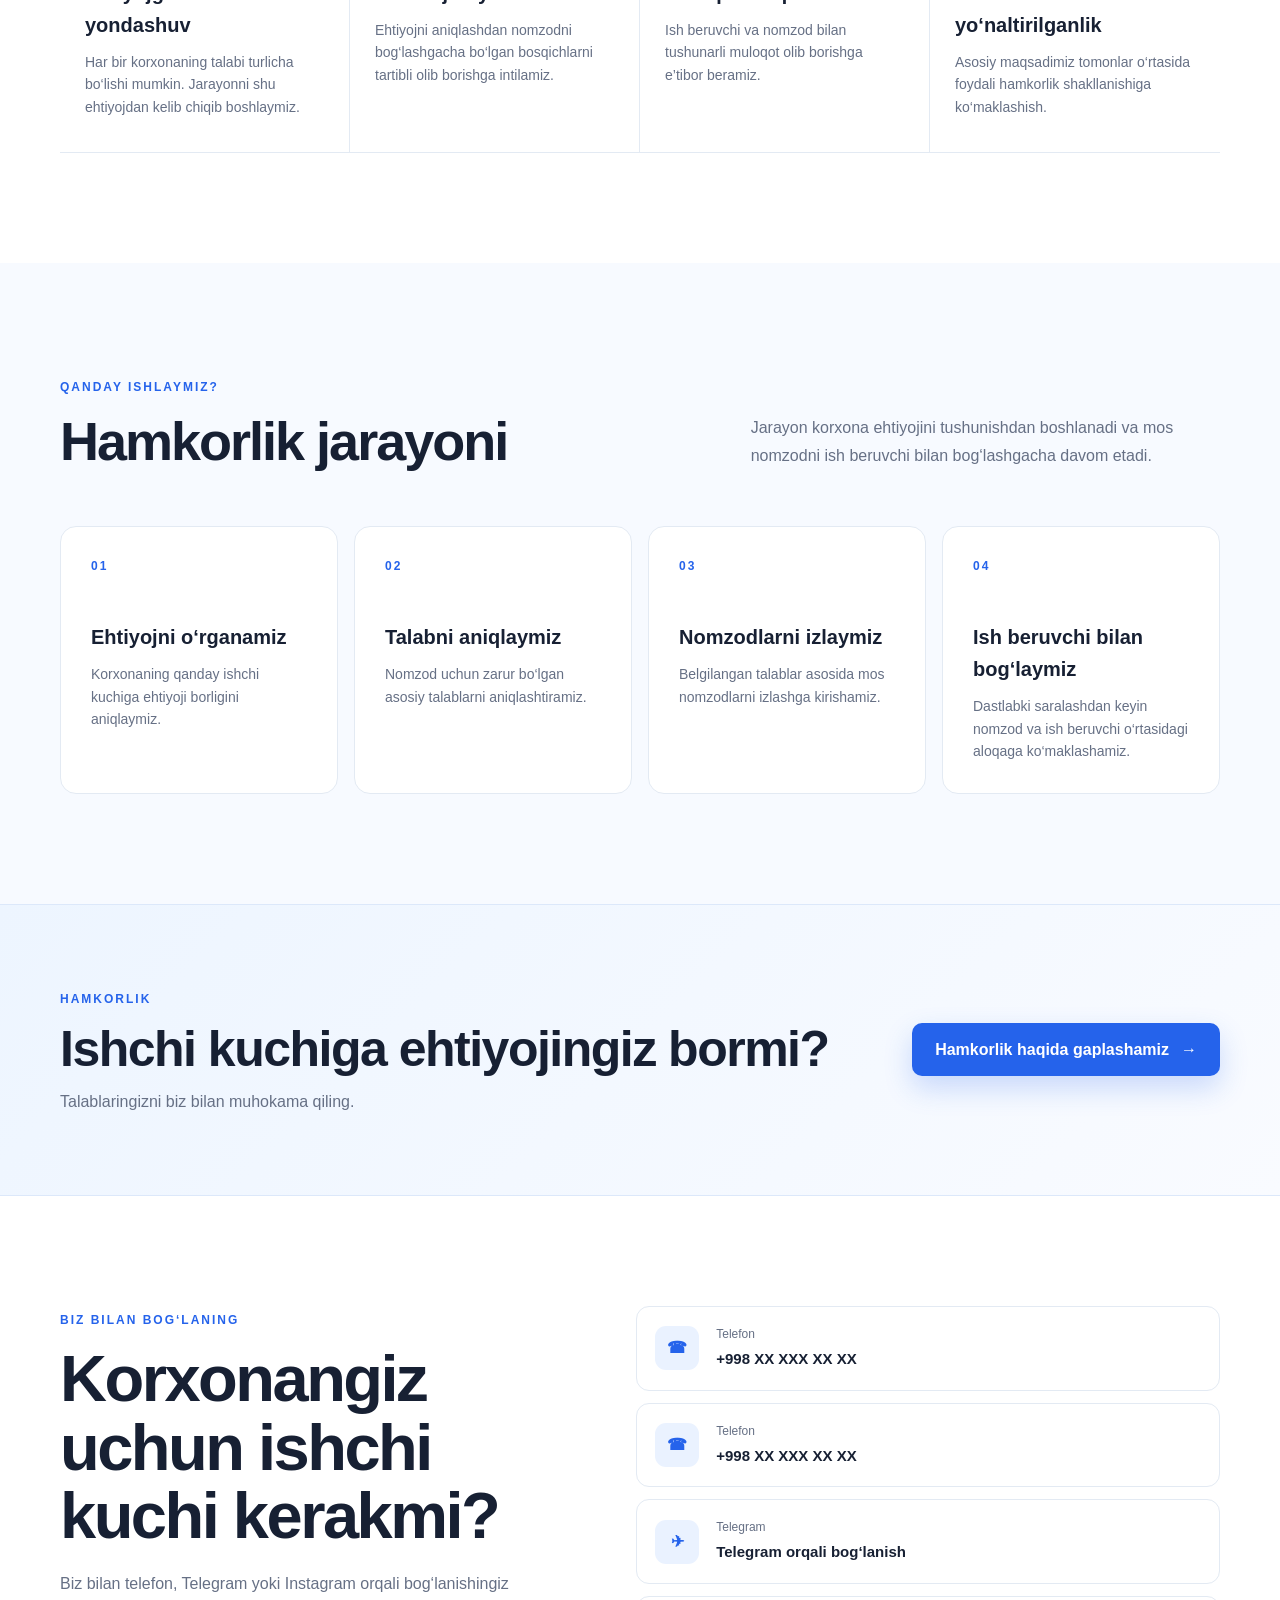
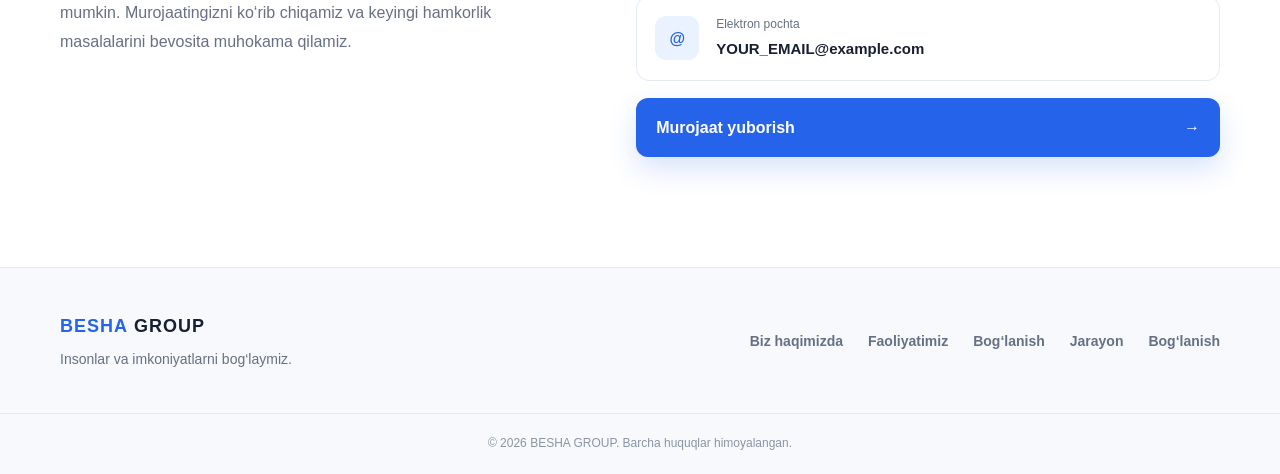
==== commit d1713a39: "Update index.html" ====
--- a/index.html
+++ b/index.html
@@ -1,1075 +1,1456 @@
 <!DOCTYPE html>
 <html lang="uz">
+
 <head>
     <meta charset="UTF-8">
-    <meta name="viewport" content="width=device-width, initial-scale=1.0">
-
-    <title>BESHA GROUP — Ishchi kuchi va hamkorlik</title>
+
+    <meta
+        name="viewport"
+        content="width=device-width, initial-scale=1.0"
+    >
+
+    <title>
+        BESHA GROUP — Insonlar va imkoniyatlarni bog‘laymiz
+    </title>
 
     <meta
         name="description"
-        content="BESHA GROUP — korxonalar uchun ishchi kuchini tanlash, jalb qilish va ishga qabul qilish jarayonlarini tashkil etishga ko‘maklashuvchi kompaniya."
+        content="BESHA GROUP — korxonalar uchun zarur ishchi kuchini izlash, nomzodlarni dastlabki saralash va ish beruvchi bilan nomzod o‘rtasidagi aloqani tashkil etishga ko‘maklashuvchi kompaniya."
     >
 
-    <meta name="theme-color" content="#ffffff">
-
-    <link rel="stylesheet" href="style.css">
+    <meta
+        name="theme-color"
+        content="#ffffff"
+    >
+
+    <link
+        rel="stylesheet"
+        href="style.css"
+    >
 </head>
 
+
 <body>
 
-<!-- =========================
-     PAGE LOADER
-========================= -->
-
-<div class="page-loader" id="pageLoader">
-    <div class="loader-logo">
-        <span>BESHA</span>
-        <strong>GROUP</strong>
+
+    <!-- =====================================================
+         PAGE LOADER
+    ====================================================== -->
+
+    <div
+        class="page-loader"
+        id="pageLoader"
+    >
+
+        <div class="loader-logo">
+            <span>BESHA</span>
+            <strong>GROUP</strong>
+        </div>
+
+        <div class="loader-line">
+            <span></span>
+        </div>
+
     </div>
 
-    <div class="loader-line">
-        <span></span>
-    </div>
-</div>
-
-
-<!-- =========================
-     HEADER
-========================= -->
-
-<header class="header" id="header">
-
-    <div class="container nav">
-
-        <a href="#home" class="logo">
-            <span class="logo-main">BESHA</span>
-            <span class="logo-sub">GROUP</span>
-        </a>
-
-
-        <nav class="menu" id="mainMenu">
-
-            <a href="#home">Bosh sahifa</a>
-
-            <a href="#about">Biz haqimizda</a>
-
-            <a href="#services">Xizmatlar</a>
-
-            <a href="#why-us">Nega biz?</a>
-
-            <a href="#contact">Bog‘lanish</a>
-
-        </nav>
-
-
-        <div class="nav-actions">
+
+
+    <!-- =====================================================
+         HEADER
+    ====================================================== -->
+
+    <header
+        class="header"
+        id="header"
+    >
+
+        <div class="container nav">
+
+
+            <!-- LOGO -->
+
+            <a
+                href="#home"
+                class="logo"
+                aria-label="BESHA GROUP bosh sahifa"
+            >
+                <span class="logo-main">
+                    BESHA
+                </span>
+
+                <span class="logo-sub">
+                    GROUP
+                </span>
+            </a>
+
+
+
+            <!-- NAVIGATION -->
+
+            <nav
+                class="menu"
+                id="mainMenu"
+                aria-label="Asosiy navigatsiya"
+            >
+
+                <a href="#home">
+                    Bosh sahifa
+                </a>
+
+                <a href="#about">
+                    Biz haqimizda
+                </a>
+
+                <a href="#services">
+                    Faoliyatimiz
+                </a>
+
+                <a href="#why-us">
+                    Nega biz?
+                </a>
+
+                <a href="#process">
+                    Jarayon
+                </a>
+
+                <a href="#contact">
+                    Bog‘lanish
+                </a>
+
+            </nav>
+
+
+
+            <!-- NAV ACTIONS -->
+
+            <div class="nav-actions">
+
+                <button
+                    type="button"
+                    class="nav-contact"
+                    onclick="openForm()"
+                >
+                    Murojaat qoldirish
+                </button>
+
+
+                <button
+                    type="button"
+                    class="menu-btn"
+                    id="menuBtn"
+                    aria-label="Menyuni ochish"
+                    aria-expanded="false"
+                    aria-controls="mainMenu"
+                >
+                    ☰
+                </button>
+
+            </div>
+
+        </div>
+
+    </header>
+
+
+
+    <!-- =====================================================
+         MAIN
+    ====================================================== -->
+
+    <main>
+
+
+        <!-- =================================================
+             HERO
+        ================================================== -->
+
+        <section
+            class="hero"
+            id="home"
+        >
+
+            <div class="hero-shape hero-shape-one"></div>
+            <div class="hero-shape hero-shape-two"></div>
+
+
+            <div class="container hero-container">
+
+
+                <!-- HERO CONTENT -->
+
+                <div class="hero-content">
+
+                    <span class="section-label">
+                        BESHA GROUP
+                    </span>
+
+
+                    <h1>
+                        Insonlar va
+                        <span>
+                            imkoniyatlarni
+                        </span>
+                        bog‘laymiz
+                    </h1>
+
+
+                    <p>
+                        Korxonaning ehtiyojiga qarab ishchi kuchini
+                        izlash, nomzodlarni dastlabki saralash va
+                        ish beruvchi bilan nomzod o‘rtasidagi
+                        aloqani tashkil etishda ko‘maklashamiz.
+                    </p>
+
+
+                    <div class="hero-buttons">
+
+                        <button
+                            type="button"
+                            class="primary-btn"
+                            onclick="openForm()"
+                        >
+                            Hamkorlik haqida gaplashamiz
+                            <span>→</span>
+                        </button>
+
+
+                        <a
+                            href="#about"
+                            class="secondary-btn"
+                        >
+                            Besha Group haqida
+                            <span>↓</span>
+                        </a>
+
+                    </div>
+
+
+                    <div class="hero-note">
+
+                        <span class="note-dot"></span>
+
+                        <span>
+                            Hamkorlik uchun ochiqmiz
+                        </span>
+
+                    </div>
+
+                </div>
+
+
+
+                <!-- HERO CARD -->
+
+                <div class="hero-card">
+
+                    <div class="hero-card-top">
+
+                        <span class="hero-card-number">
+                            01
+                        </span>
+
+                        <span class="hero-card-line"></span>
+
+                    </div>
+
+
+                    <h3>
+                        Korxona ehtiyojidan
+                        <br>
+                        boshlangan yondashuv
+                    </h3>
+
+
+                    <p>
+                        Avvalo ish beruvchining ishchi kuchiga
+                        bo‘lgan ehtiyojini tushunamiz va
+                        keyingi jarayonni shunga mos tashkil
+                        etishga harakat qilamiz.
+                    </p>
+
+
+                    <a href="#services">
+                        Faoliyatimiz bilan tanishing →
+                    </a>
+
+                </div>
+
+            </div>
+
+        </section>
+
+
+
+        <!-- =================================================
+             ABOUT
+        ================================================== -->
+
+        <section
+            class="section about"
+            id="about"
+        >
+
+            <div class="container">
+
+
+                <div class="section-heading">
+
+                    <div>
+
+                        <span class="section-label">
+                            BIZ KIMMIZ?
+                        </span>
+
+
+                        <h2>
+                            Ish beruvchi va ish izlovchi
+                            o‘rtasidagi aloqaga ko‘maklashamiz
+                        </h2>
+
+                    </div>
+
+
+                    <p>
+                        Besha Group — korxonalar uchun zarur
+                        ishchi kuchini topish va ish beruvchilar
+                        bilan ish izlovchilar o‘rtasida
+                        hamkorlikni yo‘lga qo‘yishga
+                        yo‘naltirilgan kompaniya.
+                    </p>
+
+                </div>
+
+
+
+                <div class="about-grid">
+
+
+                    <div class="about-main">
+
+                        <p>
+                            Korxonalar faoliyatida ishchi kuchiga
+                            ehtiyoj paydo bo‘lishi tabiiy.
+                            Kerakli nomzodlarni izlash, ular bilan
+                            bog‘lanish va dastlabki saralash esa
+                            alohida vaqt va e’tibor talab qiladi.
+                        </p>
+
+
+                        <p>
+                            Besha Group ushbu jarayonlarda
+                            ish beruvchilarga ko‘maklashishga
+                            yo‘naltirilgan. Biz korxona talablarini
+                            o‘rganib, mos nomzodlarni izlash va
+                            tomonlar o‘rtasidagi muloqotni
+                            tashkil etishga yordam beramiz.
+                        </p>
+
+
+                        <p>
+                            Har bir hamkorlikda aniq ehtiyojni
+                            tushunish, ochiq muloqot va
+                            tartibli jarayonga e’tibor beramiz.
+                        </p>
+
+                    </div>
+
+
+
+                    <div class="about-info">
+
+
+                        <div class="info-item">
+
+                            <span>
+                                01
+                            </span>
+
+                            <div>
+
+                                <h3>
+                                    Ehtiyoj
+                                </h3>
+
+                                <p>
+                                    Korxonaga qanday ishchi kuchi
+                                    kerakligini aniqlashdan
+                                    boshlaymiz.
+                                </p>
+
+                            </div>
+
+                        </div>
+
+
+
+                        <div class="info-item">
+
+                            <span>
+                                02
+                            </span>
+
+                            <div>
+
+                                <h3>
+                                    Nomzod
+                                </h3>
+
+                                <p>
+                                    Belgilangan talablar asosida
+                                    nomzodlarni izlash va dastlabki
+                                    saralashga ko‘maklashamiz.
+                                </p>
+
+                            </div>
+
+                        </div>
+
+
+
+                        <div class="info-item">
+
+                            <span>
+                                03
+                            </span>
+
+                            <div>
+
+                                <h3>
+                                    Hamkorlik
+                                </h3>
+
+                                <p>
+                                    Ish beruvchi va nomzod
+                                    o‘rtasida muloqot o‘rnatilishiga
+                                    yordam beramiz.
+                                </p>
+
+                            </div>
+
+                        </div>
+
+                    </div>
+
+                </div>
+
+            </div>
+
+        </section>
+
+
+
+        <!-- =================================================
+             SERVICES
+        ================================================== -->
+
+        <section
+            class="section services"
+            id="services"
+        >
+
+            <div class="container">
+
+
+                <div class="section-heading">
+
+                    <div>
+
+                        <span class="section-label">
+                            BIZ NIMA QILAMIZ?
+                        </span>
+
+
+                        <h2>
+                            Ishchi kuchini topish jarayoniga
+                            tizimli yondashamiz
+                        </h2>
+
+                    </div>
+
+
+                    <p>
+                        Korxonaning ehtiyojidan kelib chiqib,
+                        nomzodlarni izlash, dastlabki saralash
+                        va ish beruvchi bilan bog‘lash
+                        jarayonlarida ko‘maklashamiz.
+                    </p>
+
+                </div>
+
+
+
+                <div class="services-grid">
+
+
+                    <!-- SERVICE 1 -->
+
+                    <article class="service-card">
+
+                        <span class="service-number">
+                            01
+                        </span>
+
+
+                        <div class="service-icon">
+                            01
+                        </div>
+
+
+                        <h3>
+                            Korxona ehtiyojini o‘rganish
+                        </h3>
+
+
+                        <p>
+                            Ish beruvchi bilan muloqot qilib,
+                            qanday lavozim yoki yo‘nalishda
+                            ishchi kuchi kerakligini aniqlaymiz.
+                        </p>
+
+
+                        <button
+                            type="button"
+                            onclick="openForm()"
+                        >
+                            Hamkorlik haqida gaplashamiz →
+                        </button>
+
+                    </article>
+
+
+
+                    <!-- SERVICE 2 -->
+
+                    <article class="service-card">
+
+                        <span class="service-number">
+                            02
+                        </span>
+
+
+                        <div class="service-icon">
+                            02
+                        </div>
+
+
+                        <h3>
+                            Talablarni aniqlash
+                        </h3>
+
+
+                        <p>
+                            Nomzodga qo‘yiladigan asosiy
+                            talablarni ish beruvchi bilan
+                            birgalikda aniqlashtiramiz.
+                        </p>
+
+
+                        <button
+                            type="button"
+                            onclick="openForm()"
+                        >
+                            Murojaat qoldirish →
+                        </button>
+
+                    </article>
+
+
+
+                    <!-- SERVICE 3 -->
+
+                    <article class="service-card">
+
+                        <span class="service-number">
+                            03
+                        </span>
+
+
+                        <div class="service-icon">
+                            03
+                        </div>
+
+
+                        <h3>
+                            Nomzodlarni izlash
+                        </h3>
+
+
+                        <p>
+                            Belgilangan ehtiyoj va talablar
+                            asosida mos ish izlovchilarni
+                            topishga harakat qilamiz.
+                        </p>
+
+
+                        <button
+                            type="button"
+                            onclick="openForm()"
+                        >
+                            Biz bilan bog‘laning →
+                        </button>
+
+                    </article>
+
+
+
+                    <!-- SERVICE 4 -->
+
+                    <article class="service-card">
+
+                        <span class="service-number">
+                            04
+                        </span>
+
+
+                        <div class="service-icon">
+                            04
+                        </div>
+
+
+                        <h3>
+                            Dastlabki saralash
+                        </h3>
+
+
+                        <p>
+                            Nomzodlar bo‘yicha dastlabki
+                            ma’lumotlarni o‘rganib,
+                            talabga mosligini aniqlashga
+                            ko‘maklashamiz.
+                        </p>
+
+
+                        <button
+                            type="button"
+                            onclick="openForm()"
+                        >
+                            Murojaat yuborish →
+                        </button>
+
+                    </article>
+
+
+
+                    <!-- SERVICE 5 -->
+
+                    <article class="service-card">
+
+                        <span class="service-number">
+                            05
+                        </span>
+
+
+                        <div class="service-icon">
+                            05
+                        </div>
+
+
+                        <h3>
+                            Tomonlarni bog‘lash
+                        </h3>
+
+
+                        <p>
+                            Mos nomzod va ish beruvchi
+                            o‘rtasida aloqa o‘rnatilishiga
+                            ko‘maklashamiz.
+                        </p>
+
+
+                        <button
+                            type="button"
+                            onclick="openForm()"
+                        >
+                            Bog‘lanish →
+                        </button>
+
+                    </article>
+
+
+
+                    <!-- SERVICE 6 -->
+
+                    <article class="service-card">
+
+                        <span class="service-number">
+                            06
+                        </span>
+
+
+                        <div class="service-icon">
+                            06
+                        </div>
+
+
+                        <h3>
+                            Muloqotni tashkil etish
+                        </h3>
+
+
+                        <p>
+                            Ish beruvchi va nomzod o‘rtasidagi
+                            keyingi muloqot jarayonini
+                            tashkil etishga yordam beramiz.
+                        </p>
+
+
+                        <button
+                            type="button"
+                            onclick="openForm()"
+                        >
+                            Hamkorlikni boshlash →
+                        </button>
+
+                    </article>
+
+                </div>
+
+            </div>
+
+        </section>
+
+
+
+        <!-- =================================================
+             WHY US
+        ================================================== -->
+
+        <section
+            class="section why-us"
+            id="why-us"
+        >
+
+            <div class="container">
+
+
+                <div class="center-heading">
+
+                    <span class="section-label">
+                        NEGA BESHA GROUP?
+                    </span>
+
+
+                    <h2>
+                        Hamkorlikda muhim bo‘lgan
+                        tamoyillarga e’tibor beramiz
+                    </h2>
+
+
+                    <p>
+                        Bizning yondashuvimiz aniq ehtiyojni
+                        tushunish, tartibli jarayon va
+                        ochiq muloqotga asoslanadi.
+                    </p>
+
+                </div>
+
+
+
+                <div class="advantages">
+
+
+                    <div class="advantage">
+
+                        <span>
+                            01
+                        </span>
+
+                        <h3>
+                            Ehtiyojga mos yondashuv
+                        </h3>
+
+                        <p>
+                            Har bir korxonaning talabi
+                            turlicha bo‘lishi mumkin.
+                            Jarayonni shu ehtiyojdan
+                            kelib chiqib boshlaymiz.
+                        </p>
+
+                    </div>
+
+
+
+                    <div class="advantage">
+
+                        <span>
+                            02
+                        </span>
+
+                        <h3>
+                            Tizimli jarayon
+                        </h3>
+
+                        <p>
+                            Ehtiyojni aniqlashdan
+                            nomzodni bog‘lashgacha bo‘lgan
+                            bosqichlarni tartibli olib
+                            borishga intilamiz.
+                        </p>
+
+                    </div>
+
+
+
+                    <div class="advantage">
+
+                        <span>
+                            03
+                        </span>
+
+                        <h3>
+                            Ochiq muloqot
+                        </h3>
+
+                        <p>
+                            Ish beruvchi va nomzod bilan
+                            tushunarli muloqot olib
+                            borishga e’tibor beramiz.
+                        </p>
+
+                    </div>
+
+
+
+                    <div class="advantage">
+
+                        <span>
+                            04
+                        </span>
+
+                        <h3>
+                            Hamkorlikka yo‘naltirilganlik
+                        </h3>
+
+                        <p>
+                            Asosiy maqsadimiz tomonlar
+                            o‘rtasida foydali hamkorlik
+                            shakllanishiga ko‘maklashish.
+                        </p>
+
+                    </div>
+
+                </div>
+
+            </div>
+
+        </section>
+
+
+
+        <!-- =================================================
+             PROCESS
+        ================================================== -->
+
+        <section
+            class="section process"
+            id="process"
+        >
+
+            <div class="container">
+
+
+                <div class="section-heading">
+
+                    <div>
+
+                        <span class="section-label">
+                            QANDAY ISHLAYMIZ?
+                        </span>
+
+
+                        <h2>
+                            Hamkorlik jarayoni
+                        </h2>
+
+                    </div>
+
+
+                    <p>
+                        Jarayon korxona ehtiyojini
+                        tushunishdan boshlanadi va mos
+                        nomzodni ish beruvchi bilan
+                        bog‘lashgacha davom etadi.
+                    </p>
+
+                </div>
+
+
+
+                <div class="process-grid">
+
+
+                    <div class="process-item">
+
+                        <div class="process-number">
+                            01
+                        </div>
+
+                        <h3>
+                            Ehtiyojni o‘rganamiz
+                        </h3>
+
+                        <p>
+                            Korxonaning qanday ishchi
+                            kuchiga ehtiyoji borligini
+                            aniqlaymiz.
+                        </p>
+
+                    </div>
+
+
+
+                    <div class="process-item">
+
+                        <div class="process-number">
+                            02
+                        </div>
+
+                        <h3>
+                            Talabni aniqlaymiz
+                        </h3>
+
+                        <p>
+                            Nomzod uchun zarur bo‘lgan
+                            asosiy talablarni
+                            aniqlashtiramiz.
+                        </p>
+
+                    </div>
+
+
+
+                    <div class="process-item">
+
+                        <div class="process-number">
+                            03
+                        </div>
+
+                        <h3>
+                            Nomzodlarni izlaymiz
+                        </h3>
+
+                        <p>
+                            Belgilangan talablar asosida
+                            mos nomzodlarni izlashga
+                            kirishamiz.
+                        </p>
+
+                    </div>
+
+
+
+                    <div class="process-item">
+
+                        <div class="process-number">
+                            04
+                        </div>
+
+                        <h3>
+                            Ish beruvchi bilan bog‘laymiz
+                        </h3>
+
+                        <p>
+                            Dastlabki saralashdan keyin
+                            nomzod va ish beruvchi
+                            o‘rtasidagi aloqaga
+                            ko‘maklashamiz.
+                        </p>
+
+                    </div>
+
+                </div>
+
+            </div>
+
+        </section>
+
+
+
+        <!-- =================================================
+             CTA
+        ================================================== -->
+
+        <section class="cta">
+
+            <div class="container cta-box">
+
+
+                <div>
+
+                    <span class="section-label">
+                        HAMKORLIK
+                    </span>
+
+
+                    <h2>
+                        Ishchi kuchiga ehtiyojingiz bormi?
+                    </h2>
+
+
+                    <p>
+                        Talablaringizni biz bilan muhokama qiling.
+                    </p>
+
+                </div>
+
+
+
+                <button
+                    type="button"
+                    class="primary-btn light-btn"
+                    onclick="openForm()"
+                >
+                    Hamkorlik haqida gaplashamiz
+                    <span>→</span>
+                </button>
+
+            </div>
+
+        </section>
+
+
+
+        <!-- =================================================
+             CONTACT
+        ================================================== -->
+
+        <section
+            class="section contact"
+            id="contact"
+        >
+
+            <div class="container">
+
+
+                <div class="contact-grid">
+
+
+                    <!-- CONTACT TEXT -->
+
+                    <div class="contact-content">
+
+                        <span class="section-label">
+                            BOG‘LANISH
+                        </span>
+
+
+                        <h2>
+                            Besha Group bilan bog‘laning
+                        </h2>
+
+
+                        <p>
+                            Hamkorlik, ishga joylashish yoki
+                            kompaniyamiz faoliyati bo‘yicha
+                            savollaringiz bo‘lsa, biz bilan
+                            qulay usulda bog‘lanishingiz mumkin.
+                        </p>
+
+                    </div>
+
+
+
+                    <!-- CONTACT LIST -->
+
+                    <div class="contact-list">
+
+
+                        <!-- PHONE 1 -->
+
+                        <a
+                            href="tel:+998XXXXXXXXX"
+                            class="contact-item"
+                        >
+
+                            <span class="contact-icon">
+                                ☎
+                            </span>
+
+
+                            <span>
+
+                                <small>
+                                    Telefon
+                                </small>
+
+                                <strong>
+                                    +998 XX XXX XX XX
+                                </strong>
+
+                            </span>
+
+                        </a>
+
+
+
+                        <!-- PHONE 2 -->
+
+                        <a
+                            href="tel:+998XXXXXXXXX"
+                            class="contact-item"
+                        >
+
+                            <span class="contact-icon">
+                                ☎
+                            </span>
+
+
+                            <span>
+
+                                <small>
+                                    Telefon
+                                </small>
+
+                                <strong>
+                                    +998 XX XXX XX XX
+                                </strong>
+
+                            </span>
+
+                        </a>
+
+
+
+                        <!-- TELEGRAM -->
+
+                        <a
+                            href="https://t.me/YOUR_USERNAME"
+                            target="_blank"
+                            rel="noopener noreferrer"
+                            class="contact-item"
+                        >
+
+                            <span class="contact-icon">
+                                ✈
+                            </span>
+
+
+                            <span>
+
+                                <small>
+                                    Telegram
+                                </small>
+
+                                <strong>
+                                    Telegram orqali bog‘lanish
+                                </strong>
+
+                            </span>
+
+                        </a>
+
+
+
+                        <!-- EMAIL -->
+
+                        <a
+                            href="mailto:YOUR_EMAIL@example.com"
+                            class="contact-item"
+                        >
+
+                            <span class="contact-icon">
+                                @
+                            </span>
+
+
+                            <span>
+
+                                <small>
+                                    Elektron pochta
+                                </small>
+
+                                <strong>
+                                    YOUR_EMAIL@example.com
+                                </strong>
+
+                            </span>
+
+                        </a>
+
+
+
+                        <!-- FORM BUTTON -->
+
+                        <button
+                            type="button"
+                            class="contact-form-button"
+                            onclick="openForm()"
+                        >
+
+                            <span>
+                                Murojaat yuborish
+                            </span>
+
+                            <span>
+                                →
+                            </span>
+
+                        </button>
+
+                    </div>
+
+                </div>
+
+            </div>
+
+        </section>
+
+
+    </main>
+
+
+
+    <!-- =====================================================
+         FOOTER
+    ====================================================== -->
+
+    <footer>
+
+        <div class="container footer">
+
+
+            <div class="footer-brand">
+
+                <a
+                    href="#home"
+                    class="logo footer-logo"
+                >
+
+                    <span class="logo-main">
+                        BESHA
+                    </span>
+
+                    <span class="logo-sub">
+                        GROUP
+                    </span>
+
+                </a>
+
+
+                <p>
+                    Insonlar va imkoniyatlarni bog‘laymiz.
+                </p>
+
+            </div>
+
+
+
+            <nav
+                class="footer-links"
+                aria-label="Pastki navigatsiya"
+            >
+
+                <a href="#about">
+                    Biz haqimizda
+                </a>
+
+                <a href="#services">
+                    Faoliyatimiz
+                </a>
+
+                <a href="#why-us">
+                    Nega biz?
+                </a>
+
+                <a href="#process">
+                    Jarayon
+                </a>
+
+                <a href="#contact">
+                    Bog‘lanish
+                </a>
+
+            </nav>
+
+        </div>
+
+
+
+        <div class="copyright">
+
+            <div class="container">
+
+                ©
+                <span id="currentYear"></span>
+                BESHA GROUP.
+                Barcha huquqlar himoyalangan.
+
+            </div>
+
+        </div>
+
+    </footer>
+
+
+
+    <!-- =====================================================
+         CONTACT FORM MODAL
+    ====================================================== -->
+
+    <div
+        class="modal"
+        id="contactModal"
+        aria-hidden="true"
+        role="dialog"
+        aria-modal="true"
+        aria-labelledby="contactModalTitle"
+    >
+
+        <div class="modal-box">
+
+
+            <!-- CLOSE -->
 
             <button
                 type="button"
-                class="nav-contact"
-                onclick="openForm()"
+                class="close-btn"
+                onclick="closeForm()"
+                aria-label="Murojaat oynasini yopish"
             >
-                Murojaat qoldirish
+                ×
             </button>
 
-            <button
-                type="button"
-                class="menu-btn"
-                id="menuBtn"
-                aria-label="Menyuni ochish"
-                aria-expanded="false"
+
+
+            <!-- MODAL TITLE -->
+
+            <span class="section-label">
+                MUROJAAT
+            </span>
+
+
+            <h2 id="contactModalTitle">
+                Biz bilan bog‘laning
+            </h2>
+
+
+            <p>
+                Quyidagi ma’lumotlarni kiriting.
+                Murojaatingiz bo‘yicha siz bilan
+                bog‘lanish uchun foydalaniladi.
+            </p>
+
+
+
+            <!-- FORM -->
+
+            <form
+                id="contactForm"
+                autocomplete="on"
             >
-                ☰
-            </button>
-
-        </div>
-
-    </div>
-
-</header>
-
-
-<!-- =========================
-     HERO
-========================= -->
-
-<main>
-
-<section class="hero" id="home">
-
-    <div class="hero-shape hero-shape-one"></div>
-    <div class="hero-shape hero-shape-two"></div>
-
-    <div class="container hero-container">
-
-        <div class="hero-content">
-
-            <div class="section-label">
-                BESHA GROUP
-            </div>
-
-            <h1>
-                Insonlar va
-                <span>imkoniyatlarni</span>
-                bog‘laymiz
-            </h1>
-
-            <p>
-                Biz korxonalar ehtiyojiga mos ishchi kuchini
-                izlash, tanlash va ishga jalb qilish jarayonlarini
-                tashkil etishga ko‘maklashamiz.
-            </p>
-
-            <div class="hero-buttons">
+
+
+                <!-- NAME -->
+
+                <label for="name">
+                    Ism va familiya
+                </label>
+
+
+                <input
+                    type="text"
+                    id="name"
+                    name="name"
+                    placeholder="Ism va familiyangiz"
+                    autocomplete="name"
+                    maxlength="100"
+                    required
+                >
+
+
+
+                <!-- PHONE -->
+
+                <label for="phone">
+                    Telefon raqami
+                </label>
+
+
+                <input
+                    type="tel"
+                    id="phone"
+                    name="phone"
+                    placeholder="+998 XX XXX XX XX"
+                    autocomplete="tel"
+                    inputmode="tel"
+                    maxlength="17"
+                    required
+                >
+
+
+
+                <!-- ORGANIZATION -->
+
+                <label for="organization">
+                    Tashkilot
+                    <span>
+                        (ixtiyoriy)
+                    </span>
+                </label>
+
+
+                <input
+                    type="text"
+                    id="organization"
+                    name="organization"
+                    placeholder="Tashkilot nomi"
+                    autocomplete="organization"
+                    maxlength="150"
+                >
+
+
+
+                <!-- MESSAGE -->
+
+                <label for="message">
+                    Murojaat
+                </label>
+
+
+                <textarea
+                    id="message"
+                    name="message"
+                    rows="5"
+                    maxlength="1000"
+                    placeholder="Murojaatingizni qisqacha yozing..."
+                ></textarea>
+
+
+
+                <!-- SUBMIT -->
 
                 <button
-                    type="button"
-                    class="primary-btn"
-                    onclick="openForm()"
+                    type="submit"
+                    class="primary-btn form-submit"
                 >
-                    Biz bilan bog‘lanish
+                    Murojaat yuborish
                     <span>→</span>
                 </button>
 
-                <a href="#about" class="secondary-btn">
-                    Biz haqimizda
-                    <span>↓</span>
-                </a>
-
+            </form>
+
+
+
+            <!-- PRIVACY NOTE -->
+
+            <div class="form-note">
+                Ma’lumotlaringiz murojaatingiz bo‘yicha
+                siz bilan bog‘lanish uchun ishlatiladi.
             </div>
 
-            <div class="hero-note">
-                <span class="note-dot"></span>
-                Hamkorlik uchun ochiqmiz
-            </div>
-
         </div>
 
-
-        <div class="hero-card">
-
-            <div class="hero-card-top">
-
-                <span class="hero-card-number">
-                    01
-                </span>
-
-                <span class="hero-card-line"></span>
-
-            </div>
-
-            <h3>
-                Korxona uchun
-                <br>
-                kerakli inson
-            </h3>
-
-            <p>
-                To‘g‘ri ishchi kuchini topish va ishga
-                qabul qilish jarayonini tartibli tashkil etish.
-            </p>
-
-            <a href="#services">
-                Biz nima qilamiz →
-            </a>
-
-        </div>
-
     </div>
 
-</section>
-
-
-<!-- =========================
-     ABOUT
-========================= -->
-
-<section class="section about" id="about">
-
-    <div class="container">
-
-        <div class="section-heading">
-
-            <div>
-                <span class="section-label">
-                    BIZ HAQIMIZDA
-                </span>
-
-                <h2>
-                    Ish beruvchi va
-                    ish izlovchini
-                    bog‘laymiz
-                </h2>
-            </div>
-
-            <p>
-                BESHA GROUP ishchi kuchiga ehtiyoj sezayotgan
-                korxonalar va mehnat qilish istagidagi insonlar
-                o‘rtasidagi aloqani tashkil etishga yo‘naltirilgan.
-            </p>
-
-        </div>
-
-
-        <div class="about-grid">
-
-            <div class="about-main">
-
-                <p>
-                    Korxonalar uchun kerakli mutaxassis va
-                    ishchilarni izlash, nomzodlarni dastlabki
-                    saralash hamda ishga jalb qilish jarayonlarini
-                    tizimli tashkil etishga yordam beramiz.
-                </p>
-
-                <p>
-                    Bizning yondashuvimiz — ish beruvchining
-                    ehtiyojini tushunish, unga mos nomzodlarni
-                    topish va tomonlar o‘rtasidagi muloqotni
-                    samarali tashkil etish.
-                </p>
-
-                <p>
-                    Kompaniyamiz faoliyatini bosqichma-bosqich
-                    rivojlantirib, hamkorlarimiz uchun ishonchli
-                    va qulay xizmat yaratishni maqsad qilgan.
-                </p>
-
-            </div>
-
-
-            <div class="about-info">
-
-                <div class="info-item">
-                    <span>01</span>
-
-                    <div>
-                        <h3>Inson</h3>
-                        <p>
-                            Har bir nomzodning imkoniyatlari
-                            va maqsadlarini hisobga olamiz.
-                        </p>
-                    </div>
-                </div>
-
-
-                <div class="info-item">
-                    <span>02</span>
-
-                    <div>
-                        <h3>Korxona</h3>
-                        <p>
-                            Ish beruvchining real ehtiyojiga
-                            mos yechim izlaymiz.
-                        </p>
-                    </div>
-                </div>
-
-
-                <div class="info-item">
-                    <span>03</span>
-
-                    <div>
-                        <h3>Hamkorlik</h3>
-                        <p>
-                            Uzoq muddatli va o‘zaro manfaatli
-                            munosabatlarni qadrlaymiz.
-                        </p>
-                    </div>
-                </div>
-
-            </div>
-
-        </div>
-
-    </div>
-
-</section>
-
-
-<!-- =========================
-     SERVICES
-========================= -->
-
-<section class="section services" id="services">
-
-    <div class="container">
-
-        <div class="section-heading">
-
-            <div>
-
-                <span class="section-label">
-                    XIZMATLAR
-                </span>
-
-                <h2>
-                    Biz nimalar
-                    qila olamiz?
-                </h2>
-
-            </div>
-
-            <p>
-                Korxonaning ishchi kuchiga bo‘lgan ehtiyojidan
-                kelib chiqib, ishga jalb qilish jarayonini
-                tashkil etishga ko‘maklashamiz.
-            </p>
-
-        </div>
-
-
-        <div class="services-grid">
-
-
-            <article class="service-card">
-
-                <div class="service-number">
-                    01
-                </div>
-
-                <div class="service-icon">
-                    👥
-                </div>
-
-                <h3>
-                    Ishchi kuchini izlash
-                </h3>
-
-                <p>
-                    Korxona uchun zarur bo‘lgan ishchi va
-                    nomzodlarni izlash jarayonini tashkil qilamiz.
-                </p>
-
-                <button
-                    type="button"
-                    onclick="openForm()"
-                >
-                    Murojaat qilish →
-                </button>
-
-            </article>
-
-
-            <article class="service-card">
-
-                <div class="service-number">
-                    02
-                </div>
-
-                <div class="service-icon">
-                    ✓
-                </div>
-
-                <h3>
-                    Nomzodlarni tanlash
-                </h3>
-
-                <p>
-                    Ish o‘rnining talablari va korxona ehtiyojidan
-                    kelib chiqib, mos nomzodlarni aniqlashga
-                    ko‘maklashamiz.
-                </p>
-
-                <button
-                    type="button"
-                    onclick="openForm()"
-                >
-                    Murojaat qilish →
-                </button>
-
-            </article>
-
-
-            <article class="service-card">
-
-                <div class="service-number">
-                    03
-                </div>
-
-                <div class="service-icon">
-                    ↗
-                </div>
-
-                <h3>
-                    Ishga jalb qilish
-                </h3>
-
-                <p>
-                    Nomzod va ish beruvchi o‘rtasidagi
-                    bog‘lanish hamda keyingi jarayonlarni
-                    tashkil etishga yordam beramiz.
-                </p>
-
-                <button
-                    type="button"
-                    onclick="openForm()"
-                >
-                    Murojaat qilish →
-                </button>
-
-            </article>
-
-
-            <article class="service-card">
-
-                <div class="service-number">
-                    04
-                </div>
-
-                <div class="service-icon">
-                    ◎
-                </div>
-
-                <h3>
-                    Korxona ehtiyojini o‘rganish
-                </h3>
-
-                <p>
-                    Qaysi lavozim va qancha ishchi kerakligini
-                    aniqlash uchun ish beruvchi bilan
-                    muloqot qilamiz.
-                </p>
-
-                <button
-                    type="button"
-                    onclick="openForm()"
-                >
-                    Murojaat qilish →
-                </button>
-
-            </article>
-
-
-            <article class="service-card">
-
-                <div class="service-number">
-                    05
-                </div>
-
-                <div class="service-icon">
-                    +
-                </div>
-
-                <h3>
-                    Ish izlovchilar bilan aloqa
-                </h3>
-
-                <p>
-                    Ish izlayotgan fuqarolardan murojaatlarni
-                    qabul qilib, mavjud imkoniyatlar bo‘yicha
-                    muloqot olib boramiz.
-                </p>
-
-                <button
-                    type="button"
-                    onclick="openForm()"
-                >
-                    Murojaat qilish →
-                </button>
-
-            </article>
-
-
-            <article class="service-card">
-
-                <div class="service-number">
-                    06
-                </div>
-
-                <div class="service-icon">
-                    →
-                </div>
-
-                <h3>
-                    Hamkorlikni tashkil etish
-                </h3>
-
-                <p>
-                    Ish beruvchi va ish izlovchi o‘rtasida
-                    samarali aloqa o‘rnatilishiga
-                    ko‘maklashamiz.
-                </p>
-
-                <button
-                    type="button"
-                    onclick="openForm()"
-                >
-                    Murojaat qilish →
-                </button>
-
-            </article>
-
-        </div>
-
-    </div>
-
-</section>
-
-
-<!-- =========================
-     WHY US
-========================= -->
-
-<section class="section why-us" id="why-us">
-
-    <div class="container">
-
-        <div class="center-heading">
-
-            <span class="section-label">
-                NIMA UCHUN BESHA GROUP?
-            </span>
-
-            <h2>
-                Bizning yondashuvimiz
-            </h2>
-
-            <p>
-                Biz uchun asosiy maqsad — ish beruvchining
-                ehtiyojini tushunish va ish izlovchi uchun
-                munosib imkoniyat topishga ko‘maklashish.
-            </p>
-
-        </div>
-
-
-        <div class="advantages">
-
-
-            <div class="advantage">
-
-                <span>01</span>
-
-                <h3>
-                    Ehtiyojga mos
-                </h3>
-
-                <p>
-                    Har bir hamkor bilan uning ehtiyojidan
-                    kelib chiqib ishlashga intilamiz.
-                </p>
-
-            </div>
-
-
-            <div class="advantage">
-
-                <span>02</span>
-
-                <h3>
-                    Tizimli yondashuv
-                </h3>
-
-                <p>
-                    Ishchi kuchini izlash va jalb qilish
-                    jarayonlarini tartibli tashkil etamiz.
-                </p>
-
-            </div>
-
-
-            <div class="advantage">
-
-                <span>03</span>
-
-                <h3>
-                    Ochiq muloqot
-                </h3>
-
-                <p>
-                    Hamkorlarimiz bilan aniq va tushunarli
-                    muloqotni yo‘lga qo‘yishga e’tibor beramiz.
-                </p>
-
-            </div>
-
-
-            <div class="advantage">
-
-                <span>04</span>
-
-                <h3>
-                    Rivojlanish
-                </h3>
-
-                <p>
-                    Faoliyatimizni kengaytirish va xizmatlarimizni
-                    takomillashtirish ustida ishlaymiz.
-                </p>
-
-            </div>
-
-        </div>
-
-    </div>
-
-</section>
-
-
-<!-- =========================
-     HOW IT WORKS
-========================= -->
-
-<section class="section process">
-
-    <div class="container">
-
-        <div class="section-heading">
-
-            <div>
-
-                <span class="section-label">
-                    HAMKORLIK JARAYONI
-                </span>
-
-                <h2>
-                    Hamkorlik qanday
-                    boshlanadi?
-                </h2>
-
-            </div>
-
-            <p>
-                Birinchi qadam oddiy — biz bilan bog‘laning,
-                ehtiyojingizni tushuntiring va keyingi
-                jarayonni birgalikda muhokama qilamiz.
-            </p>
-
-        </div>
-
-
-        <div class="process-grid">
-
-
-            <div class="process-item">
-
-                <div class="process-number">
-                    01
-                </div>
-
-                <h3>
-                    Murojaat
-                </h3>
-
-                <p>
-                    Telefon, Telegram, elektron pochta yoki
-                    saytdagi forma orqali biz bilan bog‘lanasiz.
-                </p>
-
-            </div>
-
-
-            <div class="process-item">
-
-                <div class="process-number">
-                    02
-                </div>
-
-                <h3>
-                    Muloqot
-                </h3>
-
-                <p>
-                    Sizning ehtiyojingiz, talablaringiz va
-                    imkoniyatlaringiz haqida ma’lumot olamiz.
-                </p>
-
-            </div>
-
-
-            <div class="process-item">
-
-                <div class="process-number">
-                    03
-                </div>
-
-                <h3>
-                    Yechim
-                </h3>
-
-                <p>
-                    Mavjud imkoniyatlardan kelib chiqib,
-                    keyingi hamkorlik yo‘nalishini belgilaymiz.
-                </p>
-
-            </div>
-
-
-            <div class="process-item">
-
-                <div class="process-number">
-                    04
-                </div>
-
-                <h3>
-                    Hamkorlik
-                </h3>
-
-                <p>
-                    Kelishilgan yo‘nalish bo‘yicha ishlarni
-                    tashkil etishga kirishamiz.
-                </p>
-
-            </div>
-
-        </div>
-
-    </div>
-
-</section>
-
-
-<!-- =========================
-     CTA
-========================= -->
-
-<section class="cta">
-
-    <div class="container cta-box">
-
-        <div>
-
-            <span class="section-label">
-                HAMKORLIKKA TAYYORMISIZ?
-            </span>
-
-            <h2>
-                Biz bilan bog‘laning.
-            </h2>
-
-            <p>
-                Savolingiz yoki taklifingiz bo‘lsa,
-                bizga murojaat qiling.
-            </p>
-
-        </div>
-
-
-        <button
-            type="button"
-            class="primary-btn light-btn"
-            onclick="openForm()"
-        >
-            Murojaat yuborish
-            <span>→</span>
-        </button>
-
-    </div>
-
-</section>
-
-
-<!-- =========================
-     CONTACT
-========================= -->
-
-<section class="section contact" id="contact">
-
-    <div class="container">
-
-        <div class="contact-grid">
-
-
-            <div class="contact-content">
-
-                <span class="section-label">
-                    BOG‘LANISH
-                </span>
-
-                <h2>
-                    Keling,
-                    suhbatlashamiz.
-                </h2>
-
-                <p>
-                    Hamkorlik, ishchi kuchi yoki kompaniyamiz
-                    faoliyati bo‘yicha savollaringiz bo‘lsa,
-                    biz bilan qulay usulda bog‘lanishingiz mumkin.
-                </p>
-
-            </div>
-
-
-            <div class="contact-list">
-
-
-                <a
-                    href="tel:+998XXXXXXXXX"
-                    class="contact-item"
-                >
-
-                    <span class="contact-icon">
-                        ☎
-                    </span>
-
-                    <span>
-                        <small>
-                            Telefon
-                        </small>
-
-                        <strong>
-                            +998 XX XXX XX XX
-                        </strong>
-                    </span>
-
-                </a>
-
-
-                <a
-                    href="tel:+998XXXXXXXXX"
-                    class="contact-item"
-                >
-
-                    <span class="contact-icon">
-                        ☎
-                    </span>
-
-                    <span>
-                        <small>
-                            Telefon
-                        </small>
-
-                        <strong>
-                            +998 XX XXX XX XX
-                        </strong>
-                    </span>
-
-                </a>
-
-
-                <a
-                    href="https://t.me/YOUR_USERNAME"
-                    target="_blank"
-                    rel="noopener noreferrer"
-                    class="contact-item"
-                >
-
-                    <span class="contact-icon">
-                        ✈
-                    </span>
-
-                    <span>
-                        <small>
-                            Telegram
-                        </small>
-
-                        <strong>
-                            Telegram orqali yozish
-                        </strong>
-                    </span>
-
-                </a>
-
-
-                <a
-                    href="mailto:info@beshagroup.uz"
-                    class="contact-item"
-                >
-
-                    <span class="contact-icon">
-                        @
-                    </span>
-
-                    <span>
-                        <small>
-                            Elektron pochta
-                        </small>
-
-                        <strong>
-                            info@beshagroup.uz
-                        </strong>
-                    </span>
-
-                </a>
-
-
-                <button
-                    type="button"
-                    class="contact-form-button"
-                    onclick="openForm()"
-                >
-                    Sayt orqali murojaat yuborish
-                    <span>→</span>
-                </button>
-
-
-            </div>
-
-        </div>
-
-    </div>
-
-</section>
-
-</main>
-
-
-<!-- =========================
-     FOOTER
-========================= -->
-
-<footer>
-
-    <div class="container footer">
-
-        <div class="footer-brand">
-
-            <a href="#home" class="logo footer-logo">
-                <span class="logo-main">BESHA</span>
-                <span class="logo-sub">GROUP</span>
-            </a>
-
-            <p>
-                Insonlar va imkoniyatlarni bog‘laymiz.
-            </p>
-
-        </div>
-
-
-        <div class="footer-links">
-
-            <a href="#about">
-                Biz haqimizda
-            </a>
-
-            <a href="#services">
-                Xizmatlar
-            </a>
-
-            <a href="#why-us">
-                Nega biz?
-            </a>
-
-            <a href="#contact">
-                Bog‘lanish
-            </a>
-
-        </div>
-
-    </div>
-
-
-    <div class="copyright">
-
-        <div class="container">
-
-            © <span id="currentYear"></span>
-            BESHA GROUP. Barcha huquqlar himoyalangan.
-
-        </div>
-
-    </div>
-
-</footer>
-
-
-<!-- =========================
-     CONTACT MODAL
-========================= -->
-
-<div
-    class="modal"
-    id="contactModal"
-    aria-hidden="true"
->
-
-    <div class="modal-box">
-
-        <button
-            type="button"
-            class="close-btn"
-            onclick="closeForm()"
-            aria-label="Yopish"
-        >
-            ×
-        </button>
-
-
-        <span class="section-label">
-            MUROJAAT
-        </span>
-
-        <h2>
-            Biz bilan bog‘laning
-        </h2>
-
-        <p>
-            Ma’lumotlaringizni qoldiring.
-            Siz bilan bog‘lanib, murojaatingizni
-            batafsil muhokama qilamiz.
-        </p>
-
-
-        <form id="contactForm">
-
-            <label for="name">
-                Ism va familiya
-            </label>
-
-            <input
-                type="text"
-                id="name"
-                name="name"
-                placeholder="Ism va familiyangiz"
-                required
-            >
-
-
-            <label for="phone">
-                Telefon raqami
-            </label>
-
-            <input
-                type="tel"
-                id="phone"
-                name="phone"
-                placeholder="+998 XX XXX XX XX"
-                required
-            >
-
-
-            <label for="message">
-                Murojaat
-            </label>
-
-            <textarea
-                id="message"
-                name="message"
-                rows="4"
-                placeholder="Murojaatingizni qisqacha yozing..."
-            ></textarea>
-
-
-            <button
-                type="submit"
-                class="primary-btn form-submit"
-            >
-                Murojaat yuborish
-                <span>→</span>
-            </button>
-
-        </form>
-
-
-        <div class="form-note">
-
-            Ma’lumotlaringiz faqat murojaatingiz bo‘yicha
-            siz bilan bog‘lanish uchun foydalaniladi.
-
-        </div>
-
-    </div>
-
-</div>
-
-
-<!-- =========================
-     JAVASCRIPT
-========================= -->
-
-<script src="script.js"></script>
+
+
+    <!-- =====================================================
+         JAVASCRIPT
+    ====================================================== -->
+
+    <script src="script.js"></script>
+
 
 </body>
+
 </html>
--- a/style.css
+++ b/style.css
@@ -1,8 +1,9 @@
-/* =====================================================
+/* =========================================================
    BESHA GROUP
    STYLE.CSS
    Clean • Light • Responsive • Professional
-===================================================== */
+========================================================= */
+
 
 /* =========================
    RESET
@@ -17,24 +18,29 @@
 :root {
     --primary: #2563eb;
     --primary-dark: #1d4ed8;
-    --primary-light: #eff6ff;
+    --primary-soft: #eaf2ff;
 
     --text: #172033;
     --text-light: #667085;
 
     --white: #ffffff;
     --light: #f7faff;
-    --light-blue: #eef5ff;
-
-    --border: #e5eaf1;
+    --light-2: #eef5ff;
+
+    --border: #e3eaf3;
+
+    --success: #16a34a;
 
     --radius: 18px;
     --radius-small: 12px;
 
-    --shadow: 0 15px 50px rgba(30, 65, 120, 0.08);
-    --shadow-hover: 0 22px 60px rgba(30, 65, 120, 0.14);
-
-    --container: 1120px;
+    --shadow:
+        0 14px 45px rgba(30, 65, 120, 0.08);
+
+    --shadow-hover:
+        0 22px 60px rgba(30, 65, 120, 0.14);
+
+    --container: 1160px;
 }
 
 html {
@@ -42,10 +48,16 @@
 }
 
 body {
-    font-family: Arial, Helvetica, sans-serif;
+    font-family:
+        Arial,
+        Helvetica,
+        sans-serif;
+
     color: var(--text);
     background: var(--white);
+
     line-height: 1.6;
+
     overflow-x: hidden;
 }
 
@@ -69,8 +81,8 @@
 }
 
 img {
+    display: block;
     max-width: 100%;
-    display: block;
 }
 
 
@@ -85,15 +97,18 @@
 
 
 /* =========================
-   INTRO
-========================= */
-
-.intro {
+   PAGE LOADER
+========================= */
+
+.page-loader {
     position: fixed;
     inset: 0;
-    z-index: 5000;
+
+    z-index: 9999;
 
     display: flex;
+    flex-direction: column;
+
     align-items: center;
     justify-content: center;
 
@@ -101,57 +116,90 @@
         radial-gradient(
             circle at center,
             #ffffff 0%,
-            #f4f8ff 55%,
+            #f5f9ff 60%,
             #eaf2ff 100%
         );
 
-    animation: introHide 0.8s ease 2.2s forwards;
-}
-
-.intro-content {
-    text-align: center;
-    animation: introContent 1.5s ease forwards;
-}
-
-.intro-logo {
+    transition:
+        opacity 0.7s ease,
+        visibility 0.7s ease;
+}
+
+.page-loader.hide {
+    opacity: 0;
+    visibility: hidden;
+    pointer-events: none;
+}
+
+.loader-logo {
     display: flex;
     flex-direction: column;
     align-items: center;
 
+    line-height: 1;
+
+    animation: loaderLogo 1s ease forwards;
+}
+
+.loader-logo span {
     color: var(--text);
 
-    letter-spacing: 5px;
-    line-height: 1;
-}
-
-.intro-logo span {
-    font-size: clamp(38px, 7vw, 70px);
+    font-size:
+        clamp(42px, 7vw, 74px);
+
     font-weight: 800;
 
-    animation: logoGlow 1.5s ease forwards;
-}
-
-.intro-logo strong {
-    margin-top: 8px;
+    letter-spacing: 7px;
+}
+
+.loader-logo strong {
+    margin-top: 10px;
 
     color: var(--primary);
 
-    font-size: clamp(18px, 3vw, 28px);
-    letter-spacing: 9px;
-
-    animation: groupReveal 1.3s ease 0.2s both;
-}
-
-.intro-content p {
-    margin-top: 28px;
-
-    color: var(--text-light);
-
-    font-size: 11px;
-    font-weight: 700;
-    letter-spacing: 3px;
-
-    animation: fadeUp 0.8s ease 0.7s both;
+    font-size:
+        clamp(17px, 3vw, 26px);
+
+    letter-spacing: 10px;
+
+    animation:
+        loaderGroup
+        0.9s ease
+        0.15s both;
+}
+
+.loader-line {
+    width: 190px;
+    height: 2px;
+
+    margin-top: 32px;
+
+    overflow: hidden;
+
+    border-radius: 10px;
+
+    background: #dce8fb;
+}
+
+.loader-line span {
+    display: block;
+
+    width: 100%;
+    height: 100%;
+
+    background:
+        linear-gradient(
+            90deg,
+            transparent,
+            var(--primary),
+            transparent
+        );
+
+    transform: translateX(-100%);
+
+    animation:
+        loaderLine
+        1.2s ease infinite;
 }
 
 
@@ -161,205 +209,270 @@
 
 .header {
     position: fixed;
+
     top: 0;
     left: 0;
 
     width: 100%;
+
     z-index: 1000;
 
-    background: rgba(255, 255, 255, 0.86);
+    background:
+        rgba(255, 255, 255, 0.88);
+
     backdrop-filter: blur(18px);
     -webkit-backdrop-filter: blur(18px);
 
-    border-bottom: 1px solid rgba(229, 234, 241, 0.75);
-
-    transition: 0.3s ease;
+    border-bottom:
+        1px solid
+        rgba(227, 234, 243, 0.8);
+
+    transition:
+        background 0.3s ease,
+        box-shadow 0.3s ease;
+}
+
+.header.scrolled {
+    background:
+        rgba(255, 255, 255, 0.96);
 }
 
 .nav {
     min-height: 76px;
 
     display: flex;
+
     align-items: center;
     justify-content: space-between;
 
-    gap: 30px;
-}
+    gap: 28px;
+}
+
+
+/* =========================
+   LOGO
+========================= */
 
 .logo {
+    display: inline-flex;
+
+    align-items: center;
+
+    gap: 6px;
+
+    white-space: nowrap;
+
+    font-weight: 800;
+    letter-spacing: 1px;
+
+    font-size: 18px;
+}
+
+.logo-main {
+    color: var(--primary);
+}
+
+.logo-sub {
+    color: var(--text);
+}
+
+
+/* =========================
+   DESKTOP MENU
+========================= */
+
+.menu {
+    display: flex;
+
+    align-items: center;
+
+    gap: 29px;
+}
+
+.menu a {
+    position: relative;
+
+    color: #4e596a;
+
+    font-size: 14px;
+    font-weight: 600;
+
+    transition: 0.25s ease;
+}
+
+.menu a::after {
+    content: "";
+
+    position: absolute;
+
+    left: 0;
+    bottom: -7px;
+
+    width: 0;
+    height: 2px;
+
+    border-radius: 5px;
+
+    background: var(--primary);
+
+    transition: 0.25s ease;
+}
+
+.menu a:hover {
+    color: var(--primary);
+}
+
+.menu a:hover::after {
+    width: 100%;
+}
+
+
+/* =========================
+   NAV ACTIONS
+========================= */
+
+.nav-actions {
+    display: flex;
+
+    align-items: center;
+
+    gap: 10px;
+}
+
+.nav-contact {
+    border: 0;
+
+    padding: 11px 18px;
+
+    border-radius: 10px;
+
+    background: var(--primary);
+    color: var(--white);
+
+    font-size: 14px;
+    font-weight: 700;
+
+    box-shadow:
+        0 9px 24px
+        rgba(37, 99, 235, 0.18);
+
+    transition: 0.25s ease;
+}
+
+.nav-contact:hover {
+    background: var(--primary-dark);
+
+    transform: translateY(-2px);
+}
+
+.menu-btn {
+    display: none;
+
+    width: 43px;
+    height: 43px;
+
+    place-items: center;
+
+    border:
+        1px solid var(--border);
+
+    border-radius: 10px;
+
+    background: var(--white);
+
+    color: var(--text);
+
+    font-size: 22px;
+
+    transition: 0.25s ease;
+}
+
+.menu-btn:hover {
+    color: var(--primary);
+
+    border-color: #bfd3f5;
+}
+
+
+/* =========================
+   HERO
+========================= */
+
+.hero {
+    position: relative;
+
+    min-height: 790px;
+
     display: flex;
     align-items: center;
 
-    color: var(--text);
-
-    font-size: 18px;
-    font-weight: 800;
-    letter-spacing: 1px;
-
-    white-space: nowrap;
-}
-
-.logo span {
-    color: var(--primary);
-}
-
-.menu {
-    display: flex;
-    align-items: center;
-    gap: 30px;
-}
-
-.menu a {
-    position: relative;
-
-    color: #4d596b;
-
-    font-size: 14px;
-    font-weight: 600;
-
-    transition: 0.25s ease;
-}
-
-.menu a::after {
-    content: "";
-
-    position: absolute;
-    left: 0;
-    bottom: -7px;
-
-    width: 0;
-    height: 2px;
-
-    background: var(--primary);
-
-    transition: 0.25s ease;
-}
-
-.menu a:hover {
-    color: var(--primary);
-}
-
-.menu a:hover::after {
-    width: 100%;
-}
-
-.nav-btn {
-    padding: 11px 19px;
-
-    border-radius: 10px;
-
-    color: var(--white);
-    background: var(--primary);
-
-    font-size: 14px;
-    font-weight: 700;
-
-    box-shadow: 0 8px 22px rgba(37, 99, 235, 0.2);
-
-    transition: 0.25s ease;
-}
-
-.nav-btn:hover {
-    background: var(--primary-dark);
-    transform: translateY(-2px);
-}
-
-.menu-btn {
-    display: none;
-
-    width: 42px;
-    height: 42px;
-
-    border: 1px solid var(--border);
-    border-radius: 10px;
-
-    background: var(--white);
-    color: var(--text);
-
-    font-size: 22px;
-
-    transition: 0.25s ease;
-}
-
-.menu-btn:hover {
-    border-color: var(--primary);
-    color: var(--primary);
-}
-
-
-/* =========================
-   HERO
-========================= */
-
-.hero {
-    position: relative;
-
-    min-height: 780px;
-
-    display: flex;
-    align-items: center;
-
     overflow: hidden;
 
     background:
         radial-gradient(
-            circle at 80% 20%,
+            circle at 85% 20%,
             rgba(93, 157, 255, 0.18),
             transparent 30%
         ),
         radial-gradient(
-            circle at 10% 90%,
-            rgba(105, 180, 255, 0.12),
-            transparent 30%
+            circle at 10% 85%,
+            rgba(105, 180, 255, 0.10),
+            transparent 28%
         ),
         linear-gradient(
             135deg,
             #ffffff 0%,
-            #f7faff 50%,
+            #f7faff 52%,
             #eef5ff 100%
         );
 }
 
-.hero-content {
+.hero-container {
     position: relative;
     z-index: 2;
 
-    max-width: 850px;
+    display: grid;
+
+    grid-template-columns:
+        minmax(0, 1.25fr)
+        minmax(280px, 0.75fr);
+
+    align-items: center;
+
+    gap: 70px;
 
     padding-top: 75px;
-
-    animation: fadeUp 1s ease 2.3s both;
-}
-
-.hero-tag {
-    display: inline-flex;
-    align-items: center;
-
-    padding: 8px 14px;
-
-    border: 1px solid #dbe8ff;
-    border-radius: 100px;
-
-    background: rgba(255, 255, 255, 0.8);
+}
+
+.hero-content {
+    max-width: 760px;
+
+    animation:
+        heroReveal
+        0.9s ease
+        0.15s both;
+}
+
+.section-label {
+    display: inline-block;
 
     color: var(--primary);
 
     font-size: 12px;
     font-weight: 800;
+
     letter-spacing: 2px;
-
-    box-shadow: 0 8px 25px rgba(37, 99, 235, 0.06);
 }
 
 .hero h1 {
-    max-width: 850px;
-
-    margin: 24px 0;
-
-    color: var(--text);
-
-    font-size: clamp(45px, 7vw, 78px);
-    line-height: 1.04;
+    margin: 22px 0 25px;
+
+    max-width: 780px;
+
+    font-size:
+        clamp(47px, 6.4vw, 78px);
+
+    line-height: 1.03;
 
     letter-spacing: -3px;
 }
@@ -367,16 +480,18 @@
 .hero h1 span {
     display: block;
 
-    background: linear-gradient(
-        90deg,
-        var(--primary),
-        #4f8cff
-    );
-
+    background:
+        linear-gradient(
+            90deg,
+            var(--primary),
+            #66a1ff
+        );
+
+    background-clip: text;
     -webkit-background-clip: text;
-    background-clip: text;
 
     color: transparent;
+    -webkit-text-fill-color: transparent;
 }
 
 .hero p {
@@ -385,26 +500,44 @@
     color: var(--text-light);
 
     font-size: 18px;
+
     line-height: 1.8;
 }
 
-.hero-actions {
+.hero-buttons {
     display: flex;
+
     align-items: center;
 
-    gap: 14px;
+    gap: 12px;
 
     margin-top: 34px;
+}
+
+
+/* =========================
+   BUTTONS
+========================= */
+
+.primary-btn,
+.secondary-btn {
+    position: relative;
+
+    overflow: hidden;
 }
 
 .primary-btn {
     display: inline-flex;
+
     align-items: center;
     justify-content: center;
 
-    padding: 14px 24px;
+    gap: 12px;
 
     border: 0;
+
+    padding: 14px 23px;
+
     border-radius: 10px;
 
     background: var(--primary);
@@ -412,28 +545,42 @@
 
     font-weight: 700;
 
-    box-shadow: 0 12px 28px rgba(37, 99, 235, 0.22);
+    box-shadow:
+        0 12px 28px
+        rgba(37, 99, 235, 0.22);
 
     transition: 0.25s ease;
 }
 
 .primary-btn:hover {
     background: var(--primary-dark);
+
     transform: translateY(-3px);
-    box-shadow: 0 17px 35px rgba(37, 99, 235, 0.28);
+
+    box-shadow:
+        0 17px 38px
+        rgba(37, 99, 235, 0.27);
 }
 
 .secondary-btn {
     display: inline-flex;
+
     align-items: center;
     justify-content: center;
 
-    padding: 13px 23px;
-
-    border: 1px solid #d7e0ec;
+    gap: 12px;
+
+    padding: 13px 22px;
+
+    border:
+        1px solid
+        #d8e1ec;
+
     border-radius: 10px;
 
-    background: rgba(255, 255, 255, 0.7);
+    background:
+        rgba(255, 255, 255, 0.76);
+
     color: var(--text);
 
     font-weight: 700;
@@ -442,10 +589,143 @@
 }
 
 .secondary-btn:hover {
-    border-color: var(--primary);
     color: var(--primary);
 
+    border-color: #b9cff4;
+
+    background: var(--white);
+
     transform: translateY(-3px);
+}
+
+
+/* =========================
+   HERO NOTE
+========================= */
+
+.hero-note {
+    display: flex;
+
+    align-items: center;
+
+    gap: 9px;
+
+    margin-top: 28px;
+
+    color: var(--text-light);
+
+    font-size: 13px;
+    font-weight: 600;
+}
+
+.note-dot {
+    width: 8px;
+    height: 8px;
+
+    border-radius: 50%;
+
+    background: var(--success);
+
+    box-shadow:
+        0 0 0 5px
+        rgba(22, 163, 74, 0.10);
+}
+
+
+/* =========================
+   HERO CARD
+========================= */
+
+.hero-card {
+    position: relative;
+
+    padding: 38px;
+
+    border:
+        1px solid
+        rgba(207, 222, 245, 0.9);
+
+    border-radius: 24px;
+
+    background:
+        rgba(255, 255, 255, 0.78);
+
+    backdrop-filter: blur(10px);
+    -webkit-backdrop-filter: blur(10px);
+
+    box-shadow:
+        0 25px 80px
+        rgba(37, 80, 140, 0.10);
+
+    animation:
+        heroCardReveal
+        0.9s ease
+        0.3s both;
+
+    transition: 0.35s ease;
+}
+
+.hero-card:hover {
+    transform:
+        translateY(-7px);
+
+    box-shadow:
+        0 30px 90px
+        rgba(37, 80, 140, 0.15);
+}
+
+.hero-card-top {
+    display: flex;
+
+    align-items: center;
+
+    gap: 15px;
+
+    margin-bottom: 55px;
+}
+
+.hero-card-number {
+    color: var(--primary);
+
+    font-size: 12px;
+    font-weight: 800;
+
+    letter-spacing: 2px;
+}
+
+.hero-card-line {
+    flex: 1;
+
+    height: 1px;
+
+    background: var(--border);
+}
+
+.hero-card h3 {
+    margin-bottom: 14px;
+
+    font-size: 30px;
+
+    line-height: 1.2;
+
+    letter-spacing: -1px;
+}
+
+.hero-card p {
+    color: var(--text-light);
+
+    font-size: 15px;
+}
+
+.hero-card > a {
+    display: inline-block;
+
+    margin-top: 24px;
+
+    color: var(--primary);
+
+    font-size: 14px;
+    font-weight: 700;
 }
 
 
@@ -460,608 +740,730 @@
 
     pointer-events: none;
 
-    filter: blur(1px);
-
-    animation: floating 7s ease-in-out infinite;
-}
-
-.shape-1 {
-    width: 420px;
-    height: 420px;
-
-    right: -130px;
-    top: 100px;
-
-    background: rgba(75, 143, 255, 0.09);
-}
-
-.shape-2 {
-    width: 220px;
-    height: 220px;
-
-    right: 260px;
-    bottom: -100px;
-
-    background: rgba(91, 180, 255, 0.08);
-
-    animation-delay: -2s;
-}
-
-.shape-3 {
-    width: 100px;
-    height: 100px;
-
-    left: 8%;
-    top: 20%;
-
-    background: rgba(37, 99, 235, 0.05);
-
-    animation-delay: -4s;
-}
-
-
-/* =========================
-   GENERAL SECTIONS
+    animation:
+        floating
+        7s ease-in-out
+        infinite;
+}
+
+.hero-shape-one {
+    width: 390px;
+    height: 390px;
+
+    right: -150px;
+    top: 90px;
+
+    background:
+        rgba(88, 150, 255, 0.08);
+}
+
+.hero-shape-two {
+    width: 180px;
+    height: 180px;
+
+    left: 5%;
+    bottom: -90px;
+
+    background:
+        rgba(37, 99, 235, 0.05);
+
+    animation-delay: -3s;
+}
+
+
+/* =========================
+   GENERAL SECTION
 ========================= */
 
 .section {
     padding: 110px 0;
 }
 
-.section-label {
-    display: inline-block;
-
+.section-heading {
+    display: grid;
+
+    grid-template-columns:
+        minmax(0, 1fr)
+        minmax(280px, 0.75fr);
+
+    align-items: end;
+
+    gap: 65px;
+
+    margin-bottom: 55px;
+}
+
+.section-heading h2 {
+    margin-top: 13px;
+
+    font-size:
+        clamp(35px, 5vw, 54px);
+
+    line-height: 1.1;
+
+    letter-spacing: -2px;
+}
+
+.section-heading > p {
+    max-width: 560px;
+
+    color: var(--text-light);
+
+    line-height: 1.8;
+}
+
+
+/* =========================
+   ABOUT
+========================= */
+
+.about {
+    background: var(--white);
+}
+
+.about-grid {
+    display: grid;
+
+    grid-template-columns:
+        minmax(0, 1fr)
+        minmax(300px, 0.7fr);
+
+    gap: 80px;
+
+    align-items: start;
+}
+
+.about-main {
+    max-width: 720px;
+}
+
+.about-main p {
+    margin-bottom: 20px;
+
+    color: var(--text-light);
+
+    font-size: 16px;
+
+    line-height: 1.85;
+}
+
+.about-main p:first-child {
+    color: var(--text);
+
+    font-size: 19px;
+}
+
+.about-info {
+    border-top:
+        1px solid
+        var(--border);
+}
+
+.info-item {
+    display: grid;
+
+    grid-template-columns:
+        45px 1fr;
+
+    gap: 18px;
+
+    padding: 24px 0;
+
+    border-bottom:
+        1px solid
+        var(--border);
+}
+
+.info-item > span {
     color: var(--primary);
 
     font-size: 12px;
     font-weight: 800;
 
-    letter-spacing: 2px;
-}
-
-.section-heading {
-    max-width: 760px;
-
-    margin-bottom: 50px;
-}
-
-.section-heading.center {
-    margin-left: auto;
-    margin-right: auto;
-
-    text-align: center;
-}
-
-.section-heading h2 {
-    margin-top: 14px;
-
-    font-size: clamp(34px, 5vw, 52px);
-    line-height: 1.12;
-
-    letter-spacing: -1.5px;
-}
-
-.section-heading h2 span {
-    color: var(--primary);
-}
-
-.section-heading p {
-    max-width: 680px;
-
-    margin-top: 18px;
-
+    letter-spacing: 1.5px;
+}
+
+.info-item h3 {
+    margin-bottom: 5px;
+
+    font-size: 19px;
+}
+
+.info-item p {
     color: var(--text-light);
-}
-
-
-/* =========================
-   ABOUT
-========================= */
-
-.about {
+
+    font-size: 14px;
+}
+
+
+/* =========================
+   SERVICES
+========================= */
+
+.services {
+    background: var(--light);
+}
+
+.services-grid {
+    display: grid;
+
+    grid-template-columns:
+        repeat(3, 1fr);
+
+    gap: 20px;
+}
+
+.service-card {
+    position: relative;
+
+    min-height: 330px;
+
+    padding: 32px;
+
+    overflow: hidden;
+
+    border:
+        1px solid
+        var(--border);
+
+    border-radius: var(--radius);
+
     background: var(--white);
-}
-
-.about-grid {
-    display: grid;
-    grid-template-columns: 1.3fr 0.7fr;
-
-    gap: 80px;
-
-    align-items: center;
-}
-
-.about-grid h2 {
-    max-width: 700px;
-
-    margin: 14px 0 25px;
-
-    font-size: clamp(35px, 5vw, 55px);
-    line-height: 1.1;
-
-    letter-spacing: -2px;
-}
-
-.about-grid h2 span {
-    color: var(--primary);
-}
-
-.about-grid p {
-    max-width: 700px;
-
-    margin-bottom: 16px;
-
-    color: var(--text-light);
-    font-size: 16px;
-}
-
-.about-highlight {
-    padding: 45px;
-
-    border: 1px solid var(--border);
-    border-radius: var(--radius);
+
+    transition: 0.35s ease;
+}
+
+.service-card::before {
+    content: "";
+
+    position: absolute;
+
+    left: 0;
+    top: 0;
+
+    width: 100%;
+    height: 3px;
 
     background:
         linear-gradient(
-            145deg,
-            #ffffff,
-            #f3f8ff
+            90deg,
+            var(--primary),
+            #8cb7ff
         );
 
-    box-shadow: var(--shadow);
-}
-
-.highlight-line {
-    width: 50px;
-    height: 4px;
-
-    margin-bottom: 25px;
-
-    border-radius: 10px;
-
-    background: var(--primary);
-}
-
-.about-highlight > span {
+    transform: scaleX(0);
+    transform-origin: left;
+
+    transition: 0.35s ease;
+}
+
+.service-card:hover {
+    transform: translateY(-7px);
+
+    box-shadow: var(--shadow-hover);
+
+    border-color: #cedcf0;
+}
+
+.service-card:hover::before {
+    transform: scaleX(1);
+}
+
+.service-number {
+    position: absolute;
+
+    top: 25px;
+    right: 25px;
+
+    color: #a4afbd;
+
+    font-size: 12px;
+    font-weight: 700;
+}
+
+.service-icon {
+    width: 52px;
+    height: 52px;
+
+    display: grid;
+    place-items: center;
+
+    margin-bottom: 38px;
+
+    border-radius: 13px;
+
+    background: var(--primary-soft);
+    color: var(--primary);
+
+    font-size: 17px;
+    font-weight: 800;
+}
+
+.service-card h3 {
+    margin-bottom: 12px;
+
+    font-size: 21px;
+}
+
+.service-card p {
+    min-height: 76px;
+
     color: var(--text-light);
+
+    font-size: 14px;
+
+    line-height: 1.7;
+}
+
+.service-card button {
+    position: relative;
+
+    overflow: hidden;
+
+    margin-top: 25px;
+
+    border: 0;
+
+    background: transparent;
+
+    color: var(--primary);
+
+    font-size: 14px;
+    font-weight: 700;
+
+    transition: 0.2s ease;
+}
+
+.service-card button:hover {
+    color: var(--primary-dark);
+}
+
+
+/* =========================
+   WHY US
+========================= */
+
+.why-us {
+    background: var(--white);
+}
+
+.center-heading {
+    max-width: 760px;
+
+    margin: 0 auto 60px;
+
+    text-align: center;
+}
+
+.center-heading h2 {
+    margin: 14px 0 18px;
+
+    font-size:
+        clamp(35px, 5vw, 54px);
+
+    line-height: 1.1;
+
+    letter-spacing: -2px;
+}
+
+.center-heading p {
+    color: var(--text-light);
+
+    line-height: 1.8;
+}
+
+.advantages {
+    display: grid;
+
+    grid-template-columns:
+        repeat(4, 1fr);
+
+    border-top:
+        1px solid
+        var(--border);
+
+    border-bottom:
+        1px solid
+        var(--border);
+}
+
+.advantage {
+    padding: 34px 25px;
+
+    border-right:
+        1px solid
+        var(--border);
+
+    transition: 0.3s ease;
+}
+
+.advantage:last-child {
+    border-right: 0;
+}
+
+.advantage:hover {
+    background: var(--light);
+}
+
+.advantage > span {
+    color: var(--primary);
 
     font-size: 12px;
     font-weight: 800;
+}
+
+.advantage h3 {
+    margin: 18px 0 10px;
+
+    font-size: 20px;
+}
+
+.advantage p {
+    color: var(--text-light);
+
+    font-size: 14px;
+}
+
+
+/* =========================
+   PROCESS
+========================= */
+
+.process {
+    background: var(--light);
+}
+
+.process-grid {
+    display: grid;
+
+    grid-template-columns:
+        repeat(4, 1fr);
+
+    gap: 16px;
+}
+
+.process-item {
+    min-height: 250px;
+
+    padding: 30px;
+
+    border:
+        1px solid
+        var(--border);
+
+    border-radius: 16px;
+
+    background: var(--white);
+
+    transition: 0.35s ease;
+}
+
+.process-item:hover {
+    transform: translateY(-6px);
+
+    box-shadow: var(--shadow);
+}
+
+.process-number {
+    margin-bottom: 45px;
+
+    color: var(--primary);
+
+    font-size: 12px;
+    font-weight: 800;
 
     letter-spacing: 2px;
 }
 
-.about-highlight h3 {
-    margin-top: 15px;
-
-    font-size: 28px;
-    line-height: 1.3;
-}
-
-
-/* =========================
-   PROBLEM SECTION
-========================= */
-
-.problem-section {
-    background: var(--light);
-}
-
-.problem-grid {
-    display: grid;
-    grid-template-columns: repeat(3, 1fr);
-
-    gap: 20px;
-}
-
-.problem-card,
-.solution-card {
-    min-height: 290px;
-
-    padding: 35px;
-
-    border: 1px solid var(--border);
-    border-radius: var(--radius);
-
-    background: var(--white);
-
-    transition: 0.35s ease;
-}
-
-.problem-card:hover,
-.solution-card:hover {
-    transform: translateY(-7px);
-
-    box-shadow: var(--shadow-hover);
-}
-
-.solution-card {
-    border-color: #cfe0ff;
+.process-item h3 {
+    margin-bottom: 10px;
+
+    font-size: 20px;
+}
+
+.process-item p {
+    color: var(--text-light);
+
+    font-size: 14px;
+}
+
+
+/* =========================
+   CTA
+========================= */
+
+.cta {
+    padding: 80px 0;
 
     background:
         linear-gradient(
-            145deg,
-            #f8fbff,
-            #edf5ff
+            135deg,
+            #edf5ff,
+            #f9fbff
         );
-}
-
-.card-number {
-    margin-bottom: 50px;
-
-    color: var(--primary);
-
-    font-size: 12px;
-    font-weight: 800;
-
-    letter-spacing: 2px;
-}
-
-.problem-card h3,
-.solution-card h3 {
-    margin-bottom: 12px;
-
-    font-size: 22px;
-}
-
-.problem-card p,
-.solution-card p {
+
+    border-top:
+        1px solid #dce8fa;
+
+    border-bottom:
+        1px solid #dce8fa;
+}
+
+.cta-box {
+    display: flex;
+
+    align-items: center;
+    justify-content: space-between;
+
+    gap: 40px;
+}
+
+.cta h2 {
+    margin: 12px 0;
+
+    font-size:
+        clamp(35px, 5vw, 50px);
+
+    line-height: 1.1;
+
+    letter-spacing: -1.5px;
+}
+
+.cta p {
     color: var(--text-light);
 }
 
-
-/* =========================
-   SERVICES
-========================= */
-
-.services {
+.light-btn {
+    white-space: nowrap;
+}
+
+
+/* =========================
+   CONTACT
+========================= */
+
+.contact {
     background: var(--white);
 }
 
-.service-grid {
+.contact-grid {
     display: grid;
-    grid-template-columns: repeat(3, 1fr);
-
-    gap: 20px;
-}
-
-.service-card {
-    position: relative;
-
-    min-height: 300px;
-
-    padding: 35px;
-
-    border: 1px solid var(--border);
-    border-radius: var(--radius);
+
+    grid-template-columns:
+        minmax(0, 0.85fr)
+        minmax(320px, 1fr);
+
+    gap: 80px;
+
+    align-items: start;
+}
+
+.contact-content h2 {
+    margin: 14px 0 20px;
+
+    font-size:
+        clamp(40px, 6vw, 65px);
+
+    line-height: 1.05;
+
+    letter-spacing: -2.5px;
+}
+
+.contact-content p {
+    max-width: 560px;
+
+    color: var(--text-light);
+
+    line-height: 1.8;
+}
+
+.contact-list {
+    display: grid;
+
+    gap: 12px;
+}
+
+.contact-item {
+    display: flex;
+
+    align-items: center;
+
+    gap: 17px;
+
+    padding: 18px;
+
+    border:
+        1px solid
+        var(--border);
+
+    border-radius: 13px;
 
     background: var(--white);
 
-    overflow: hidden;
-
-    transition: 0.35s ease;
-}
-
-.service-card::before {
-    content: "";
-
-    position: absolute;
-
-    left: 0;
-    top: 0;
-
-    width: 100%;
-    height: 3px;
-
-    background: linear-gradient(
-        90deg,
-        var(--primary),
-        #8bb6ff
-    );
-
-    transform: scaleX(0);
-    transform-origin: left;
-
-    transition: 0.35s ease;
-}
-
-.service-card:hover::before {
-    transform: scaleX(1);
-}
-
-.service-card:hover {
-    transform: translateY(-7px);
-
-    box-shadow: var(--shadow-hover);
-}
-
-.service-card > span {
-    display: block;
-
-    margin-bottom: 65px;
-
-    color: var(--primary);
-
-    font-size: 12px;
-    font-weight: 800;
-
-    letter-spacing: 2px;
-}
-
-.service-card h3 {
-    margin-bottom: 12px;
-
-    font-size: 22px;
-}
-
-.service-card p {
-    color: var(--text-light);
-}
-
-
-/* =========================
-   AUDIENCE
-========================= */
-
-.audience {
-    background: var(--light);
-}
-
-.audience-grid {
-    display: grid;
-    grid-template-columns: repeat(2, 1fr);
-
-    gap: 25px;
-
-    max-width: 900px;
-
-    margin: auto;
-}
-
-.audience-card {
-    padding: 40px;
-
-    border: 1px solid var(--border);
-    border-radius: var(--radius);
-
-    background: var(--white);
-
-    transition: 0.35s ease;
-}
-
-.audience-card:hover {
-    transform: translateY(-7px);
-
-    box-shadow: var(--shadow-hover);
-}
-
-.audience-icon {
-    width: 48px;
-    height: 48px;
+    transition: 0.3s ease;
+}
+
+.contact-item:hover {
+    border-color: #c4d8f7;
+
+    transform: translateX(5px);
+
+    box-shadow:
+        0 10px 30px
+        rgba(30, 65, 120, 0.06);
+}
+
+.contact-icon {
+    width: 44px;
+    height: 44px;
+
+    flex-shrink: 0;
 
     display: grid;
     place-items: center;
 
-    margin-bottom: 25px;
+    border-radius: 11px;
+
+    background: var(--primary-soft);
+    color: var(--primary);
+
+    font-weight: 800;
+}
+
+.contact-item small {
+    display: block;
+
+    margin-bottom: 2px;
+
+    color: var(--text-light);
+
+    font-size: 12px;
+}
+
+.contact-item strong {
+    font-size: 15px;
+}
+
+.contact-form-button {
+    position: relative;
+
+    overflow: hidden;
+
+    width: 100%;
+
+    display: flex;
+
+    align-items: center;
+    justify-content: space-between;
+
+    margin-top: 5px;
+
+    padding: 17px 20px;
+
+    border: 0;
 
     border-radius: 12px;
 
-    background: var(--primary-light);
+    background: var(--primary);
+    color: var(--white);
+
+    font-weight: 700;
+
+    box-shadow:
+        0 12px 28px
+        rgba(37, 99, 235, 0.18);
+
+    transition: 0.25s ease;
+}
+
+.contact-form-button:hover {
+    background: var(--primary-dark);
+
+    transform: translateY(-2px);
+}
+
+
+/* =========================
+   FOOTER
+========================= */
+
+footer {
+    background: #f7f9fc;
+
+    border-top:
+        1px solid
+        var(--border);
+}
+
+.footer {
+    min-height: 145px;
+
+    display: flex;
+
+    align-items: center;
+    justify-content: space-between;
+
+    gap: 40px;
+}
+
+.footer-brand p {
+    margin-top: 7px;
+
+    color: var(--text-light);
+
+    font-size: 14px;
+}
+
+.footer-logo {
+    width: max-content;
+}
+
+.footer-links {
+    display: flex;
+
+    flex-wrap: wrap;
+
+    gap: 25px;
+}
+
+.footer-links a {
+    color: var(--text-light);
+
+    font-size: 14px;
+    font-weight: 600;
+
+    transition: 0.2s ease;
+}
+
+.footer-links a:hover {
     color: var(--primary);
+}
+
+.copyright {
+    padding: 20px 0;
+
+    border-top:
+        1px solid
+        var(--border);
+
+    color: #8a95a5;
 
     font-size: 12px;
-    font-weight: 800;
-}
-
-.audience-card h3 {
-    margin-bottom: 10px;
-
-    font-size: 23px;
-}
-
-.audience-card p {
-    color: var(--text-light);
-}
-
-
-/* =========================
-   APPROACH
-========================= */
-
-.approach {
-    background: var(--white);
-}
-
-.process {
-    max-width: 850px;
-
-    margin: auto;
-
-    border-top: 1px solid var(--border);
-}
-
-.process-item {
-    display: grid;
-    grid-template-columns: 80px 1fr;
-
-    gap: 25px;
-
-    padding: 30px 0;
-
-    border-bottom: 1px solid var(--border);
-
-    transition: 0.3s ease;
-}
-
-.process-item:hover {
-    padding-left: 10px;
-}
-
-.process-item > span {
-    color: var(--primary);
-
-    font-size: 13px;
-    font-weight: 800;
-
-    letter-spacing: 2px;
-}
-
-.process-item h3 {
-    margin-bottom: 5px;
-
-    font-size: 21px;
-}
-
-.process-item p {
-    color: var(--text-light);
-}
-
-
-/* =========================
-   VALUES
-========================= */
-
-.values {
-    background: var(--light);
-}
-
-.values-grid {
-    display: grid;
-    grid-template-columns: repeat(4, 1fr);
-
-    border-top: 1px solid var(--border);
-    border-bottom: 1px solid var(--border);
-}
-
-.value {
-    padding: 35px 25px;
-
-    border-right: 1px solid var(--border);
-
-    transition: 0.3s ease;
-}
-
-.value:last-child {
-    border-right: 0;
-}
-
-.value:hover {
-    background: rgba(255, 255, 255, 0.65);
-}
-
-.value h3 {
-    margin-bottom: 10px;
-
-    font-size: 20px;
-}
-
-.value p {
-    color: var(--text-light);
-
-    font-size: 14px;
-}
-
-
-/* =========================
-   TEAM
-========================= */
-
-.team {
-    background: var(--white);
-}
-
-.team-grid {
-    display: grid;
-    grid-template-columns: repeat(2, minmax(250px, 330px));
-
-    justify-content: center;
-
-    gap: 25px;
-}
-
-.person-card {
-    min-height: 280px;
-
-    padding: 35px;
-
-    border: 1px solid var(--border);
-    border-radius: var(--radius);
-
-    background: var(--white);
-
-    text-align: left;
-
-    transition: 0.35s ease;
-}
-
-.person-card:hover {
-    transform: translateY(-8px);
-
-    border-color: #cdddf7;
-
-    box-shadow: var(--shadow-hover);
-}
-
-.person-icon {
-    width: 65px;
-    height: 65px;
-
-    display: grid;
-    place-items: center;
-
-    margin-bottom: 45px;
-
-    border-radius: 50%;
-
-    background:
-        linear-gradient(
-            145deg,
-            #eff6ff,
-            #dbeafe
-        );
-
-    color: var(--primary);
-
-    font-size: 17px;
-    font-weight: 800;
-}
-
-.person-role {
-    color: var(--primary);
-
-    font-size: 11px;
-    font-weight: 800;
-
-    letter-spacing: 2px;
-}
-
-.person-card h3 {
-    margin-top: 8px;
-
-    font-size: 23px;
-}
-
-.person-more {
-    display: inline-block;
-
-    margin-top: 20px;
-
-    color: var(--primary);
-
-    font-size: 14px;
-    font-weight: 700;
-}
-
-
-/* =========================
-   PERSON MODAL
-========================= */
-
-.person-modal {
+
+    text-align: center;
+}
+
+
+/* =========================
+   CONTACT MODAL
+========================= */
+
+.modal {
     position: fixed;
+
     inset: 0;
 
-    z-index: 3000;
+    z-index: 5000;
 
     display: none;
 
@@ -1070,341 +1472,221 @@
 
     padding: 20px;
 
-    background: rgba(20, 35, 55, 0.38);
+    background:
+        rgba(25, 40, 60, 0.38);
 
     backdrop-filter: blur(10px);
     -webkit-backdrop-filter: blur(10px);
 }
 
-.person-modal.active {
+.modal.active {
     display: flex;
 
-    animation: fadeIn 0.25s ease;
-}
-
-.person-modal-box {
+    animation:
+        fadeIn
+        0.25s ease;
+}
+
+.modal-box {
     position: relative;
 
-    width: min(650px, 100%);
+    width:
+        min(520px, 100%);
+
     max-height: 90vh;
 
     overflow-y: auto;
 
-    padding: 50px;
-
-    border: 1px solid rgba(255, 255, 255, 0.8);
-    border-radius: 22px;
+    padding: 40px;
+
+    border:
+        1px solid
+        rgba(255, 255, 255, 0.8);
+
+    border-radius: 20px;
 
     background: var(--white);
 
-    box-shadow: 0 30px 100px rgba(20, 45, 80, 0.2);
-
-    animation: modalIn 0.3s ease;
-}
-
-.person-close {
+    box-shadow:
+        0 30px 100px
+        rgba(20, 45, 80, 0.20);
+
+    animation:
+        modalIn
+        0.3s ease;
+}
+
+.close-btn {
     position: absolute;
 
+    right: 18px;
     top: 18px;
-    right: 18px;
 
     width: 38px;
     height: 38px;
 
     border: 0;
+
     border-radius: 50%;
 
     background: var(--light);
 
     color: var(--text);
 
-    font-size: 24px;
+    font-size: 25px;
 
     transition: 0.2s ease;
 }
 
-.person-close:hover {
-    background: var(--primary-light);
+.close-btn:hover {
     color: var(--primary);
-}
-
-.modal-role {
-    color: var(--primary);
+
+    background: var(--primary-soft);
+}
+
+.modal-box h2 {
+    margin: 12px 0 12px;
+
+    font-size: 32px;
+
+    line-height: 1.15;
+
+    letter-spacing: -1px;
+}
+
+.modal-box > p {
+    margin-bottom: 26px;
+
+    color: var(--text-light);
+
+    line-height: 1.7;
+}
+
+#contactForm {
+    display: grid;
+
+    gap: 9px;
+}
+
+#contactForm label {
+    margin-top: 5px;
+
+    color: var(--text);
+
+    font-size: 13px;
+    font-weight: 700;
+}
+
+#contactForm input,
+#contactForm textarea {
+    width: 100%;
+
+    border:
+        1px solid
+        var(--border);
+
+    border-radius: 10px;
+
+    padding: 14px 15px;
+
+    outline: none;
+
+    color: var(--text);
+    background: var(--white);
+
+    resize: vertical;
+
+    transition: 0.2s ease;
+}
+
+#contactForm input::placeholder,
+#contactForm textarea::placeholder {
+    color: #a0a9b6;
+}
+
+#contactForm input:focus,
+#contactForm textarea:focus {
+    border-color: #9dbcf0;
+
+    box-shadow:
+        0 0 0 4px
+        rgba(37, 99, 235, 0.08);
+}
+
+.form-submit {
+    width: 100%;
+
+    margin-top: 12px;
+}
+
+.form-submit:disabled {
+    opacity: 0.7;
+
+    cursor: wait;
+
+    transform: none;
+}
+
+.form-note {
+    margin-top: 18px;
+
+    padding-top: 16px;
+
+    border-top:
+        1px solid
+        var(--border);
+
+    color: #8994a3;
 
     font-size: 11px;
-    font-weight: 800;
-
-    letter-spacing: 2px;
-}
-
-.person-modal-box h2 {
-    margin: 12px 0 18px;
-
-    font-size: clamp(30px, 5vw, 42px);
-    line-height: 1.15;
-}
-
-.person-line {
-    width: 45px;
-    height: 3px;
-
-    margin-bottom: 25px;
-
-    border-radius: 5px;
-
-    background: var(--primary);
-}
-
-.person-modal-box > p {
-    color: var(--text-light);
-
-    line-height: 1.8;
-}
-
-.person-details {
-    display: grid;
-
-    gap: 15px;
-
-    margin-top: 30px;
-    padding-top: 25px;
-
-    border-top: 1px solid var(--border);
-}
-
-.person-details div {
-    display: flex;
-    justify-content: space-between;
-
-    gap: 20px;
-}
-
-.person-details span {
-    color: var(--text-light);
-
-    font-size: 14px;
-}
-
-.person-details strong {
-    font-size: 14px;
-
-    text-align: right;
-}
-
-
-/* =========================
-   FUTURE
-========================= */
-
-.future {
-    position: relative;
-
-    padding: 120px 0;
-
-    overflow: hidden;
-
-    background:
-        radial-gradient(
-            circle at 85% 20%,
-            rgba(91, 157, 255, 0.18),
-            transparent 30%
-        ),
-        linear-gradient(
-            135deg,
-            #f4f8ff,
-            #ffffff
-        );
-}
-
-.future-content {
-    max-width: 850px;
-}
-
-.future-content > span {
-    color: var(--primary);
-
-    font-size: 12px;
-    font-weight: 800;
-
-    letter-spacing: 2px;
-}
-
-.future h2 {
-    margin: 18px 0;
-
-    font-size: clamp(36px, 6vw, 62px);
-    line-height: 1.1;
-
-    letter-spacing: -2px;
-}
-
-.future h2 strong {
-    color: var(--primary);
-}
-
-.future p {
-    max-width: 650px;
-
-    color: var(--text-light);
-
-    font-size: 17px;
-}
-
-
-/* =========================
-   CONTACT
-========================= */
-
-.contact {
-    padding: 100px 0;
-
-    background: var(--white);
-}
-
-.contact-box {
-    display: flex;
-
-    align-items: center;
-    justify-content: space-between;
-
-    gap: 40px;
-
-    padding: 55px;
-
-    border: 1px solid #dce8fa;
-    border-radius: 24px;
-
-    background:
-        radial-gradient(
-            circle at 100% 0%,
-            rgba(75, 143, 255, 0.12),
-            transparent 35%
-        ),
-        #f5f9ff;
-}
-
-.contact-box h2 {
-    margin: 12px 0;
-
-    font-size: clamp(32px, 5vw, 50px);
-
-    line-height: 1.1;
-
-    letter-spacing: -1.5px;
-}
-
-.contact-box p {
-    max-width: 650px;
-
-    color: var(--text-light);
-}
-
-.telegram-btn {
-    flex-shrink: 0;
-
-    display: inline-flex;
-    align-items: center;
-    justify-content: center;
-
-    padding: 15px 25px;
-
-    border-radius: 11px;
-
-    background: var(--primary);
-    color: var(--white);
-
-    font-weight: 700;
-
-    box-shadow: 0 12px 28px rgba(37, 99, 235, 0.22);
-
-    transition: 0.25s ease;
-}
-
-.telegram-btn:hover {
-    background: var(--primary-dark);
-
-    transform: translateY(-3px);
-}
-
-
-/* =========================
-   FOOTER
-========================= */
-
-footer {
-    background: #f7f9fc;
-
-    border-top: 1px solid var(--border);
-}
-
-.footer {
-    min-height: 130px;
-
-    display: flex;
-    align-items: center;
-    justify-content: space-between;
-
-    gap: 30px;
-}
-
-.footer h3 {
-    font-size: 18px;
-
-    letter-spacing: 1px;
-}
-
-.footer p {
-    margin-top: 5px;
-
-    color: var(--text-light);
-
-    font-size: 14px;
-}
-
-.footer > a {
-    color: var(--primary);
-
-    font-size: 14px;
-    font-weight: 700;
-
-    transition: 0.2s ease;
-}
-
-.footer > a:hover {
-    transform: translateY(-2px);
-}
-
-.copyright {
-    padding: 20px;
-
-    border-top: 1px solid var(--border);
-
-    color: #8a94a4;
-
-    text-align: center;
-
-    font-size: 12px;
-}
-
-
-/* =========================
-   REVEAL ANIMATION
-========================= */
-
-.reveal {
+
+    line-height: 1.6;
+}
+
+
+/* =========================
+   SCROLL ANIMATION
+========================= */
+
+.animate-on-scroll {
     opacity: 0;
 
-    transform: translateY(30px);
+    transform:
+        translateY(28px);
 
     transition:
         opacity 0.7s ease,
         transform 0.7s ease;
 }
 
-.reveal.visible {
+.animate-on-scroll.show {
     opacity: 1;
 
-    transform: translateY(0);
+    transform:
+        translateY(0);
+}
+
+
+/* =========================
+   RIPPLE EFFECT
+========================= */
+
+.ripple {
+    position: absolute;
+
+    border-radius: 50%;
+
+    background:
+        rgba(255, 255, 255, 0.32);
+
+    pointer-events: none;
+
+    transform:
+        scale(0);
+
+    animation:
+        rippleEffect
+        0.6s linear;
 }
 
 
@@ -1412,104 +1694,204 @@
    ANIMATIONS
 ========================= */
 
-@keyframes introContent {
-    0% {
-        opacity: 0;
-        transform: scale(0.92);
-    }
-
-    50% {
-        opacity: 1;
-        transform: scale(1.02);
-    }
-
-    100% {
-        opacity: 1;
-        transform: scale(1);
-    }
-}
-
-@keyframes logoGlow {
-    0% {
-        opacity: 0;
-        letter-spacing: 15px;
-        filter: blur(8px);
-    }
-
-    60% {
-        opacity: 1;
-        filter: blur(0);
-    }
-
-    100% {
-        letter-spacing: 5px;
-    }
-}
-
-@keyframes groupReveal {
+@keyframes loaderLogo {
+
     from {
         opacity: 0;
-        transform: translateY(15px);
-        letter-spacing: 15px;
+
+        transform:
+            scale(0.94);
+
+        filter:
+            blur(8px);
     }
 
     to {
         opacity: 1;
-        transform: translateY(0);
-        letter-spacing: 9px;
-    }
-}
-
-@keyframes introHide {
-    to {
-        opacity: 0;
-        visibility: hidden;
-        pointer-events: none;
-    }
-}
-
-@keyframes fadeUp {
+
+        transform:
+            scale(1);
+
+        filter:
+            blur(0);
+    }
+}
+
+@keyframes loaderGroup {
+
     from {
         opacity: 0;
-        transform: translateY(25px);
+
+        transform:
+            translateY(12px);
+
+        letter-spacing: 17px;
     }
 
     to {
         opacity: 1;
-        transform: translateY(0);
-    }
-}
-
-@keyframes fadeIn {
+
+        transform:
+            translateY(0);
+
+        letter-spacing: 10px;
+    }
+}
+
+@keyframes loaderLine {
+
+    from {
+        transform:
+            translateX(-100%);
+    }
+
+    to {
+        transform:
+            translateX(100%);
+    }
+}
+
+@keyframes heroReveal {
+
     from {
         opacity: 0;
+
+        transform:
+            translateY(25px);
     }
 
     to {
         opacity: 1;
-    }
-}
-
-@keyframes modalIn {
+
+        transform:
+            translateY(0);
+    }
+}
+
+@keyframes heroCardReveal {
+
     from {
         opacity: 0;
-        transform: translateY(20px) scale(0.97);
+
+        transform:
+            translateY(30px)
+            scale(0.98);
     }
 
     to {
         opacity: 1;
-        transform: translateY(0) scale(1);
+
+        transform:
+            translateY(0)
+            scale(1);
     }
 }
 
 @keyframes floating {
+
     0%,
     100% {
-        transform: translateY(0);
+        transform:
+            translateY(0);
     }
 
     50% {
-        transform: translateY(-18px);
+        transform:
+            translateY(-18px);
+    }
+}
+
+@keyframes fadeIn {
+
+    from {
+        opacity: 0;
+    }
+
+    to {
+        opacity: 1;
+    }
+}
+
+@keyframes modalIn {
+
+    from {
+        opacity: 0;
+
+        transform:
+            translateY(18px)
+            scale(0.97);
+    }
+
+    to {
+        opacity: 1;
+
+        transform:
+            translateY(0)
+            scale(1);
+    }
+}
+
+@keyframes rippleEffect {
+
+    to {
+        transform:
+            scale(4);
+
+        opacity: 0;
+    }
+}
+
+
+/* =========================
+   LAPTOP / TABLET
+========================= */
+
+@media (max-width: 1050px) {
+
+    .menu {
+        gap: 17px;
+    }
+
+    .menu a {
+        font-size: 13px;
+    }
+
+    .hero-container {
+        gap: 40px;
+    }
+
+    .hero h1 {
+        font-size:
+            clamp(45px, 6vw, 66px);
+    }
+
+    .section-heading {
+        gap: 40px;
+    }
+
+    .services-grid {
+        grid-template-columns:
+            repeat(2, 1fr);
+    }
+
+    .advantages {
+        grid-template-columns:
+            repeat(2, 1fr);
+    }
+
+    .advantage:nth-child(2) {
+        border-right: 0;
+    }
+
+    .advantage:nth-child(-n + 2) {
+        border-bottom:
+            1px solid
+            var(--border);
+    }
+
+    .process-grid {
+        grid-template-columns:
+            repeat(2, 1fr);
     }
 }
 
@@ -1518,48 +1900,55 @@
    TABLET
 ========================= */
 
-@media (max-width: 1000px) {
+@media (max-width: 850px) {
+
+    .nav-contact {
+        display: none;
+    }
 
     .menu {
-        gap: 18px;
+        gap: 14px;
+    }
+
+    .hero {
+        min-height: auto;
+
+        padding:
+            150px 0 90px;
+    }
+
+    .hero-container {
+        grid-template-columns:
+            1fr;
+    }
+
+    .hero-content {
+        max-width: 760px;
+    }
+
+    .hero-card {
+        max-width: 520px;
+    }
+
+    .section-heading {
+        grid-template-columns:
+            1fr;
+
+        gap: 20px;
     }
 
     .about-grid {
-        grid-template-columns: 1fr;
+        grid-template-columns:
+            1fr;
 
         gap: 45px;
     }
 
-    .about-highlight {
-        max-width: 600px;
-    }
-
-    .problem-grid {
-        grid-template-columns: 1fr 1fr;
-    }
-
-    .problem-card:last-child {
-        grid-column: 1 / -1;
-    }
-
-    .service-grid {
-        grid-template-columns: 1fr 1fr;
-    }
-
-    .values-grid {
-        grid-template-columns: 1fr 1fr;
-    }
-
-    .value:nth-child(2) {
-        border-right: 0;
-    }
-
-    .value:nth-child(-n + 2) {
-        border-bottom: 1px solid var(--border);
-    }
-
-    .contact-box {
-        align-items: flex-start;
+    .contact-grid {
+        grid-template-columns:
+            1fr;
+
+        gap: 45px;
     }
 }
 
@@ -1568,13 +1957,11 @@
    MOBILE
 ========================= */
 
-@media (max-width: 760px) {
+@media (max-width: 720px) {
 
     .container {
-        width: min(92%, 560px);
-    }
-
-    /* HEADER */
+        width: 92%;
+    }
 
     .nav {
         min-height: 68px;
@@ -1594,29 +1981,38 @@
 
         display: none;
         flex-direction: column;
+
         align-items: stretch;
 
         gap: 0;
 
-        padding: 15px 20px 20px;
-
-        background: rgba(255, 255, 255, 0.98);
-
-        border-bottom: 1px solid var(--border);
-
-        box-shadow: 0 15px 35px rgba(30, 65, 120, 0.08);
+        padding:
+            14px 20px 20px;
+
+        background:
+            rgba(255, 255, 255, 0.98);
+
+        border-bottom:
+            1px solid
+            var(--border);
+
+        box-shadow:
+            0 15px 40px
+            rgba(30, 65, 120, 0.08);
     }
 
     .menu.active {
         display: flex;
-
-        animation: fadeIn 0.2s ease;
     }
 
     .menu a {
         padding: 14px 5px;
 
-        border-bottom: 1px solid var(--border);
+        border-bottom:
+            1px solid
+            var(--border);
+
+        font-size: 14px;
     }
 
     .menu a:last-child {
@@ -1627,276 +2023,162 @@
         display: none;
     }
 
-    .nav-btn {
-        display: none;
-    }
-
     .menu-btn {
         display: grid;
-        place-items: center;
-    }
-
-
-    /* HERO */
+    }
 
     .hero {
-        min-height: 690px;
-    }
-
-    .hero-content {
-        padding-top: 60px;
+        padding:
+            130px 0 75px;
+    }
+
+    .hero-container {
+        padding-top: 0;
+
+        gap: 45px;
     }
 
     .hero h1 {
-        font-size: clamp(40px, 12vw, 58px);
-
-        letter-spacing: -1.8px;
+        font-size:
+            clamp(40px, 12vw, 56px);
+
+        letter-spacing: -2px;
     }
 
     .hero p {
         font-size: 16px;
-
-        line-height: 1.7;
-    }
-
-    .hero-actions {
+    }
+
+    .hero-buttons {
         flex-direction: column;
 
         align-items: stretch;
-
-        gap: 10px;
-    }
-
-    .primary-btn,
-    .secondary-btn {
+    }
+
+    .hero-buttons .primary-btn,
+    .hero-buttons .secondary-btn {
         width: 100%;
-
-        text-align: center;
-    }
-
-    .shape-1 {
-        width: 300px;
-        height: 300px;
-
-        right: -150px;
-    }
-
-    .shape-2 {
-        width: 170px;
-        height: 170px;
-
-        right: -50px;
-    }
-
-
-    /* SECTIONS */
+    }
+
+    .hero-card {
+        padding: 30px;
+    }
+
+    .hero-card-top {
+        margin-bottom: 40px;
+    }
+
+    .hero-card h3 {
+        font-size: 26px;
+    }
 
     .section {
         padding: 75px 0;
     }
 
     .section-heading {
-        margin-bottom: 35px;
+        margin-bottom: 38px;
     }
 
     .section-heading h2 {
-        font-size: clamp(32px, 9vw, 44px);
-    }
-
-
-    /* ABOUT */
-
-    .about-grid h2 {
-        font-size: clamp(34px, 10vw, 46px);
-
-        letter-spacing: -1.2px;
-    }
-
-    .about-highlight {
-        padding: 30px;
-    }
-
-    .about-highlight h3 {
-        font-size: 24px;
-    }
-
-
-    /* PROBLEM */
-
-    .problem-grid {
-        grid-template-columns: 1fr;
-    }
-
-    .problem-card:last-child {
-        grid-column: auto;
-    }
-
-    .problem-card,
-    .solution-card {
-        min-height: auto;
-
-        padding: 30px;
-    }
-
-    .card-number {
-        margin-bottom: 35px;
-    }
-
-
-    /* SERVICES */
-
-    .service-grid {
-        grid-template-columns: 1fr;
+        font-size:
+            clamp(32px, 10vw, 44px);
+
+        letter-spacing: -1.5px;
+    }
+
+    .services-grid {
+        grid-template-columns:
+            1fr;
     }
 
     .service-card {
         min-height: auto;
-
-        padding: 30px;
-    }
-
-    .service-card > span {
-        margin-bottom: 40px;
-    }
-
-
-    /* AUDIENCE */
-
-    .audience-grid {
-        grid-template-columns: 1fr;
-    }
-
-    .audience-card {
-        padding: 30px;
-    }
-
-
-    /* APPROACH */
+    }
+
+    .service-card p {
+        min-height: auto;
+    }
+
+    .advantages {
+        grid-template-columns:
+            1fr;
+    }
+
+    .advantage {
+        border-right: 0;
+
+        border-bottom:
+            1px solid
+            var(--border);
+    }
+
+    .advantage:nth-child(-n + 2) {
+        border-bottom:
+            1px solid
+            var(--border);
+    }
+
+    .advantage:last-child {
+        border-bottom: 0;
+    }
+
+    .process-grid {
+        grid-template-columns:
+            1fr;
+    }
 
     .process-item {
-        grid-template-columns: 45px 1fr;
-
-        gap: 15px;
-
-        padding: 25px 0;
-    }
-
-    .process-item:hover {
-        padding-left: 0;
-    }
-
-
-    /* VALUES */
-
-    .values-grid {
-        grid-template-columns: 1fr;
-    }
-
-    .value {
-        border-right: 0;
-
-        border-bottom: 1px solid var(--border);
-    }
-
-    .value:nth-child(-n + 2) {
-        border-bottom: 1px solid var(--border);
-    }
-
-    .value:last-child {
-        border-bottom: 0;
-    }
-
-
-    /* TEAM */
-
-    .team-grid {
-        grid-template-columns: 1fr;
-
-        max-width: 400px;
-    }
-
-    .person-card {
-        min-height: 250px;
-    }
-
-
-    /* PERSON MODAL */
-
-    .person-modal {
-        padding: 15px;
-    }
-
-    .person-modal-box {
-        padding: 35px 25px;
-
-        border-radius: 18px;
-    }
-
-    .person-modal-box h2 {
-        font-size: 30px;
-    }
-
-    .person-details div {
+        min-height: auto;
+    }
+
+    .cta-box {
         flex-direction: column;
 
-        gap: 3px;
-    }
-
-    .person-details strong {
-        text-align: left;
-    }
-
-
-    /* FUTURE */
-
-    .future {
-        padding: 80px 0;
-    }
-
-    .future h2 {
-        font-size: clamp(34px, 10vw, 48px);
-    }
-
-    .future p {
-        font-size: 16px;
-    }
-
-
-    /* CONTACT */
-
-    .contact {
-        padding: 75px 0;
-    }
-
-    .contact-box {
-        flex-direction: column;
-
-        padding: 35px 25px;
-
-        border-radius: 18px;
-    }
-
-    .contact-box h2 {
-        font-size: 36px;
-    }
-
-    .telegram-btn {
+        align-items: flex-start;
+    }
+
+    .cta .primary-btn {
         width: 100%;
-
-        text-align: center;
-    }
-
-
-    /* FOOTER */
+    }
+
+    .contact-content h2 {
+        font-size:
+            clamp(38px, 12vw, 52px);
+    }
+
+    .contact-item:hover {
+        transform:
+            translateY(-2px);
+    }
 
     .footer {
         min-height: auto;
 
-        padding: 35px 0;
+        padding: 38px 0;
 
         flex-direction: column;
 
         align-items: flex-start;
+    }
+
+    .footer-links {
+        gap: 15px 22px;
+    }
+
+    .modal {
+        padding: 12px;
+    }
+
+    .modal-box {
+        padding:
+            35px 23px;
+
+        border-radius: 16px;
+    }
+
+    .modal-box h2 {
+        font-size: 29px;
     }
 }
 
@@ -1911,17 +2193,31 @@
         width: 90%;
     }
 
+    .loader-logo span {
+        font-size: 38px;
+
+        letter-spacing: 5px;
+    }
+
+    .loader-logo strong {
+        font-size: 16px;
+
+        letter-spacing: 7px;
+    }
+
     .hero {
-        min-height: 650px;
+        padding:
+            115px 0 65px;
     }
 
     .hero h1 {
         font-size: 38px;
-    }
-
-    .hero-tag {
-        font-size: 10px;
-        letter-spacing: 1.5px;
+
+        letter-spacing: -1.3px;
+    }
+
+    .hero-card {
+        padding: 25px;
     }
 
     .section {
@@ -1932,31 +2228,27 @@
         font-size: 31px;
     }
 
-    .about-grid h2 {
-        font-size: 34px;
-    }
-
     .service-card,
-    .problem-card,
-    .solution-card,
-    .audience-card {
-        padding: 25px;
-    }
-
-    .person-card {
-        padding: 28px;
-    }
-
-    .person-icon {
-        margin-bottom: 35px;
-    }
-
-    .contact-box h2 {
-        font-size: 32px;
-    }
-
-    .person-modal-box {
-        padding: 30px 20px;
+    .process-item {
+        padding: 26px;
+    }
+
+    .advantage {
+        padding: 28px 20px;
+    }
+
+    .contact-item {
+        padding: 15px;
+    }
+
+    .contact-icon {
+        width: 40px;
+        height: 40px;
+    }
+
+    .modal-box {
+        padding:
+            30px 19px;
     }
 }
 
@@ -1974,8 +2266,13 @@
     *,
     *::before,
     *::after {
-        animation-duration: 0.01ms !important;
-        animation-iteration-count: 1 !important;
-        transition-duration: 0.01ms !important;
-    }
-}
+        animation-duration:
+            0.01ms !important;
+
+        animation-iteration-count:
+            1 !important;
+
+        transition-duration:
+            0.01ms !important;
+    }
+}
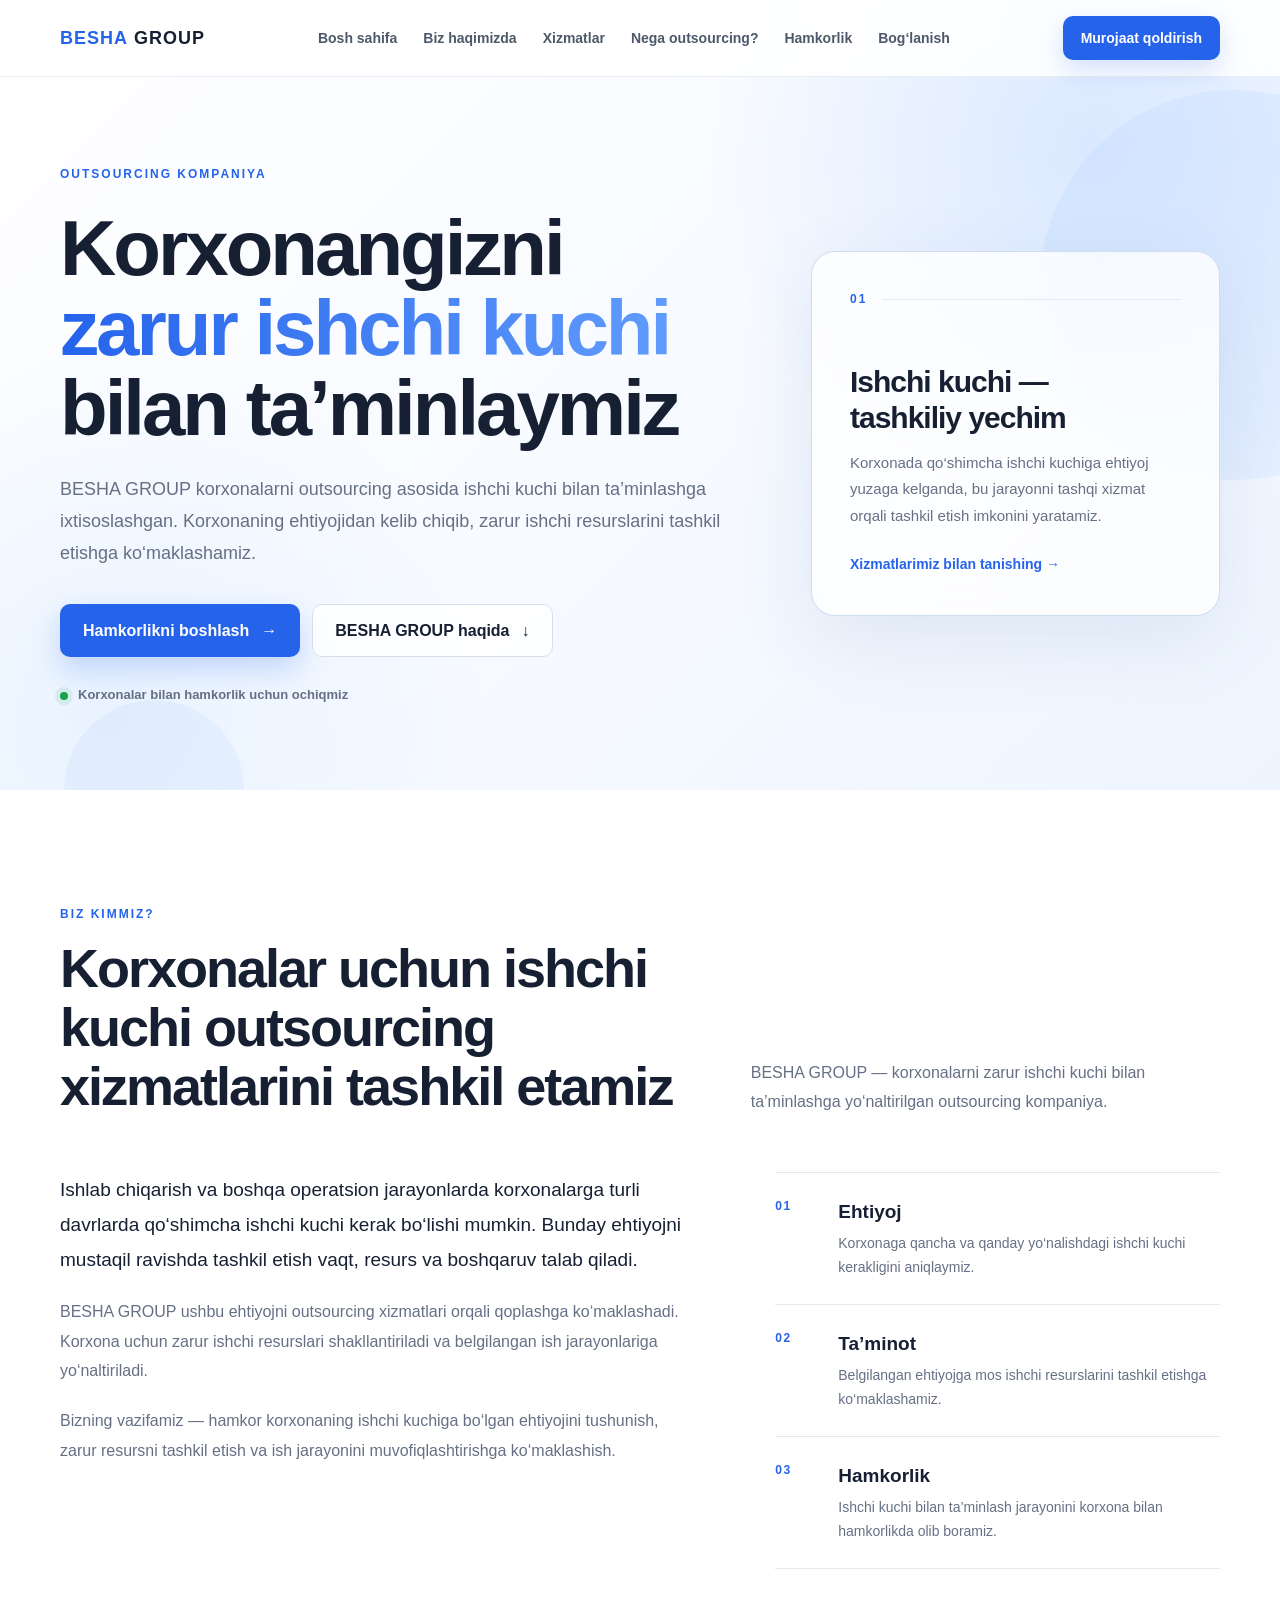
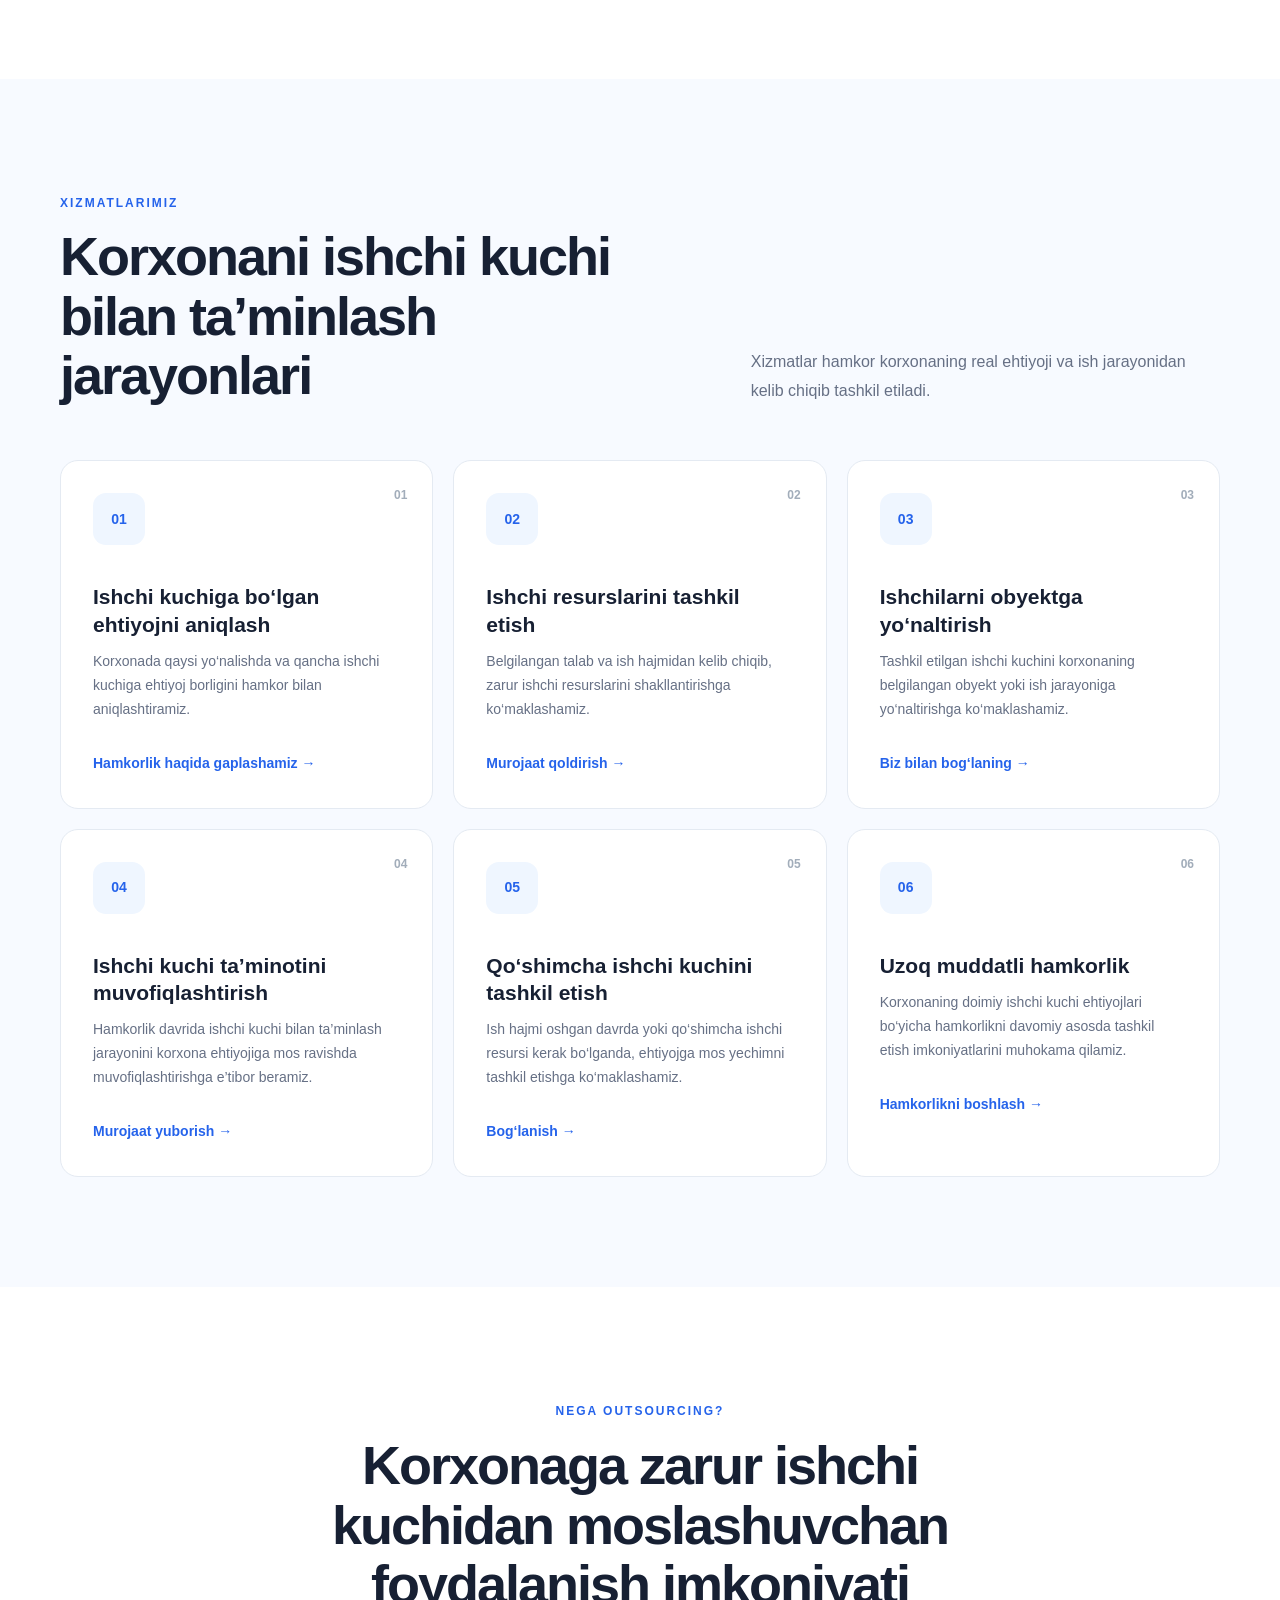
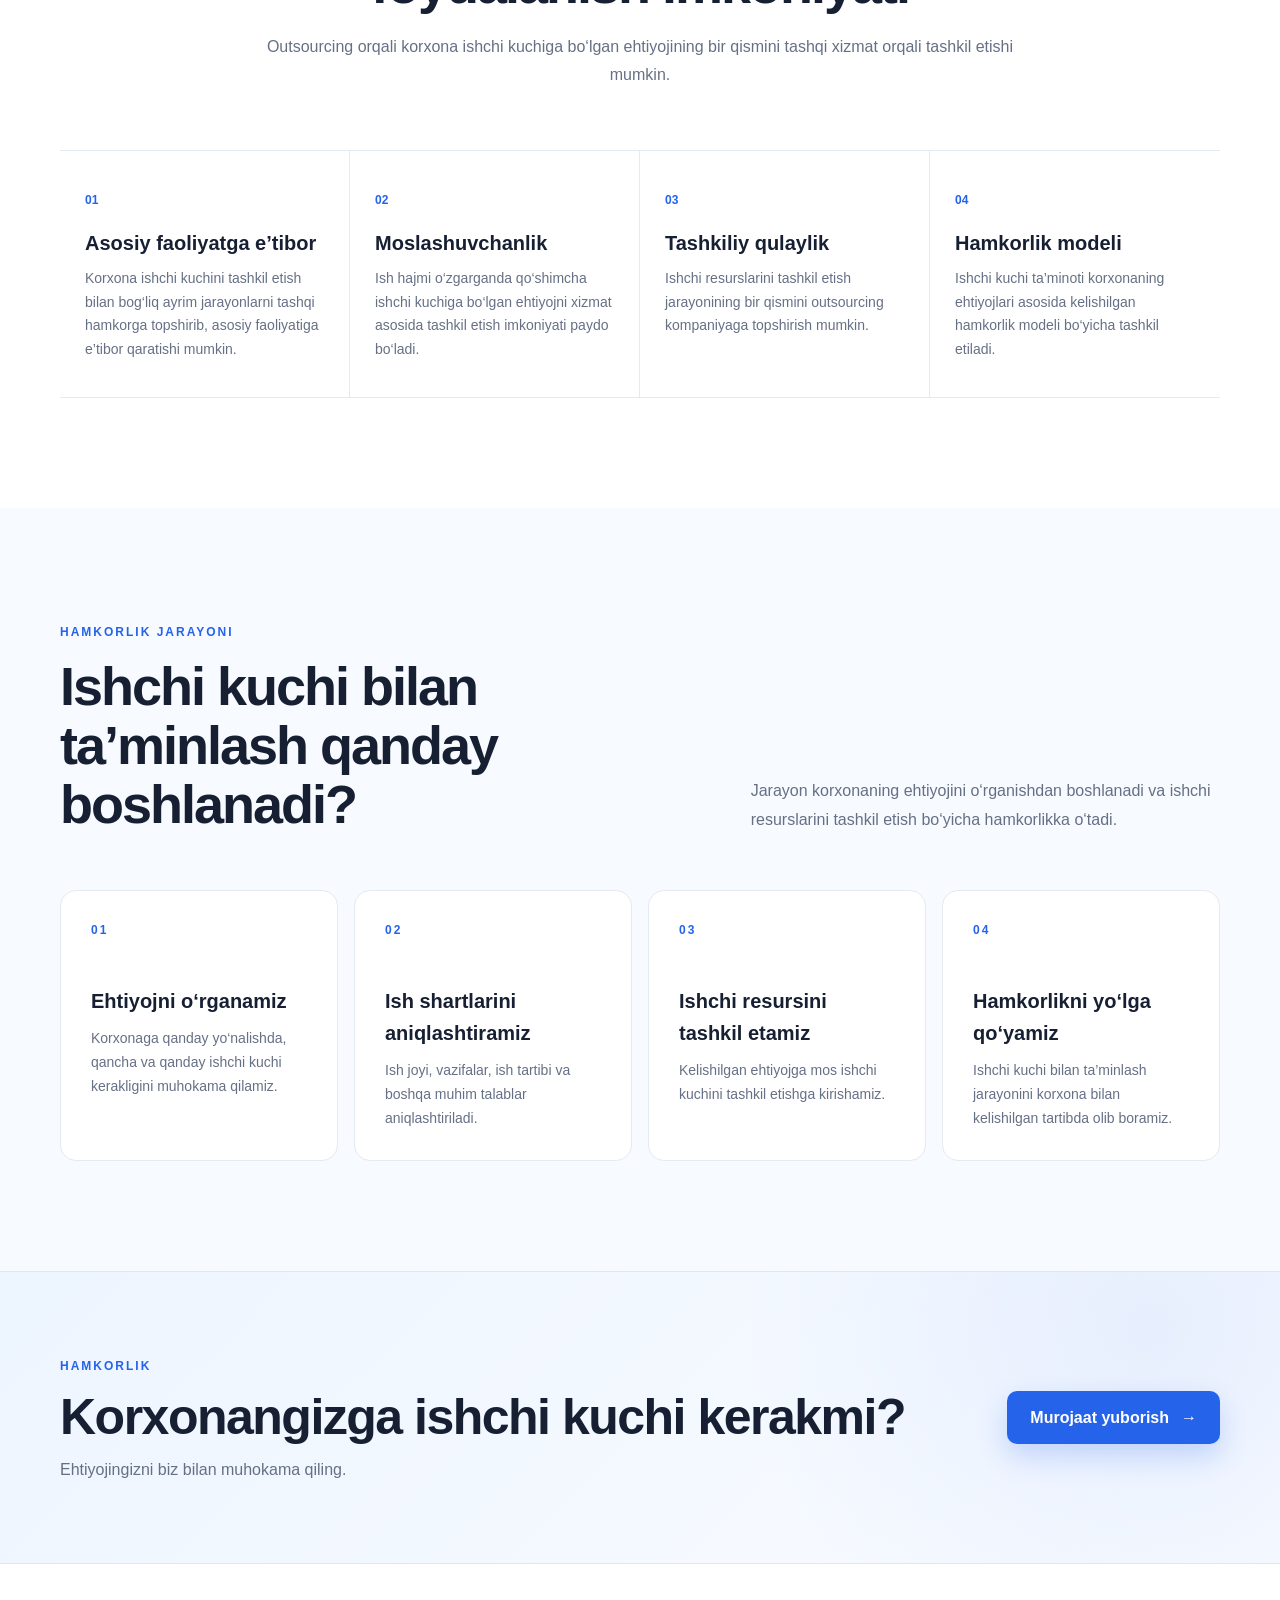
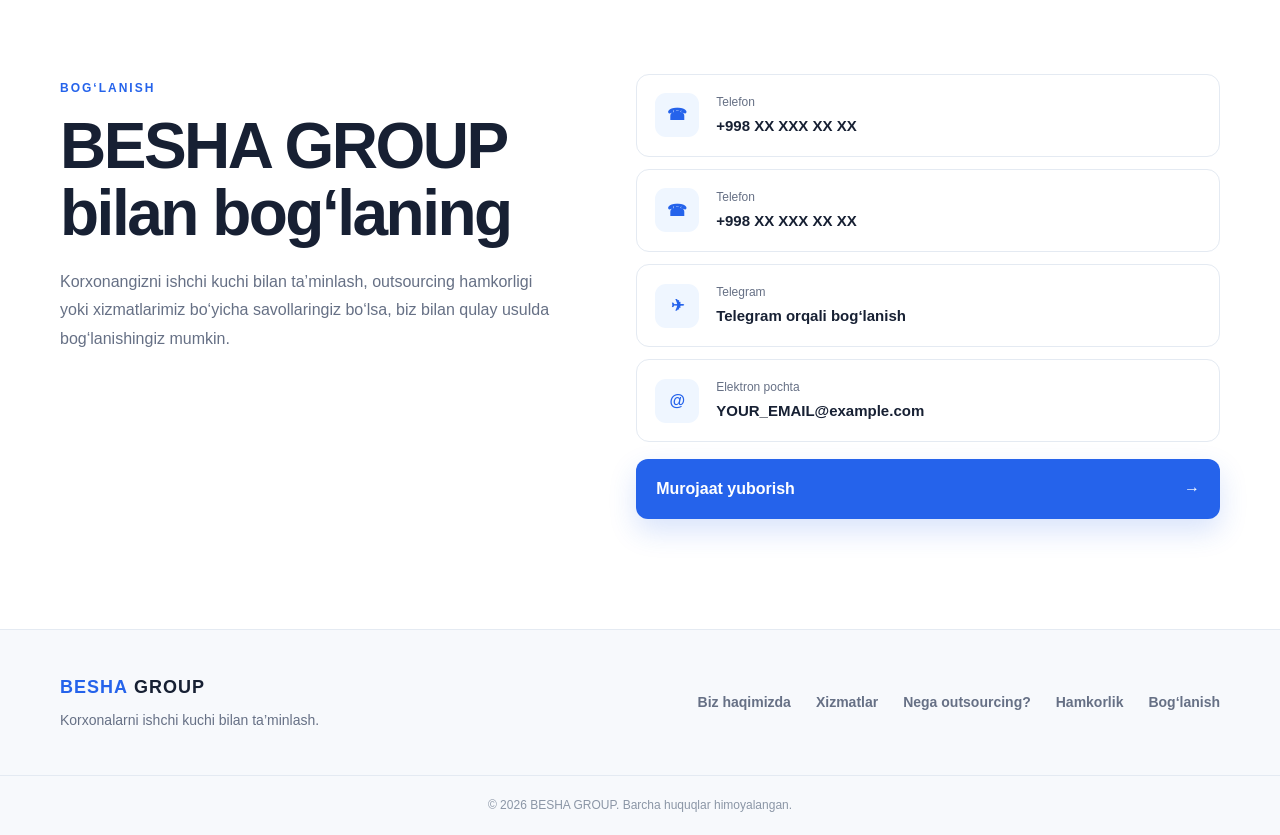
==== commit 125a5a16: "Update index.html" ====
--- a/index.html
+++ b/index.html
@@ -10,12 +10,12 @@
     >
 
     <title>
-        BESHA GROUP — Insonlar va imkoniyatlarni bog‘laymiz
+        BESHA GROUP — Korxonalarni ishchi kuchi bilan ta’minlash
     </title>
 
     <meta
         name="description"
-        content="BESHA GROUP — korxonalar uchun zarur ishchi kuchini izlash, nomzodlarni dastlabki saralash va ish beruvchi bilan nomzod o‘rtasidagi aloqani tashkil etishga ko‘maklashuvchi kompaniya."
+        content="BESHA GROUP — korxonalarni outsourcing asosida zarur ishchi kuchi bilan ta’minlashga ixtisoslashgan kompaniya."
     >
 
     <meta
@@ -66,8 +66,6 @@
 
         <div class="container nav">
 
-
-            <!-- LOGO -->
 
             <a
                 href="#home"
@@ -85,8 +83,6 @@
 
 
 
-            <!-- NAVIGATION -->
-
             <nav
                 class="menu"
                 id="mainMenu"
@@ -102,15 +98,15 @@
                 </a>
 
                 <a href="#services">
-                    Faoliyatimiz
+                    Xizmatlar
                 </a>
 
                 <a href="#why-us">
-                    Nega biz?
+                    Nega outsourcing?
                 </a>
 
                 <a href="#process">
-                    Jarayon
+                    Hamkorlik
                 </a>
 
                 <a href="#contact">
@@ -120,8 +116,6 @@
             </nav>
 
 
-
-            <!-- NAV ACTIONS -->
 
             <div class="nav-actions">
 
@@ -176,29 +170,28 @@
             <div class="container hero-container">
 
 
-                <!-- HERO CONTENT -->
-
                 <div class="hero-content">
 
                     <span class="section-label">
-                        BESHA GROUP
+                        OUTSOURCING KOMPANIYA
                     </span>
 
 
                     <h1>
-                        Insonlar va
+                        Korxonangizni
                         <span>
-                            imkoniyatlarni
-                        </span>
-                        bog‘laymiz
+                            zarur ishchi kuchi
+                        </span>
+                        bilan ta’minlaymiz
                     </h1>
 
 
                     <p>
-                        Korxonaning ehtiyojiga qarab ishchi kuchini
-                        izlash, nomzodlarni dastlabki saralash va
-                        ish beruvchi bilan nomzod o‘rtasidagi
-                        aloqani tashkil etishda ko‘maklashamiz.
+                        BESHA GROUP korxonalarni outsourcing
+                        asosida ishchi kuchi bilan ta’minlashga
+                        ixtisoslashgan. Korxonaning ehtiyojidan
+                        kelib chiqib, zarur ishchi resurslarini
+                        tashkil etishga ko‘maklashamiz.
                     </p>
 
 
@@ -209,7 +202,7 @@
                             class="primary-btn"
                             onclick="openForm()"
                         >
-                            Hamkorlik haqida gaplashamiz
+                            Hamkorlikni boshlash
                             <span>→</span>
                         </button>
 
@@ -218,7 +211,7 @@
                             href="#about"
                             class="secondary-btn"
                         >
-                            Besha Group haqida
+                            BESHA GROUP haqida
                             <span>↓</span>
                         </a>
 
@@ -230,7 +223,7 @@
                         <span class="note-dot"></span>
 
                         <span>
-                            Hamkorlik uchun ochiqmiz
+                            Korxonalar bilan hamkorlik uchun ochiqmiz
                         </span>
 
                     </div>
@@ -238,8 +231,6 @@
                 </div>
 
 
-
-                <!-- HERO CARD -->
 
                 <div class="hero-card">
 
@@ -255,22 +246,22 @@
 
 
                     <h3>
-                        Korxona ehtiyojidan
+                        Ishchi kuchi —
                         <br>
-                        boshlangan yondashuv
+                        tashkiliy yechim
                     </h3>
 
 
                     <p>
-                        Avvalo ish beruvchining ishchi kuchiga
-                        bo‘lgan ehtiyojini tushunamiz va
-                        keyingi jarayonni shunga mos tashkil
-                        etishga harakat qilamiz.
+                        Korxonada qo‘shimcha ishchi kuchiga
+                        ehtiyoj yuzaga kelganda, bu jarayonni
+                        tashqi xizmat orqali tashkil etish
+                        imkonini yaratamiz.
                     </p>
 
 
                     <a href="#services">
-                        Faoliyatimiz bilan tanishing →
+                        Xizmatlarimiz bilan tanishing →
                     </a>
 
                 </div>
@@ -303,19 +294,17 @@
 
 
                         <h2>
-                            Ish beruvchi va ish izlovchi
-                            o‘rtasidagi aloqaga ko‘maklashamiz
+                            Korxonalar uchun ishchi kuchi
+                            outsourcing xizmatlarini tashkil etamiz
                         </h2>
 
                     </div>
 
 
                     <p>
-                        Besha Group — korxonalar uchun zarur
-                        ishchi kuchini topish va ish beruvchilar
-                        bilan ish izlovchilar o‘rtasida
-                        hamkorlikni yo‘lga qo‘yishga
-                        yo‘naltirilgan kompaniya.
+                        BESHA GROUP — korxonalarni zarur
+                        ishchi kuchi bilan ta’minlashga
+                        yo‘naltirilgan outsourcing kompaniya.
                     </p>
 
                 </div>
@@ -328,28 +317,28 @@
                     <div class="about-main">
 
                         <p>
-                            Korxonalar faoliyatida ishchi kuchiga
-                            ehtiyoj paydo bo‘lishi tabiiy.
-                            Kerakli nomzodlarni izlash, ular bilan
-                            bog‘lanish va dastlabki saralash esa
-                            alohida vaqt va e’tibor talab qiladi.
-                        </p>
-
-
-                        <p>
-                            Besha Group ushbu jarayonlarda
-                            ish beruvchilarga ko‘maklashishga
-                            yo‘naltirilgan. Biz korxona talablarini
-                            o‘rganib, mos nomzodlarni izlash va
-                            tomonlar o‘rtasidagi muloqotni
-                            tashkil etishga yordam beramiz.
-                        </p>
-
-
-                        <p>
-                            Har bir hamkorlikda aniq ehtiyojni
-                            tushunish, ochiq muloqot va
-                            tartibli jarayonga e’tibor beramiz.
+                            Ishlab chiqarish va boshqa operatsion
+                            jarayonlarda korxonalarga turli davrlarda
+                            qo‘shimcha ishchi kuchi kerak bo‘lishi mumkin.
+                            Bunday ehtiyojni mustaqil ravishda tashkil
+                            etish vaqt, resurs va boshqaruv talab qiladi.
+                        </p>
+
+
+                        <p>
+                            BESHA GROUP ushbu ehtiyojni outsourcing
+                            xizmatlari orqali qoplashga ko‘maklashadi.
+                            Korxona uchun zarur ishchi resurslari
+                            shakllantiriladi va belgilangan ish
+                            jarayonlariga yo‘naltiriladi.
+                        </p>
+
+
+                        <p>
+                            Bizning vazifamiz — hamkor korxonaning
+                            ishchi kuchiga bo‘lgan ehtiyojini tushunish,
+                            zarur resursni tashkil etish va ish jarayonini
+                            muvofiqlashtirishga ko‘maklashish.
                         </p>
 
                     </div>
@@ -372,9 +361,9 @@
                                 </h3>
 
                                 <p>
-                                    Korxonaga qanday ishchi kuchi
-                                    kerakligini aniqlashdan
-                                    boshlaymiz.
+                                    Korxonaga qancha va qanday
+                                    yo‘nalishdagi ishchi kuchi
+                                    kerakligini aniqlaymiz.
                                 </p>
 
                             </div>
@@ -392,13 +381,13 @@
                             <div>
 
                                 <h3>
-                                    Nomzod
+                                    Ta’minot
                                 </h3>
 
                                 <p>
-                                    Belgilangan talablar asosida
-                                    nomzodlarni izlash va dastlabki
-                                    saralashga ko‘maklashamiz.
+                                    Belgilangan ehtiyojga mos
+                                    ishchi resurslarini tashkil
+                                    etishga ko‘maklashamiz.
                                 </p>
 
                             </div>
@@ -420,9 +409,9 @@
                                 </h3>
 
                                 <p>
-                                    Ish beruvchi va nomzod
-                                    o‘rtasida muloqot o‘rnatilishiga
-                                    yordam beramiz.
+                                    Ishchi kuchi bilan ta’minlash
+                                    jarayonini korxona bilan
+                                    hamkorlikda olib boramiz.
                                 </p>
 
                             </div>
@@ -456,23 +445,22 @@
                     <div>
 
                         <span class="section-label">
-                            BIZ NIMA QILAMIZ?
+                            XIZMATLARIMIZ
                         </span>
 
 
                         <h2>
-                            Ishchi kuchini topish jarayoniga
-                            tizimli yondashamiz
+                            Korxonani ishchi kuchi bilan
+                            ta’minlash jarayonlari
                         </h2>
 
                     </div>
 
 
                     <p>
-                        Korxonaning ehtiyojidan kelib chiqib,
-                        nomzodlarni izlash, dastlabki saralash
-                        va ish beruvchi bilan bog‘lash
-                        jarayonlarida ko‘maklashamiz.
+                        Xizmatlar hamkor korxonaning real
+                        ehtiyoji va ish jarayonidan kelib
+                        chiqib tashkil etiladi.
                     </p>
 
                 </div>
@@ -481,8 +469,6 @@
 
                 <div class="services-grid">
 
-
-                    <!-- SERVICE 1 -->
 
                     <article class="service-card">
 
@@ -497,14 +483,14 @@
 
 
                         <h3>
-                            Korxona ehtiyojini o‘rganish
+                            Ishchi kuchiga bo‘lgan ehtiyojni aniqlash
                         </h3>
 
 
                         <p>
-                            Ish beruvchi bilan muloqot qilib,
-                            qanday lavozim yoki yo‘nalishda
-                            ishchi kuchi kerakligini aniqlaymiz.
+                            Korxonada qaysi yo‘nalishda va qancha
+                            ishchi kuchiga ehtiyoj borligini
+                            hamkor bilan aniqlashtiramiz.
                         </p>
 
 
@@ -519,8 +505,6 @@
 
 
 
-                    <!-- SERVICE 2 -->
-
                     <article class="service-card">
 
                         <span class="service-number">
@@ -534,14 +518,15 @@
 
 
                         <h3>
-                            Talablarni aniqlash
+                            Ishchi resurslarini tashkil etish
                         </h3>
 
 
                         <p>
-                            Nomzodga qo‘yiladigan asosiy
-                            talablarni ish beruvchi bilan
-                            birgalikda aniqlashtiramiz.
+                            Belgilangan talab va ish hajmidan
+                            kelib chiqib, zarur ishchi
+                            resurslarini shakllantirishga
+                            ko‘maklashamiz.
                         </p>
 
 
@@ -556,8 +541,6 @@
 
 
 
-                    <!-- SERVICE 3 -->
-
                     <article class="service-card">
 
                         <span class="service-number">
@@ -571,14 +554,15 @@
 
 
                         <h3>
-                            Nomzodlarni izlash
+                            Ishchilarni obyektga yo‘naltirish
                         </h3>
 
 
                         <p>
-                            Belgilangan ehtiyoj va talablar
-                            asosida mos ish izlovchilarni
-                            topishga harakat qilamiz.
+                            Tashkil etilgan ishchi kuchini
+                            korxonaning belgilangan obyekt yoki
+                            ish jarayoniga yo‘naltirishga
+                            ko‘maklashamiz.
                         </p>
 
 
@@ -593,8 +577,6 @@
 
 
 
-                    <!-- SERVICE 4 -->
-
                     <article class="service-card">
 
                         <span class="service-number">
@@ -608,15 +590,15 @@
 
 
                         <h3>
-                            Dastlabki saralash
+                            Ishchi kuchi ta’minotini muvofiqlashtirish
                         </h3>
 
 
                         <p>
-                            Nomzodlar bo‘yicha dastlabki
-                            ma’lumotlarni o‘rganib,
-                            talabga mosligini aniqlashga
-                            ko‘maklashamiz.
+                            Hamkorlik davrida ishchi kuchi bilan
+                            ta’minlash jarayonini korxona ehtiyojiga
+                            mos ravishda muvofiqlashtirishga
+                            e’tibor beramiz.
                         </p>
 
 
@@ -631,8 +613,6 @@
 
 
 
-                    <!-- SERVICE 5 -->
-
                     <article class="service-card">
 
                         <span class="service-number">
@@ -646,14 +626,15 @@
 
 
                         <h3>
-                            Tomonlarni bog‘lash
+                            Qo‘shimcha ishchi kuchini tashkil etish
                         </h3>
 
 
                         <p>
-                            Mos nomzod va ish beruvchi
-                            o‘rtasida aloqa o‘rnatilishiga
-                            ko‘maklashamiz.
+                            Ish hajmi oshgan davrda yoki qo‘shimcha
+                            ishchi resursi kerak bo‘lganda,
+                            ehtiyojga mos yechimni tashkil
+                            etishga ko‘maklashamiz.
                         </p>
 
 
@@ -668,8 +649,6 @@
 
 
 
-                    <!-- SERVICE 6 -->
-
                     <article class="service-card">
 
                         <span class="service-number">
@@ -683,14 +662,15 @@
 
 
                         <h3>
-                            Muloqotni tashkil etish
+                            Uzoq muddatli hamkorlik
                         </h3>
 
 
                         <p>
-                            Ish beruvchi va nomzod o‘rtasidagi
-                            keyingi muloqot jarayonini
-                            tashkil etishga yordam beramiz.
+                            Korxonaning doimiy ishchi kuchi
+                            ehtiyojlari bo‘yicha hamkorlikni
+                            davomiy asosda tashkil etish
+                            imkoniyatlarini muhokama qilamiz.
                         </p>
 
 
@@ -712,7 +692,7 @@
 
 
         <!-- =================================================
-             WHY US
+             WHY OUTSOURCING
         ================================================== -->
 
         <section
@@ -726,20 +706,21 @@
                 <div class="center-heading">
 
                     <span class="section-label">
-                        NEGA BESHA GROUP?
+                        NEGA OUTSOURCING?
                     </span>
 
 
                     <h2>
-                        Hamkorlikda muhim bo‘lgan
-                        tamoyillarga e’tibor beramiz
+                        Korxonaga zarur ishchi kuchidan
+                        moslashuvchan foydalanish imkoniyati
                     </h2>
 
 
                     <p>
-                        Bizning yondashuvimiz aniq ehtiyojni
-                        tushunish, tartibli jarayon va
-                        ochiq muloqotga asoslanadi.
+                        Outsourcing orqali korxona ishchi
+                        kuchiga bo‘lgan ehtiyojining bir
+                        qismini tashqi xizmat orqali
+                        tashkil etishi mumkin.
                     </p>
 
                 </div>
@@ -756,14 +737,14 @@
                         </span>
 
                         <h3>
-                            Ehtiyojga mos yondashuv
+                            Asosiy faoliyatga e’tibor
                         </h3>
 
                         <p>
-                            Har bir korxonaning talabi
-                            turlicha bo‘lishi mumkin.
-                            Jarayonni shu ehtiyojdan
-                            kelib chiqib boshlaymiz.
+                            Korxona ishchi kuchini tashkil etish
+                            bilan bog‘liq ayrim jarayonlarni
+                            tashqi hamkorga topshirib,
+                            asosiy faoliyatiga e’tibor qaratishi mumkin.
                         </p>
 
                     </div>
@@ -777,14 +758,14 @@
                         </span>
 
                         <h3>
-                            Tizimli jarayon
+                            Moslashuvchanlik
                         </h3>
 
                         <p>
-                            Ehtiyojni aniqlashdan
-                            nomzodni bog‘lashgacha bo‘lgan
-                            bosqichlarni tartibli olib
-                            borishga intilamiz.
+                            Ish hajmi o‘zgarganda qo‘shimcha
+                            ishchi kuchiga bo‘lgan ehtiyojni
+                            xizmat asosida tashkil etish
+                            imkoniyati paydo bo‘ladi.
                         </p>
 
                     </div>
@@ -798,13 +779,14 @@
                         </span>
 
                         <h3>
-                            Ochiq muloqot
+                            Tashkiliy qulaylik
                         </h3>
 
                         <p>
-                            Ish beruvchi va nomzod bilan
-                            tushunarli muloqot olib
-                            borishga e’tibor beramiz.
+                            Ishchi resurslarini tashkil etish
+                            jarayonining bir qismini
+                            outsourcing kompaniyaga topshirish
+                            mumkin.
                         </p>
 
                     </div>
@@ -818,13 +800,14 @@
                         </span>
 
                         <h3>
-                            Hamkorlikka yo‘naltirilganlik
+                            Hamkorlik modeli
                         </h3>
 
                         <p>
-                            Asosiy maqsadimiz tomonlar
-                            o‘rtasida foydali hamkorlik
-                            shakllanishiga ko‘maklashish.
+                            Ishchi kuchi ta’minoti korxonaning
+                            ehtiyojlari asosida kelishilgan
+                            hamkorlik modeli bo‘yicha
+                            tashkil etiladi.
                         </p>
 
                     </div>
@@ -854,22 +837,23 @@
                     <div>
 
                         <span class="section-label">
-                            QANDAY ISHLAYMIZ?
+                            HAMKORLIK JARAYONI
                         </span>
 
 
                         <h2>
-                            Hamkorlik jarayoni
+                            Ishchi kuchi bilan ta’minlash
+                            qanday boshlanadi?
                         </h2>
 
                     </div>
 
 
                     <p>
-                        Jarayon korxona ehtiyojini
-                        tushunishdan boshlanadi va mos
-                        nomzodni ish beruvchi bilan
-                        bog‘lashgacha davom etadi.
+                        Jarayon korxonaning ehtiyojini
+                        o‘rganishdan boshlanadi va
+                        ishchi resurslarini tashkil
+                        etish bo‘yicha hamkorlikka o‘tadi.
                     </p>
 
                 </div>
@@ -890,9 +874,9 @@
                         </h3>
 
                         <p>
-                            Korxonaning qanday ishchi
-                            kuchiga ehtiyoji borligini
-                            aniqlaymiz.
+                            Korxonaga qanday yo‘nalishda,
+                            qancha va qanday ishchi kuchi
+                            kerakligini muhokama qilamiz.
                         </p>
 
                     </div>
@@ -906,13 +890,13 @@
                         </div>
 
                         <h3>
-                            Talabni aniqlaymiz
+                            Ish shartlarini aniqlashtiramiz
                         </h3>
 
                         <p>
-                            Nomzod uchun zarur bo‘lgan
-                            asosiy talablarni
-                            aniqlashtiramiz.
+                            Ish joyi, vazifalar, ish tartibi
+                            va boshqa muhim talablar
+                            aniqlashtiriladi.
                         </p>
 
                     </div>
@@ -926,13 +910,13 @@
                         </div>
 
                         <h3>
-                            Nomzodlarni izlaymiz
+                            Ishchi resursini tashkil etamiz
                         </h3>
 
                         <p>
-                            Belgilangan talablar asosida
-                            mos nomzodlarni izlashga
-                            kirishamiz.
+                            Kelishilgan ehtiyojga mos
+                            ishchi kuchini tashkil
+                            etishga kirishamiz.
                         </p>
 
                     </div>
@@ -946,14 +930,13 @@
                         </div>
 
                         <h3>
-                            Ish beruvchi bilan bog‘laymiz
+                            Hamkorlikni yo‘lga qo‘yamiz
                         </h3>
 
                         <p>
-                            Dastlabki saralashdan keyin
-                            nomzod va ish beruvchi
-                            o‘rtasidagi aloqaga
-                            ko‘maklashamiz.
+                            Ishchi kuchi bilan ta’minlash
+                            jarayonini korxona bilan
+                            kelishilgan tartibda olib boramiz.
                         </p>
 
                     </div>
@@ -983,12 +966,12 @@
 
 
                     <h2>
-                        Ishchi kuchiga ehtiyojingiz bormi?
+                        Korxonangizga ishchi kuchi kerakmi?
                     </h2>
 
 
                     <p>
-                        Talablaringizni biz bilan muhokama qiling.
+                        Ehtiyojingizni biz bilan muhokama qiling.
                     </p>
 
                 </div>
@@ -1000,7 +983,7 @@
                     class="primary-btn light-btn"
                     onclick="openForm()"
                 >
-                    Hamkorlik haqida gaplashamiz
+                    Murojaat yuborish
                     <span>→</span>
                 </button>
 
@@ -1025,8 +1008,6 @@
                 <div class="contact-grid">
 
 
-                    <!-- CONTACT TEXT -->
-
                     <div class="contact-content">
 
                         <span class="section-label">
@@ -1035,13 +1016,14 @@
 
 
                         <h2>
-                            Besha Group bilan bog‘laning
+                            BESHA GROUP bilan bog‘laning
                         </h2>
 
 
                         <p>
-                            Hamkorlik, ishga joylashish yoki
-                            kompaniyamiz faoliyati bo‘yicha
+                            Korxonangizni ishchi kuchi bilan
+                            ta’minlash, outsourcing hamkorligi
+                            yoki xizmatlarimiz bo‘yicha
                             savollaringiz bo‘lsa, biz bilan
                             qulay usulda bog‘lanishingiz mumkin.
                         </p>
@@ -1050,12 +1032,8 @@
 
 
 
-                    <!-- CONTACT LIST -->
-
                     <div class="contact-list">
 
-
-                        <!-- PHONE 1 -->
 
                         <a
                             href="tel:+998XXXXXXXXX"
@@ -1083,8 +1061,6 @@
 
 
 
-                        <!-- PHONE 2 -->
-
                         <a
                             href="tel:+998XXXXXXXXX"
                             class="contact-item"
@@ -1110,8 +1086,6 @@
                         </a>
 
 
-
-                        <!-- TELEGRAM -->
 
                         <a
                             href="https://t.me/YOUR_USERNAME"
@@ -1141,8 +1115,6 @@
 
 
 
-                        <!-- EMAIL -->
-
                         <a
                             href="mailto:YOUR_EMAIL@example.com"
                             class="contact-item"
@@ -1168,8 +1140,6 @@
                         </a>
 
 
-
-                        <!-- FORM BUTTON -->
 
                         <button
                             type="button"
@@ -1228,7 +1198,7 @@
 
 
                 <p>
-                    Insonlar va imkoniyatlarni bog‘laymiz.
+                    Korxonalarni ishchi kuchi bilan ta’minlash.
                 </p>
 
             </div>
@@ -1245,15 +1215,15 @@
                 </a>
 
                 <a href="#services">
-                    Faoliyatimiz
+                    Xizmatlar
                 </a>
 
                 <a href="#why-us">
-                    Nega biz?
+                    Nega outsourcing?
                 </a>
 
                 <a href="#process">
-                    Jarayon
+                    Hamkorlik
                 </a>
 
                 <a href="#contact">
@@ -1284,7 +1254,7 @@
 
 
     <!-- =====================================================
-         CONTACT FORM MODAL
+         CONTACT MODAL
     ====================================================== -->
 
     <div
@@ -1299,8 +1269,6 @@
         <div class="modal-box">
 
 
-            <!-- CLOSE -->
-
             <button
                 type="button"
                 class="close-btn"
@@ -1312,35 +1280,28 @@
 
 
 
-            <!-- MODAL TITLE -->
-
             <span class="section-label">
                 MUROJAAT
             </span>
 
 
             <h2 id="contactModalTitle">
-                Biz bilan bog‘laning
+                Hamkorlik bo‘yicha murojaat
             </h2>
 
 
             <p>
-                Quyidagi ma’lumotlarni kiriting.
-                Murojaatingiz bo‘yicha siz bilan
-                bog‘lanish uchun foydalaniladi.
+                Korxonangizning ishchi kuchiga bo‘lgan
+                ehtiyoji haqida qisqacha ma’lumot qoldiring.
             </p>
 
 
-
-            <!-- FORM -->
 
             <form
                 id="contactForm"
                 autocomplete="on"
             >
 
-
-                <!-- NAME -->
 
                 <label for="name">
                     Ism va familiya
@@ -1358,8 +1319,6 @@
                 >
 
 
-
-                <!-- PHONE -->
 
                 <label for="phone">
                     Telefon raqami
@@ -1379,10 +1338,8 @@
 
 
 
-                <!-- ORGANIZATION -->
-
                 <label for="organization">
-                    Tashkilot
+                    Korxona yoki tashkilot
                     <span>
                         (ixtiyoriy)
                     </span>
@@ -1393,17 +1350,15 @@
                     type="text"
                     id="organization"
                     name="organization"
-                    placeholder="Tashkilot nomi"
+                    placeholder="Korxona yoki tashkilot nomi"
                     autocomplete="organization"
                     maxlength="150"
                 >
 
 
 
-                <!-- MESSAGE -->
-
                 <label for="message">
-                    Murojaat
+                    Ishchi kuchiga bo‘lgan ehtiyoj
                 </label>
 
 
@@ -1412,12 +1367,10 @@
                     name="message"
                     rows="5"
                     maxlength="1000"
-                    placeholder="Murojaatingizni qisqacha yozing..."
+                    placeholder="Masalan: ish yo‘nalishi, kerakli ishchi soni, ish joyi yoki boshqa muhim ma’lumotlar..."
                 ></textarea>
 
 
-
-                <!-- SUBMIT -->
 
                 <button
                     type="submit"
@@ -1431,8 +1384,6 @@
 
 
 
-            <!-- PRIVACY NOTE -->
-
             <div class="form-note">
                 Ma’lumotlaringiz murojaatingiz bo‘yicha
                 siz bilan bog‘lanish uchun ishlatiladi.
--- a/style.css
+++ b/style.css
@@ -1,13 +1,13 @@
 /* =========================================================
    BESHA GROUP
    STYLE.CSS
-   Clean • Light • Responsive • Professional
-========================================================= */
-
-
-/* =========================
+   Light • Professional • Responsive
+========================================================= */
+
+
+/* =========================================================
    RESET
-========================= */
+========================================================= */
 
 * {
     margin: 0;
@@ -18,27 +18,33 @@
 :root {
     --primary: #2563eb;
     --primary-dark: #1d4ed8;
-    --primary-soft: #eaf2ff;
+    --primary-light: #eff6ff;
 
     --text: #172033;
-    --text-light: #667085;
+    --text-soft: #667085;
+    --text-muted: #98a2b3;
 
     --white: #ffffff;
-    --light: #f7faff;
-    --light-2: #eef5ff;
-
-    --border: #e3eaf3;
+    --background: #f7faff;
+    --background-blue: #eef5ff;
+
+    --border: #e4eaf2;
+    --border-blue: #d5e4fb;
 
     --success: #16a34a;
 
+    --shadow-small:
+        0 8px 30px rgba(30, 65, 120, 0.06);
+
+    --shadow:
+        0 18px 55px rgba(30, 65, 120, 0.10);
+
+    --shadow-hover:
+        0 24px 70px rgba(30, 65, 120, 0.15);
+
+    --radius-small: 12px;
     --radius: 18px;
-    --radius-small: 12px;
-
-    --shadow:
-        0 14px 45px rgba(30, 65, 120, 0.08);
-
-    --shadow-hover:
-        0 22px 60px rgba(30, 65, 120, 0.14);
+    --radius-large: 24px;
 
     --container: 1160px;
 }
@@ -48,6 +54,8 @@
 }
 
 body {
+    min-height: 100vh;
+
     font-family:
         Arial,
         Helvetica,
@@ -59,10 +67,18 @@
     line-height: 1.6;
 
     overflow-x: hidden;
+
+    -webkit-font-smoothing: antialiased;
+    text-rendering: optimizeLegibility;
 }
 
 body.no-scroll {
     overflow: hidden;
+}
+
+a {
+    color: inherit;
+    text-decoration: none;
 }
 
 button,
@@ -75,9 +91,9 @@
     cursor: pointer;
 }
 
+button,
 a {
-    color: inherit;
-    text-decoration: none;
+    -webkit-tap-highlight-color: transparent;
 }
 
 img {
@@ -86,19 +102,19 @@
 }
 
 
-/* =========================
+/* =========================================================
    CONTAINER
-========================= */
+========================================================= */
 
 .container {
     width: min(92%, var(--container));
-    margin: 0 auto;
-}
-
-
-/* =========================
+    margin-inline: auto;
+}
+
+
+/* =========================================================
    PAGE LOADER
-========================= */
+========================================================= */
 
 .page-loader {
     position: fixed;
@@ -108,7 +124,6 @@
 
     display: flex;
     flex-direction: column;
-
     align-items: center;
     justify-content: center;
 
@@ -116,13 +131,13 @@
         radial-gradient(
             circle at center,
             #ffffff 0%,
-            #f5f9ff 60%,
+            #f6f9ff 55%,
             #eaf2ff 100%
         );
 
     transition:
-        opacity 0.7s ease,
-        visibility 0.7s ease;
+        opacity 0.65s ease,
+        visibility 0.65s ease;
 }
 
 .page-loader.hide {
@@ -138,17 +153,14 @@
 
     line-height: 1;
 
-    animation: loaderLogo 1s ease forwards;
+    animation: loaderLogo 0.9s ease both;
 }
 
 .loader-logo span {
     color: var(--text);
 
-    font-size:
-        clamp(42px, 7vw, 74px);
-
+    font-size: clamp(40px, 7vw, 72px);
     font-weight: 800;
-
     letter-spacing: 7px;
 }
 
@@ -157,28 +169,24 @@
 
     color: var(--primary);
 
-    font-size:
-        clamp(17px, 3vw, 26px);
-
+    font-size: clamp(16px, 3vw, 25px);
+    font-weight: 800;
     letter-spacing: 10px;
 
-    animation:
-        loaderGroup
-        0.9s ease
-        0.15s both;
+    animation: loaderGroup 0.9s ease 0.15s both;
 }
 
 .loader-line {
     width: 190px;
     height: 2px;
 
-    margin-top: 32px;
+    margin-top: 30px;
 
     overflow: hidden;
 
     border-radius: 10px;
 
-    background: #dce8fb;
+    background: #dce7f8;
 }
 
 .loader-line span {
@@ -197,35 +205,29 @@
 
     transform: translateX(-100%);
 
-    animation:
-        loaderLine
-        1.2s ease infinite;
-}
-
-
-/* =========================
+    animation: loaderLine 1.15s ease-in-out infinite;
+}
+
+
+/* =========================================================
    HEADER
-========================= */
+========================================================= */
 
 .header {
     position: fixed;
-
     top: 0;
     left: 0;
 
+    z-index: 1000;
+
     width: 100%;
 
-    z-index: 1000;
-
-    background:
-        rgba(255, 255, 255, 0.88);
+    background: rgba(255, 255, 255, 0.88);
 
     backdrop-filter: blur(18px);
     -webkit-backdrop-filter: blur(18px);
 
-    border-bottom:
-        1px solid
-        rgba(227, 234, 243, 0.8);
+    border-bottom: 1px solid rgba(228, 234, 242, 0.8);
 
     transition:
         background 0.3s ease,
@@ -233,15 +235,13 @@
 }
 
 .header.scrolled {
-    background:
-        rgba(255, 255, 255, 0.96);
+    background: rgba(255, 255, 255, 0.97);
 }
 
 .nav {
     min-height: 76px;
 
     display: flex;
-
     align-items: center;
     justify-content: space-between;
 
@@ -249,23 +249,23 @@
 }
 
 
-/* =========================
+/* =========================================================
    LOGO
-========================= */
+========================================================= */
 
 .logo {
     display: inline-flex;
-
     align-items: center;
 
     gap: 6px;
 
+    flex-shrink: 0;
+
     white-space: nowrap;
 
+    font-size: 18px;
     font-weight: 800;
     letter-spacing: 1px;
-
-    font-size: 18px;
 }
 
 .logo-main {
@@ -277,45 +277,43 @@
 }
 
 
-/* =========================
-   DESKTOP MENU
-========================= */
+/* =========================================================
+   NAVIGATION
+========================================================= */
 
 .menu {
     display: flex;
-
     align-items: center;
 
-    gap: 29px;
+    gap: 26px;
 }
 
 .menu a {
     position: relative;
 
-    color: #4e596a;
+    color: #4d596b;
 
     font-size: 14px;
     font-weight: 600;
 
-    transition: 0.25s ease;
+    transition: color 0.25s ease;
 }
 
 .menu a::after {
     content: "";
 
     position: absolute;
-
     left: 0;
-    bottom: -7px;
+    bottom: -8px;
 
     width: 0;
     height: 2px;
 
-    border-radius: 5px;
+    border-radius: 10px;
 
     background: var(--primary);
 
-    transition: 0.25s ease;
+    transition: width 0.25s ease;
 }
 
 .menu a:hover {
@@ -327,23 +325,27 @@
 }
 
 
-/* =========================
+/* =========================================================
    NAV ACTIONS
-========================= */
+========================================================= */
 
 .nav-actions {
     display: flex;
-
     align-items: center;
 
     gap: 10px;
+
+    flex-shrink: 0;
 }
 
 .nav-contact {
+    position: relative;
+
+    overflow: hidden;
+
+    padding: 11px 18px;
+
     border: 0;
-
-    padding: 11px 18px;
-
     border-radius: 10px;
 
     background: var(--primary);
@@ -353,16 +355,21 @@
     font-weight: 700;
 
     box-shadow:
-        0 9px 24px
-        rgba(37, 99, 235, 0.18);
-
-    transition: 0.25s ease;
+        0 10px 25px rgba(37, 99, 235, 0.18);
+
+    transition:
+        background 0.25s ease,
+        transform 0.25s ease,
+        box-shadow 0.25s ease;
 }
 
 .nav-contact:hover {
     background: var(--primary-dark);
 
     transform: translateY(-2px);
+
+    box-shadow:
+        0 14px 30px rgba(37, 99, 235, 0.24);
 }
 
 .menu-btn {
@@ -373,30 +380,113 @@
 
     place-items: center;
 
-    border:
-        1px solid var(--border);
-
+    border: 1px solid var(--border);
     border-radius: 10px;
 
     background: var(--white);
-
     color: var(--text);
 
     font-size: 22px;
-
-    transition: 0.25s ease;
+    line-height: 1;
+
+    transition:
+        color 0.25s ease,
+        border-color 0.25s ease,
+        background 0.25s ease;
 }
 
 .menu-btn:hover {
     color: var(--primary);
-
-    border-color: #bfd3f5;
-}
-
-
-/* =========================
+    border-color: #bbd0f4;
+    background: var(--primary-light);
+}
+
+
+/* =========================================================
+   GENERAL BUTTONS
+========================================================= */
+
+.primary-btn,
+.secondary-btn,
+.contact-form-button,
+.service-card button {
+    position: relative;
+    overflow: hidden;
+}
+
+.primary-btn {
+    display: inline-flex;
+    align-items: center;
+    justify-content: center;
+
+    gap: 12px;
+
+    padding: 14px 23px;
+
+    border: 0;
+    border-radius: 10px;
+
+    background: var(--primary);
+    color: var(--white);
+
+    font-weight: 700;
+
+    box-shadow:
+        0 12px 28px rgba(37, 99, 235, 0.22);
+
+    transition:
+        background 0.25s ease,
+        transform 0.25s ease,
+        box-shadow 0.25s ease;
+}
+
+.primary-btn:hover {
+    background: var(--primary-dark);
+
+    transform: translateY(-3px);
+
+    box-shadow:
+        0 17px 38px rgba(37, 99, 235, 0.28);
+}
+
+.secondary-btn {
+    display: inline-flex;
+    align-items: center;
+    justify-content: center;
+
+    gap: 12px;
+
+    padding: 13px 22px;
+
+    border: 1px solid #d5dfec;
+    border-radius: 10px;
+
+    background: rgba(255, 255, 255, 0.8);
+    color: var(--text);
+
+    font-weight: 700;
+
+    transition:
+        color 0.25s ease,
+        border-color 0.25s ease,
+        background 0.25s ease,
+        transform 0.25s ease;
+}
+
+.secondary-btn:hover {
+    color: var(--primary);
+
+    border-color: #aac5ef;
+
+    background: var(--white);
+
+    transform: translateY(-3px);
+}
+
+
+/* =========================================================
    HERO
-========================= */
+========================================================= */
 
 .hero {
     position: relative;
@@ -410,13 +500,13 @@
 
     background:
         radial-gradient(
-            circle at 85% 20%,
+            circle at 85% 18%,
             rgba(93, 157, 255, 0.18),
             transparent 30%
         ),
         radial-gradient(
-            circle at 10% 85%,
-            rgba(105, 180, 255, 0.10),
+            circle at 8% 90%,
+            rgba(73, 160, 255, 0.09),
             transparent 28%
         ),
         linear-gradient(
@@ -441,16 +531,13 @@
 
     gap: 70px;
 
-    padding-top: 75px;
+    padding-top: 76px;
 }
 
 .hero-content {
     max-width: 760px;
 
-    animation:
-        heroReveal
-        0.9s ease
-        0.15s both;
+    animation: heroReveal 0.9s ease 0.1s both;
 }
 
 .section-label {
@@ -460,20 +547,16 @@
 
     font-size: 12px;
     font-weight: 800;
-
     letter-spacing: 2px;
 }
 
 .hero h1 {
-    margin: 22px 0 25px;
-
-    max-width: 780px;
-
-    font-size:
-        clamp(47px, 6.4vw, 78px);
-
+    max-width: 790px;
+
+    margin: 22px 0 24px;
+
+    font-size: clamp(47px, 6.4vw, 78px);
     line-height: 1.03;
-
     letter-spacing: -3px;
 }
 
@@ -484,7 +567,7 @@
         linear-gradient(
             90deg,
             var(--primary),
-            #66a1ff
+            #67a2ff
         );
 
     background-clip: text;
@@ -497,122 +580,30 @@
 .hero p {
     max-width: 690px;
 
-    color: var(--text-light);
+    color: var(--text-soft);
 
     font-size: 18px;
-
     line-height: 1.8;
 }
 
 .hero-buttons {
     display: flex;
-
     align-items: center;
 
     gap: 12px;
 
     margin-top: 34px;
 }
-
-
-/* =========================
-   BUTTONS
-========================= */
-
-.primary-btn,
-.secondary-btn {
-    position: relative;
-
-    overflow: hidden;
-}
-
-.primary-btn {
-    display: inline-flex;
-
-    align-items: center;
-    justify-content: center;
-
-    gap: 12px;
-
-    border: 0;
-
-    padding: 14px 23px;
-
-    border-radius: 10px;
-
-    background: var(--primary);
-    color: var(--white);
-
-    font-weight: 700;
-
-    box-shadow:
-        0 12px 28px
-        rgba(37, 99, 235, 0.22);
-
-    transition: 0.25s ease;
-}
-
-.primary-btn:hover {
-    background: var(--primary-dark);
-
-    transform: translateY(-3px);
-
-    box-shadow:
-        0 17px 38px
-        rgba(37, 99, 235, 0.27);
-}
-
-.secondary-btn {
-    display: inline-flex;
-
-    align-items: center;
-    justify-content: center;
-
-    gap: 12px;
-
-    padding: 13px 22px;
-
-    border:
-        1px solid
-        #d8e1ec;
-
-    border-radius: 10px;
-
-    background:
-        rgba(255, 255, 255, 0.76);
-
-    color: var(--text);
-
-    font-weight: 700;
-
-    transition: 0.25s ease;
-}
-
-.secondary-btn:hover {
-    color: var(--primary);
-
-    border-color: #b9cff4;
-
-    background: var(--white);
-
-    transform: translateY(-3px);
-}
-
-
-/* =========================
-   HERO NOTE
-========================= */
 
 .hero-note {
     display: flex;
-
     align-items: center;
 
-    gap: 9px;
+    gap: 10px;
 
     margin-top: 28px;
 
-    color: var(--text-light);
+    color: var(--text-soft);
 
     font-size: 13px;
     font-weight: 600;
@@ -622,61 +613,53 @@
     width: 8px;
     height: 8px;
 
+    flex-shrink: 0;
+
     border-radius: 50%;
 
     background: var(--success);
 
     box-shadow:
-        0 0 0 5px
-        rgba(22, 163, 74, 0.10);
-}
-
-
-/* =========================
+        0 0 0 5px rgba(22, 163, 74, 0.1);
+}
+
+
+/* =========================================================
    HERO CARD
-========================= */
+========================================================= */
 
 .hero-card {
     position: relative;
 
     padding: 38px;
 
-    border:
-        1px solid
-        rgba(207, 222, 245, 0.9);
-
-    border-radius: 24px;
-
-    background:
-        rgba(255, 255, 255, 0.78);
-
-    backdrop-filter: blur(10px);
-    -webkit-backdrop-filter: blur(10px);
+    border: 1px solid rgba(205, 220, 242, 0.95);
+    border-radius: var(--radius-large);
+
+    background: rgba(255, 255, 255, 0.78);
+
+    backdrop-filter: blur(12px);
+    -webkit-backdrop-filter: blur(12px);
 
     box-shadow:
-        0 25px 80px
-        rgba(37, 80, 140, 0.10);
-
-    animation:
-        heroCardReveal
-        0.9s ease
-        0.3s both;
-
-    transition: 0.35s ease;
+        0 25px 80px rgba(37, 80, 140, 0.1);
+
+    animation: heroCardReveal 0.9s ease 0.28s both;
+
+    transition:
+        transform 0.35s ease,
+        box-shadow 0.35s ease;
 }
 
 .hero-card:hover {
-    transform:
-        translateY(-7px);
+    transform: translateY(-7px);
 
     box-shadow:
-        0 30px 90px
-        rgba(37, 80, 140, 0.15);
+        0 30px 90px rgba(37, 80, 140, 0.15);
 }
 
 .hero-card-top {
     display: flex;
-
     align-items: center;
 
     gap: 15px;
@@ -689,7 +672,6 @@
 
     font-size: 12px;
     font-weight: 800;
-
     letter-spacing: 2px;
 }
 
@@ -705,16 +687,15 @@
     margin-bottom: 14px;
 
     font-size: 30px;
-
     line-height: 1.2;
-
     letter-spacing: -1px;
 }
 
 .hero-card p {
-    color: var(--text-light);
+    color: var(--text-soft);
 
     font-size: 15px;
+    line-height: 1.75;
 }
 
 .hero-card > a {
@@ -726,12 +707,18 @@
 
     font-size: 14px;
     font-weight: 700;
-}
-
-
-/* =========================
+
+    transition: color 0.2s ease;
+}
+
+.hero-card > a:hover {
+    color: var(--primary-dark);
+}
+
+
+/* =========================================================
    HERO SHAPES
-========================= */
+========================================================= */
 
 .hero-shape {
     position: absolute;
@@ -740,10 +727,7 @@
 
     pointer-events: none;
 
-    animation:
-        floating
-        7s ease-in-out
-        infinite;
+    animation: floating 7s ease-in-out infinite;
 }
 
 .hero-shape-one {
@@ -753,8 +737,7 @@
     right: -150px;
     top: 90px;
 
-    background:
-        rgba(88, 150, 255, 0.08);
+    background: rgba(88, 150, 255, 0.08);
 }
 
 .hero-shape-two {
@@ -764,16 +747,15 @@
     left: 5%;
     bottom: -90px;
 
-    background:
-        rgba(37, 99, 235, 0.05);
+    background: rgba(37, 99, 235, 0.05);
 
     animation-delay: -3s;
 }
 
 
-/* =========================
-   GENERAL SECTION
-========================= */
+/* =========================================================
+   GENERAL SECTIONS
+========================================================= */
 
 .section {
     padding: 110px 0;
@@ -796,26 +778,23 @@
 .section-heading h2 {
     margin-top: 13px;
 
-    font-size:
-        clamp(35px, 5vw, 54px);
-
+    font-size: clamp(35px, 5vw, 54px);
     line-height: 1.1;
-
     letter-spacing: -2px;
 }
 
 .section-heading > p {
     max-width: 560px;
 
-    color: var(--text-light);
+    color: var(--text-soft);
 
     line-height: 1.8;
 }
 
 
-/* =========================
+/* =========================================================
    ABOUT
-========================= */
+========================================================= */
 
 .about {
     background: var(--white);
@@ -828,9 +807,9 @@
         minmax(0, 1fr)
         minmax(300px, 0.7fr);
 
+    align-items: start;
+
     gap: 80px;
-
-    align-items: start;
 }
 
 .about-main {
@@ -840,10 +819,9 @@
 .about-main p {
     margin-bottom: 20px;
 
-    color: var(--text-light);
+    color: var(--text-soft);
 
     font-size: 16px;
-
     line-height: 1.85;
 }
 
@@ -854,9 +832,7 @@
 }
 
 .about-info {
-    border-top:
-        1px solid
-        var(--border);
+    border-top: 1px solid var(--border);
 }
 
 .info-item {
@@ -869,9 +845,7 @@
 
     padding: 24px 0;
 
-    border-bottom:
-        1px solid
-        var(--border);
+    border-bottom: 1px solid var(--border);
 }
 
 .info-item > span {
@@ -879,7 +853,6 @@
 
     font-size: 12px;
     font-weight: 800;
-
     letter-spacing: 1.5px;
 }
 
@@ -890,25 +863,24 @@
 }
 
 .info-item p {
-    color: var(--text-light);
+    color: var(--text-soft);
 
     font-size: 14px;
-}
-
-
-/* =========================
+    line-height: 1.7;
+}
+
+
+/* =========================================================
    SERVICES
-========================= */
+========================================================= */
 
 .services {
-    background: var(--light);
+    background: var(--background);
 }
 
 .services-grid {
     display: grid;
-
-    grid-template-columns:
-        repeat(3, 1fr);
+    grid-template-columns: repeat(3, 1fr);
 
     gap: 20px;
 }
@@ -916,28 +888,27 @@
 .service-card {
     position: relative;
 
-    min-height: 330px;
+    min-height: 335px;
 
     padding: 32px;
 
     overflow: hidden;
 
-    border:
-        1px solid
-        var(--border);
-
+    border: 1px solid var(--border);
     border-radius: var(--radius);
 
     background: var(--white);
 
-    transition: 0.35s ease;
+    transition:
+        transform 0.35s ease,
+        border-color 0.35s ease,
+        box-shadow 0.35s ease;
 }
 
 .service-card::before {
     content: "";
 
     position: absolute;
-
     left: 0;
     top: 0;
 
@@ -948,21 +919,21 @@
         linear-gradient(
             90deg,
             var(--primary),
-            #8cb7ff
+            #89b5ff
         );
 
     transform: scaleX(0);
     transform-origin: left;
 
-    transition: 0.35s ease;
+    transition: transform 0.35s ease;
 }
 
 .service-card:hover {
     transform: translateY(-7px);
 
+    border-color: #cbdaf0;
+
     box-shadow: var(--shadow-hover);
-
-    border-color: #cedcf0;
 }
 
 .service-card:hover::before {
@@ -971,11 +942,10 @@
 
 .service-number {
     position: absolute;
-
     top: 25px;
     right: 25px;
 
-    color: #a4afbd;
+    color: #a2adba;
 
     font-size: 12px;
     font-weight: 700;
@@ -992,10 +962,10 @@
 
     border-radius: 13px;
 
-    background: var(--primary-soft);
+    background: var(--primary-light);
     color: var(--primary);
 
-    font-size: 17px;
+    font-size: 14px;
     font-weight: 800;
 }
 
@@ -1003,35 +973,32 @@
     margin-bottom: 12px;
 
     font-size: 21px;
+    line-height: 1.3;
 }
 
 .service-card p {
-    min-height: 76px;
-
-    color: var(--text-light);
+    min-height: 78px;
+
+    color: var(--text-soft);
 
     font-size: 14px;
-
     line-height: 1.7;
 }
 
 .service-card button {
-    position: relative;
-
-    overflow: hidden;
-
-    margin-top: 25px;
+    margin-top: 24px;
+
+    padding: 0;
 
     border: 0;
 
     background: transparent;
-
     color: var(--primary);
 
     font-size: 14px;
     font-weight: 700;
 
-    transition: 0.2s ease;
+    transition: color 0.2s ease;
 }
 
 .service-card button:hover {
@@ -1039,16 +1006,16 @@
 }
 
 
-/* =========================
+/* =========================================================
    WHY US
-========================= */
+========================================================= */
 
 .why-us {
     background: var(--white);
 }
 
 .center-heading {
-    max-width: 760px;
+    max-width: 780px;
 
     margin: 0 auto 60px;
 
@@ -1058,43 +1025,33 @@
 .center-heading h2 {
     margin: 14px 0 18px;
 
-    font-size:
-        clamp(35px, 5vw, 54px);
-
+    font-size: clamp(35px, 5vw, 54px);
     line-height: 1.1;
-
     letter-spacing: -2px;
 }
 
 .center-heading p {
-    color: var(--text-light);
+    color: var(--text-soft);
 
     line-height: 1.8;
 }
 
 .advantages {
     display: grid;
-
-    grid-template-columns:
-        repeat(4, 1fr);
-
-    border-top:
-        1px solid
-        var(--border);
-
-    border-bottom:
-        1px solid
-        var(--border);
+    grid-template-columns: repeat(4, 1fr);
+
+    border-top: 1px solid var(--border);
+    border-bottom: 1px solid var(--border);
 }
 
 .advantage {
-    padding: 34px 25px;
-
-    border-right:
-        1px solid
-        var(--border);
-
-    transition: 0.3s ease;
+    padding: 35px 25px;
+
+    border-right: 1px solid var(--border);
+
+    transition:
+        background 0.3s ease,
+        transform 0.3s ease;
 }
 
 .advantage:last-child {
@@ -1102,7 +1059,9 @@
 }
 
 .advantage:hover {
-    background: var(--light);
+    background: var(--background);
+
+    transform: translateY(-3px);
 }
 
 .advantage > span {
@@ -1116,28 +1075,28 @@
     margin: 18px 0 10px;
 
     font-size: 20px;
+    line-height: 1.35;
 }
 
 .advantage p {
-    color: var(--text-light);
+    color: var(--text-soft);
 
     font-size: 14px;
-}
-
-
-/* =========================
+    line-height: 1.7;
+}
+
+
+/* =========================================================
    PROCESS
-========================= */
+========================================================= */
 
 .process {
-    background: var(--light);
+    background: var(--background);
 }
 
 .process-grid {
     display: grid;
-
-    grid-template-columns:
-        repeat(4, 1fr);
+    grid-template-columns: repeat(4, 1fr);
 
     gap: 16px;
 }
@@ -1147,20 +1106,22 @@
 
     padding: 30px;
 
-    border:
-        1px solid
-        var(--border);
-
+    border: 1px solid var(--border);
     border-radius: 16px;
 
     background: var(--white);
 
-    transition: 0.35s ease;
+    transition:
+        transform 0.35s ease,
+        box-shadow 0.35s ease,
+        border-color 0.35s ease;
 }
 
 .process-item:hover {
     transform: translateY(-6px);
 
+    border-color: #cbdcf4;
+
     box-shadow: var(--shadow);
 }
 
@@ -1171,7 +1132,6 @@
 
     font-size: 12px;
     font-weight: 800;
-
     letter-spacing: 2px;
 }
 
@@ -1182,36 +1142,38 @@
 }
 
 .process-item p {
-    color: var(--text-light);
+    color: var(--text-soft);
 
     font-size: 14px;
-}
-
-
-/* =========================
+    line-height: 1.7;
+}
+
+
+/* =========================================================
    CTA
-========================= */
+========================================================= */
 
 .cta {
     padding: 80px 0;
 
     background:
+        radial-gradient(
+            circle at 90% 20%,
+            rgba(37, 99, 235, 0.08),
+            transparent 35%
+        ),
         linear-gradient(
             135deg,
             #edf5ff,
-            #f9fbff
+            #fafcff
         );
 
-    border-top:
-        1px solid #dce8fa;
-
-    border-bottom:
-        1px solid #dce8fa;
+    border-top: 1px solid #dce8fa;
+    border-bottom: 1px solid #dce8fa;
 }
 
 .cta-box {
     display: flex;
-
     align-items: center;
     justify-content: space-between;
 
@@ -1221,26 +1183,25 @@
 .cta h2 {
     margin: 12px 0;
 
-    font-size:
-        clamp(35px, 5vw, 50px);
-
+    font-size: clamp(35px, 5vw, 50px);
     line-height: 1.1;
-
     letter-spacing: -1.5px;
 }
 
 .cta p {
-    color: var(--text-light);
+    color: var(--text-soft);
 }
 
 .light-btn {
+    flex-shrink: 0;
+
     white-space: nowrap;
 }
 
 
-/* =========================
+/* =========================================================
    CONTACT
-========================= */
+========================================================= */
 
 .contact {
     background: var(--white);
@@ -1253,26 +1214,23 @@
         minmax(0, 0.85fr)
         minmax(320px, 1fr);
 
+    align-items: start;
+
     gap: 80px;
-
-    align-items: start;
 }
 
 .contact-content h2 {
     margin: 14px 0 20px;
 
-    font-size:
-        clamp(40px, 6vw, 65px);
-
+    font-size: clamp(40px, 6vw, 64px);
     line-height: 1.05;
-
     letter-spacing: -2.5px;
 }
 
 .contact-content p {
     max-width: 560px;
 
-    color: var(--text-light);
+    color: var(--text-soft);
 
     line-height: 1.8;
 }
@@ -1285,32 +1243,30 @@
 
 .contact-item {
     display: flex;
-
     align-items: center;
 
     gap: 17px;
 
     padding: 18px;
 
-    border:
-        1px solid
-        var(--border);
-
+    border: 1px solid var(--border);
     border-radius: 13px;
 
     background: var(--white);
 
-    transition: 0.3s ease;
+    transition:
+        transform 0.3s ease,
+        border-color 0.3s ease,
+        box-shadow 0.3s ease;
 }
 
 .contact-item:hover {
-    border-color: #c4d8f7;
-
     transform: translateX(5px);
 
+    border-color: #bfd4f5;
+
     box-shadow:
-        0 10px 30px
-        rgba(30, 65, 120, 0.06);
+        0 10px 30px rgba(30, 65, 120, 0.07);
 }
 
 .contact-icon {
@@ -1324,9 +1280,10 @@
 
     border-radius: 11px;
 
-    background: var(--primary-soft);
+    background: var(--primary-light);
     color: var(--primary);
 
+    font-size: 16px;
     font-weight: 800;
 }
 
@@ -1335,33 +1292,34 @@
 
     margin-bottom: 2px;
 
-    color: var(--text-light);
+    color: var(--text-soft);
 
     font-size: 12px;
 }
 
 .contact-item strong {
+    display: block;
+
+    color: var(--text);
+
     font-size: 15px;
+
+    overflow-wrap: anywhere;
 }
 
 .contact-form-button {
-    position: relative;
-
-    overflow: hidden;
-
     width: 100%;
 
     display: flex;
-
     align-items: center;
     justify-content: space-between;
 
+    gap: 15px;
+
     margin-top: 5px;
-
     padding: 17px 20px;
 
     border: 0;
-
     border-radius: 12px;
 
     background: var(--primary);
@@ -1370,36 +1328,38 @@
     font-weight: 700;
 
     box-shadow:
-        0 12px 28px
-        rgba(37, 99, 235, 0.18);
-
-    transition: 0.25s ease;
+        0 12px 28px rgba(37, 99, 235, 0.18);
+
+    transition:
+        background 0.25s ease,
+        transform 0.25s ease,
+        box-shadow 0.25s ease;
 }
 
 .contact-form-button:hover {
     background: var(--primary-dark);
 
     transform: translateY(-2px);
-}
-
-
-/* =========================
+
+    box-shadow:
+        0 16px 34px rgba(37, 99, 235, 0.24);
+}
+
+
+/* =========================================================
    FOOTER
-========================= */
+========================================================= */
 
 footer {
     background: #f7f9fc;
 
-    border-top:
-        1px solid
-        var(--border);
+    border-top: 1px solid var(--border);
 }
 
 .footer {
     min-height: 145px;
 
     display: flex;
-
     align-items: center;
     justify-content: space-between;
 
@@ -1409,7 +1369,7 @@
 .footer-brand p {
     margin-top: 7px;
 
-    color: var(--text-light);
+    color: var(--text-soft);
 
     font-size: 14px;
 }
@@ -1420,19 +1380,18 @@
 
 .footer-links {
     display: flex;
-
     flex-wrap: wrap;
 
     gap: 25px;
 }
 
 .footer-links a {
-    color: var(--text-light);
+    color: var(--text-soft);
 
     font-size: 14px;
     font-weight: 600;
 
-    transition: 0.2s ease;
+    transition: color 0.2s ease;
 }
 
 .footer-links a:hover {
@@ -1442,38 +1401,32 @@
 .copyright {
     padding: 20px 0;
 
-    border-top:
-        1px solid
-        var(--border);
-
-    color: #8a95a5;
+    border-top: 1px solid var(--border);
+
+    color: #8b96a6;
 
     font-size: 12px;
-
     text-align: center;
 }
 
 
-/* =========================
+/* =========================================================
    CONTACT MODAL
-========================= */
+========================================================= */
 
 .modal {
     position: fixed;
-
     inset: 0;
 
     z-index: 5000;
 
     display: none;
-
     align-items: center;
     justify-content: center;
 
     padding: 20px;
 
-    background:
-        rgba(25, 40, 60, 0.38);
+    background: rgba(24, 39, 59, 0.4);
 
     backdrop-filter: blur(10px);
     -webkit-backdrop-filter: blur(10px);
@@ -1482,85 +1435,83 @@
 .modal.active {
     display: flex;
 
-    animation:
-        fadeIn
-        0.25s ease;
+    animation: fadeIn 0.25s ease;
 }
 
 .modal-box {
     position: relative;
 
-    width:
-        min(520px, 100%);
-
+    width: min(540px, 100%);
     max-height: 90vh;
 
     overflow-y: auto;
+    overscroll-behavior: contain;
 
     padding: 40px;
 
-    border:
-        1px solid
-        rgba(255, 255, 255, 0.8);
-
+    border: 1px solid rgba(255, 255, 255, 0.9);
     border-radius: 20px;
 
     background: var(--white);
 
     box-shadow:
-        0 30px 100px
-        rgba(20, 45, 80, 0.20);
-
-    animation:
-        modalIn
-        0.3s ease;
+        0 30px 100px rgba(20, 45, 80, 0.22);
+
+    animation: modalIn 0.3s ease;
 }
 
 .close-btn {
     position: absolute;
-
+    top: 18px;
     right: 18px;
-    top: 18px;
 
     width: 38px;
     height: 38px;
 
+    display: grid;
+    place-items: center;
+
     border: 0;
-
     border-radius: 50%;
 
-    background: var(--light);
-
+    background: var(--background);
     color: var(--text);
 
     font-size: 25px;
-
-    transition: 0.2s ease;
+    line-height: 1;
+
+    transition:
+        color 0.2s ease,
+        background 0.2s ease;
 }
 
 .close-btn:hover {
     color: var(--primary);
-
-    background: var(--primary-soft);
+    background: var(--primary-light);
 }
 
 .modal-box h2 {
-    margin: 12px 0 12px;
+    margin: 12px 0;
+
+    padding-right: 40px;
 
     font-size: 32px;
-
     line-height: 1.15;
-
     letter-spacing: -1px;
 }
 
 .modal-box > p {
     margin-bottom: 26px;
 
-    color: var(--text-light);
+    color: var(--text-soft);
 
     line-height: 1.7;
 }
+
+
+/* =========================================================
+   FORM
+========================================================= */
 
 #contactForm {
     display: grid;
@@ -1575,42 +1526,57 @@
 
     font-size: 13px;
     font-weight: 700;
+}
+
+#contactForm label span {
+    color: var(--text-muted);
+
+    font-size: 11px;
+    font-weight: 500;
 }
 
 #contactForm input,
 #contactForm textarea {
     width: 100%;
 
-    border:
-        1px solid
-        var(--border);
-
+    padding: 14px 15px;
+
+    border: 1px solid var(--border);
     border-radius: 10px;
 
-    padding: 14px 15px;
-
     outline: none;
 
+    background: var(--white);
     color: var(--text);
-    background: var(--white);
+
+    transition:
+        border-color 0.2s ease,
+        box-shadow 0.2s ease,
+        background 0.2s ease;
+}
+
+#contactForm textarea {
+    min-height: 120px;
 
     resize: vertical;
-
-    transition: 0.2s ease;
 }
 
 #contactForm input::placeholder,
 #contactForm textarea::placeholder {
-    color: #a0a9b6;
+    color: #a2abb8;
+}
+
+#contactForm input:hover,
+#contactForm textarea:hover {
+    border-color: #c7d4e6;
 }
 
 #contactForm input:focus,
 #contactForm textarea:focus {
-    border-color: #9dbcf0;
+    border-color: #8eb2ee;
 
     box-shadow:
-        0 0 0 4px
-        rgba(37, 99, 235, 0.08);
+        0 0 0 4px rgba(37, 99, 235, 0.08);
 }
 
 .form-submit {
@@ -1620,7 +1586,7 @@
 }
 
 .form-submit:disabled {
-    opacity: 0.7;
+    opacity: 0.65;
 
     cursor: wait;
 
@@ -1629,30 +1595,25 @@
 
 .form-note {
     margin-top: 18px;
-
     padding-top: 16px;
 
-    border-top:
-        1px solid
-        var(--border);
+    border-top: 1px solid var(--border);
 
     color: #8994a3;
 
     font-size: 11px;
-
     line-height: 1.6;
 }
 
 
-/* =========================
+/* =========================================================
    SCROLL ANIMATION
-========================= */
+========================================================= */
 
 .animate-on-scroll {
     opacity: 0;
 
-    transform:
-        translateY(28px);
+    transform: translateY(28px);
 
     transition:
         opacity 0.7s ease,
@@ -1662,114 +1623,94 @@
 .animate-on-scroll.show {
     opacity: 1;
 
-    transform:
-        translateY(0);
-}
-
-
-/* =========================
+    transform: translateY(0);
+}
+
+
+/* =========================================================
    RIPPLE EFFECT
-========================= */
+========================================================= */
 
 .ripple {
     position: absolute;
 
     border-radius: 50%;
 
-    background:
-        rgba(255, 255, 255, 0.32);
+    background: rgba(255, 255, 255, 0.32);
 
     pointer-events: none;
 
-    transform:
-        scale(0);
-
-    animation:
-        rippleEffect
-        0.6s linear;
-}
-
-
-/* =========================
+    transform: scale(0);
+
+    animation: rippleEffect 0.6s linear;
+}
+
+
+/* =========================================================
    ANIMATIONS
-========================= */
+========================================================= */
 
 @keyframes loaderLogo {
-
     from {
         opacity: 0;
 
-        transform:
-            scale(0.94);
-
-        filter:
-            blur(8px);
+        transform: scale(0.94);
+
+        filter: blur(8px);
     }
 
     to {
         opacity: 1;
 
-        transform:
-            scale(1);
-
-        filter:
-            blur(0);
+        transform: scale(1);
+
+        filter: blur(0);
     }
 }
 
 @keyframes loaderGroup {
-
     from {
         opacity: 0;
 
-        transform:
-            translateY(12px);
-
-        letter-spacing: 17px;
+        transform: translateY(12px);
+
+        letter-spacing: 16px;
     }
 
     to {
         opacity: 1;
 
-        transform:
-            translateY(0);
+        transform: translateY(0);
 
         letter-spacing: 10px;
     }
 }
 
 @keyframes loaderLine {
-
     from {
-        transform:
-            translateX(-100%);
+        transform: translateX(-100%);
     }
 
     to {
-        transform:
-            translateX(100%);
+        transform: translateX(100%);
     }
 }
 
 @keyframes heroReveal {
-
     from {
         opacity: 0;
 
-        transform:
-            translateY(25px);
+        transform: translateY(25px);
     }
 
     to {
         opacity: 1;
 
-        transform:
-            translateY(0);
+        transform: translateY(0);
     }
 }
 
 @keyframes heroCardReveal {
-
     from {
         opacity: 0;
 
@@ -1788,21 +1729,17 @@
 }
 
 @keyframes floating {
-
     0%,
     100% {
-        transform:
-            translateY(0);
+        transform: translateY(0);
     }
 
     50% {
-        transform:
-            translateY(-18px);
+        transform: translateY(-18px);
     }
 }
 
 @keyframes fadeIn {
-
     from {
         opacity: 0;
     }
@@ -1813,7 +1750,6 @@
 }
 
 @keyframes modalIn {
-
     from {
         opacity: 0;
 
@@ -1832,24 +1768,22 @@
 }
 
 @keyframes rippleEffect {
-
     to {
-        transform:
-            scale(4);
+        transform: scale(4);
 
         opacity: 0;
     }
 }
 
 
-/* =========================
-   LAPTOP / TABLET
-========================= */
-
-@media (max-width: 1050px) {
+/* =========================================================
+   LARGE TABLET / SMALL LAPTOP
+========================================================= */
+
+@media (max-width: 1080px) {
 
     .menu {
-        gap: 17px;
+        gap: 16px;
     }
 
     .menu a {
@@ -1861,8 +1795,7 @@
     }
 
     .hero h1 {
-        font-size:
-            clamp(45px, 6vw, 66px);
+        font-size: clamp(44px, 6vw, 66px);
     }
 
     .section-heading {
@@ -1870,13 +1803,11 @@
     }
 
     .services-grid {
-        grid-template-columns:
-            repeat(2, 1fr);
+        grid-template-columns: repeat(2, 1fr);
     }
 
     .advantages {
-        grid-template-columns:
-            repeat(2, 1fr);
+        grid-template-columns: repeat(2, 1fr);
     }
 
     .advantage:nth-child(2) {
@@ -1884,42 +1815,35 @@
     }
 
     .advantage:nth-child(-n + 2) {
-        border-bottom:
-            1px solid
-            var(--border);
+        border-bottom: 1px solid var(--border);
     }
 
     .process-grid {
-        grid-template-columns:
-            repeat(2, 1fr);
-    }
-}
-
-
-/* =========================
+        grid-template-columns: repeat(2, 1fr);
+    }
+}
+
+
+/* =========================================================
    TABLET
-========================= */
-
-@media (max-width: 850px) {
+========================================================= */
+
+@media (max-width: 880px) {
 
     .nav-contact {
         display: none;
     }
 
-    .menu {
-        gap: 14px;
-    }
-
     .hero {
         min-height: auto;
 
-        padding:
-            150px 0 90px;
+        padding: 145px 0 90px;
     }
 
     .hero-container {
-        grid-template-columns:
-            1fr;
+        grid-template-columns: 1fr;
+
+        padding-top: 0;
     }
 
     .hero-content {
@@ -1927,37 +1851,37 @@
     }
 
     .hero-card {
-        max-width: 520px;
+        width: 100%;
+        max-width: 540px;
     }
 
     .section-heading {
-        grid-template-columns:
-            1fr;
+        grid-template-columns: 1fr;
+
+        align-items: start;
 
         gap: 20px;
     }
 
     .about-grid {
-        grid-template-columns:
-            1fr;
+        grid-template-columns: 1fr;
 
         gap: 45px;
     }
 
     .contact-grid {
-        grid-template-columns:
-            1fr;
+        grid-template-columns: 1fr;
 
         gap: 45px;
     }
 }
 
 
-/* =========================
-   MOBILE
-========================= */
-
-@media (max-width: 720px) {
+/* =========================================================
+   MOBILE NAVIGATION
+========================================================= */
+
+@media (max-width: 760px) {
 
     .container {
         width: 92%;
@@ -1973,7 +1897,6 @@
 
     .menu {
         position: absolute;
-
         top: 68px;
         left: 0;
 
@@ -1981,36 +1904,30 @@
 
         display: none;
         flex-direction: column;
-
         align-items: stretch;
 
         gap: 0;
 
-        padding:
-            14px 20px 20px;
-
-        background:
-            rgba(255, 255, 255, 0.98);
-
-        border-bottom:
-            1px solid
-            var(--border);
+        padding: 12px 20px 20px;
+
+        background: rgba(255, 255, 255, 0.98);
+
+        border-bottom: 1px solid var(--border);
 
         box-shadow:
-            0 15px 40px
-            rgba(30, 65, 120, 0.08);
+            0 18px 40px rgba(30, 65, 120, 0.09);
     }
 
     .menu.active {
         display: flex;
+
+        animation: fadeIn 0.2s ease;
     }
 
     .menu a {
         padding: 14px 5px;
 
-        border-bottom:
-            1px solid
-            var(--border);
+        border-bottom: 1px solid var(--border);
 
         font-size: 14px;
     }
@@ -2027,31 +1944,29 @@
         display: grid;
     }
 
+
+    /* HERO */
+
     .hero {
-        padding:
-            130px 0 75px;
+        padding: 125px 0 75px;
     }
 
     .hero-container {
-        padding-top: 0;
-
         gap: 45px;
     }
 
     .hero h1 {
-        font-size:
-            clamp(40px, 12vw, 56px);
-
+        font-size: clamp(39px, 12vw, 56px);
         letter-spacing: -2px;
     }
 
     .hero p {
         font-size: 16px;
+        line-height: 1.7;
     }
 
     .hero-buttons {
         flex-direction: column;
-
         align-items: stretch;
     }
 
@@ -2062,6 +1977,8 @@
 
     .hero-card {
         padding: 30px;
+
+        border-radius: 20px;
     }
 
     .hero-card-top {
@@ -2072,6 +1989,16 @@
         font-size: 26px;
     }
 
+    .hero-shape-one {
+        width: 300px;
+        height: 300px;
+
+        right: -170px;
+    }
+
+
+    /* SECTIONS */
+
     .section {
         padding: 75px 0;
     }
@@ -2081,60 +2008,86 @@
     }
 
     .section-heading h2 {
-        font-size:
-            clamp(32px, 10vw, 44px);
-
-        letter-spacing: -1.5px;
-    }
+        font-size: clamp(31px, 10vw, 43px);
+        letter-spacing: -1.4px;
+    }
+
+    .about-main p:first-child {
+        font-size: 17px;
+    }
+
+
+    /* SERVICES */
 
     .services-grid {
-        grid-template-columns:
-            1fr;
+        grid-template-columns: 1fr;
     }
 
     .service-card {
         min-height: auto;
+
+        padding: 28px;
     }
 
     .service-card p {
         min-height: auto;
     }
 
+
+    /* WHY US */
+
+    .center-heading {
+        margin-bottom: 42px;
+    }
+
+    .center-heading h2 {
+        font-size: clamp(31px, 10vw, 43px);
+        letter-spacing: -1.4px;
+    }
+
     .advantages {
-        grid-template-columns:
-            1fr;
+        grid-template-columns: 1fr;
     }
 
     .advantage {
         border-right: 0;
-
-        border-bottom:
-            1px solid
-            var(--border);
+        border-bottom: 1px solid var(--border);
     }
 
     .advantage:nth-child(-n + 2) {
-        border-bottom:
-            1px solid
-            var(--border);
+        border-bottom: 1px solid var(--border);
     }
 
     .advantage:last-child {
         border-bottom: 0;
     }
 
+
+    /* PROCESS */
+
     .process-grid {
-        grid-template-columns:
-            1fr;
+        grid-template-columns: 1fr;
     }
 
     .process-item {
         min-height: auto;
+
+        padding: 28px;
+    }
+
+    .process-number {
+        margin-bottom: 34px;
+    }
+
+
+    /* CTA */
+
+    .cta {
+        padding: 65px 0;
     }
 
     .cta-box {
         flex-direction: column;
-
         align-items: flex-start;
     }
 
@@ -2142,15 +2095,20 @@
         width: 100%;
     }
 
+
+    /* CONTACT */
+
     .contact-content h2 {
-        font-size:
-            clamp(38px, 12vw, 52px);
+        font-size: clamp(36px, 11vw, 50px);
+        letter-spacing: -1.8px;
     }
 
     .contact-item:hover {
-        transform:
-            translateY(-2px);
-    }
+        transform: translateY(-2px);
+    }
+
+
+    /* FOOTER */
 
     .footer {
         min-height: auto;
@@ -2158,7 +2116,6 @@
         padding: 38px 0;
 
         flex-direction: column;
-
         align-items: flex-start;
     }
 
@@ -2166,13 +2123,15 @@
         gap: 15px 22px;
     }
 
+
+    /* MODAL */
+
     .modal {
         padding: 12px;
     }
 
     .modal-box {
-        padding:
-            35px 23px;
+        padding: 35px 23px;
 
         border-radius: 16px;
     }
@@ -2183,36 +2142,36 @@
 }
 
 
-/* =========================
+/* =========================================================
    SMALL PHONES
-========================= */
-
-@media (max-width: 400px) {
+========================================================= */
+
+@media (max-width: 420px) {
 
     .container {
         width: 90%;
     }
 
     .loader-logo span {
-        font-size: 38px;
-
+        font-size: 37px;
         letter-spacing: 5px;
     }
 
     .loader-logo strong {
-        font-size: 16px;
-
+        font-size: 15px;
         letter-spacing: 7px;
     }
 
+    .loader-line {
+        width: 155px;
+    }
+
     .hero {
-        padding:
-            115px 0 65px;
+        padding: 115px 0 65px;
     }
 
     .hero h1 {
-        font-size: 38px;
-
+        font-size: 37px;
         letter-spacing: -1.3px;
     }
 
@@ -2220,17 +2179,28 @@
         padding: 25px;
     }
 
+    .hero-card h3 {
+        font-size: 23px;
+    }
+
     .section {
         padding: 65px 0;
     }
 
-    .section-heading h2 {
-        font-size: 31px;
+    .section-heading h2,
+    .center-heading h2 {
+        font-size: 30px;
+    }
+
+    .info-item {
+        grid-template-columns: 38px 1fr;
+
+        gap: 12px;
     }
 
     .service-card,
     .process-item {
-        padding: 26px;
+        padding: 25px;
     }
 
     .advantage {
@@ -2246,16 +2216,55 @@
         height: 40px;
     }
 
+    .contact-item strong {
+        font-size: 14px;
+    }
+
     .modal-box {
-        padding:
-            30px 19px;
-    }
-}
-
-
-/* =========================
-   REDUCED MOTION
-========================= */
+        padding: 30px 19px;
+    }
+
+    .modal-box h2 {
+        font-size: 27px;
+    }
+
+    #contactForm input,
+    #contactForm textarea {
+        font-size: 16px;
+    }
+}
+
+
+/* =========================================================
+   VERY SMALL PHONES
+========================================================= */
+
+@media (max-width: 340px) {
+
+    .hero h1 {
+        font-size: 33px;
+    }
+
+    .section-heading h2,
+    .center-heading h2 {
+        font-size: 28px;
+    }
+
+    .hero-card,
+    .service-card,
+    .process-item {
+        padding: 22px;
+    }
+
+    .contact-item {
+        gap: 12px;
+    }
+}
+
+
+/* =========================================================
+   ACCESSIBILITY / REDUCED MOTION
+========================================================= */
 
 @media (prefers-reduced-motion: reduce) {
 
@@ -2266,13 +2275,9 @@
     *,
     *::before,
     *::after {
-        animation-duration:
-            0.01ms !important;
-
-        animation-iteration-count:
-            1 !important;
-
-        transition-duration:
-            0.01ms !important;
-    }
-}
+        animation-duration: 0.01ms !important;
+        animation-iteration-count: 1 !important;
+        transition-duration: 0.01ms !important;
+        scroll-behavior: auto !important;
+    }
+}
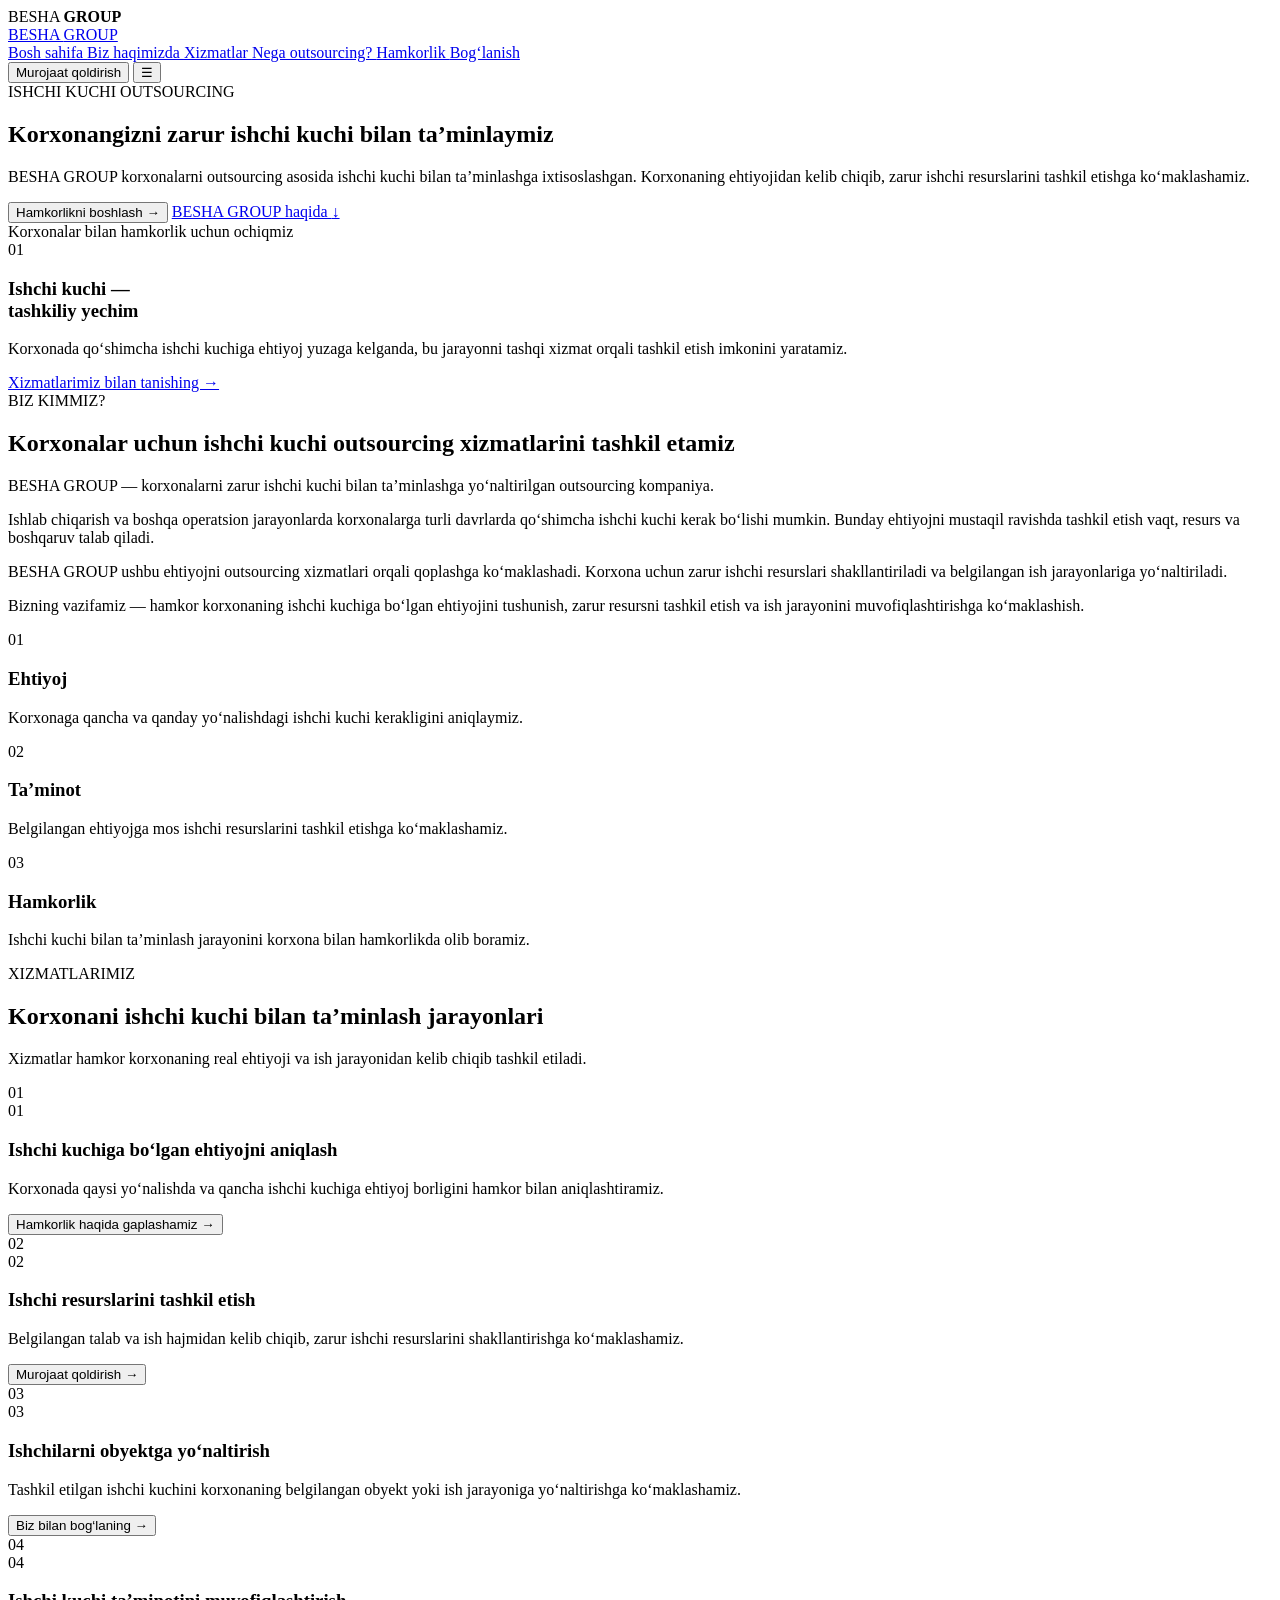
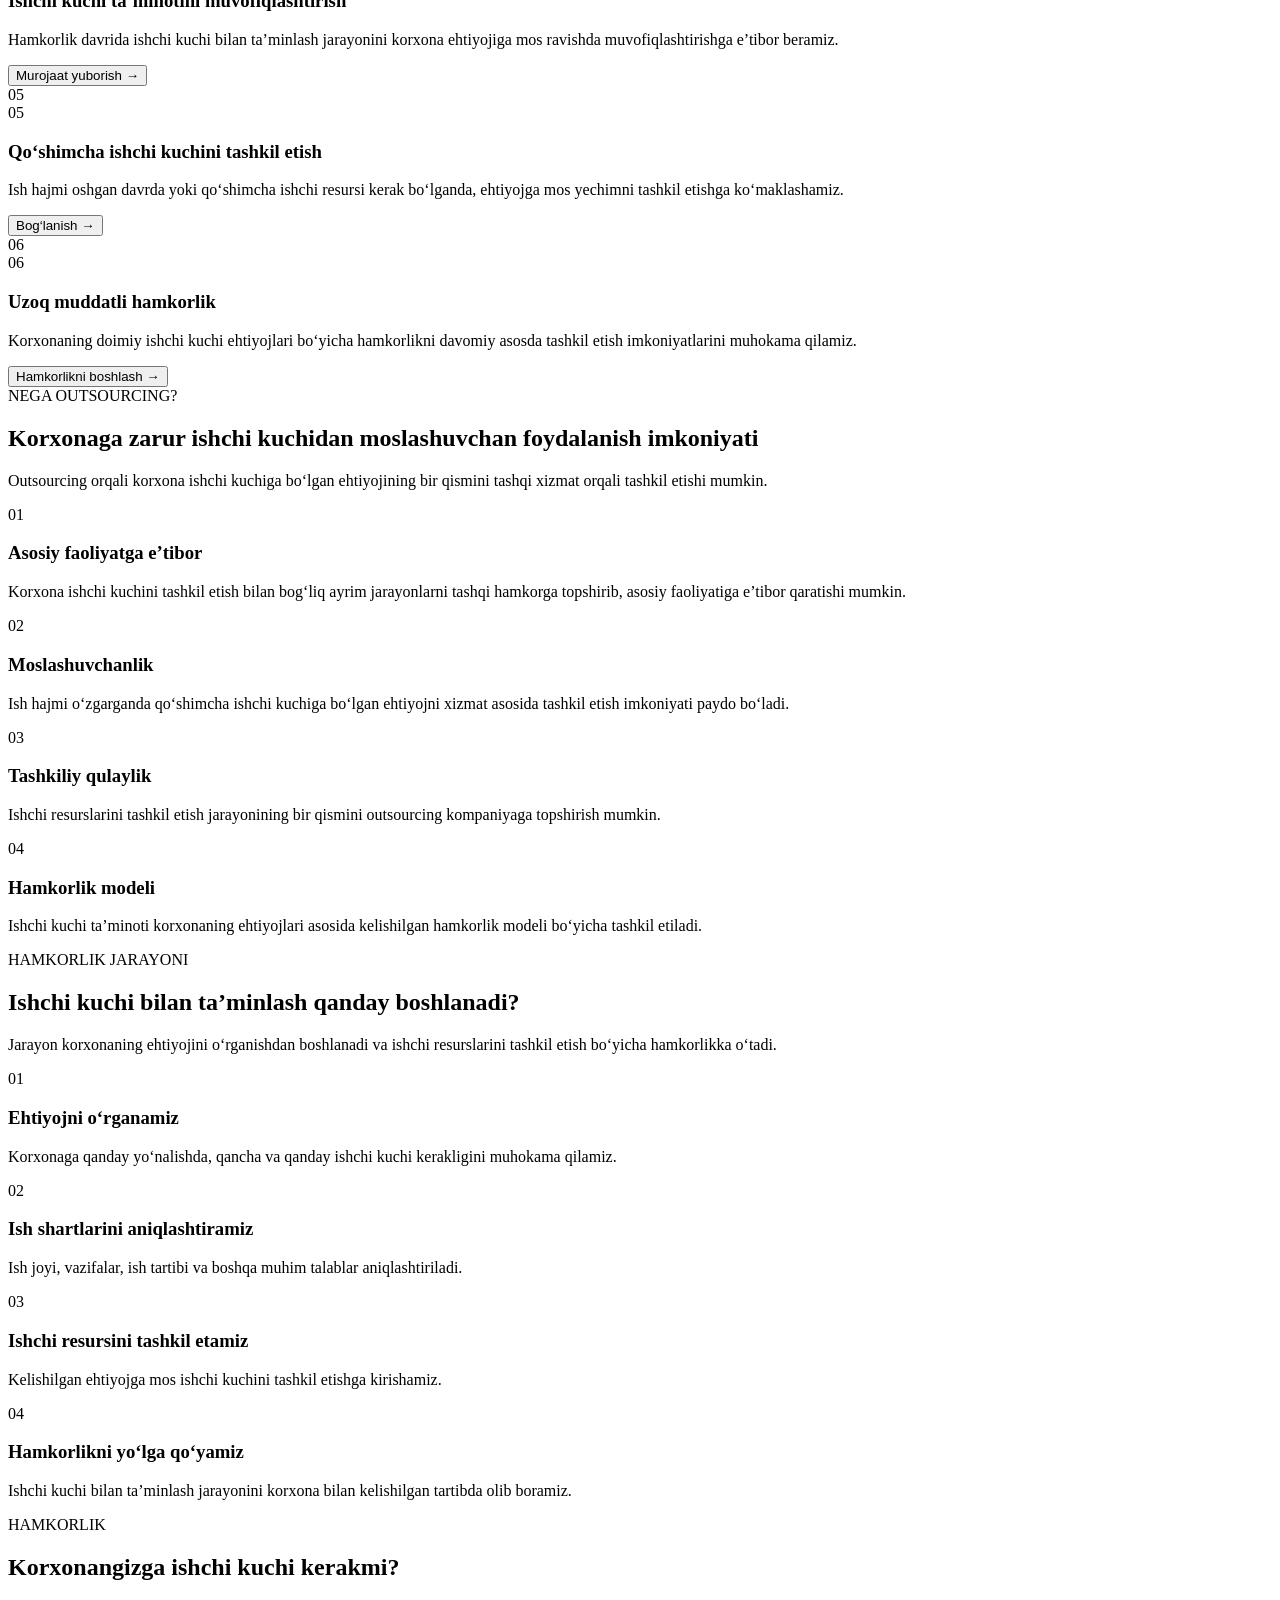
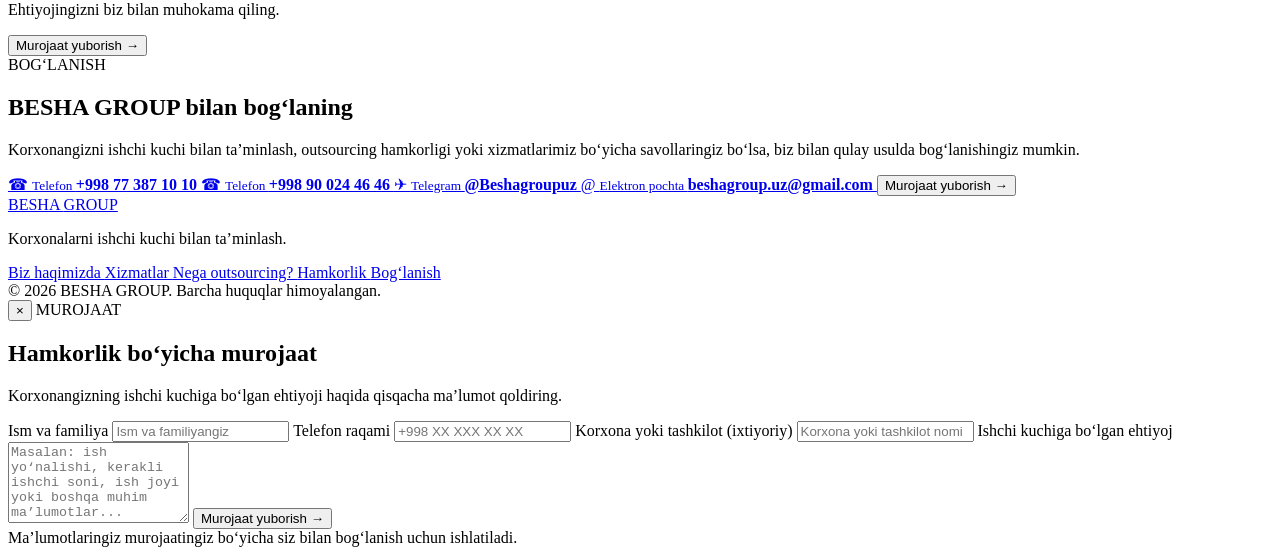
==== commit ad0347b3: "Update index.html" ====
--- a/index.html
+++ b/index.html
@@ -19,9 +19,57 @@
     >
 
     <meta
+        name="robots"
+        content="index, follow, max-image-preview:large"
+    >
+
+    <meta
+        name="author"
+        content="BESHA GROUP"
+    >
+
+    <meta
         name="theme-color"
         content="#ffffff"
     >
+
+    <!-- Open Graph -->
+    <meta
+        property="og:type"
+        content="website"
+    >
+
+    <meta
+        property="og:title"
+        content="BESHA GROUP — Ishchi kuchi outsourcing xizmatlari"
+    >
+
+    <meta
+        property="og:description"
+        content="Korxonalarni outsourcing asosida zarur ishchi kuchi bilan ta’minlash."
+    >
+
+    <!-- Structured Data -->
+    <script type="application/ld+json">
+    {
+        "@context": "https://schema.org",
+        "@type": "Organization",
+        "name": "BESHA GROUP",
+        "description": "Korxonalarni outsourcing asosida zarur ishchi kuchi bilan ta’minlashga ixtisoslashgan kompaniya.",
+        "telephone": [
+            "+998773871010",
+            "+998900244646"
+        ],
+        "email": "beshagroup.uz@gmail.com",
+        "sameAs": [
+            "https://t.me/Beshagroupuz"
+        ],
+        "areaServed": {
+            "@type": "Country",
+            "name": "Uzbekistan"
+        }
+    }
+    </script>
 
     <link
         rel="stylesheet"
@@ -54,7 +102,6 @@
     </div>
 
 
-
     <!-- =====================================================
          HEADER
     ====================================================== -->
@@ -65,7 +112,6 @@
     >
 
         <div class="container nav">
-
 
             <a
                 href="#home"
@@ -82,7 +128,6 @@
             </a>
 
 
-
             <nav
                 class="menu"
                 id="mainMenu"
@@ -114,7 +159,6 @@
                 </a>
 
             </nav>
-
 
 
             <div class="nav-actions">
@@ -146,7 +190,6 @@
     </header>
 
 
-
     <!-- =====================================================
          MAIN
     ====================================================== -->
@@ -173,7 +216,7 @@
                 <div class="hero-content">
 
                     <span class="section-label">
-                        OUTSOURCING KOMPANIYA
+                        ISHCHI KUCHI OUTSOURCING
                     </span>
 
 
@@ -231,7 +274,6 @@
                 </div>
 
 
-
                 <div class="hero-card">
 
                     <div class="hero-card-top">
@@ -271,7 +313,6 @@
         </section>
 
 
-
         <!-- =================================================
              ABOUT
         ================================================== -->
@@ -310,7 +351,6 @@
                 </div>
 
 
-
                 <div class="about-grid">
 
 
@@ -344,7 +384,6 @@
                     </div>
 
 
-
                     <div class="about-info">
 
 
@@ -371,7 +410,6 @@
                         </div>
 
 
-
                         <div class="info-item">
 
                             <span>
@@ -395,7 +433,6 @@
                         </div>
 
 
-
                         <div class="info-item">
 
                             <span>
@@ -427,7 +464,6 @@
         </section>
 
 
-
         <!-- =================================================
              SERVICES
         ================================================== -->
@@ -466,7 +502,6 @@
                 </div>
 
 
-
                 <div class="services-grid">
 
 
@@ -475,24 +510,20 @@
                         <span class="service-number">
                             01
                         </span>
-
 
                         <div class="service-icon">
                             01
                         </div>
 
-
                         <h3>
                             Ishchi kuchiga bo‘lgan ehtiyojni aniqlash
                         </h3>
 
-
                         <p>
                             Korxonada qaysi yo‘nalishda va qancha
                             ishchi kuchiga ehtiyoj borligini
                             hamkor bilan aniqlashtiramiz.
                         </p>
-
 
                         <button
                             type="button"
@@ -504,23 +535,19 @@
                     </article>
 
 
-
                     <article class="service-card">
 
                         <span class="service-number">
                             02
                         </span>
-
 
                         <div class="service-icon">
                             02
                         </div>
 
-
                         <h3>
                             Ishchi resurslarini tashkil etish
                         </h3>
-
 
                         <p>
                             Belgilangan talab va ish hajmidan
@@ -528,7 +555,6 @@
                             resurslarini shakllantirishga
                             ko‘maklashamiz.
                         </p>
-
 
                         <button
                             type="button"
@@ -540,23 +566,19 @@
                     </article>
 
 
-
                     <article class="service-card">
 
                         <span class="service-number">
                             03
                         </span>
-
 
                         <div class="service-icon">
                             03
                         </div>
 
-
                         <h3>
                             Ishchilarni obyektga yo‘naltirish
                         </h3>
-
 
                         <p>
                             Tashkil etilgan ishchi kuchini
@@ -564,7 +586,6 @@
                             ish jarayoniga yo‘naltirishga
                             ko‘maklashamiz.
                         </p>
-
 
                         <button
                             type="button"
@@ -576,23 +597,19 @@
                     </article>
 
 
-
                     <article class="service-card">
 
                         <span class="service-number">
                             04
                         </span>
-
 
                         <div class="service-icon">
                             04
                         </div>
 
-
                         <h3>
                             Ishchi kuchi ta’minotini muvofiqlashtirish
                         </h3>
-
 
                         <p>
                             Hamkorlik davrida ishchi kuchi bilan
@@ -600,7 +617,6 @@
                             mos ravishda muvofiqlashtirishga
                             e’tibor beramiz.
                         </p>
-
 
                         <button
                             type="button"
@@ -612,23 +628,19 @@
                     </article>
 
 
-
                     <article class="service-card">
 
                         <span class="service-number">
                             05
                         </span>
-
 
                         <div class="service-icon">
                             05
                         </div>
 
-
                         <h3>
                             Qo‘shimcha ishchi kuchini tashkil etish
                         </h3>
-
 
                         <p>
                             Ish hajmi oshgan davrda yoki qo‘shimcha
@@ -636,7 +648,6 @@
                             ehtiyojga mos yechimni tashkil
                             etishga ko‘maklashamiz.
                         </p>
-
 
                         <button
                             type="button"
@@ -648,23 +659,19 @@
                     </article>
 
 
-
                     <article class="service-card">
 
                         <span class="service-number">
                             06
                         </span>
-
 
                         <div class="service-icon">
                             06
                         </div>
 
-
                         <h3>
                             Uzoq muddatli hamkorlik
                         </h3>
-
 
                         <p>
                             Korxonaning doimiy ishchi kuchi
@@ -672,7 +679,6 @@
                             davomiy asosda tashkil etish
                             imkoniyatlarini muhokama qilamiz.
                         </p>
-
 
                         <button
                             type="button"
@@ -690,7 +696,6 @@
         </section>
 
 
-
         <!-- =================================================
              WHY OUTSOURCING
         ================================================== -->
@@ -726,7 +731,6 @@
                 </div>
 
 
-
                 <div class="advantages">
 
 
@@ -750,7 +754,6 @@
                     </div>
 
 
-
                     <div class="advantage">
 
                         <span>
@@ -771,7 +774,6 @@
                     </div>
 
 
-
                     <div class="advantage">
 
                         <span>
@@ -792,7 +794,6 @@
                     </div>
 
 
-
                     <div class="advantage">
 
                         <span>
@@ -817,7 +818,6 @@
             </div>
 
         </section>
-
 
 
         <!-- =================================================
@@ -859,7 +859,6 @@
                 </div>
 
 
-
                 <div class="process-grid">
 
 
@@ -882,7 +881,6 @@
                     </div>
 
 
-
                     <div class="process-item">
 
                         <div class="process-number">
@@ -902,7 +900,6 @@
                     </div>
 
 
-
                     <div class="process-item">
 
                         <div class="process-number">
@@ -922,7 +919,6 @@
                     </div>
 
 
-
                     <div class="process-item">
 
                         <div class="process-number">
@@ -948,7 +944,6 @@
         </section>
 
 
-
         <!-- =================================================
              CTA
         ================================================== -->
@@ -975,7 +970,6 @@
                     </p>
 
                 </div>
-
 
 
                 <button
@@ -992,7 +986,6 @@
         </section>
 
 
-
         <!-- =================================================
              CONTACT
         ================================================== -->
@@ -1031,12 +1024,11 @@
                     </div>
 
 
-
                     <div class="contact-list">
 
 
                         <a
-                            href="tel:+998XXXXXXXXX"
+                            href="tel:+998773871010"
                             class="contact-item"
                         >
 
@@ -1052,7 +1044,7 @@
                                 </small>
 
                                 <strong>
-                                    +998 XX XXX XX XX
+                                    +998 77 387 10 10
                                 </strong>
 
                             </span>
@@ -1060,9 +1052,8 @@
                         </a>
 
 
-
                         <a
-                            href="tel:+998XXXXXXXXX"
+                            href="tel:+998900244646"
                             class="contact-item"
                         >
 
@@ -1078,7 +1069,7 @@
                                 </small>
 
                                 <strong>
-                                    +998 XX XXX XX XX
+                                    +998 90 024 46 46
                                 </strong>
 
                             </span>
@@ -1086,9 +1077,8 @@
                         </a>
 
 
-
                         <a
-                            href="https://t.me/YOUR_USERNAME"
+                            href="https://t.me/Beshagroupuz"
                             target="_blank"
                             rel="noopener noreferrer"
                             class="contact-item"
@@ -1106,7 +1096,7 @@
                                 </small>
 
                                 <strong>
-                                    Telegram orqali bog‘lanish
+                                    @Beshagroupuz
                                 </strong>
 
                             </span>
@@ -1114,9 +1104,8 @@
                         </a>
 
 
-
                         <a
-                            href="mailto:YOUR_EMAIL@example.com"
+                            href="mailto:beshagroup.uz@gmail.com"
                             class="contact-item"
                         >
 
@@ -1132,13 +1121,12 @@
                                 </small>
 
                                 <strong>
-                                    YOUR_EMAIL@example.com
+                                    beshagroup.uz@gmail.com
                                 </strong>
 
                             </span>
 
                         </a>
-
 
 
                         <button
@@ -1169,7 +1157,6 @@
     </main>
 
 
-
     <!-- =====================================================
          FOOTER
     ====================================================== -->
@@ -1204,7 +1191,6 @@
             </div>
 
 
-
             <nav
                 class="footer-links"
                 aria-label="Pastki navigatsiya"
@@ -1235,7 +1221,6 @@
         </div>
 
 
-
         <div class="copyright">
 
             <div class="container">
@@ -1250,7 +1235,6 @@
         </div>
 
     </footer>
-
 
 
     <!-- =====================================================
@@ -1279,7 +1263,6 @@
             </button>
 
 
-
             <span class="section-label">
                 MUROJAAT
             </span>
@@ -1294,7 +1277,6 @@
                 Korxonangizning ishchi kuchiga bo‘lgan
                 ehtiyoji haqida qisqacha ma’lumot qoldiring.
             </p>
-
 
 
             <form
@@ -1317,7 +1299,6 @@
                     maxlength="100"
                     required
                 >
-
 
 
                 <label for="phone">
@@ -1337,7 +1318,6 @@
                 >
 
 
-
                 <label for="organization">
                     Korxona yoki tashkilot
                     <span>
@@ -1356,7 +1336,6 @@
                 >
 
 
-
                 <label for="message">
                     Ishchi kuchiga bo‘lgan ehtiyoj
                 </label>
@@ -1371,7 +1350,6 @@
                 ></textarea>
 
 
-
                 <button
                     type="submit"
                     class="primary-btn form-submit"
@@ -1383,7 +1361,6 @@
             </form>
 
 
-
             <div class="form-note">
                 Ma’lumotlaringiz murojaatingiz bo‘yicha
                 siz bilan bog‘lanish uchun ishlatiladi.
@@ -1394,7 +1371,6 @@
     </div>
 
 
-
     <!-- =====================================================
          JAVASCRIPT
     ====================================================== -->
@@ -1403,5 +1379,4 @@
 
 
 </body>
-
 </html>
--- a/style.css
+++ b/style.css
@@ -1,2283 +1,1091 @@
+"use strict";
+
 /* =========================================================
    BESHA GROUP
-   STYLE.CSS
-   Light • Professional • Responsive
-========================================================= */
-
-
-/* =========================================================
-   RESET
-========================================================= */
-
-* {
-    margin: 0;
-    padding: 0;
-    box-sizing: border-box;
-}
-
-:root {
-    --primary: #2563eb;
-    --primary-dark: #1d4ed8;
-    --primary-light: #eff6ff;
-
-    --text: #172033;
-    --text-soft: #667085;
-    --text-muted: #98a2b3;
-
-    --white: #ffffff;
-    --background: #f7faff;
-    --background-blue: #eef5ff;
-
-    --border: #e4eaf2;
-    --border-blue: #d5e4fb;
-
-    --success: #16a34a;
-
-    --shadow-small:
-        0 8px 30px rgba(30, 65, 120, 0.06);
-
-    --shadow:
-        0 18px 55px rgba(30, 65, 120, 0.10);
-
-    --shadow-hover:
-        0 24px 70px rgba(30, 65, 120, 0.15);
-
-    --radius-small: 12px;
-    --radius: 18px;
-    --radius-large: 24px;
-
-    --container: 1160px;
-}
-
-html {
-    scroll-behavior: smooth;
-}
-
-body {
-    min-height: 100vh;
-
-    font-family:
-        Arial,
-        Helvetica,
-        sans-serif;
-
-    color: var(--text);
-    background: var(--white);
-
-    line-height: 1.6;
-
-    overflow-x: hidden;
-
-    -webkit-font-smoothing: antialiased;
-    text-rendering: optimizeLegibility;
-}
-
-body.no-scroll {
-    overflow: hidden;
-}
-
-a {
-    color: inherit;
-    text-decoration: none;
-}
-
-button,
-input,
-textarea {
-    font: inherit;
-}
-
-button {
-    cursor: pointer;
-}
-
-button,
-a {
-    -webkit-tap-highlight-color: transparent;
-}
-
-img {
-    display: block;
-    max-width: 100%;
-}
-
-
-/* =========================================================
-   CONTAINER
-========================================================= */
-
-.container {
-    width: min(92%, var(--container));
-    margin-inline: auto;
-}
+   MAIN JAVASCRIPT
+========================================================= */
+
+
+/* =========================================================
+   GOOGLE APPS SCRIPT API
+========================================================= */
+
+const FORM_API_URL =
+  "https://script.google.com/macros/s/AKfycbyPEIgSm1vkoRct-meyXGEe8mMM217snTGEawr9Q82eSQiP78r60TtWUhQ3Qb-T-Htz/exec";
+
+
+/* =========================================================
+   DOM ELEMENTS
+========================================================= */
+
+const header = document.getElementById("header");
+
+const menuBtn = document.getElementById("menuBtn");
+
+const mainMenu = document.getElementById("mainMenu");
+
+const pageLoader = document.getElementById("pageLoader");
+
+const contactModal = document.getElementById("contactModal");
+
+const contactForm = document.getElementById("contactForm");
+
+const nameInput = document.getElementById("name");
+
+const phoneInput = document.getElementById("phone");
+
+const organizationInput =
+  document.getElementById("organization");
+
+const messageInput =
+  document.getElementById("message");
+
+const currentYear =
+  document.getElementById("currentYear");
+
+
+/* =========================================================
+   PAGE READY
+========================================================= */
+
+document.addEventListener("DOMContentLoaded", () => {
+
+  document.body.classList.add("no-scroll");
+
+  if (mainMenu) {
+    mainMenu.classList.remove("active");
+  }
+
+  if (menuBtn) {
+    menuBtn.setAttribute("aria-expanded", "false");
+    menuBtn.textContent = "☰";
+  }
+
+  if (contactModal) {
+    contactModal.classList.remove("active");
+    contactModal.setAttribute("aria-hidden", "true");
+  }
+
+  if (currentYear) {
+    currentYear.textContent =
+      new Date().getFullYear();
+  }
+
+});
 
 
 /* =========================================================
    PAGE LOADER
 ========================================================= */
 
-.page-loader {
-    position: fixed;
-    inset: 0;
-
-    z-index: 9999;
-
-    display: flex;
-    flex-direction: column;
-    align-items: center;
-    justify-content: center;
-
-    background:
-        radial-gradient(
-            circle at center,
-            #ffffff 0%,
-            #f6f9ff 55%,
-            #eaf2ff 100%
-        );
-
-    transition:
-        opacity 0.65s ease,
-        visibility 0.65s ease;
-}
-
-.page-loader.hide {
-    opacity: 0;
-    visibility: hidden;
-    pointer-events: none;
-}
-
-.loader-logo {
-    display: flex;
-    flex-direction: column;
-    align-items: center;
-
-    line-height: 1;
-
-    animation: loaderLogo 0.9s ease both;
-}
-
-.loader-logo span {
-    color: var(--text);
-
-    font-size: clamp(40px, 7vw, 72px);
-    font-weight: 800;
-    letter-spacing: 7px;
-}
-
-.loader-logo strong {
-    margin-top: 10px;
-
-    color: var(--primary);
-
-    font-size: clamp(16px, 3vw, 25px);
-    font-weight: 800;
-    letter-spacing: 10px;
-
-    animation: loaderGroup 0.9s ease 0.15s both;
-}
-
-.loader-line {
-    width: 190px;
-    height: 2px;
-
-    margin-top: 30px;
-
-    overflow: hidden;
-
-    border-radius: 10px;
-
-    background: #dce7f8;
-}
-
-.loader-line span {
-    display: block;
-
-    width: 100%;
-    height: 100%;
-
-    background:
-        linear-gradient(
-            90deg,
-            transparent,
-            var(--primary),
-            transparent
-        );
-
-    transform: translateX(-100%);
-
-    animation: loaderLine 1.15s ease-in-out infinite;
-}
-
-
-/* =========================================================
-   HEADER
-========================================================= */
-
-.header {
-    position: fixed;
-    top: 0;
-    left: 0;
-
-    z-index: 1000;
-
-    width: 100%;
-
-    background: rgba(255, 255, 255, 0.88);
-
-    backdrop-filter: blur(18px);
-    -webkit-backdrop-filter: blur(18px);
-
-    border-bottom: 1px solid rgba(228, 234, 242, 0.8);
-
-    transition:
-        background 0.3s ease,
-        box-shadow 0.3s ease;
-}
-
-.header.scrolled {
-    background: rgba(255, 255, 255, 0.97);
-}
-
-.nav {
-    min-height: 76px;
-
-    display: flex;
-    align-items: center;
-    justify-content: space-between;
-
-    gap: 28px;
-}
-
-
-/* =========================================================
-   LOGO
-========================================================= */
-
-.logo {
-    display: inline-flex;
-    align-items: center;
-
-    gap: 6px;
-
-    flex-shrink: 0;
-
-    white-space: nowrap;
-
-    font-size: 18px;
-    font-weight: 800;
-    letter-spacing: 1px;
-}
-
-.logo-main {
-    color: var(--primary);
-}
-
-.logo-sub {
-    color: var(--text);
-}
-
-
-/* =========================================================
-   NAVIGATION
-========================================================= */
-
-.menu {
-    display: flex;
-    align-items: center;
-
-    gap: 26px;
-}
-
-.menu a {
-    position: relative;
-
-    color: #4d596b;
-
-    font-size: 14px;
-    font-weight: 600;
-
-    transition: color 0.25s ease;
-}
-
-.menu a::after {
-    content: "";
-
-    position: absolute;
-    left: 0;
-    bottom: -8px;
-
-    width: 0;
-    height: 2px;
-
-    border-radius: 10px;
-
-    background: var(--primary);
-
-    transition: width 0.25s ease;
-}
-
-.menu a:hover {
-    color: var(--primary);
-}
-
-.menu a:hover::after {
-    width: 100%;
-}
-
-
-/* =========================================================
-   NAV ACTIONS
-========================================================= */
-
-.nav-actions {
-    display: flex;
-    align-items: center;
-
-    gap: 10px;
-
-    flex-shrink: 0;
-}
-
-.nav-contact {
-    position: relative;
-
-    overflow: hidden;
-
-    padding: 11px 18px;
-
-    border: 0;
-    border-radius: 10px;
-
-    background: var(--primary);
-    color: var(--white);
-
-    font-size: 14px;
-    font-weight: 700;
-
-    box-shadow:
-        0 10px 25px rgba(37, 99, 235, 0.18);
-
-    transition:
-        background 0.25s ease,
-        transform 0.25s ease,
-        box-shadow 0.25s ease;
-}
-
-.nav-contact:hover {
-    background: var(--primary-dark);
-
-    transform: translateY(-2px);
-
-    box-shadow:
-        0 14px 30px rgba(37, 99, 235, 0.24);
-}
-
-.menu-btn {
-    display: none;
-
-    width: 43px;
-    height: 43px;
-
-    place-items: center;
-
-    border: 1px solid var(--border);
-    border-radius: 10px;
-
-    background: var(--white);
-    color: var(--text);
-
-    font-size: 22px;
-    line-height: 1;
-
-    transition:
-        color 0.25s ease,
-        border-color 0.25s ease,
-        background 0.25s ease;
-}
-
-.menu-btn:hover {
-    color: var(--primary);
-    border-color: #bbd0f4;
-    background: var(--primary-light);
-}
-
-
-/* =========================================================
-   GENERAL BUTTONS
-========================================================= */
-
-.primary-btn,
-.secondary-btn,
-.contact-form-button,
-.service-card button {
-    position: relative;
-    overflow: hidden;
-}
-
-.primary-btn {
-    display: inline-flex;
-    align-items: center;
-    justify-content: center;
-
-    gap: 12px;
-
-    padding: 14px 23px;
-
-    border: 0;
-    border-radius: 10px;
-
-    background: var(--primary);
-    color: var(--white);
-
-    font-weight: 700;
-
-    box-shadow:
-        0 12px 28px rgba(37, 99, 235, 0.22);
-
-    transition:
-        background 0.25s ease,
-        transform 0.25s ease,
-        box-shadow 0.25s ease;
-}
-
-.primary-btn:hover {
-    background: var(--primary-dark);
-
-    transform: translateY(-3px);
-
-    box-shadow:
-        0 17px 38px rgba(37, 99, 235, 0.28);
-}
-
-.secondary-btn {
-    display: inline-flex;
-    align-items: center;
-    justify-content: center;
-
-    gap: 12px;
-
-    padding: 13px 22px;
-
-    border: 1px solid #d5dfec;
-    border-radius: 10px;
-
-    background: rgba(255, 255, 255, 0.8);
-    color: var(--text);
-
-    font-weight: 700;
-
-    transition:
-        color 0.25s ease,
-        border-color 0.25s ease,
-        background 0.25s ease,
-        transform 0.25s ease;
-}
-
-.secondary-btn:hover {
-    color: var(--primary);
-
-    border-color: #aac5ef;
-
-    background: var(--white);
-
-    transform: translateY(-3px);
-}
-
-
-/* =========================================================
-   HERO
-========================================================= */
-
-.hero {
-    position: relative;
-
-    min-height: 790px;
-
-    display: flex;
-    align-items: center;
-
-    overflow: hidden;
-
-    background:
-        radial-gradient(
-            circle at 85% 18%,
-            rgba(93, 157, 255, 0.18),
-            transparent 30%
-        ),
-        radial-gradient(
-            circle at 8% 90%,
-            rgba(73, 160, 255, 0.09),
-            transparent 28%
-        ),
-        linear-gradient(
-            135deg,
-            #ffffff 0%,
-            #f7faff 52%,
-            #eef5ff 100%
-        );
-}
-
-.hero-container {
-    position: relative;
-    z-index: 2;
-
-    display: grid;
-
-    grid-template-columns:
-        minmax(0, 1.25fr)
-        minmax(280px, 0.75fr);
-
-    align-items: center;
-
-    gap: 70px;
-
-    padding-top: 76px;
-}
-
-.hero-content {
-    max-width: 760px;
-
-    animation: heroReveal 0.9s ease 0.1s both;
-}
-
-.section-label {
-    display: inline-block;
-
-    color: var(--primary);
-
-    font-size: 12px;
-    font-weight: 800;
-    letter-spacing: 2px;
-}
-
-.hero h1 {
-    max-width: 790px;
-
-    margin: 22px 0 24px;
-
-    font-size: clamp(47px, 6.4vw, 78px);
-    line-height: 1.03;
-    letter-spacing: -3px;
-}
-
-.hero h1 span {
-    display: block;
-
-    background:
-        linear-gradient(
-            90deg,
-            var(--primary),
-            #67a2ff
-        );
-
-    background-clip: text;
-    -webkit-background-clip: text;
-
-    color: transparent;
-    -webkit-text-fill-color: transparent;
-}
-
-.hero p {
-    max-width: 690px;
-
-    color: var(--text-soft);
-
-    font-size: 18px;
-    line-height: 1.8;
-}
-
-.hero-buttons {
-    display: flex;
-    align-items: center;
-
-    gap: 12px;
-
-    margin-top: 34px;
-}
-
-.hero-note {
-    display: flex;
-    align-items: center;
-
-    gap: 10px;
-
-    margin-top: 28px;
-
-    color: var(--text-soft);
-
-    font-size: 13px;
-    font-weight: 600;
-}
-
-.note-dot {
-    width: 8px;
-    height: 8px;
-
-    flex-shrink: 0;
-
-    border-radius: 50%;
-
-    background: var(--success);
-
-    box-shadow:
-        0 0 0 5px rgba(22, 163, 74, 0.1);
-}
-
-
-/* =========================================================
-   HERO CARD
-========================================================= */
-
-.hero-card {
-    position: relative;
-
-    padding: 38px;
-
-    border: 1px solid rgba(205, 220, 242, 0.95);
-    border-radius: var(--radius-large);
-
-    background: rgba(255, 255, 255, 0.78);
-
-    backdrop-filter: blur(12px);
-    -webkit-backdrop-filter: blur(12px);
-
-    box-shadow:
-        0 25px 80px rgba(37, 80, 140, 0.1);
-
-    animation: heroCardReveal 0.9s ease 0.28s both;
-
-    transition:
-        transform 0.35s ease,
-        box-shadow 0.35s ease;
-}
-
-.hero-card:hover {
-    transform: translateY(-7px);
-
-    box-shadow:
-        0 30px 90px rgba(37, 80, 140, 0.15);
-}
-
-.hero-card-top {
-    display: flex;
-    align-items: center;
-
-    gap: 15px;
-
-    margin-bottom: 55px;
-}
-
-.hero-card-number {
-    color: var(--primary);
-
-    font-size: 12px;
-    font-weight: 800;
-    letter-spacing: 2px;
-}
-
-.hero-card-line {
-    flex: 1;
-
-    height: 1px;
-
-    background: var(--border);
-}
-
-.hero-card h3 {
-    margin-bottom: 14px;
-
-    font-size: 30px;
-    line-height: 1.2;
-    letter-spacing: -1px;
-}
-
-.hero-card p {
-    color: var(--text-soft);
-
-    font-size: 15px;
-    line-height: 1.75;
-}
-
-.hero-card > a {
-    display: inline-block;
-
-    margin-top: 24px;
-
-    color: var(--primary);
-
-    font-size: 14px;
-    font-weight: 700;
-
-    transition: color 0.2s ease;
-}
-
-.hero-card > a:hover {
-    color: var(--primary-dark);
-}
-
-
-/* =========================================================
-   HERO SHAPES
-========================================================= */
-
-.hero-shape {
-    position: absolute;
-
-    border-radius: 50%;
-
-    pointer-events: none;
-
-    animation: floating 7s ease-in-out infinite;
-}
-
-.hero-shape-one {
-    width: 390px;
-    height: 390px;
-
-    right: -150px;
-    top: 90px;
-
-    background: rgba(88, 150, 255, 0.08);
-}
-
-.hero-shape-two {
-    width: 180px;
-    height: 180px;
-
-    left: 5%;
-    bottom: -90px;
-
-    background: rgba(37, 99, 235, 0.05);
-
-    animation-delay: -3s;
-}
-
-
-/* =========================================================
-   GENERAL SECTIONS
-========================================================= */
-
-.section {
-    padding: 110px 0;
-}
-
-.section-heading {
-    display: grid;
-
-    grid-template-columns:
-        minmax(0, 1fr)
-        minmax(280px, 0.75fr);
-
-    align-items: end;
-
-    gap: 65px;
-
-    margin-bottom: 55px;
-}
-
-.section-heading h2 {
-    margin-top: 13px;
-
-    font-size: clamp(35px, 5vw, 54px);
-    line-height: 1.1;
-    letter-spacing: -2px;
-}
-
-.section-heading > p {
-    max-width: 560px;
-
-    color: var(--text-soft);
-
-    line-height: 1.8;
-}
-
-
-/* =========================================================
-   ABOUT
-========================================================= */
-
-.about {
-    background: var(--white);
-}
-
-.about-grid {
-    display: grid;
-
-    grid-template-columns:
-        minmax(0, 1fr)
-        minmax(300px, 0.7fr);
-
-    align-items: start;
-
-    gap: 80px;
-}
-
-.about-main {
-    max-width: 720px;
-}
-
-.about-main p {
-    margin-bottom: 20px;
-
-    color: var(--text-soft);
-
-    font-size: 16px;
-    line-height: 1.85;
-}
-
-.about-main p:first-child {
-    color: var(--text);
-
-    font-size: 19px;
-}
-
-.about-info {
-    border-top: 1px solid var(--border);
-}
-
-.info-item {
-    display: grid;
-
-    grid-template-columns:
-        45px 1fr;
-
-    gap: 18px;
-
-    padding: 24px 0;
-
-    border-bottom: 1px solid var(--border);
-}
-
-.info-item > span {
-    color: var(--primary);
-
-    font-size: 12px;
-    font-weight: 800;
-    letter-spacing: 1.5px;
-}
-
-.info-item h3 {
-    margin-bottom: 5px;
-
-    font-size: 19px;
-}
-
-.info-item p {
-    color: var(--text-soft);
-
-    font-size: 14px;
-    line-height: 1.7;
-}
-
-
-/* =========================================================
-   SERVICES
-========================================================= */
-
-.services {
-    background: var(--background);
-}
-
-.services-grid {
-    display: grid;
-    grid-template-columns: repeat(3, 1fr);
-
-    gap: 20px;
-}
-
-.service-card {
-    position: relative;
-
-    min-height: 335px;
-
-    padding: 32px;
-
-    overflow: hidden;
-
-    border: 1px solid var(--border);
-    border-radius: var(--radius);
-
-    background: var(--white);
-
-    transition:
-        transform 0.35s ease,
-        border-color 0.35s ease,
-        box-shadow 0.35s ease;
-}
-
-.service-card::before {
-    content: "";
-
-    position: absolute;
-    left: 0;
-    top: 0;
-
-    width: 100%;
-    height: 3px;
-
-    background:
-        linear-gradient(
-            90deg,
-            var(--primary),
-            #89b5ff
-        );
-
-    transform: scaleX(0);
-    transform-origin: left;
-
-    transition: transform 0.35s ease;
-}
-
-.service-card:hover {
-    transform: translateY(-7px);
-
-    border-color: #cbdaf0;
-
-    box-shadow: var(--shadow-hover);
-}
-
-.service-card:hover::before {
-    transform: scaleX(1);
-}
-
-.service-number {
-    position: absolute;
-    top: 25px;
-    right: 25px;
-
-    color: #a2adba;
-
-    font-size: 12px;
-    font-weight: 700;
-}
-
-.service-icon {
-    width: 52px;
-    height: 52px;
-
-    display: grid;
-    place-items: center;
-
-    margin-bottom: 38px;
-
-    border-radius: 13px;
-
-    background: var(--primary-light);
-    color: var(--primary);
-
-    font-size: 14px;
-    font-weight: 800;
-}
-
-.service-card h3 {
-    margin-bottom: 12px;
-
-    font-size: 21px;
-    line-height: 1.3;
-}
-
-.service-card p {
-    min-height: 78px;
-
-    color: var(--text-soft);
-
-    font-size: 14px;
-    line-height: 1.7;
-}
-
-.service-card button {
-    margin-top: 24px;
-
-    padding: 0;
-
-    border: 0;
-
-    background: transparent;
-    color: var(--primary);
-
-    font-size: 14px;
-    font-weight: 700;
-
-    transition: color 0.2s ease;
-}
-
-.service-card button:hover {
-    color: var(--primary-dark);
-}
-
-
-/* =========================================================
-   WHY US
-========================================================= */
-
-.why-us {
-    background: var(--white);
-}
-
-.center-heading {
-    max-width: 780px;
-
-    margin: 0 auto 60px;
-
-    text-align: center;
-}
-
-.center-heading h2 {
-    margin: 14px 0 18px;
-
-    font-size: clamp(35px, 5vw, 54px);
-    line-height: 1.1;
-    letter-spacing: -2px;
-}
-
-.center-heading p {
-    color: var(--text-soft);
-
-    line-height: 1.8;
-}
-
-.advantages {
-    display: grid;
-    grid-template-columns: repeat(4, 1fr);
-
-    border-top: 1px solid var(--border);
-    border-bottom: 1px solid var(--border);
-}
-
-.advantage {
-    padding: 35px 25px;
-
-    border-right: 1px solid var(--border);
-
-    transition:
-        background 0.3s ease,
-        transform 0.3s ease;
-}
-
-.advantage:last-child {
-    border-right: 0;
-}
-
-.advantage:hover {
-    background: var(--background);
-
-    transform: translateY(-3px);
-}
-
-.advantage > span {
-    color: var(--primary);
-
-    font-size: 12px;
-    font-weight: 800;
-}
-
-.advantage h3 {
-    margin: 18px 0 10px;
-
-    font-size: 20px;
-    line-height: 1.35;
-}
-
-.advantage p {
-    color: var(--text-soft);
-
-    font-size: 14px;
-    line-height: 1.7;
-}
-
-
-/* =========================================================
-   PROCESS
-========================================================= */
-
-.process {
-    background: var(--background);
-}
-
-.process-grid {
-    display: grid;
-    grid-template-columns: repeat(4, 1fr);
-
-    gap: 16px;
-}
-
-.process-item {
-    min-height: 250px;
-
-    padding: 30px;
-
-    border: 1px solid var(--border);
-    border-radius: 16px;
-
-    background: var(--white);
-
-    transition:
-        transform 0.35s ease,
-        box-shadow 0.35s ease,
-        border-color 0.35s ease;
-}
-
-.process-item:hover {
-    transform: translateY(-6px);
-
-    border-color: #cbdcf4;
-
-    box-shadow: var(--shadow);
-}
-
-.process-number {
-    margin-bottom: 45px;
-
-    color: var(--primary);
-
-    font-size: 12px;
-    font-weight: 800;
-    letter-spacing: 2px;
-}
-
-.process-item h3 {
-    margin-bottom: 10px;
-
-    font-size: 20px;
-}
-
-.process-item p {
-    color: var(--text-soft);
-
-    font-size: 14px;
-    line-height: 1.7;
-}
-
-
-/* =========================================================
-   CTA
-========================================================= */
-
-.cta {
-    padding: 80px 0;
-
-    background:
-        radial-gradient(
-            circle at 90% 20%,
-            rgba(37, 99, 235, 0.08),
-            transparent 35%
-        ),
-        linear-gradient(
-            135deg,
-            #edf5ff,
-            #fafcff
-        );
-
-    border-top: 1px solid #dce8fa;
-    border-bottom: 1px solid #dce8fa;
-}
-
-.cta-box {
-    display: flex;
-    align-items: center;
-    justify-content: space-between;
-
-    gap: 40px;
-}
-
-.cta h2 {
-    margin: 12px 0;
-
-    font-size: clamp(35px, 5vw, 50px);
-    line-height: 1.1;
-    letter-spacing: -1.5px;
-}
-
-.cta p {
-    color: var(--text-soft);
-}
-
-.light-btn {
-    flex-shrink: 0;
-
-    white-space: nowrap;
-}
-
-
-/* =========================================================
-   CONTACT
-========================================================= */
-
-.contact {
-    background: var(--white);
-}
-
-.contact-grid {
-    display: grid;
-
-    grid-template-columns:
-        minmax(0, 0.85fr)
-        minmax(320px, 1fr);
-
-    align-items: start;
-
-    gap: 80px;
-}
-
-.contact-content h2 {
-    margin: 14px 0 20px;
-
-    font-size: clamp(40px, 6vw, 64px);
-    line-height: 1.05;
-    letter-spacing: -2.5px;
-}
-
-.contact-content p {
-    max-width: 560px;
-
-    color: var(--text-soft);
-
-    line-height: 1.8;
-}
-
-.contact-list {
-    display: grid;
-
-    gap: 12px;
-}
-
-.contact-item {
-    display: flex;
-    align-items: center;
-
-    gap: 17px;
-
-    padding: 18px;
-
-    border: 1px solid var(--border);
-    border-radius: 13px;
-
-    background: var(--white);
-
-    transition:
-        transform 0.3s ease,
-        border-color 0.3s ease,
-        box-shadow 0.3s ease;
-}
-
-.contact-item:hover {
-    transform: translateX(5px);
-
-    border-color: #bfd4f5;
-
-    box-shadow:
-        0 10px 30px rgba(30, 65, 120, 0.07);
-}
-
-.contact-icon {
-    width: 44px;
-    height: 44px;
-
-    flex-shrink: 0;
-
-    display: grid;
-    place-items: center;
-
-    border-radius: 11px;
-
-    background: var(--primary-light);
-    color: var(--primary);
-
-    font-size: 16px;
-    font-weight: 800;
-}
-
-.contact-item small {
-    display: block;
-
-    margin-bottom: 2px;
-
-    color: var(--text-soft);
-
-    font-size: 12px;
-}
-
-.contact-item strong {
-    display: block;
-
-    color: var(--text);
-
-    font-size: 15px;
-
-    overflow-wrap: anywhere;
-}
-
-.contact-form-button {
-    width: 100%;
-
-    display: flex;
-    align-items: center;
-    justify-content: space-between;
-
-    gap: 15px;
-
-    margin-top: 5px;
-    padding: 17px 20px;
-
-    border: 0;
-    border-radius: 12px;
-
-    background: var(--primary);
-    color: var(--white);
-
-    font-weight: 700;
-
-    box-shadow:
-        0 12px 28px rgba(37, 99, 235, 0.18);
-
-    transition:
-        background 0.25s ease,
-        transform 0.25s ease,
-        box-shadow 0.25s ease;
-}
-
-.contact-form-button:hover {
-    background: var(--primary-dark);
-
-    transform: translateY(-2px);
-
-    box-shadow:
-        0 16px 34px rgba(37, 99, 235, 0.24);
-}
-
-
-/* =========================================================
-   FOOTER
-========================================================= */
-
-footer {
-    background: #f7f9fc;
-
-    border-top: 1px solid var(--border);
-}
-
-.footer {
-    min-height: 145px;
-
-    display: flex;
-    align-items: center;
-    justify-content: space-between;
-
-    gap: 40px;
-}
-
-.footer-brand p {
-    margin-top: 7px;
-
-    color: var(--text-soft);
-
-    font-size: 14px;
-}
-
-.footer-logo {
-    width: max-content;
-}
-
-.footer-links {
-    display: flex;
-    flex-wrap: wrap;
-
-    gap: 25px;
-}
-
-.footer-links a {
-    color: var(--text-soft);
-
-    font-size: 14px;
-    font-weight: 600;
-
-    transition: color 0.2s ease;
-}
-
-.footer-links a:hover {
-    color: var(--primary);
-}
-
-.copyright {
-    padding: 20px 0;
-
-    border-top: 1px solid var(--border);
-
-    color: #8b96a6;
-
-    font-size: 12px;
-    text-align: center;
-}
+function hidePageLoader() {
+
+  if (!pageLoader) {
+    document.body.classList.remove("no-scroll");
+    return;
+  }
+
+  pageLoader.classList.add("hidden");
+
+  document.body.classList.remove("no-scroll");
+
+  setTimeout(() => {
+
+    if (pageLoader) {
+      pageLoader.style.display = "none";
+    }
+
+  }, 500);
+}
+
+
+window.addEventListener("load", () => {
+
+  setTimeout(() => {
+    hidePageLoader();
+  }, 700);
+
+});
+
+
+/*
+  Agar biror tashqi resurs yuklanmay qolsa ham
+  loader abadiy turib qolmaydi.
+*/
+
+setTimeout(() => {
+
+  if (
+    pageLoader &&
+    !pageLoader.classList.contains("hidden")
+  ) {
+    hidePageLoader();
+  }
+
+}, 4000);
+
+
+/* =========================================================
+   MOBILE MENU
+========================================================= */
+
+function openMobileMenu() {
+
+  if (!mainMenu || !menuBtn) return;
+
+  mainMenu.classList.add("active");
+
+  menuBtn.setAttribute(
+    "aria-expanded",
+    "true"
+  );
+
+  menuBtn.textContent = "×";
+}
+
+
+function closeMobileMenu() {
+
+  if (!mainMenu || !menuBtn) return;
+
+  mainMenu.classList.remove("active");
+
+  menuBtn.setAttribute(
+    "aria-expanded",
+    "false"
+  );
+
+  menuBtn.textContent = "☰";
+}
+
+
+if (menuBtn && mainMenu) {
+
+  menuBtn.addEventListener("click", (event) => {
+
+    event.stopPropagation();
+
+    const isOpen =
+      mainMenu.classList.contains("active");
+
+    if (isOpen) {
+      closeMobileMenu();
+    } else {
+      openMobileMenu();
+    }
+
+  });
+
+
+  mainMenu
+    .querySelectorAll("a")
+    .forEach((link) => {
+
+      link.addEventListener("click", () => {
+        closeMobileMenu();
+      });
+
+    });
+
+
+  document.addEventListener("click", (event) => {
+
+    if (
+      !mainMenu.classList.contains("active")
+    ) {
+      return;
+    }
+
+    if (
+      !mainMenu.contains(event.target) &&
+      !menuBtn.contains(event.target)
+    ) {
+      closeMobileMenu();
+    }
+
+  });
+
+}
+
+
+window.addEventListener("resize", () => {
+
+  if (window.innerWidth > 760) {
+    closeMobileMenu();
+  }
+
+});
+
+
+/* =========================================================
+   HEADER SCROLL EFFECT
+========================================================= */
+
+function updateHeader() {
+
+  if (!header) return;
+
+  if (window.scrollY > 30) {
+
+    header.classList.add("scrolled");
+
+    header.style.boxShadow =
+      "0 10px 35px rgba(15, 23, 42, 0.07)";
+
+  } else {
+
+    header.classList.remove("scrolled");
+
+    header.style.boxShadow = "none";
+
+  }
+
+}
+
+
+window.addEventListener(
+  "scroll",
+  updateHeader,
+  { passive: true }
+);
+
+updateHeader();
 
 
 /* =========================================================
    CONTACT MODAL
 ========================================================= */
 
-.modal {
-    position: fixed;
-    inset: 0;
-
-    z-index: 5000;
-
-    display: none;
-    align-items: center;
-    justify-content: center;
-
-    padding: 20px;
-
-    background: rgba(24, 39, 59, 0.4);
-
-    backdrop-filter: blur(10px);
-    -webkit-backdrop-filter: blur(10px);
-}
-
-.modal.active {
-    display: flex;
-
-    animation: fadeIn 0.25s ease;
-}
-
-.modal-box {
-    position: relative;
-
-    width: min(540px, 100%);
-    max-height: 90vh;
-
-    overflow-y: auto;
-    overscroll-behavior: contain;
-
-    padding: 40px;
-
-    border: 1px solid rgba(255, 255, 255, 0.9);
-    border-radius: 20px;
-
-    background: var(--white);
-
-    box-shadow:
-        0 30px 100px rgba(20, 45, 80, 0.22);
-
-    animation: modalIn 0.3s ease;
-}
-
-.close-btn {
-    position: absolute;
-    top: 18px;
-    right: 18px;
-
-    width: 38px;
-    height: 38px;
-
-    display: grid;
-    place-items: center;
-
-    border: 0;
-    border-radius: 50%;
-
-    background: var(--background);
-    color: var(--text);
-
-    font-size: 25px;
-    line-height: 1;
-
-    transition:
-        color 0.2s ease,
-        background 0.2s ease;
-}
-
-.close-btn:hover {
-    color: var(--primary);
-    background: var(--primary-light);
-}
-
-.modal-box h2 {
-    margin: 12px 0;
-
-    padding-right: 40px;
-
-    font-size: 32px;
-    line-height: 1.15;
-    letter-spacing: -1px;
-}
-
-.modal-box > p {
-    margin-bottom: 26px;
-
-    color: var(--text-soft);
-
-    line-height: 1.7;
-}
-
-
-/* =========================================================
-   FORM
-========================================================= */
-
-#contactForm {
-    display: grid;
-
-    gap: 9px;
-}
-
-#contactForm label {
-    margin-top: 5px;
-
-    color: var(--text);
-
-    font-size: 13px;
-    font-weight: 700;
-}
-
-#contactForm label span {
-    color: var(--text-muted);
-
-    font-size: 11px;
-    font-weight: 500;
-}
-
-#contactForm input,
-#contactForm textarea {
-    width: 100%;
-
-    padding: 14px 15px;
-
-    border: 1px solid var(--border);
-    border-radius: 10px;
-
-    outline: none;
-
-    background: var(--white);
-    color: var(--text);
-
-    transition:
-        border-color 0.2s ease,
-        box-shadow 0.2s ease,
-        background 0.2s ease;
-}
-
-#contactForm textarea {
-    min-height: 120px;
-
-    resize: vertical;
-}
-
-#contactForm input::placeholder,
-#contactForm textarea::placeholder {
-    color: #a2abb8;
-}
-
-#contactForm input:hover,
-#contactForm textarea:hover {
-    border-color: #c7d4e6;
-}
-
-#contactForm input:focus,
-#contactForm textarea:focus {
-    border-color: #8eb2ee;
-
-    box-shadow:
-        0 0 0 4px rgba(37, 99, 235, 0.08);
-}
-
-.form-submit {
-    width: 100%;
-
-    margin-top: 12px;
-}
-
-.form-submit:disabled {
-    opacity: 0.65;
-
-    cursor: wait;
-
-    transform: none;
-}
-
-.form-note {
-    margin-top: 18px;
-    padding-top: 16px;
-
-    border-top: 1px solid var(--border);
-
-    color: #8994a3;
-
-    font-size: 11px;
-    line-height: 1.6;
-}
-
-
-/* =========================================================
-   SCROLL ANIMATION
-========================================================= */
-
-.animate-on-scroll {
-    opacity: 0;
-
-    transform: translateY(28px);
-
-    transition:
-        opacity 0.7s ease,
-        transform 0.7s ease;
-}
-
-.animate-on-scroll.show {
-    opacity: 1;
-
-    transform: translateY(0);
-}
-
-
-/* =========================================================
-   RIPPLE EFFECT
-========================================================= */
-
-.ripple {
-    position: absolute;
-
-    border-radius: 50%;
-
-    background: rgba(255, 255, 255, 0.32);
-
-    pointer-events: none;
-
-    transform: scale(0);
-
-    animation: rippleEffect 0.6s linear;
-}
-
-
-/* =========================================================
-   ANIMATIONS
-========================================================= */
-
-@keyframes loaderLogo {
-    from {
-        opacity: 0;
-
-        transform: scale(0.94);
-
-        filter: blur(8px);
-    }
-
-    to {
-        opacity: 1;
-
-        transform: scale(1);
-
-        filter: blur(0);
-    }
-}
-
-@keyframes loaderGroup {
-    from {
-        opacity: 0;
-
-        transform: translateY(12px);
-
-        letter-spacing: 16px;
-    }
-
-    to {
-        opacity: 1;
-
-        transform: translateY(0);
-
-        letter-spacing: 10px;
-    }
-}
-
-@keyframes loaderLine {
-    from {
-        transform: translateX(-100%);
-    }
-
-    to {
-        transform: translateX(100%);
-    }
-}
-
-@keyframes heroReveal {
-    from {
-        opacity: 0;
-
-        transform: translateY(25px);
-    }
-
-    to {
-        opacity: 1;
-
-        transform: translateY(0);
-    }
-}
-
-@keyframes heroCardReveal {
-    from {
-        opacity: 0;
-
-        transform:
-            translateY(30px)
-            scale(0.98);
-    }
-
-    to {
-        opacity: 1;
-
-        transform:
-            translateY(0)
-            scale(1);
-    }
-}
-
-@keyframes floating {
-    0%,
-    100% {
-        transform: translateY(0);
-    }
-
-    50% {
-        transform: translateY(-18px);
-    }
-}
-
-@keyframes fadeIn {
-    from {
-        opacity: 0;
-    }
-
-    to {
-        opacity: 1;
-    }
-}
-
-@keyframes modalIn {
-    from {
-        opacity: 0;
-
-        transform:
-            translateY(18px)
-            scale(0.97);
-    }
-
-    to {
-        opacity: 1;
-
-        transform:
-            translateY(0)
-            scale(1);
-    }
-}
-
-@keyframes rippleEffect {
-    to {
-        transform: scale(4);
-
-        opacity: 0;
-    }
-}
-
-
-/* =========================================================
-   LARGE TABLET / SMALL LAPTOP
-========================================================= */
-
-@media (max-width: 1080px) {
-
-    .menu {
-        gap: 16px;
-    }
-
-    .menu a {
-        font-size: 13px;
-    }
-
-    .hero-container {
-        gap: 40px;
-    }
-
-    .hero h1 {
-        font-size: clamp(44px, 6vw, 66px);
-    }
-
-    .section-heading {
-        gap: 40px;
-    }
-
-    .services-grid {
-        grid-template-columns: repeat(2, 1fr);
-    }
-
-    .advantages {
-        grid-template-columns: repeat(2, 1fr);
-    }
-
-    .advantage:nth-child(2) {
-        border-right: 0;
-    }
-
-    .advantage:nth-child(-n + 2) {
-        border-bottom: 1px solid var(--border);
-    }
-
-    .process-grid {
-        grid-template-columns: repeat(2, 1fr);
-    }
-}
-
-
-/* =========================================================
-   TABLET
-========================================================= */
-
-@media (max-width: 880px) {
-
-    .nav-contact {
-        display: none;
-    }
-
-    .hero {
-        min-height: auto;
-
-        padding: 145px 0 90px;
-    }
-
-    .hero-container {
-        grid-template-columns: 1fr;
-
-        padding-top: 0;
-    }
-
-    .hero-content {
-        max-width: 760px;
-    }
-
-    .hero-card {
-        width: 100%;
-        max-width: 540px;
-    }
-
-    .section-heading {
-        grid-template-columns: 1fr;
-
-        align-items: start;
-
-        gap: 20px;
-    }
-
-    .about-grid {
-        grid-template-columns: 1fr;
-
-        gap: 45px;
-    }
-
-    .contact-grid {
-        grid-template-columns: 1fr;
-
-        gap: 45px;
-    }
-}
-
-
-/* =========================================================
-   MOBILE NAVIGATION
-========================================================= */
-
-@media (max-width: 760px) {
-
-    .container {
-        width: 92%;
-    }
-
-    .nav {
-        min-height: 68px;
-    }
-
-    .logo {
-        font-size: 16px;
-    }
-
-    .menu {
-        position: absolute;
-        top: 68px;
-        left: 0;
-
-        width: 100%;
-
-        display: none;
-        flex-direction: column;
-        align-items: stretch;
-
-        gap: 0;
-
-        padding: 12px 20px 20px;
-
-        background: rgba(255, 255, 255, 0.98);
-
-        border-bottom: 1px solid var(--border);
-
-        box-shadow:
-            0 18px 40px rgba(30, 65, 120, 0.09);
-    }
-
-    .menu.active {
-        display: flex;
-
-        animation: fadeIn 0.2s ease;
-    }
-
-    .menu a {
-        padding: 14px 5px;
-
-        border-bottom: 1px solid var(--border);
-
-        font-size: 14px;
-    }
-
-    .menu a:last-child {
-        border-bottom: 0;
-    }
-
-    .menu a::after {
-        display: none;
-    }
-
-    .menu-btn {
-        display: grid;
-    }
-
-
-    /* HERO */
-
-    .hero {
-        padding: 125px 0 75px;
-    }
-
-    .hero-container {
-        gap: 45px;
-    }
-
-    .hero h1 {
-        font-size: clamp(39px, 12vw, 56px);
-        letter-spacing: -2px;
-    }
-
-    .hero p {
-        font-size: 16px;
-        line-height: 1.7;
-    }
-
-    .hero-buttons {
-        flex-direction: column;
-        align-items: stretch;
-    }
-
-    .hero-buttons .primary-btn,
-    .hero-buttons .secondary-btn {
-        width: 100%;
-    }
-
-    .hero-card {
-        padding: 30px;
-
-        border-radius: 20px;
-    }
-
-    .hero-card-top {
-        margin-bottom: 40px;
-    }
-
-    .hero-card h3 {
-        font-size: 26px;
-    }
-
-    .hero-shape-one {
-        width: 300px;
-        height: 300px;
-
-        right: -170px;
-    }
-
-
-    /* SECTIONS */
-
-    .section {
-        padding: 75px 0;
-    }
-
-    .section-heading {
-        margin-bottom: 38px;
-    }
-
-    .section-heading h2 {
-        font-size: clamp(31px, 10vw, 43px);
-        letter-spacing: -1.4px;
-    }
-
-    .about-main p:first-child {
-        font-size: 17px;
-    }
-
-
-    /* SERVICES */
-
-    .services-grid {
-        grid-template-columns: 1fr;
-    }
-
-    .service-card {
-        min-height: auto;
-
-        padding: 28px;
-    }
-
-    .service-card p {
-        min-height: auto;
-    }
-
-
-    /* WHY US */
-
-    .center-heading {
-        margin-bottom: 42px;
-    }
-
-    .center-heading h2 {
-        font-size: clamp(31px, 10vw, 43px);
-        letter-spacing: -1.4px;
-    }
-
-    .advantages {
-        grid-template-columns: 1fr;
-    }
-
-    .advantage {
-        border-right: 0;
-        border-bottom: 1px solid var(--border);
-    }
-
-    .advantage:nth-child(-n + 2) {
-        border-bottom: 1px solid var(--border);
-    }
-
-    .advantage:last-child {
-        border-bottom: 0;
-    }
-
-
-    /* PROCESS */
-
-    .process-grid {
-        grid-template-columns: 1fr;
-    }
-
-    .process-item {
-        min-height: auto;
-
-        padding: 28px;
-    }
-
-    .process-number {
-        margin-bottom: 34px;
-    }
-
-
-    /* CTA */
-
-    .cta {
-        padding: 65px 0;
-    }
-
-    .cta-box {
-        flex-direction: column;
-        align-items: flex-start;
-    }
-
-    .cta .primary-btn {
-        width: 100%;
-    }
-
-
-    /* CONTACT */
-
-    .contact-content h2 {
-        font-size: clamp(36px, 11vw, 50px);
-        letter-spacing: -1.8px;
-    }
-
-    .contact-item:hover {
-        transform: translateY(-2px);
-    }
-
-
-    /* FOOTER */
-
-    .footer {
-        min-height: auto;
-
-        padding: 38px 0;
-
-        flex-direction: column;
-        align-items: flex-start;
-    }
-
-    .footer-links {
-        gap: 15px 22px;
-    }
-
-
-    /* MODAL */
-
-    .modal {
-        padding: 12px;
-    }
-
-    .modal-box {
-        padding: 35px 23px;
-
-        border-radius: 16px;
-    }
-
-    .modal-box h2 {
-        font-size: 29px;
-    }
-}
-
-
-/* =========================================================
-   SMALL PHONES
-========================================================= */
-
-@media (max-width: 420px) {
-
-    .container {
-        width: 90%;
-    }
-
-    .loader-logo span {
-        font-size: 37px;
-        letter-spacing: 5px;
-    }
-
-    .loader-logo strong {
-        font-size: 15px;
-        letter-spacing: 7px;
-    }
-
-    .loader-line {
-        width: 155px;
-    }
-
-    .hero {
-        padding: 115px 0 65px;
-    }
-
-    .hero h1 {
-        font-size: 37px;
-        letter-spacing: -1.3px;
-    }
-
-    .hero-card {
-        padding: 25px;
-    }
-
-    .hero-card h3 {
-        font-size: 23px;
-    }
-
-    .section {
-        padding: 65px 0;
-    }
-
-    .section-heading h2,
-    .center-heading h2 {
-        font-size: 30px;
-    }
-
-    .info-item {
-        grid-template-columns: 38px 1fr;
-
-        gap: 12px;
-    }
-
-    .service-card,
-    .process-item {
-        padding: 25px;
-    }
-
-    .advantage {
-        padding: 28px 20px;
-    }
-
-    .contact-item {
-        padding: 15px;
-    }
-
-    .contact-icon {
-        width: 40px;
-        height: 40px;
-    }
-
-    .contact-item strong {
-        font-size: 14px;
-    }
-
-    .modal-box {
-        padding: 30px 19px;
-    }
-
-    .modal-box h2 {
-        font-size: 27px;
-    }
-
-    #contactForm input,
-    #contactForm textarea {
-        font-size: 16px;
-    }
-}
-
-
-/* =========================================================
-   VERY SMALL PHONES
-========================================================= */
-
-@media (max-width: 340px) {
-
-    .hero h1 {
-        font-size: 33px;
-    }
-
-    .section-heading h2,
-    .center-heading h2 {
-        font-size: 28px;
-    }
-
-    .hero-card,
-    .service-card,
-    .process-item {
-        padding: 22px;
-    }
-
-    .contact-item {
-        gap: 12px;
-    }
-}
-
-
-/* =========================================================
-   ACCESSIBILITY / REDUCED MOTION
-========================================================= */
-
-@media (prefers-reduced-motion: reduce) {
-
-    html {
-        scroll-behavior: auto;
-    }
-
-    *,
-    *::before,
-    *::after {
-        animation-duration: 0.01ms !important;
-        animation-iteration-count: 1 !important;
-        transition-duration: 0.01ms !important;
-        scroll-behavior: auto !important;
-    }
-}
+window.openForm = function () {
+
+  if (!contactModal) return;
+
+  closeMobileMenu();
+
+  contactModal.classList.add("active");
+
+  contactModal.setAttribute(
+    "aria-hidden",
+    "false"
+  );
+
+  document.body.classList.add("no-scroll");
+
+  setTimeout(() => {
+
+    if (nameInput) {
+      nameInput.focus();
+    }
+
+  }, 250);
+
+};
+
+
+window.closeForm = function () {
+
+  if (!contactModal) return;
+
+  contactModal.classList.remove("active");
+
+  contactModal.setAttribute(
+    "aria-hidden",
+    "true"
+  );
+
+  document.body.classList.remove(
+    "no-scroll"
+  );
+
+};
+
+
+if (contactModal) {
+
+  contactModal.addEventListener(
+    "click",
+    (event) => {
+
+      if (event.target === contactModal) {
+        window.closeForm();
+      }
+
+    }
+  );
+
+}
+
+
+document.addEventListener(
+  "keydown",
+  (event) => {
+
+    if (event.key !== "Escape") return;
+
+    if (
+      contactModal &&
+      contactModal.classList.contains("active")
+    ) {
+      window.closeForm();
+    }
+
+    closeMobileMenu();
+
+  }
+);
+
+
+/* =========================================================
+   PHONE FORMATTER
+   +998 XX XXX XX XX
+========================================================= */
+
+function formatUzbekPhone(value) {
+
+  let digits =
+    String(value || "")
+      .replace(/\D/g, "");
+
+
+  /*
+    Foydalanuvchi raqamni 90... deb boshlasa
+    avtomatik 998 qo‘shiladi.
+  */
+
+  if (
+    digits.length > 0 &&
+    !digits.startsWith("998")
+  ) {
+
+    if (digits.length <= 9) {
+      digits = "998" + digits;
+    }
+
+  }
+
+
+  digits = digits.slice(0, 12);
+
+
+  if (!digits) {
+    return "";
+  }
+
+
+  if (
+    digits === "9" ||
+    digits === "99" ||
+    digits === "998"
+  ) {
+    return "+998";
+  }
+
+
+  let result = "+998";
+
+
+  const operator =
+    digits.slice(3, 5);
+
+  const first =
+    digits.slice(5, 8);
+
+  const second =
+    digits.slice(8, 10);
+
+  const third =
+    digits.slice(10, 12);
+
+
+  if (operator) {
+    result += " " + operator;
+  }
+
+  if (first) {
+    result += " " + first;
+  }
+
+  if (second) {
+    result += " " + second;
+  }
+
+  if (third) {
+    result += " " + third;
+  }
+
+
+  return result;
+}
+
+
+if (phoneInput) {
+
+  phoneInput.addEventListener(
+    "focus",
+    () => {
+
+      if (!phoneInput.value.trim()) {
+        phoneInput.value = "+998";
+      }
+
+    }
+  );
+
+
+  phoneInput.addEventListener(
+    "input",
+    () => {
+
+      phoneInput.value =
+        formatUzbekPhone(
+          phoneInput.value
+        );
+
+    }
+  );
+
+
+  phoneInput.addEventListener(
+    "blur",
+    () => {
+
+      if (
+        phoneInput.value.trim() === "+998"
+      ) {
+        phoneInput.value = "";
+      }
+
+    }
+  );
+
+}
+
+
+/* =========================================================
+   FORM HELPERS
+========================================================= */
+
+function setSubmitLoading(
+  button,
+  loading
+) {
+
+  if (!button) return;
+
+
+  if (loading) {
+
+    button.disabled = true;
+
+    button.dataset.originalHtml =
+      button.innerHTML;
+
+    button.innerHTML =
+      "Yuborilmoqda <span>...</span>";
+
+    return;
+  }
+
+
+  button.disabled = false;
+
+  button.innerHTML =
+    button.dataset.originalHtml ||
+    'Murojaat yuborish <span>→</span>';
+
+}
+
+
+function showMessage(message) {
+
+  alert(message);
+
+}
+
+
+/* =========================================================
+   CONTACT FORM
+========================================================= */
+
+if (contactForm) {
+
+  contactForm.addEventListener(
+    "submit",
+    async (event) => {
+
+      event.preventDefault();
+
+
+      const submitButton =
+        contactForm.querySelector(
+          'button[type="submit"]'
+        );
+
+
+      /* -------------------------
+         FORM VALUES
+      ------------------------- */
+
+      const nameValue =
+        nameInput
+          ? nameInput.value.trim()
+          : "";
+
+
+      const phoneValue =
+        phoneInput
+          ? phoneInput.value.trim()
+          : "";
+
+
+      const organizationValue =
+        organizationInput
+          ? organizationInput.value.trim()
+          : "";
+
+
+      const messageValue =
+        messageInput
+          ? messageInput.value.trim()
+          : "";
+
+
+      /* -------------------------
+         NAME VALIDATION
+      ------------------------- */
+
+      if (nameValue.length < 2) {
+
+        showMessage(
+          "Iltimos, ism va familiyangizni kiriting."
+        );
+
+        if (nameInput) {
+          nameInput.focus();
+        }
+
+        return;
+      }
+
+
+      /* -------------------------
+         PHONE VALIDATION
+      ------------------------- */
+
+      const phoneDigits =
+        phoneValue.replace(/\D/g, "");
+
+
+      if (
+        phoneDigits.length !== 12 ||
+        !phoneDigits.startsWith("998")
+      ) {
+
+        showMessage(
+          "Iltimos, telefon raqamini +998 XX XXX XX XX formatida kiriting."
+        );
+
+        if (phoneInput) {
+          phoneInput.focus();
+        }
+
+        return;
+      }
+
+
+      /* -------------------------
+         DATA
+      ------------------------- */
+
+      const formData = {
+
+        name: nameValue,
+
+        phone: phoneValue,
+
+        organization:
+          organizationValue,
+
+        message:
+          messageValue
+
+      };
+
+
+      /* -------------------------
+         SEND
+      ------------------------- */
+
+      try {
+
+        setSubmitLoading(
+          submitButton,
+          true
+        );
+
+
+        const response =
+          await fetch(
+            FORM_API_URL,
+            {
+              method: "POST",
+
+              headers: {
+                "Content-Type":
+                  "text/plain;charset=utf-8"
+              },
+
+              body:
+                JSON.stringify(
+                  formData
+                )
+            }
+          );
+
+
+        if (!response.ok) {
+
+          throw new Error(
+            "Server javobi: " +
+            response.status
+          );
+
+        }
+
+
+        const responseText =
+          await response.text();
+
+
+        let result;
+
+
+        try {
+
+          result =
+            JSON.parse(
+              responseText
+            );
+
+        } catch {
+
+          throw new Error(
+            "Serverdan noto‘g‘ri javob qaytdi."
+          );
+
+        }
+
+
+        if (!result.success) {
+
+          throw new Error(
+            result.message ||
+            "Murojaat yuborilmadi."
+          );
+
+        }
+
+
+        /* -------------------------
+           SUCCESS
+        ------------------------- */
+
+        showMessage(
+          "Murojaatingiz muvaffaqiyatli yuborildi. Tez orada siz bilan bog‘lanamiz."
+        );
+
+
+        contactForm.reset();
+
+
+        window.closeForm();
+
+
+      } catch (error) {
+
+        console.error(
+          "Forma yuborish xatosi:",
+          error
+        );
+
+
+        showMessage(
+          "Murojaatni yuborishda xatolik yuz berdi. Iltimos, +998 77 387 10 10 yoki +998 90 024 46 46 raqamlariga qo‘ng‘iroq qiling yoki Telegram orqali @Beshagroupuz bilan bog‘laning."
+        );
+
+
+      } finally {
+
+        setSubmitLoading(
+          submitButton,
+          false
+        );
+
+      }
+
+    }
+  );
+
+}
+
+
+/* =========================================================
+   SMOOTH SCROLL
+========================================================= */
+
+document
+  .querySelectorAll('a[href^="#"]')
+  .forEach((link) => {
+
+    link.addEventListener(
+      "click",
+      (event) => {
+
+        const href =
+          link.getAttribute("href");
+
+
+        if (
+          !href ||
+          href === "#"
+        ) {
+          return;
+        }
+
+
+        const target =
+          document.querySelector(href);
+
+
+        if (!target) {
+          return;
+        }
+
+
+        event.preventDefault();
+
+
+        const headerHeight =
+          header
+            ? header.offsetHeight
+            : 0;
+
+
+        const targetPosition =
+          target.getBoundingClientRect().top +
+          window.scrollY -
+          headerHeight -
+          10;
+
+
+        window.scrollTo({
+          top: targetPosition,
+          behavior: "smooth"
+        });
+
+      }
+    );
+
+  });
+
+
+/* =========================================================
+   SCROLL REVEAL
+========================================================= */
+
+const revealElements =
+  document.querySelectorAll(
+    [
+      ".hero-card",
+      ".about-main",
+      ".about-info",
+      ".service-card",
+      ".advantage",
+      ".process-item",
+      ".contact-content",
+      ".contact-list"
+    ].join(",")
+  );
+
+
+revealElements.forEach(
+  (element) => {
+
+    element.classList.add(
+      "reveal"
+    );
+
+  }
+);
+
+
+if (
+  "IntersectionObserver" in window
+) {
+
+  const revealObserver =
+    new IntersectionObserver(
+      (entries, observer) => {
+
+        entries.forEach(
+          (entry) => {
+
+            if (
+              entry.isIntersecting
+            ) {
+
+              entry.target
+                .classList
+                .add("show");
+
+              observer.unobserve(
+                entry.target
+              );
+
+            }
+
+          }
+        );
+
+      },
+      {
+        threshold: 0.12,
+        rootMargin:
+          "0px 0px -50px 0px"
+      }
+    );
+
+
+  revealElements.forEach(
+    (element) => {
+
+      revealObserver.observe(
+        element
+      );
+
+    }
+  );
+
+
+} else {
+
+  revealElements.forEach(
+    (element) => {
+
+      element.classList.add(
+        "show"
+      );
+
+    }
+  );
+
+}
+
+
+/* =========================================================
+   RIPPLE BUTTON EFFECT
+========================================================= */
+
+const rippleTargets =
+  document.querySelectorAll(
+    [
+      ".primary-btn",
+      ".secondary-btn",
+      ".nav-contact",
+      ".contact-form-button",
+      ".service-card button"
+    ].join(",")
+  );
+
+
+rippleTargets.forEach(
+  (button) => {
+
+    button.addEventListener(
+      "click",
+      function (event) {
+
+        /*
+          Link yoki button o‘lchami bo‘lmasa
+          ripple ishlatilmaydi.
+        */
+
+        const rect =
+          this.getBoundingClientRect();
+
+
+        if (
+          rect.width === 0 ||
+          rect.height === 0
+        ) {
+          return;
+        }
+
+
+        const ripple =
+          document.createElement(
+            "span"
+          );
+
+
+        ripple.className =
+          "ripple-effect";
+
+
+        const size =
+          Math.max(
+            rect.width,
+            rect.height
+          );
+
+
+        const x =
+          event.clientX -
+          rect.left -
+          size / 2;
+
+
+        const y =
+          event.clientY -
+          rect.top -
+          size / 2;
+
+
+        ripple.style.width =
+          size + "px";
+
+        ripple.style.height =
+          size + "px";
+
+        ripple.style.left =
+          x + "px";
+
+        ripple.style.top =
+          y + "px";
+
+
+        this.appendChild(
+          ripple
+        );
+
+
+        setTimeout(() => {
+
+          ripple.remove();
+
+        }, 650);
+
+      }
+    );
+
+  });
+
+
+/* =========================================================
+   ACTIVE NAVIGATION
+========================================================= */
+
+const navLinks =
+  mainMenu
+    ? mainMenu.querySelectorAll(
+        'a[href^="#"]'
+      )
+    : [];
+
+
+const sections =
+  document.querySelectorAll(
+    "main section[id]"
+  );
+
+
+function updateActiveNav() {
+
+  if (
+    !sections.length ||
+    !navLinks.length
+  ) {
+    return;
+  }
+
+
+  const headerOffset =
+    header
+      ? header.offsetHeight + 100
+      : 100;
+
+
+  let currentSection = "";
+
+
+  sections.forEach(
+    (section) => {
+
+      const sectionTop =
+        section.offsetTop;
+
+
+      if (
+        window.scrollY >=
+        sectionTop -
+        headerOffset
+      ) {
+
+        currentSection =
+          section.getAttribute(
+            "id"
+          );
+
+      }
+
+    }
+  );
+
+
+  navLinks.forEach(
+    (link) => {
+
+      link.classList.remove(
+        "active"
+      );
+
+
+      const href =
+        link.getAttribute(
+          "href"
+        );
+
+
+      if (
+        href ===
+        "#" + currentSection
+      ) {
+
+        link.classList.add(
+          "active"
+        );
+
+      }
+
+    }
+  );
+
+}
+
+
+window.addEventListener(
+  "scroll",
+  updateActiveNav,
+  { passive: true }
+);
+
+
+window.addEventListener(
+  "load",
+  updateActiveNav
+);
+
+
+/* =========================================================
+   END
+========================================================= */
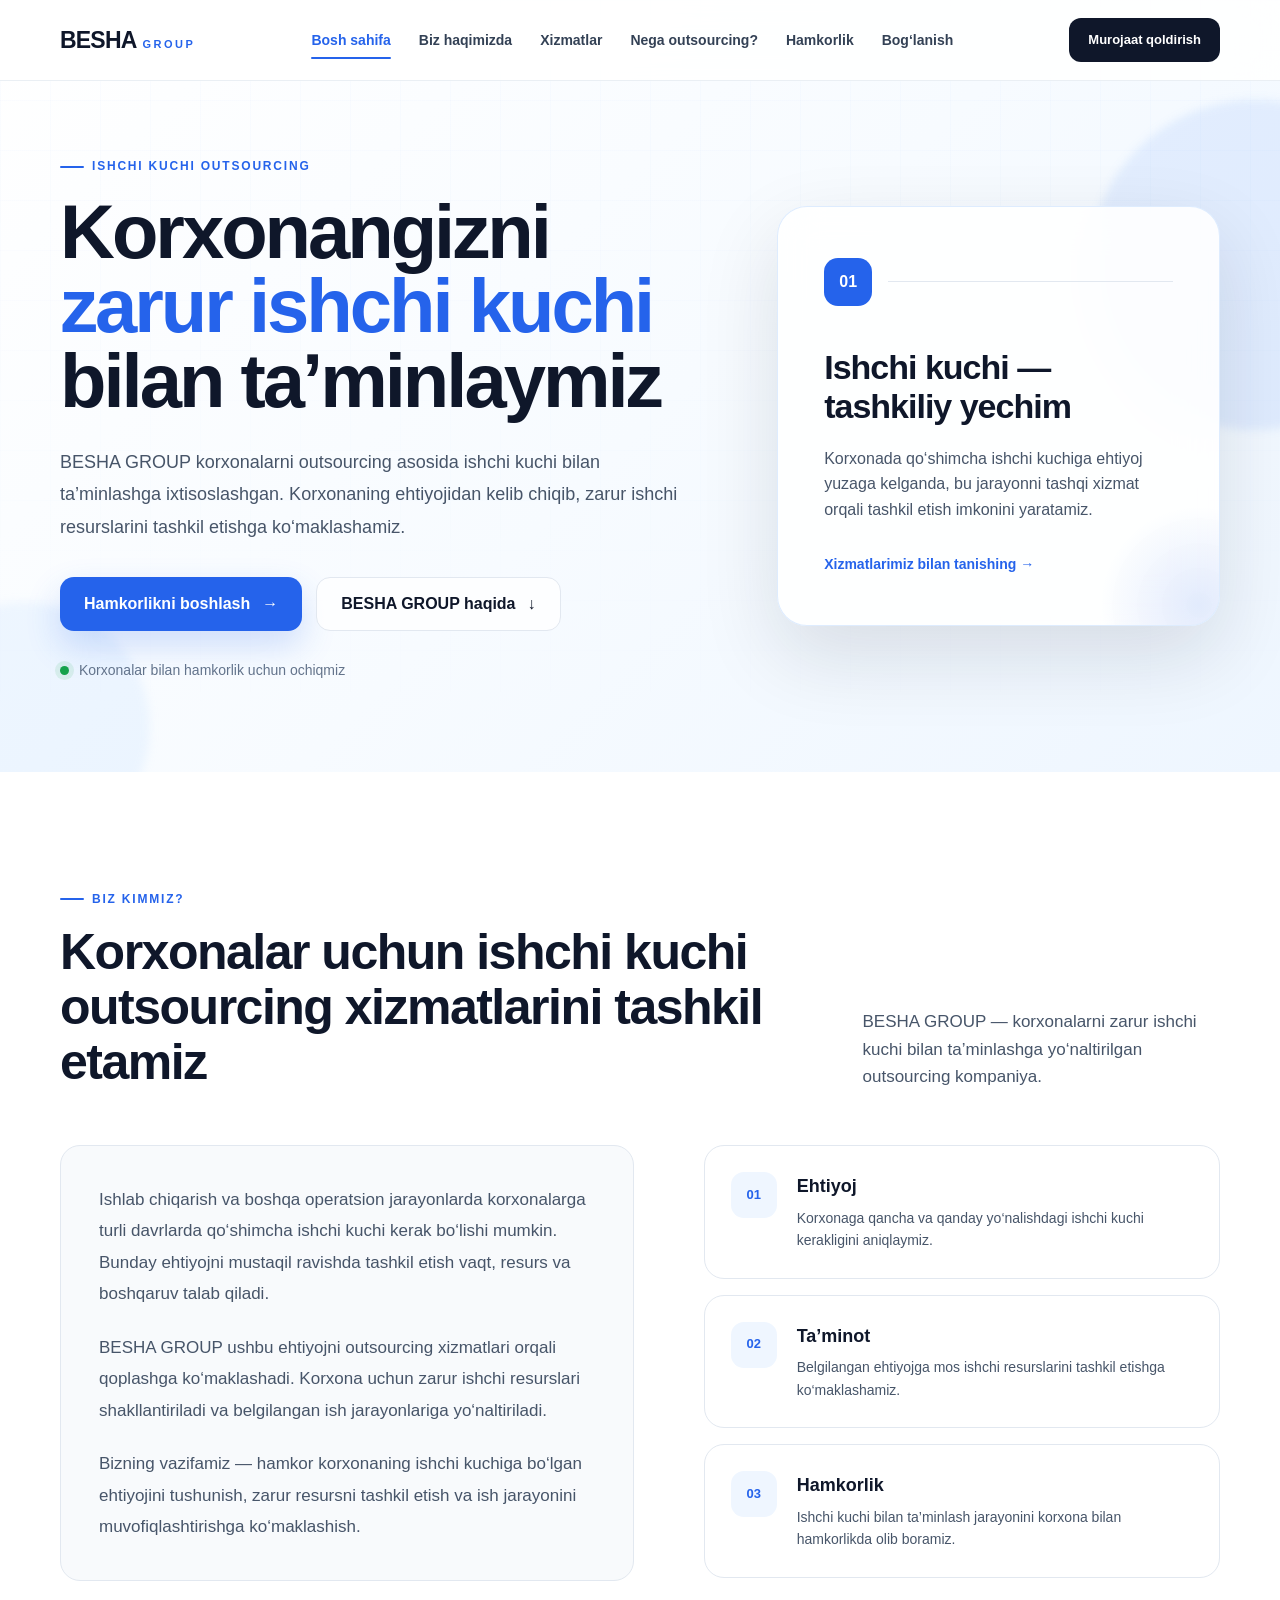
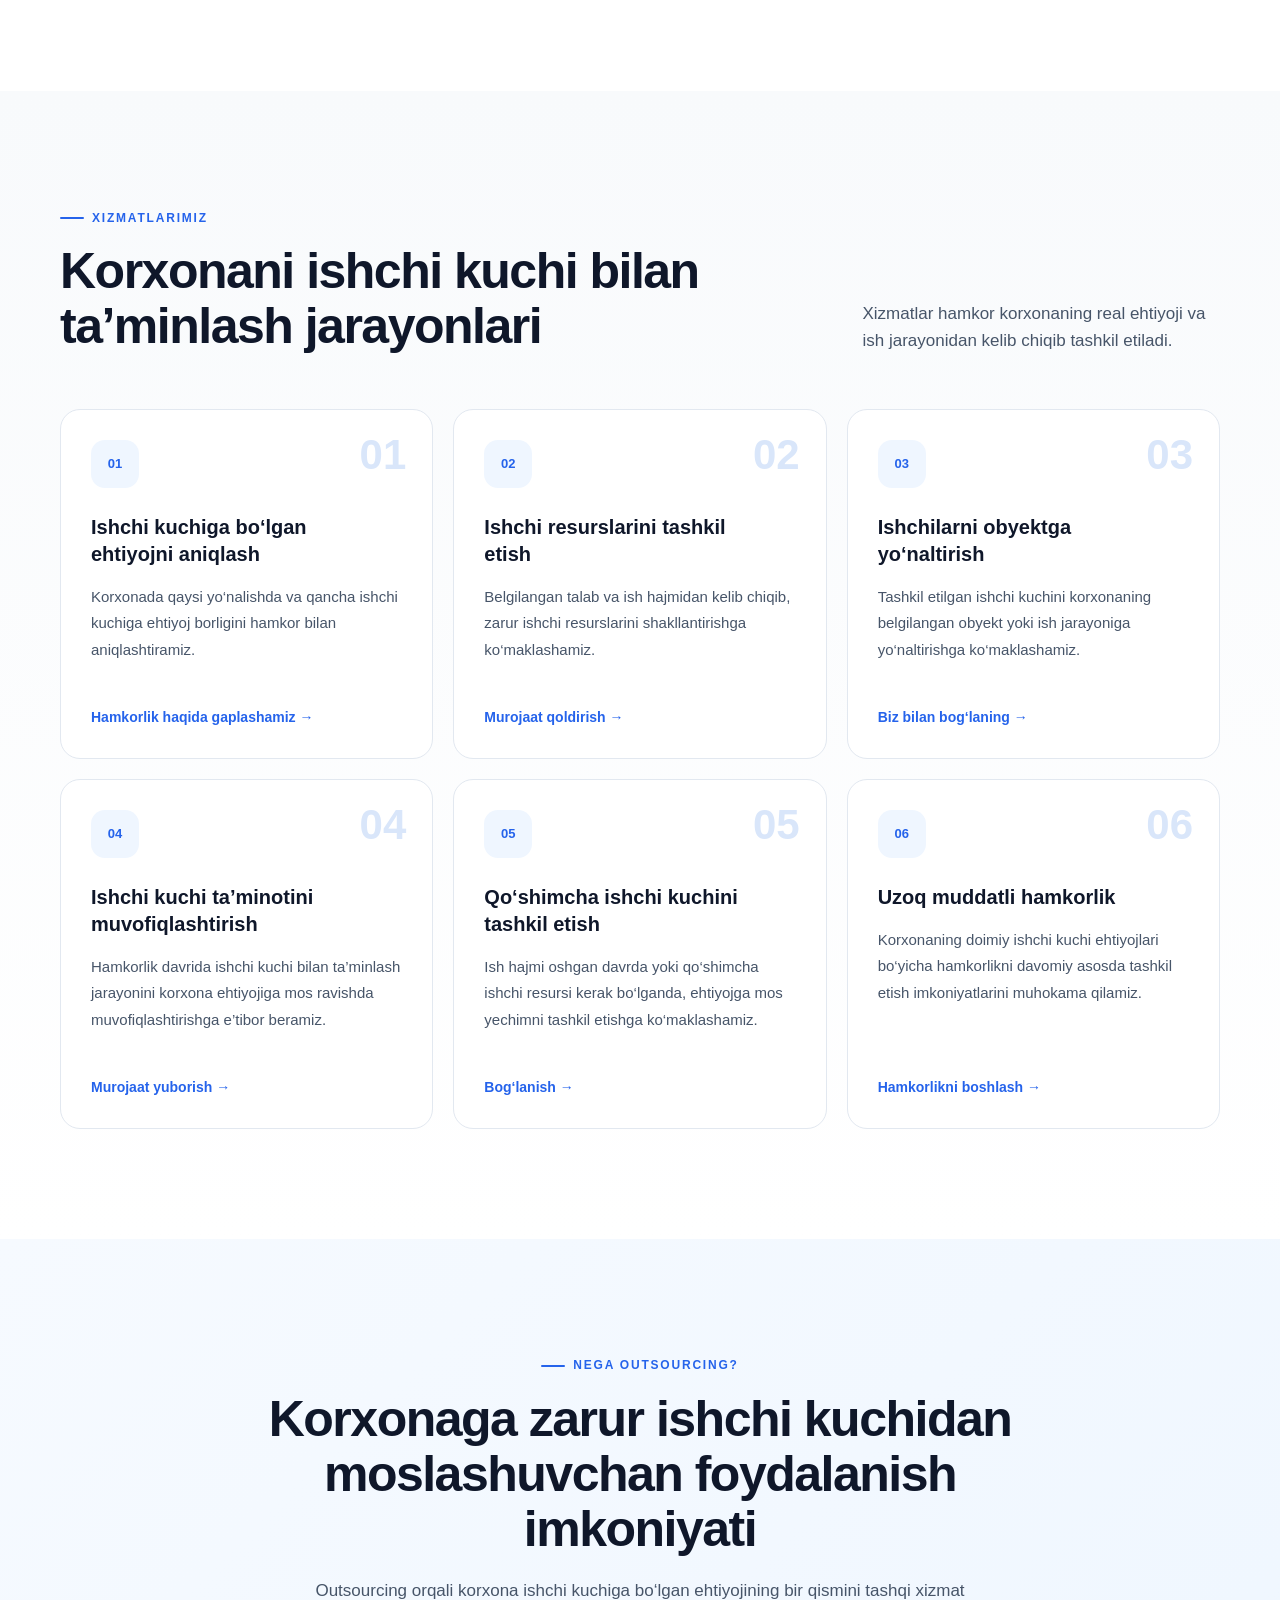
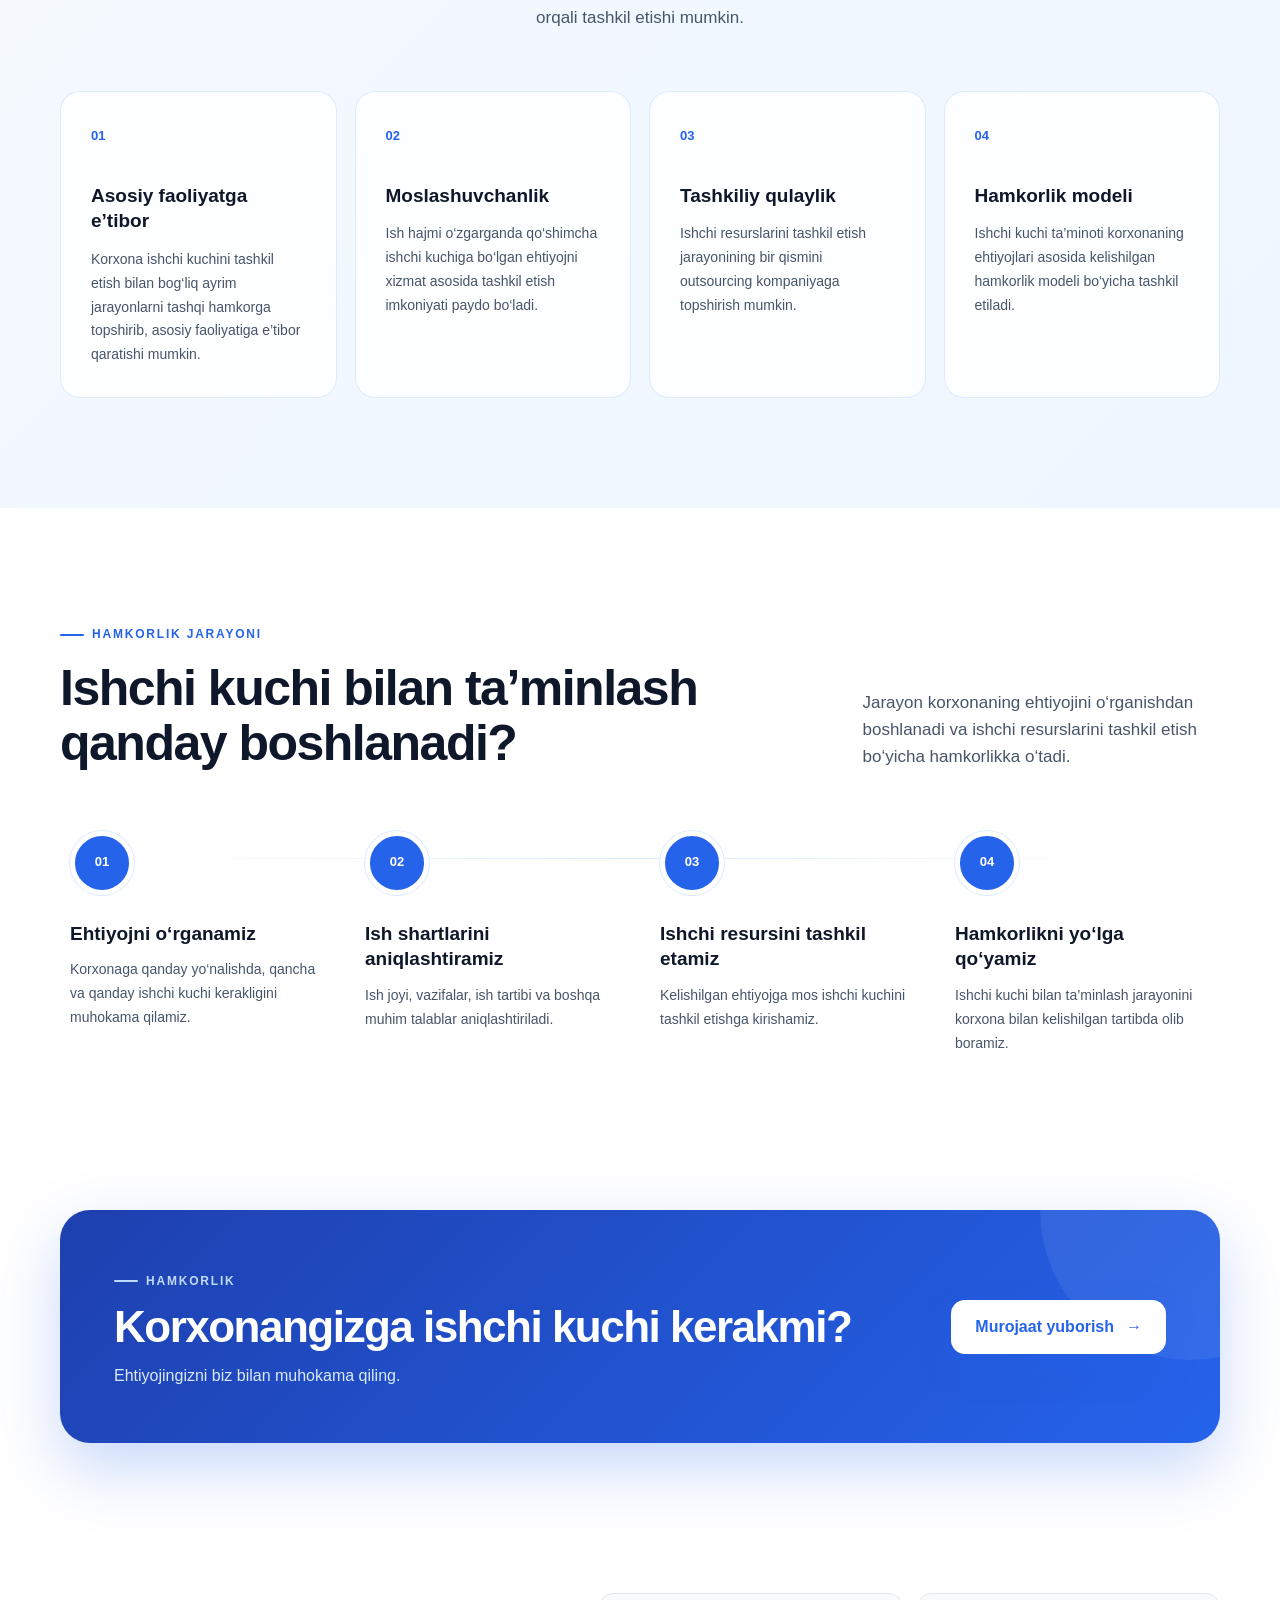
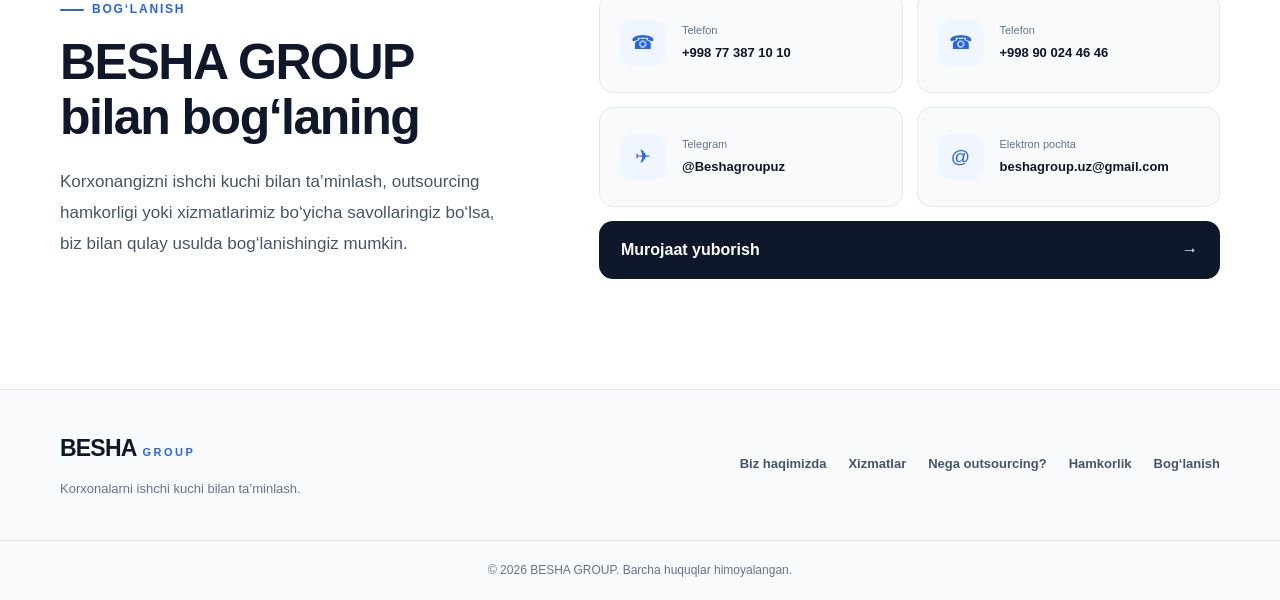
==== commit 1ed01d73: "Update index.html" ====
--- a/index.html
+++ b/index.html
@@ -26,6 +26,16 @@
     <meta
         name="author"
         content="BESHA GROUP"
+    >
+
+    <link
+    rel="canonical"
+    href="https://beshagroup.uz/"
+        
+    >
+    <link
+    rel="icon"
+    href="data:image/svg+xml,<svg xmlns='http://www.w3.org/2000/svg' viewBox='0 0 100 100'><text y='.9em' font-size='90'>B</text></svg>"
     >
 
     <meta
@@ -38,6 +48,12 @@
         property="og:type"
         content="website"
     >
+    
+    <meta
+    property="og:site_name"
+    content="BESHA GROUP"
+    
+    >
 
     <meta
         property="og:title"
@@ -47,6 +63,12 @@
     <meta
         property="og:description"
         content="Korxonalarni outsourcing asosida zarur ishchi kuchi bilan ta’minlash."
+    >
+
+    <meta
+    property="og:url"
+    content="https://beshagroup.uz/"
+
     >
 
     <!-- Structured Data -->
@@ -54,7 +76,9 @@
     {
         "@context": "https://schema.org",
         "@type": "Organization",
+        "@id": "https://beshagroup.uz/#organization",
         "name": "BESHA GROUP",
+        "url": "https://beshagroup.uz/",
         "description": "Korxonalarni outsourcing asosida zarur ishchi kuchi bilan ta’minlashga ixtisoslashgan kompaniya.",
         "telephone": [
             "+998773871010",
@@ -70,9 +94,22 @@
         }
     }
     </script>
+    <script type="application/ld+json">
+{
+    "@context": "https://schema.org",
+    "@type": "WebSite",
+    "@id": "https://beshagroup.uz/#website",
+    "url": "https://beshagroup.uz/",
+    "name": "BESHA GROUP",
+    "publisher": {
+        "@id": "https://beshagroup.uz/#organization"
+    }
+}
+</script>
 
     <link
         rel="stylesheet"
+        
         href="style.css"
     >
 </head>
--- a/style.css
+++ b/style.css
@@ -1,1091 +1,3007 @@
-"use strict";
-
 /* =========================================================
    BESHA GROUP
-   MAIN JAVASCRIPT
+   STYLE.CSS
+   Light • Professional • Responsive
 ========================================================= */
 
 
 /* =========================================================
-   GOOGLE APPS SCRIPT API
+   VARIABLES
 ========================================================= */
 
-const FORM_API_URL =
-  "https://script.google.com/macros/s/AKfycbyPEIgSm1vkoRct-meyXGEe8mMM217snTGEawr9Q82eSQiP78r60TtWUhQ3Qb-T-Htz/exec";
+:root {
+    --primary: #2563eb;
+    --primary-dark: #1d4ed8;
+    --primary-deep: #1e40af;
+    --primary-light: #eff6ff;
+    --primary-soft: #dbeafe;
+
+    --text: #0f172a;
+    --text-soft: #475569;
+    --text-light: #64748b;
+
+    --white: #ffffff;
+    --background: #ffffff;
+    --background-soft: #f8fafc;
+    --background-blue: #f5f9ff;
+
+    --border: #e2e8f0;
+    --border-blue: #dbeafe;
+
+    --success: #16a34a;
+
+    --shadow-sm:
+        0 8px 25px rgba(15, 23, 42, 0.06);
+
+    --shadow-md:
+        0 18px 50px rgba(15, 23, 42, 0.09);
+
+    --shadow-lg:
+        0 30px 80px rgba(15, 23, 42, 0.12);
+
+    --radius-sm: 14px;
+    --radius-md: 20px;
+    --radius-lg: 30px;
+
+    --container: 1160px;
+
+    --transition:
+        0.3s ease;
+}
 
 
 /* =========================================================
-   DOM ELEMENTS
+   RESET
 ========================================================= */
 
-const header = document.getElementById("header");
-
-const menuBtn = document.getElementById("menuBtn");
-
-const mainMenu = document.getElementById("mainMenu");
-
-const pageLoader = document.getElementById("pageLoader");
-
-const contactModal = document.getElementById("contactModal");
-
-const contactForm = document.getElementById("contactForm");
-
-const nameInput = document.getElementById("name");
-
-const phoneInput = document.getElementById("phone");
-
-const organizationInput =
-  document.getElementById("organization");
-
-const messageInput =
-  document.getElementById("message");
-
-const currentYear =
-  document.getElementById("currentYear");
+* {
+    margin: 0;
+    padding: 0;
+    box-sizing: border-box;
+}
+
+
+html {
+    scroll-behavior: smooth;
+}
+
+
+body {
+    font-family:
+        Arial,
+        Helvetica,
+        sans-serif;
+
+    background: var(--background);
+    color: var(--text);
+
+    line-height: 1.6;
+
+    overflow-x: hidden;
+
+    -webkit-font-smoothing: antialiased;
+    text-rendering: optimizeLegibility;
+}
+
+
+body.no-scroll {
+    overflow: hidden;
+}
+
+
+button,
+input,
+textarea {
+    font: inherit;
+}
+
+
+button {
+    border: none;
+}
+
+
+button,
+a {
+    -webkit-tap-highlight-color: transparent;
+}
+
+
+a {
+    color: inherit;
+    text-decoration: none;
+}
+
+
+img {
+    display: block;
+    max-width: 100%;
+}
+
+
+ul {
+    list-style: none;
+}
 
 
 /* =========================================================
-   PAGE READY
+   COMMON
 ========================================================= */
 
-document.addEventListener("DOMContentLoaded", () => {
-
-  document.body.classList.add("no-scroll");
-
-  if (mainMenu) {
-    mainMenu.classList.remove("active");
-  }
-
-  if (menuBtn) {
-    menuBtn.setAttribute("aria-expanded", "false");
-    menuBtn.textContent = "☰";
-  }
-
-  if (contactModal) {
-    contactModal.classList.remove("active");
-    contactModal.setAttribute("aria-hidden", "true");
-  }
-
-  if (currentYear) {
-    currentYear.textContent =
-      new Date().getFullYear();
-  }
-
-});
+.container {
+    width: min(
+        calc(100% - 40px),
+        var(--container)
+    );
+
+    margin-inline: auto;
+}
+
+
+.section {
+    padding: 110px 0;
+}
+
+
+.section-label {
+    display: inline-flex;
+    align-items: center;
+    gap: 8px;
+
+    color: var(--primary);
+
+    font-size: 12px;
+    font-weight: 800;
+
+    letter-spacing: 1.8px;
+    text-transform: uppercase;
+}
+
+
+.section-label::before {
+    content: "";
+
+    display: block;
+
+    width: 24px;
+    height: 2px;
+
+    border-radius: 20px;
+
+    background: var(--primary);
+}
+
+
+.section-heading {
+    display: grid;
+
+    grid-template-columns:
+        minmax(0, 1.35fr)
+        minmax(260px, 0.65fr);
+
+    gap: 60px;
+
+    align-items: end;
+
+    margin-bottom: 55px;
+}
+
+
+.section-heading h2,
+.center-heading h2,
+.contact-content h2,
+.cta h2 {
+    font-size:
+        clamp(
+            32px,
+            4vw,
+            50px
+        );
+
+    line-height: 1.1;
+
+    letter-spacing: -1.5px;
+
+    color: var(--text);
+}
+
+
+.section-heading h2 {
+    margin-top: 16px;
+}
+
+
+.section-heading > p {
+    color: var(--text-soft);
+
+    font-size: 17px;
+
+    max-width: 470px;
+
+    justify-self: end;
+}
+
+
+.center-heading {
+    max-width: 780px;
+
+    margin:
+        0 auto
+        60px;
+
+    text-align: center;
+}
+
+
+.center-heading .section-label {
+    justify-content: center;
+}
+
+
+.center-heading h2 {
+    margin-top: 16px;
+}
+
+
+.center-heading p {
+    max-width: 650px;
+
+    margin:
+        20px auto
+        0;
+
+    color: var(--text-soft);
+
+    font-size: 17px;
+}
 
 
 /* =========================================================
    PAGE LOADER
 ========================================================= */
 
-function hidePageLoader() {
-
-  if (!pageLoader) {
-    document.body.classList.remove("no-scroll");
-    return;
-  }
-
-  pageLoader.classList.add("hidden");
-
-  document.body.classList.remove("no-scroll");
-
-  setTimeout(() => {
-
-    if (pageLoader) {
-      pageLoader.style.display = "none";
-    }
-
-  }, 500);
-}
-
-
-window.addEventListener("load", () => {
-
-  setTimeout(() => {
-    hidePageLoader();
-  }, 700);
-
-});
-
-
-/*
-  Agar biror tashqi resurs yuklanmay qolsa ham
-  loader abadiy turib qolmaydi.
-*/
-
-setTimeout(() => {
-
-  if (
-    pageLoader &&
-    !pageLoader.classList.contains("hidden")
-  ) {
-    hidePageLoader();
-  }
-
-}, 4000);
+.page-loader {
+    position: fixed;
+    inset: 0;
+
+    z-index: 9999;
+
+    display: flex;
+
+    flex-direction: column;
+    justify-content: center;
+    align-items: center;
+
+    gap: 26px;
+
+    background:
+        radial-gradient(
+            circle at center,
+            #f7fbff 0%,
+            #ffffff 65%
+        );
+
+    transition:
+        opacity 0.5s ease,
+        visibility 0.5s ease;
+}
+
+
+.page-loader.hide,
+.page-loader.hidden {
+    opacity: 0;
+    visibility: hidden;
+    pointer-events: none;
+}
+
+
+.loader-logo {
+    display: flex;
+    align-items: baseline;
+    gap: 8px;
+
+    letter-spacing: -1px;
+}
+
+
+.loader-logo span {
+    font-size: 32px;
+    font-weight: 900;
+
+    color: var(--text);
+}
+
+
+.loader-logo strong {
+    font-size: 17px;
+
+    color: var(--primary);
+
+    letter-spacing: 3px;
+}
+
+
+.loader-line {
+    position: relative;
+
+    width: 180px;
+    height: 3px;
+
+    overflow: hidden;
+
+    border-radius: 20px;
+
+    background: #e8eef8;
+}
+
+
+.loader-line span {
+    position: absolute;
+
+    left: -60%;
+    top: 0;
+
+    width: 60%;
+    height: 100%;
+
+    border-radius: inherit;
+
+    background:
+        linear-gradient(
+            90deg,
+            transparent,
+            var(--primary),
+            transparent
+        );
+
+    animation:
+        loaderMove
+        1.2s
+        ease-in-out
+        infinite;
+}
+
+
+@keyframes loaderMove {
+
+    0% {
+        left: -60%;
+    }
+
+    100% {
+        left: 100%;
+    }
+
+}
 
 
 /* =========================================================
-   MOBILE MENU
+   HEADER
 ========================================================= */
 
-function openMobileMenu() {
-
-  if (!mainMenu || !menuBtn) return;
-
-  mainMenu.classList.add("active");
-
-  menuBtn.setAttribute(
-    "aria-expanded",
-    "true"
-  );
-
-  menuBtn.textContent = "×";
-}
-
-
-function closeMobileMenu() {
-
-  if (!mainMenu || !menuBtn) return;
-
-  mainMenu.classList.remove("active");
-
-  menuBtn.setAttribute(
-    "aria-expanded",
-    "false"
-  );
-
-  menuBtn.textContent = "☰";
-}
-
-
-if (menuBtn && mainMenu) {
-
-  menuBtn.addEventListener("click", (event) => {
-
-    event.stopPropagation();
-
-    const isOpen =
-      mainMenu.classList.contains("active");
-
-    if (isOpen) {
-      closeMobileMenu();
-    } else {
-      openMobileMenu();
-    }
-
-  });
-
-
-  mainMenu
-    .querySelectorAll("a")
-    .forEach((link) => {
-
-      link.addEventListener("click", () => {
-        closeMobileMenu();
-      });
-
-    });
-
-
-  document.addEventListener("click", (event) => {
-
-    if (
-      !mainMenu.classList.contains("active")
-    ) {
-      return;
-    }
-
-    if (
-      !mainMenu.contains(event.target) &&
-      !menuBtn.contains(event.target)
-    ) {
-      closeMobileMenu();
-    }
-
-  });
-
-}
-
-
-window.addEventListener("resize", () => {
-
-  if (window.innerWidth > 760) {
-    closeMobileMenu();
-  }
-
-});
+.header {
+    position: fixed;
+
+    top: 0;
+    left: 0;
+
+    width: 100%;
+
+    z-index: 1000;
+
+    background:
+        rgba(
+            255,
+            255,
+            255,
+            0.86
+        );
+
+    border-bottom:
+        1px solid
+        rgba(
+            226,
+            232,
+            240,
+            0.7
+        );
+
+    backdrop-filter:
+        blur(18px);
+
+    -webkit-backdrop-filter:
+        blur(18px);
+
+    transition:
+        background var(--transition),
+        box-shadow var(--transition);
+}
+
+
+.header.scrolled {
+    background:
+        rgba(
+            255,
+            255,
+            255,
+            0.96
+        );
+}
+
+
+.nav {
+    min-height: 80px;
+
+    display: flex;
+    align-items: center;
+    justify-content: space-between;
+
+    gap: 30px;
+}
 
 
 /* =========================================================
-   HEADER SCROLL EFFECT
+   LOGO
 ========================================================= */
 
-function updateHeader() {
-
-  if (!header) return;
-
-  if (window.scrollY > 30) {
-
-    header.classList.add("scrolled");
-
-    header.style.boxShadow =
-      "0 10px 35px rgba(15, 23, 42, 0.07)";
-
-  } else {
-
-    header.classList.remove("scrolled");
-
-    header.style.boxShadow = "none";
-
-  }
-
-}
-
-
-window.addEventListener(
-  "scroll",
-  updateHeader,
-  { passive: true }
-);
-
-updateHeader();
+.logo {
+    display: inline-flex;
+    align-items: baseline;
+
+    gap: 6px;
+
+    white-space: nowrap;
+}
+
+
+.logo-main {
+    color: var(--text);
+
+    font-size: 23px;
+    font-weight: 900;
+
+    letter-spacing: -0.8px;
+}
+
+
+.logo-sub {
+    color: var(--primary);
+
+    font-size: 11px;
+    font-weight: 800;
+
+    letter-spacing: 2.5px;
+}
 
 
 /* =========================================================
-   CONTACT MODAL
+   NAVIGATION
 ========================================================= */
 
-window.openForm = function () {
-
-  if (!contactModal) return;
-
-  closeMobileMenu();
-
-  contactModal.classList.add("active");
-
-  contactModal.setAttribute(
-    "aria-hidden",
-    "false"
-  );
-
-  document.body.classList.add("no-scroll");
-
-  setTimeout(() => {
-
-    if (nameInput) {
-      nameInput.focus();
-    }
-
-  }, 250);
-
-};
-
-
-window.closeForm = function () {
-
-  if (!contactModal) return;
-
-  contactModal.classList.remove("active");
-
-  contactModal.setAttribute(
-    "aria-hidden",
-    "true"
-  );
-
-  document.body.classList.remove(
-    "no-scroll"
-  );
-
-};
-
-
-if (contactModal) {
-
-  contactModal.addEventListener(
-    "click",
-    (event) => {
-
-      if (event.target === contactModal) {
-        window.closeForm();
-      }
-
-    }
-  );
-
-}
-
-
-document.addEventListener(
-  "keydown",
-  (event) => {
-
-    if (event.key !== "Escape") return;
-
-    if (
-      contactModal &&
-      contactModal.classList.contains("active")
-    ) {
-      window.closeForm();
-    }
-
-    closeMobileMenu();
-
-  }
-);
+.menu {
+    display: flex;
+    align-items: center;
+
+    gap: 28px;
+}
+
+
+.menu a {
+    position: relative;
+
+    color: #334155;
+
+    font-size: 14px;
+    font-weight: 600;
+
+    transition:
+        color var(--transition);
+}
+
+
+.menu a::after {
+    content: "";
+
+    position: absolute;
+
+    left: 0;
+    bottom: -8px;
+
+    width: 0;
+    height: 2px;
+
+    border-radius: 10px;
+
+    background: var(--primary);
+
+    transition:
+        width var(--transition);
+}
+
+
+.menu a:hover,
+.menu a.active {
+    color: var(--primary);
+}
+
+
+.menu a:hover::after,
+.menu a.active::after {
+    width: 100%;
+}
+
+
+.nav-actions {
+    display: flex;
+    align-items: center;
+
+    gap: 12px;
+}
+
+
+.nav-contact {
+    position: relative;
+
+    overflow: hidden;
+
+    min-height: 44px;
+
+    padding:
+        0 19px;
+
+    border-radius: 12px;
+
+    background: var(--text);
+
+    color: var(--white);
+
+    font-size: 13px;
+    font-weight: 700;
+
+    cursor: pointer;
+
+    transition:
+        transform var(--transition),
+        background var(--transition),
+        box-shadow var(--transition);
+}
+
+
+.nav-contact:hover {
+    background: var(--primary);
+
+    transform:
+        translateY(-2px);
+
+    box-shadow:
+        0 10px 25px
+        rgba(
+            37,
+            99,
+            235,
+            0.18
+        );
+}
+
+
+.menu-btn {
+    display: none;
+
+    width: 44px;
+    height: 44px;
+
+    align-items: center;
+    justify-content: center;
+
+    border-radius: 12px;
+
+    background: var(--primary-light);
+
+    color: var(--primary);
+
+    font-size: 24px;
+
+    cursor: pointer;
+}
 
 
 /* =========================================================
-   PHONE FORMATTER
-   +998 XX XXX XX XX
+   BUTTONS
 ========================================================= */
 
-function formatUzbekPhone(value) {
-
-  let digits =
-    String(value || "")
-      .replace(/\D/g, "");
-
-
-  /*
-    Foydalanuvchi raqamni 90... deb boshlasa
-    avtomatik 998 qo‘shiladi.
-  */
-
-  if (
-    digits.length > 0 &&
-    !digits.startsWith("998")
-  ) {
-
-    if (digits.length <= 9) {
-      digits = "998" + digits;
-    }
-
-  }
-
-
-  digits = digits.slice(0, 12);
-
-
-  if (!digits) {
-    return "";
-  }
-
-
-  if (
-    digits === "9" ||
-    digits === "99" ||
-    digits === "998"
-  ) {
-    return "+998";
-  }
-
-
-  let result = "+998";
-
-
-  const operator =
-    digits.slice(3, 5);
-
-  const first =
-    digits.slice(5, 8);
-
-  const second =
-    digits.slice(8, 10);
-
-  const third =
-    digits.slice(10, 12);
-
-
-  if (operator) {
-    result += " " + operator;
-  }
-
-  if (first) {
-    result += " " + first;
-  }
-
-  if (second) {
-    result += " " + second;
-  }
-
-  if (third) {
-    result += " " + third;
-  }
-
-
-  return result;
-}
-
-
-if (phoneInput) {
-
-  phoneInput.addEventListener(
-    "focus",
-    () => {
-
-      if (!phoneInput.value.trim()) {
-        phoneInput.value = "+998";
-      }
-
-    }
-  );
-
-
-  phoneInput.addEventListener(
-    "input",
-    () => {
-
-      phoneInput.value =
-        formatUzbekPhone(
-          phoneInput.value
-        );
-
-    }
-  );
-
-
-  phoneInput.addEventListener(
-    "blur",
-    () => {
-
-      if (
-        phoneInput.value.trim() === "+998"
-      ) {
-        phoneInput.value = "";
-      }
-
-    }
-  );
-
+.primary-btn,
+.secondary-btn,
+.contact-form-button,
+.service-card button {
+    position: relative;
+
+    overflow: hidden;
+
+    cursor: pointer;
+}
+
+
+.primary-btn,
+.secondary-btn {
+    min-height: 54px;
+
+    display: inline-flex;
+    align-items: center;
+    justify-content: center;
+
+    gap: 12px;
+
+    padding:
+        0 24px;
+
+    border-radius: 14px;
+
+    font-weight: 700;
+
+    transition:
+        transform var(--transition),
+        box-shadow var(--transition),
+        background var(--transition),
+        border-color var(--transition);
+}
+
+
+.primary-btn {
+    background: var(--primary);
+
+    color: var(--white);
+
+    box-shadow:
+        0 15px 35px
+        rgba(
+            37,
+            99,
+            235,
+            0.20
+        );
+}
+
+
+.primary-btn:hover {
+    background: var(--primary-dark);
+
+    transform:
+        translateY(-2px);
+
+    box-shadow:
+        0 20px 40px
+        rgba(
+            37,
+            99,
+            235,
+            0.26
+        );
+}
+
+
+.primary-btn:active,
+.secondary-btn:active,
+.nav-contact:active,
+.contact-form-button:active {
+    transform:
+        translateY(1px)
+        scale(0.99);
+}
+
+
+.secondary-btn {
+    border:
+        1px solid
+        var(--border);
+
+    background:
+        rgba(
+            255,
+            255,
+            255,
+            0.8
+        );
+
+    color: var(--text);
+}
+
+
+.secondary-btn:hover {
+    border-color: var(--primary-soft);
+
+    background: var(--primary-light);
+
+    color: var(--primary);
 }
 
 
 /* =========================================================
-   FORM HELPERS
+   HERO
 ========================================================= */
 
-function setSubmitLoading(
-  button,
-  loading
-) {
-
-  if (!button) return;
-
-
-  if (loading) {
-
-    button.disabled = true;
-
-    button.dataset.originalHtml =
-      button.innerHTML;
-
-    button.innerHTML =
-      "Yuborilmoqda <span>...</span>";
-
-    return;
-  }
-
-
-  button.disabled = false;
-
-  button.innerHTML =
-    button.dataset.originalHtml ||
-    'Murojaat yuborish <span>→</span>';
-
-}
-
-
-function showMessage(message) {
-
-  alert(message);
-
+.hero {
+    position: relative;
+
+    min-height: 760px;
+
+    display: flex;
+    align-items: center;
+
+    overflow: hidden;
+
+    padding:
+        150px 0
+        90px;
+
+    background:
+        linear-gradient(
+            135deg,
+            #ffffff 0%,
+            #f7fbff 52%,
+            #eef6ff 100%
+        );
+}
+
+
+.hero::before {
+    content: "";
+
+    position: absolute;
+
+    inset: 0;
+
+    pointer-events: none;
+
+    background-image:
+        linear-gradient(
+            rgba(
+                37,
+                99,
+                235,
+                0.035
+            )
+            1px,
+            transparent 1px
+        ),
+        linear-gradient(
+            90deg,
+            rgba(
+                37,
+                99,
+                235,
+                0.035
+            )
+            1px,
+            transparent 1px
+        );
+
+    background-size:
+        50px 50px;
+
+    mask-image:
+        linear-gradient(
+            to bottom,
+            rgba(
+                0,
+                0,
+                0,
+                0.55
+            ),
+            transparent
+        );
+}
+
+
+.hero-container {
+    position: relative;
+
+    z-index: 2;
+
+    display: grid;
+
+    grid-template-columns:
+        minmax(0, 1.18fr)
+        minmax(330px, 0.82fr);
+
+    gap: 80px;
+
+    align-items: center;
+}
+
+
+.hero-content {
+    max-width: 720px;
+}
+
+
+.hero-content h1 {
+    max-width: 760px;
+
+    margin-top: 18px;
+
+    color: var(--text);
+
+    font-size:
+        clamp(
+            48px,
+            6vw,
+            76px
+        );
+
+    line-height: 0.98;
+
+    letter-spacing: -3px;
+}
+
+
+.hero-content h1 span {
+    color: var(--primary);
+}
+
+
+.hero-content > p {
+    max-width: 650px;
+
+    margin-top: 28px;
+
+    color: var(--text-soft);
+
+    font-size: 18px;
+
+    line-height: 1.8;
+}
+
+
+.hero-buttons {
+    display: flex;
+    flex-wrap: wrap;
+
+    gap: 14px;
+
+    margin-top: 34px;
+}
+
+
+.hero-note {
+    display: inline-flex;
+    align-items: center;
+
+    gap: 10px;
+
+    margin-top: 28px;
+
+    color: var(--text-light);
+
+    font-size: 14px;
+}
+
+
+.note-dot {
+    width: 9px;
+    height: 9px;
+
+    flex-shrink: 0;
+
+    border-radius: 50%;
+
+    background: var(--success);
+
+    box-shadow:
+        0 0 0 5px
+        rgba(
+            22,
+            163,
+            74,
+            0.10
+        );
 }
 
 
 /* =========================================================
-   CONTACT FORM
+   HERO CARD
 ========================================================= */
 
-if (contactForm) {
-
-  contactForm.addEventListener(
-    "submit",
-    async (event) => {
-
-      event.preventDefault();
-
-
-      const submitButton =
-        contactForm.querySelector(
-          'button[type="submit"]'
-        );
-
-
-      /* -------------------------
-         FORM VALUES
-      ------------------------- */
-
-      const nameValue =
-        nameInput
-          ? nameInput.value.trim()
-          : "";
-
-
-      const phoneValue =
-        phoneInput
-          ? phoneInput.value.trim()
-          : "";
-
-
-      const organizationValue =
-        organizationInput
-          ? organizationInput.value.trim()
-          : "";
-
-
-      const messageValue =
-        messageInput
-          ? messageInput.value.trim()
-          : "";
-
-
-      /* -------------------------
-         NAME VALIDATION
-      ------------------------- */
-
-      if (nameValue.length < 2) {
-
-        showMessage(
-          "Iltimos, ism va familiyangizni kiriting."
-        );
-
-        if (nameInput) {
-          nameInput.focus();
-        }
-
-        return;
-      }
-
-
-      /* -------------------------
-         PHONE VALIDATION
-      ------------------------- */
-
-      const phoneDigits =
-        phoneValue.replace(/\D/g, "");
-
-
-      if (
-        phoneDigits.length !== 12 ||
-        !phoneDigits.startsWith("998")
-      ) {
-
-        showMessage(
-          "Iltimos, telefon raqamini +998 XX XXX XX XX formatida kiriting."
-        );
-
-        if (phoneInput) {
-          phoneInput.focus();
-        }
-
-        return;
-      }
-
-
-      /* -------------------------
-         DATA
-      ------------------------- */
-
-      const formData = {
-
-        name: nameValue,
-
-        phone: phoneValue,
-
-        organization:
-          organizationValue,
-
-        message:
-          messageValue
-
-      };
-
-
-      /* -------------------------
-         SEND
-      ------------------------- */
-
-      try {
-
-        setSubmitLoading(
-          submitButton,
-          true
-        );
-
-
-        const response =
-          await fetch(
-            FORM_API_URL,
-            {
-              method: "POST",
-
-              headers: {
-                "Content-Type":
-                  "text/plain;charset=utf-8"
-              },
-
-              body:
-                JSON.stringify(
-                  formData
-                )
-            }
-          );
-
-
-        if (!response.ok) {
-
-          throw new Error(
-            "Server javobi: " +
-            response.status
-          );
-
-        }
-
-
-        const responseText =
-          await response.text();
-
-
-        let result;
-
-
-        try {
-
-          result =
-            JSON.parse(
-              responseText
-            );
-
-        } catch {
-
-          throw new Error(
-            "Serverdan noto‘g‘ri javob qaytdi."
-          );
-
-        }
-
-
-        if (!result.success) {
-
-          throw new Error(
-            result.message ||
-            "Murojaat yuborilmadi."
-          );
-
-        }
-
-
-        /* -------------------------
-           SUCCESS
-        ------------------------- */
-
-        showMessage(
-          "Murojaatingiz muvaffaqiyatli yuborildi. Tez orada siz bilan bog‘lanamiz."
-        );
-
-
-        contactForm.reset();
-
-
-        window.closeForm();
-
-
-      } catch (error) {
-
-        console.error(
-          "Forma yuborish xatosi:",
-          error
-        );
-
-
-        showMessage(
-          "Murojaatni yuborishda xatolik yuz berdi. Iltimos, +998 77 387 10 10 yoki +998 90 024 46 46 raqamlariga qo‘ng‘iroq qiling yoki Telegram orqali @Beshagroupuz bilan bog‘laning."
-        );
-
-
-      } finally {
-
-        setSubmitLoading(
-          submitButton,
-          false
-        );
-
-      }
-
-    }
-  );
-
+.hero-card {
+    position: relative;
+
+    min-height: 420px;
+
+    display: flex;
+    flex-direction: column;
+
+    justify-content: center;
+
+    padding: 46px;
+
+    overflow: hidden;
+
+    border:
+        1px solid
+        rgba(
+            219,
+            234,
+            254,
+            0.9
+        );
+
+    border-radius: var(--radius-lg);
+
+    background:
+        rgba(
+            255,
+            255,
+            255,
+            0.88
+        );
+
+    box-shadow: var(--shadow-lg);
+
+    backdrop-filter:
+        blur(20px);
+
+    -webkit-backdrop-filter:
+        blur(20px);
+}
+
+
+.hero-card::before {
+    content: "";
+
+    position: absolute;
+
+    width: 200px;
+    height: 200px;
+
+    right: -80px;
+    bottom: -80px;
+
+    border-radius: 50%;
+
+    background:
+        radial-gradient(
+            circle,
+            rgba(
+                37,
+                99,
+                235,
+                0.13
+            ),
+            transparent 70%
+        );
+}
+
+
+.hero-card-top {
+    display: flex;
+    align-items: center;
+
+    gap: 16px;
+
+    margin-bottom: 42px;
+}
+
+
+.hero-card-number {
+    display: grid;
+    place-items: center;
+
+    width: 48px;
+    height: 48px;
+
+    flex-shrink: 0;
+
+    border-radius: 14px;
+
+    background: var(--primary);
+
+    color: var(--white);
+
+    font-weight: 800;
+}
+
+
+.hero-card-line {
+    width: 100%;
+    height: 1px;
+
+    background: var(--border);
+}
+
+
+.hero-card h3 {
+    position: relative;
+
+    z-index: 1;
+
+    font-size: 34px;
+
+    line-height: 1.15;
+
+    letter-spacing: -1px;
+}
+
+
+.hero-card p {
+    position: relative;
+
+    z-index: 1;
+
+    margin-top: 20px;
+
+    color: var(--text-soft);
+
+    font-size: 16px;
+}
+
+
+.hero-card a {
+    position: relative;
+
+    z-index: 1;
+
+    display: inline-block;
+
+    margin-top: 30px;
+
+    color: var(--primary);
+
+    font-size: 14px;
+    font-weight: 800;
 }
 
 
 /* =========================================================
-   SMOOTH SCROLL
+   HERO SHAPES
 ========================================================= */
 
-document
-  .querySelectorAll('a[href^="#"]')
-  .forEach((link) => {
-
-    link.addEventListener(
-      "click",
-      (event) => {
-
-        const href =
-          link.getAttribute("href");
-
-
-        if (
-          !href ||
-          href === "#"
-        ) {
-          return;
-        }
-
-
-        const target =
-          document.querySelector(href);
-
-
-        if (!target) {
-          return;
-        }
-
-
-        event.preventDefault();
-
-
-        const headerHeight =
-          header
-            ? header.offsetHeight
-            : 0;
-
-
-        const targetPosition =
-          target.getBoundingClientRect().top +
-          window.scrollY -
-          headerHeight -
-          10;
-
-
-        window.scrollTo({
-          top: targetPosition,
-          behavior: "smooth"
-        });
-
-      }
+.hero-shape {
+    position: absolute;
+
+    border-radius: 50%;
+
+    filter: blur(5px);
+
+    pointer-events: none;
+}
+
+
+.hero-shape-one {
+    width: 330px;
+    height: 330px;
+
+    top: 100px;
+    right: -140px;
+
+    background:
+        rgba(
+            59,
+            130,
+            246,
+            0.10
+        );
+}
+
+
+.hero-shape-two {
+    width: 250px;
+    height: 250px;
+
+    left: -100px;
+    bottom: -80px;
+
+    background:
+        rgba(
+            147,
+            197,
+            253,
+            0.12
+        );
+}
+
+
+/* =========================================================
+   ABOUT
+========================================================= */
+
+.about {
+    background: var(--white);
+}
+
+
+.about-grid {
+    display: grid;
+
+    grid-template-columns:
+        minmax(0, 1fr)
+        minmax(360px, 0.9fr);
+
+    gap: 70px;
+
+    align-items: start;
+}
+
+
+.about-main {
+    padding: 38px;
+
+    border:
+        1px solid
+        var(--border);
+
+    border-radius: var(--radius-md);
+
+    background: var(--background-soft);
+}
+
+
+.about-main p {
+    color: var(--text-soft);
+
+    font-size: 17px;
+
+    line-height: 1.85;
+}
+
+
+.about-main p + p {
+    margin-top: 22px;
+}
+
+
+.about-info {
+    display: grid;
+    gap: 16px;
+}
+
+
+.info-item {
+    display: grid;
+
+    grid-template-columns:
+        auto 1fr;
+
+    gap: 20px;
+
+    padding: 26px;
+
+    border:
+        1px solid
+        var(--border);
+
+    border-radius: var(--radius-md);
+
+    background: var(--white);
+
+    transition:
+        transform var(--transition),
+        box-shadow var(--transition),
+        border-color var(--transition);
+}
+
+
+.info-item:hover {
+    transform:
+        translateY(-4px);
+
+    border-color:
+        var(--primary-soft);
+
+    box-shadow:
+        var(--shadow-sm);
+}
+
+
+.info-item > span {
+    display: grid;
+    place-items: center;
+
+    width: 46px;
+    height: 46px;
+
+    border-radius: 13px;
+
+    background: var(--primary-light);
+
+    color: var(--primary);
+
+    font-size: 13px;
+    font-weight: 900;
+}
+
+
+.info-item h3 {
+    font-size: 18px;
+}
+
+
+.info-item p {
+    margin-top: 6px;
+
+    color: var(--text-soft);
+
+    font-size: 14px;
+}
+
+
+/* =========================================================
+   SERVICES
+========================================================= */
+
+.services {
+    background:
+        linear-gradient(
+            180deg,
+            var(--background-soft),
+            var(--white)
+        );
+}
+
+
+.services-grid {
+    display: grid;
+
+    grid-template-columns:
+        repeat(
+            3,
+            minmax(
+                0,
+                1fr
+            )
+        );
+
+    gap: 20px;
+}
+
+
+.service-card {
+    position: relative;
+
+    display: flex;
+    flex-direction: column;
+
+    min-height: 350px;
+
+    padding: 30px;
+
+    overflow: hidden;
+
+    border:
+        1px solid
+        var(--border);
+
+    border-radius: var(--radius-md);
+
+    background: var(--white);
+
+    transition:
+        transform var(--transition),
+        box-shadow var(--transition),
+        border-color var(--transition);
+}
+
+
+.service-card:hover {
+    transform:
+        translateY(-6px);
+
+    border-color:
+        var(--primary-soft);
+
+    box-shadow:
+        var(--shadow-md);
+}
+
+
+.service-number {
+    position: absolute;
+
+    top: 24px;
+    right: 26px;
+
+    color: #d9e6fa;
+
+    font-size: 42px;
+    font-weight: 900;
+
+    line-height: 1;
+}
+
+
+.service-icon {
+    display: grid;
+    place-items: center;
+
+    width: 48px;
+    height: 48px;
+
+    margin-bottom: 26px;
+
+    border-radius: 14px;
+
+    background: var(--primary-light);
+
+    color: var(--primary);
+
+    font-size: 13px;
+    font-weight: 900;
+}
+
+
+.service-card h3 {
+    position: relative;
+
+    z-index: 1;
+
+    max-width: 260px;
+
+    font-size: 20px;
+
+    line-height: 1.35;
+}
+
+
+.service-card p {
+    margin-top: 16px;
+
+    color: var(--text-soft);
+
+    font-size: 15px;
+
+    line-height: 1.75;
+}
+
+
+.service-card button {
+    align-self: flex-start;
+
+    margin-top: auto;
+    padding-top: 26px;
+
+    background: transparent;
+
+    color: var(--primary);
+
+    text-align: left;
+
+    font-size: 14px;
+    font-weight: 800;
+}
+
+
+/* =========================================================
+   WHY OUTSOURCING
+========================================================= */
+
+.why-us {
+    background:
+        linear-gradient(
+            135deg,
+            #f6faff,
+            #eef6ff
+        );
+}
+
+
+.advantages {
+    display: grid;
+
+    grid-template-columns:
+        repeat(
+            4,
+            minmax(
+                0,
+                1fr
+            )
+        );
+
+    gap: 18px;
+}
+
+
+.advantage {
+    min-height: 280px;
+
+    padding: 30px;
+
+    border:
+        1px solid
+        rgba(
+            219,
+            234,
+            254,
+            0.95
+        );
+
+    border-radius: var(--radius-md);
+
+    background:
+        rgba(
+            255,
+            255,
+            255,
+            0.82
+        );
+
+    transition:
+        transform var(--transition),
+        box-shadow var(--transition);
+}
+
+
+.advantage:hover {
+    transform:
+        translateY(-5px);
+
+    box-shadow:
+        var(--shadow-sm);
+}
+
+
+.advantage > span {
+    display: inline-flex;
+
+    margin-bottom: 36px;
+
+    color: var(--primary);
+
+    font-size: 13px;
+    font-weight: 900;
+}
+
+
+.advantage h3 {
+    font-size: 19px;
+
+    line-height: 1.35;
+}
+
+
+.advantage p {
+    margin-top: 14px;
+
+    color: var(--text-soft);
+
+    font-size: 14px;
+
+    line-height: 1.7;
+}
+
+
+/* =========================================================
+   PROCESS
+========================================================= */
+
+.process {
+    background: var(--white);
+}
+
+
+.process-grid {
+    position: relative;
+
+    display: grid;
+
+    grid-template-columns:
+        repeat(
+            4,
+            minmax(
+                0,
+                1fr
+            )
+        );
+
+    gap: 20px;
+}
+
+
+.process-grid::before {
+    content: "";
+
+    position: absolute;
+
+    top: 32px;
+    left: 8%;
+
+    width: 84%;
+    height: 1px;
+
+    background:
+        linear-gradient(
+            90deg,
+            transparent,
+            var(--primary-soft),
+            transparent
+        );
+}
+
+
+.process-item {
+    position: relative;
+
+    z-index: 2;
+
+    padding: 5px 10px;
+}
+
+
+.process-number {
+    display: grid;
+    place-items: center;
+
+    width: 64px;
+    height: 64px;
+
+    margin-bottom: 26px;
+
+    border:
+        5px solid
+        var(--white);
+
+    border-radius: 50%;
+
+    background: var(--primary);
+
+    color: var(--white);
+
+    font-size: 13px;
+    font-weight: 900;
+
+    box-shadow:
+        0 0 0 1px
+        var(--primary-soft);
+}
+
+
+.process-item h3 {
+    font-size: 19px;
+
+    line-height: 1.35;
+}
+
+
+.process-item p {
+    margin-top: 12px;
+
+    color: var(--text-soft);
+
+    font-size: 14px;
+
+    line-height: 1.7;
+}
+
+
+/* =========================================================
+   CTA
+========================================================= */
+
+.cta {
+    padding: 40px 0;
+}
+
+
+.cta-box {
+    position: relative;
+
+    display: flex;
+    align-items: center;
+    justify-content: space-between;
+
+    gap: 40px;
+
+    overflow: hidden;
+
+    padding: 54px;
+
+    border-radius: var(--radius-lg);
+
+    background:
+        linear-gradient(
+            135deg,
+            var(--primary-deep),
+            var(--primary)
+        );
+
+    color: var(--white);
+
+    box-shadow:
+        0 25px 65px
+        rgba(
+            37,
+            99,
+            235,
+            0.25
+        );
+}
+
+
+.cta-box::after {
+    content: "";
+
+    position: absolute;
+
+    width: 300px;
+    height: 300px;
+
+    right: -120px;
+    top: -150px;
+
+    border-radius: 50%;
+
+    background:
+        rgba(
+            255,
+            255,
+            255,
+            0.07
+        );
+}
+
+
+.cta .section-label {
+    color: #bfdbfe;
+}
+
+
+.cta .section-label::before {
+    background: #bfdbfe;
+}
+
+
+.cta h2 {
+    position: relative;
+
+    z-index: 1;
+
+    margin-top: 12px;
+
+    color: var(--white);
+
+    font-size:
+        clamp(
+            30px,
+            4vw,
+            44px
+        );
+}
+
+
+.cta p {
+    position: relative;
+
+    z-index: 1;
+
+    margin-top: 12px;
+
+    color: #dbeafe;
+
+    font-size: 16px;
+}
+
+
+.light-btn {
+    position: relative;
+
+    z-index: 2;
+
+    flex-shrink: 0;
+
+    background: var(--white);
+
+    color: var(--primary);
+}
+
+
+.light-btn:hover {
+    background: #f8fafc;
+
+    color: var(--primary-dark);
+}
+
+
+/* =========================================================
+   CONTACT
+========================================================= */
+
+.contact {
+    background: var(--white);
+}
+
+
+.contact-grid {
+    display: grid;
+
+    grid-template-columns:
+        minmax(0, 0.85fr)
+        minmax(360px, 1.15fr);
+
+    gap: 80px;
+
+    align-items: start;
+}
+
+
+.contact-content h2 {
+    margin-top: 16px;
+}
+
+
+.contact-content p {
+    max-width: 510px;
+
+    margin-top: 22px;
+
+    color: var(--text-soft);
+
+    font-size: 17px;
+
+    line-height: 1.8;
+}
+
+
+.contact-list {
+    display: grid;
+
+    grid-template-columns:
+        repeat(
+            2,
+            minmax(
+                0,
+                1fr
+            )
+        );
+
+    gap: 14px;
+}
+
+
+.contact-item {
+    min-height: 100px;
+
+    display: flex;
+    align-items: center;
+
+    gap: 16px;
+
+    padding: 20px;
+
+    border:
+        1px solid
+        var(--border);
+
+    border-radius: var(--radius-sm);
+
+    background: var(--background-soft);
+
+    transition:
+        transform var(--transition),
+        box-shadow var(--transition),
+        border-color var(--transition),
+        background var(--transition);
+}
+
+
+.contact-item:hover {
+    transform:
+        translateY(-3px);
+
+    border-color:
+        var(--primary-soft);
+
+    background: var(--white);
+
+    box-shadow:
+        var(--shadow-sm);
+}
+
+
+.contact-icon {
+    display: grid;
+    place-items: center;
+
+    width: 46px;
+    height: 46px;
+
+    flex-shrink: 0;
+
+    border-radius: 13px;
+
+    background: var(--primary-light);
+
+    color: var(--primary);
+
+    font-size: 19px;
+}
+
+
+.contact-item small {
+    display: block;
+
+    color: var(--text-light);
+
+    font-size: 11px;
+
+    margin-bottom: 4px;
+}
+
+
+.contact-item strong {
+    display: block;
+
+    color: var(--text);
+
+    font-size: 13px;
+
+    overflow-wrap: anywhere;
+}
+
+
+.contact-form-button {
+    grid-column: 1 / -1;
+
+    min-height: 58px;
+
+    display: flex;
+    align-items: center;
+    justify-content: space-between;
+
+    padding:
+        0 22px;
+
+    border-radius: 14px;
+
+    background: var(--text);
+
+    color: var(--white);
+
+    font-weight: 700;
+
+    transition:
+        background var(--transition),
+        transform var(--transition),
+        box-shadow var(--transition);
+}
+
+
+.contact-form-button:hover {
+    background: var(--primary);
+
+    transform:
+        translateY(-2px);
+
+    box-shadow:
+        var(--shadow-sm);
+}
+
+
+/* =========================================================
+   FOOTER
+========================================================= */
+
+footer {
+    border-top:
+        1px solid
+        var(--border);
+
+    background: var(--background-soft);
+}
+
+
+.footer {
+    min-height: 150px;
+
+    display: flex;
+    align-items: center;
+    justify-content: space-between;
+
+    gap: 40px;
+}
+
+
+.footer-brand p {
+    margin-top: 12px;
+
+    color: var(--text-light);
+
+    font-size: 13px;
+}
+
+
+.footer-links {
+    display: flex;
+    align-items: center;
+    flex-wrap: wrap;
+
+    justify-content: flex-end;
+
+    gap: 22px;
+}
+
+
+.footer-links a {
+    color: var(--text-soft);
+
+    font-size: 13px;
+    font-weight: 600;
+
+    transition:
+        color var(--transition);
+}
+
+
+.footer-links a:hover {
+    color: var(--primary);
+}
+
+
+.copyright {
+    border-top:
+        1px solid
+        var(--border);
+
+    padding: 20px 0;
+
+    color: var(--text-light);
+
+    font-size: 12px;
+
+    text-align: center;
+}
+
+
+/* =========================================================
+   MODAL
+========================================================= */
+
+.modal {
+    position: fixed;
+
+    inset: 0;
+
+    z-index: 3000;
+
+    display: flex;
+    align-items: center;
+    justify-content: center;
+
+    padding: 20px;
+
+    background:
+        rgba(
+            15,
+            23,
+            42,
+            0.55
+        );
+
+    backdrop-filter:
+        blur(8px);
+
+    -webkit-backdrop-filter:
+        blur(8px);
+
+    opacity: 0;
+    visibility: hidden;
+
+    pointer-events: none;
+
+    transition:
+        opacity 0.3s ease,
+        visibility 0.3s ease;
+}
+
+
+.modal.active {
+    opacity: 1;
+    visibility: visible;
+
+    pointer-events: auto;
+}
+
+
+.modal-box {
+    position: relative;
+
+    width: min(
+        100%,
+        580px
     );
 
-  });
+    max-height:
+        calc(
+            100vh - 40px
+        );
+
+    overflow-y: auto;
+
+    padding: 38px;
+
+    border:
+        1px solid
+        rgba(
+            255,
+            255,
+            255,
+            0.9
+        );
+
+    border-radius: 24px;
+
+    background: var(--white);
+
+    box-shadow:
+        0 35px 100px
+        rgba(
+            15,
+            23,
+            42,
+            0.25
+        );
+
+    transform:
+        translateY(20px)
+        scale(0.98);
+
+    transition:
+        transform 0.3s ease;
+}
+
+
+.modal.active .modal-box {
+    transform:
+        translateY(0)
+        scale(1);
+}
+
+
+.close-btn {
+    position: absolute;
+
+    top: 18px;
+    right: 18px;
+
+    width: 42px;
+    height: 42px;
+
+    display: grid;
+    place-items: center;
+
+    border-radius: 12px;
+
+    background: var(--background-soft);
+
+    color: var(--text-soft);
+
+    font-size: 24px;
+
+    cursor: pointer;
+
+    transition:
+        background var(--transition),
+        color var(--transition);
+}
+
+
+.close-btn:hover {
+    background: var(--primary-light);
+
+    color: var(--primary);
+}
+
+
+.modal-box > h2 {
+    margin-top: 14px;
+
+    padding-right: 45px;
+
+    font-size: 31px;
+
+    line-height: 1.2;
+
+    letter-spacing: -0.7px;
+}
+
+
+.modal-box > p {
+    margin-top: 13px;
+
+    color: var(--text-soft);
+
+    font-size: 15px;
+
+    line-height: 1.7;
+}
+
+
+/* =========================================================
+   FORM
+========================================================= */
+
+#contactForm {
+    display: grid;
+
+    margin-top: 28px;
+}
+
+
+#contactForm label {
+    margin-bottom: 8px;
+
+    color: var(--text);
+
+    font-size: 13px;
+    font-weight: 700;
+}
+
+
+#contactForm label:not(:first-child) {
+    margin-top: 18px;
+}
+
+
+#contactForm label span {
+    color: var(--text-light);
+
+    font-weight: 400;
+}
+
+
+#contactForm input,
+#contactForm textarea {
+    width: 100%;
+
+    border:
+        1px solid
+        var(--border);
+
+    outline: none;
+
+    border-radius: 12px;
+
+    background: var(--background-soft);
+
+    color: var(--text);
+
+    transition:
+        border-color var(--transition),
+        box-shadow var(--transition),
+        background var(--transition);
+}
+
+
+#contactForm input {
+    min-height: 52px;
+
+    padding:
+        0 16px;
+}
+
+
+#contactForm textarea {
+    min-height: 125px;
+
+    padding: 14px 16px;
+
+    resize: vertical;
+}
+
+
+#contactForm input::placeholder,
+#contactForm textarea::placeholder {
+    color: #94a3b8;
+}
+
+
+#contactForm input:focus,
+#contactForm textarea:focus {
+    border-color: var(--primary);
+
+    background: var(--white);
+
+    box-shadow:
+        0 0 0 4px
+        rgba(
+            37,
+            99,
+            235,
+            0.08
+        );
+}
+
+
+.form-submit {
+    width: 100%;
+
+    margin-top: 24px;
+}
+
+
+.form-submit:disabled {
+    opacity: 0.65;
+
+    cursor: not-allowed;
+
+    transform: none;
+}
+
+
+.form-note {
+    margin-top: 18px;
+
+    padding-top: 18px;
+
+    border-top:
+        1px solid
+        var(--border);
+
+    color: var(--text-light);
+
+    font-size: 12px;
+
+    line-height: 1.6;
+}
 
 
 /* =========================================================
    SCROLL REVEAL
 ========================================================= */
 
-const revealElements =
-  document.querySelectorAll(
-    [
-      ".hero-card",
-      ".about-main",
-      ".about-info",
-      ".service-card",
-      ".advantage",
-      ".process-item",
-      ".contact-content",
-      ".contact-list"
-    ].join(",")
-  );
-
-
-revealElements.forEach(
-  (element) => {
-
-    element.classList.add(
-      "reveal"
-    );
-
-  }
-);
-
-
-if (
-  "IntersectionObserver" in window
+.animate-on-scroll,
+.reveal {
+    opacity: 0;
+
+    transform:
+        translateY(28px);
+
+    transition:
+        opacity 0.7s ease,
+        transform 0.7s ease;
+}
+
+
+.animate-on-scroll.show,
+.reveal.show {
+    opacity: 1;
+
+    transform:
+        translateY(0);
+}
+
+
+/* =========================================================
+   RIPPLE EFFECT
+========================================================= */
+
+.primary-btn,
+.secondary-btn,
+.nav-contact,
+.contact-form-button,
+.service-card button {
+    isolation: isolate;
+}
+
+
+.ripple,
+.ripple-effect {
+    position: absolute;
+
+    z-index: -1;
+
+    border-radius: 50%;
+
+    pointer-events: none;
+
+    background:
+        rgba(
+            255,
+            255,
+            255,
+            0.28
+        );
+
+    transform: scale(0);
+
+    animation:
+        rippleAnimation
+        0.65s
+        linear;
+}
+
+
+.secondary-btn .ripple,
+.secondary-btn .ripple-effect,
+.service-card button .ripple,
+.service-card button .ripple-effect {
+    background:
+        rgba(
+            37,
+            99,
+            235,
+            0.12
+        );
+}
+
+
+@keyframes rippleAnimation {
+
+    to {
+        transform: scale(4);
+
+        opacity: 0;
+    }
+
+}
+
+
+/* =========================================================
+   ACCESSIBILITY
+========================================================= */
+
+button:focus-visible,
+a:focus-visible,
+input:focus-visible,
+textarea:focus-visible {
+    outline:
+        3px solid
+        rgba(
+            37,
+            99,
+            235,
+            0.3
+        );
+
+    outline-offset: 3px;
+}
+
+
+/* =========================================================
+   RESPONSIVE — 1080
+========================================================= */
+
+@media (
+    max-width: 1080px
 ) {
 
-  const revealObserver =
-    new IntersectionObserver(
-      (entries, observer) => {
-
-        entries.forEach(
-          (entry) => {
-
-            if (
-              entry.isIntersecting
-            ) {
-
-              entry.target
-                .classList
-                .add("show");
-
-              observer.unobserve(
-                entry.target
-              );
-
-            }
-
-          }
-        );
-
-      },
-      {
-        threshold: 0.12,
-        rootMargin:
-          "0px 0px -50px 0px"
-      }
-    );
-
-
-  revealElements.forEach(
-    (element) => {
-
-      revealObserver.observe(
-        element
-      );
-
-    }
-  );
-
-
-} else {
-
-  revealElements.forEach(
-    (element) => {
-
-      element.classList.add(
-        "show"
-      );
-
-    }
-  );
+    .menu {
+        gap: 20px;
+    }
+
+
+    .menu a {
+        font-size: 13px;
+    }
+
+
+    .hero-container {
+        gap: 45px;
+    }
+
+
+    .hero-card {
+        padding: 36px;
+    }
+
+
+    .advantages {
+        grid-template-columns:
+            repeat(
+                2,
+                minmax(
+                    0,
+                    1fr
+                )
+            );
+    }
+
+
+    .contact-grid {
+        gap: 50px;
+    }
 
 }
 
 
 /* =========================================================
-   RIPPLE BUTTON EFFECT
+   RESPONSIVE — 880
 ========================================================= */
 
-const rippleTargets =
-  document.querySelectorAll(
-    [
-      ".primary-btn",
-      ".secondary-btn",
-      ".nav-contact",
-      ".contact-form-button",
-      ".service-card button"
-    ].join(",")
-  );
-
-
-rippleTargets.forEach(
-  (button) => {
-
-    button.addEventListener(
-      "click",
-      function (event) {
-
-        /*
-          Link yoki button o‘lchami bo‘lmasa
-          ripple ishlatilmaydi.
-        */
-
-        const rect =
-          this.getBoundingClientRect();
-
-
-        if (
-          rect.width === 0 ||
-          rect.height === 0
-        ) {
-          return;
-        }
-
-
-        const ripple =
-          document.createElement(
-            "span"
-          );
-
-
-        ripple.className =
-          "ripple-effect";
-
-
-        const size =
-          Math.max(
-            rect.width,
-            rect.height
-          );
-
-
-        const x =
-          event.clientX -
-          rect.left -
-          size / 2;
-
-
-        const y =
-          event.clientY -
-          rect.top -
-          size / 2;
-
-
-        ripple.style.width =
-          size + "px";
-
-        ripple.style.height =
-          size + "px";
-
-        ripple.style.left =
-          x + "px";
-
-        ripple.style.top =
-          y + "px";
-
-
-        this.appendChild(
-          ripple
-        );
-
-
-        setTimeout(() => {
-
-          ripple.remove();
-
-        }, 650);
-
-      }
-    );
-
-  });
+@media (
+    max-width: 880px
+) {
+
+    .nav-contact {
+        display: none;
+    }
+
+
+    .hero {
+        min-height: auto;
+
+        padding:
+            140px 0
+            80px;
+    }
+
+
+    .hero-container {
+        grid-template-columns: 1fr;
+
+        gap: 45px;
+    }
+
+
+    .hero-content {
+        max-width: 760px;
+    }
+
+
+    .hero-card {
+        min-height: auto;
+    }
+
+
+    .section-heading {
+        grid-template-columns: 1fr;
+
+        gap: 24px;
+    }
+
+
+    .section-heading > p {
+        justify-self: start;
+    }
+
+
+    .about-grid {
+        grid-template-columns: 1fr;
+
+        gap: 30px;
+    }
+
+
+    .services-grid {
+        grid-template-columns:
+            repeat(
+                2,
+                minmax(
+                    0,
+                    1fr
+                )
+            );
+    }
+
+
+    .process-grid {
+        grid-template-columns:
+            repeat(
+                2,
+                minmax(
+                    0,
+                    1fr
+                )
+            );
+
+        gap: 35px 20px;
+    }
+
+
+    .process-grid::before {
+        display: none;
+    }
+
+
+    .contact-grid {
+        grid-template-columns: 1fr;
+    }
+
+
+    .footer {
+        flex-direction: column;
+
+        align-items: flex-start;
+
+        justify-content: center;
+
+        padding:
+            35px 0;
+    }
+
+
+    .footer-links {
+        justify-content: flex-start;
+    }
+
+}
 
 
 /* =========================================================
-   ACTIVE NAVIGATION
+   RESPONSIVE — 760
 ========================================================= */
 
-const navLinks =
-  mainMenu
-    ? mainMenu.querySelectorAll(
-        'a[href^="#"]'
-      )
-    : [];
-
-
-const sections =
-  document.querySelectorAll(
-    "main section[id]"
-  );
-
-
-function updateActiveNav() {
-
-  if (
-    !sections.length ||
-    !navLinks.length
-  ) {
-    return;
-  }
-
-
-  const headerOffset =
-    header
-      ? header.offsetHeight + 100
-      : 100;
-
-
-  let currentSection = "";
-
-
-  sections.forEach(
-    (section) => {
-
-      const sectionTop =
-        section.offsetTop;
-
-
-      if (
-        window.scrollY >=
-        sectionTop -
-        headerOffset
-      ) {
-
-        currentSection =
-          section.getAttribute(
-            "id"
-          );
-
-      }
-
-    }
-  );
-
-
-  navLinks.forEach(
-    (link) => {
-
-      link.classList.remove(
-        "active"
-      );
-
-
-      const href =
-        link.getAttribute(
-          "href"
-        );
-
-
-      if (
-        href ===
-        "#" + currentSection
-      ) {
-
-        link.classList.add(
-          "active"
-        );
-
-      }
-
-    }
-  );
-
-}
-
-
-window.addEventListener(
-  "scroll",
-  updateActiveNav,
-  { passive: true }
-);
-
-
-window.addEventListener(
-  "load",
-  updateActiveNav
-);
+@media (
+    max-width: 760px
+) {
+
+    .container {
+        width:
+            min(
+                calc(
+                    100% - 30px
+                ),
+                var(--container)
+            );
+    }
+
+
+    .section {
+        padding:
+            80px 0;
+    }
+
+
+    .nav {
+        min-height: 72px;
+    }
+
+
+    .menu-btn {
+        display: inline-flex;
+    }
+
+
+    .menu {
+        position: fixed;
+
+        top: 72px;
+        left: 15px;
+        right: 15px;
+
+        z-index: 1200;
+
+        display: flex;
+        flex-direction: column;
+
+        align-items: stretch;
+
+        gap: 0;
+
+        padding: 10px;
+
+        border:
+            1px solid
+            var(--border);
+
+        border-radius: 18px;
+
+        background:
+            rgba(
+                255,
+                255,
+                255,
+                0.98
+            );
+
+        box-shadow:
+            var(--shadow-lg);
+
+        opacity: 0;
+        visibility: hidden;
+
+        transform:
+            translateY(-12px);
+
+        pointer-events: none;
+
+        transition:
+            opacity 0.25s ease,
+            visibility 0.25s ease,
+            transform 0.25s ease;
+    }
+
+
+    .menu.active {
+        opacity: 1;
+        visibility: visible;
+
+        transform:
+            translateY(0);
+
+        pointer-events: auto;
+    }
+
+
+    .menu a {
+        padding:
+            14px 15px;
+
+        border-radius: 10px;
+
+        font-size: 14px;
+    }
+
+
+    .menu a:hover,
+    .menu a.active {
+        background: var(--primary-light);
+    }
+
+
+    .menu a::after {
+        display: none;
+    }
+
+
+    .hero {
+        padding:
+            120px 0
+            70px;
+    }
+
+
+    .hero-content h1 {
+        font-size:
+            clamp(
+                43px,
+                13vw,
+                64px
+            );
+
+        letter-spacing: -2px;
+    }
+
+
+    .hero-content > p {
+        font-size: 16px;
+    }
+
+
+    .hero-buttons {
+        align-items: stretch;
+    }
+
+
+    .hero-buttons .primary-btn,
+    .hero-buttons .secondary-btn {
+        flex: 1 1 220px;
+    }
+
+
+    .hero-card {
+        padding: 30px;
+    }
+
+
+    .hero-card h3 {
+        font-size: 29px;
+    }
+
+
+    .section-heading h2,
+    .center-heading h2,
+    .contact-content h2 {
+        font-size:
+            clamp(
+                30px,
+                8vw,
+                42px
+            );
+    }
+
+
+    .services-grid {
+        grid-template-columns: 1fr;
+    }
+
+
+    .service-card {
+        min-height: 310px;
+    }
+
+
+    .advantages {
+        grid-template-columns: 1fr;
+    }
+
+
+    .advantage {
+        min-height: auto;
+    }
+
+
+    .process-grid {
+        grid-template-columns: 1fr;
+
+        gap: 28px;
+    }
+
+
+    .process-item {
+        display: grid;
+
+        grid-template-columns:
+            58px 1fr;
+
+        column-gap: 18px;
+
+        align-items: start;
+    }
+
+
+    .process-number {
+        grid-row:
+            1 / span 2;
+
+        width: 58px;
+        height: 58px;
+
+        margin: 0;
+    }
+
+
+    .process-item p {
+        margin-top: 7px;
+    }
+
+
+    .cta {
+        padding:
+            25px 0;
+    }
+
+
+    .cta-box {
+        flex-direction: column;
+
+        align-items: flex-start;
+
+        padding: 38px 30px;
+    }
+
+
+    .light-btn {
+        width: 100%;
+    }
+
+
+    .contact-list {
+        grid-template-columns: 1fr;
+    }
+
+
+    .contact-form-button {
+        grid-column: auto;
+    }
+
+
+    .modal {
+        padding: 14px;
+    }
+
+
+    .modal-box {
+        padding:
+            34px 22px
+            26px;
+
+        border-radius: 20px;
+    }
+
+}
 
 
 /* =========================================================
-   END
+   RESPONSIVE — 420
 ========================================================= */
+
+@media (
+    max-width: 420px
+) {
+
+    .container {
+        width:
+            calc(
+                100% - 24px
+            );
+    }
+
+
+    .logo-main {
+        font-size: 20px;
+    }
+
+
+    .logo-sub {
+        font-size: 9px;
+    }
+
+
+    .hero {
+        padding-top: 110px;
+    }
+
+
+    .hero-content h1 {
+        font-size: 42px;
+
+        line-height: 1;
+
+        letter-spacing: -1.8px;
+    }
+
+
+    .hero-content > p {
+        margin-top: 22px;
+
+        font-size: 15px;
+    }
+
+
+    .hero-buttons {
+        flex-direction: column;
+    }
+
+
+    .hero-buttons .primary-btn,
+    .hero-buttons .secondary-btn {
+        width: 100%;
+
+        flex: auto;
+    }
+
+
+    .hero-note {
+        align-items: flex-start;
+    }
+
+
+    .hero-card {
+        padding: 26px 22px;
+    }
+
+
+    .hero-card-top {
+        margin-bottom: 30px;
+    }
+
+
+    .hero-card h3 {
+        font-size: 27px;
+    }
+
+
+    .section {
+        padding:
+            70px 0;
+    }
+
+
+    .section-heading {
+        margin-bottom: 38px;
+    }
+
+
+    .section-heading > p,
+    .center-heading p,
+    .contact-content p {
+        font-size: 15px;
+    }
+
+
+    .about-main {
+        padding: 24px;
+    }
+
+
+    .about-main p {
+        font-size: 15px;
+    }
+
+
+    .info-item {
+        padding: 20px;
+
+        gap: 15px;
+    }
+
+
+    .service-card {
+        padding: 24px;
+    }
+
+
+    .service-number {
+        font-size: 35px;
+    }
+
+
+    .cta-box {
+        padding: 32px 22px;
+    }
+
+
+    .contact-item {
+        padding: 17px;
+    }
+
+
+    .contact-item strong {
+        font-size: 12px;
+    }
+
+
+    .modal-box > h2 {
+        font-size: 27px;
+    }
+
+}
+
+
+/* =========================================================
+   RESPONSIVE — 340
+========================================================= */
+
+@media (
+    max-width: 340px
+) {
+
+    .hero-content h1 {
+        font-size: 37px;
+    }
+
+
+    .primary-btn,
+    .secondary-btn {
+        padding:
+            0 16px;
+
+        font-size: 13px;
+    }
+
+
+    .contact-item {
+        gap: 12px;
+
+        padding: 15px 13px;
+    }
+
+
+    .contact-icon {
+        width: 40px;
+        height: 40px;
+    }
+
+}
+
+
+/* =========================================================
+   REDUCED MOTION
+========================================================= */
+
+@media (
+    prefers-reduced-motion:
+        reduce
+) {
+
+    *,
+    *::before,
+    *::after {
+        scroll-behavior: auto !important;
+
+        animation-duration:
+            0.01ms !important;
+
+        animation-iteration-count:
+            1 !important;
+
+        transition-duration:
+            0.01ms !important;
+    }
+
+
+    .animate-on-scroll,
+    .reveal {
+        opacity: 1;
+
+        transform: none;
+    }
+
+}
